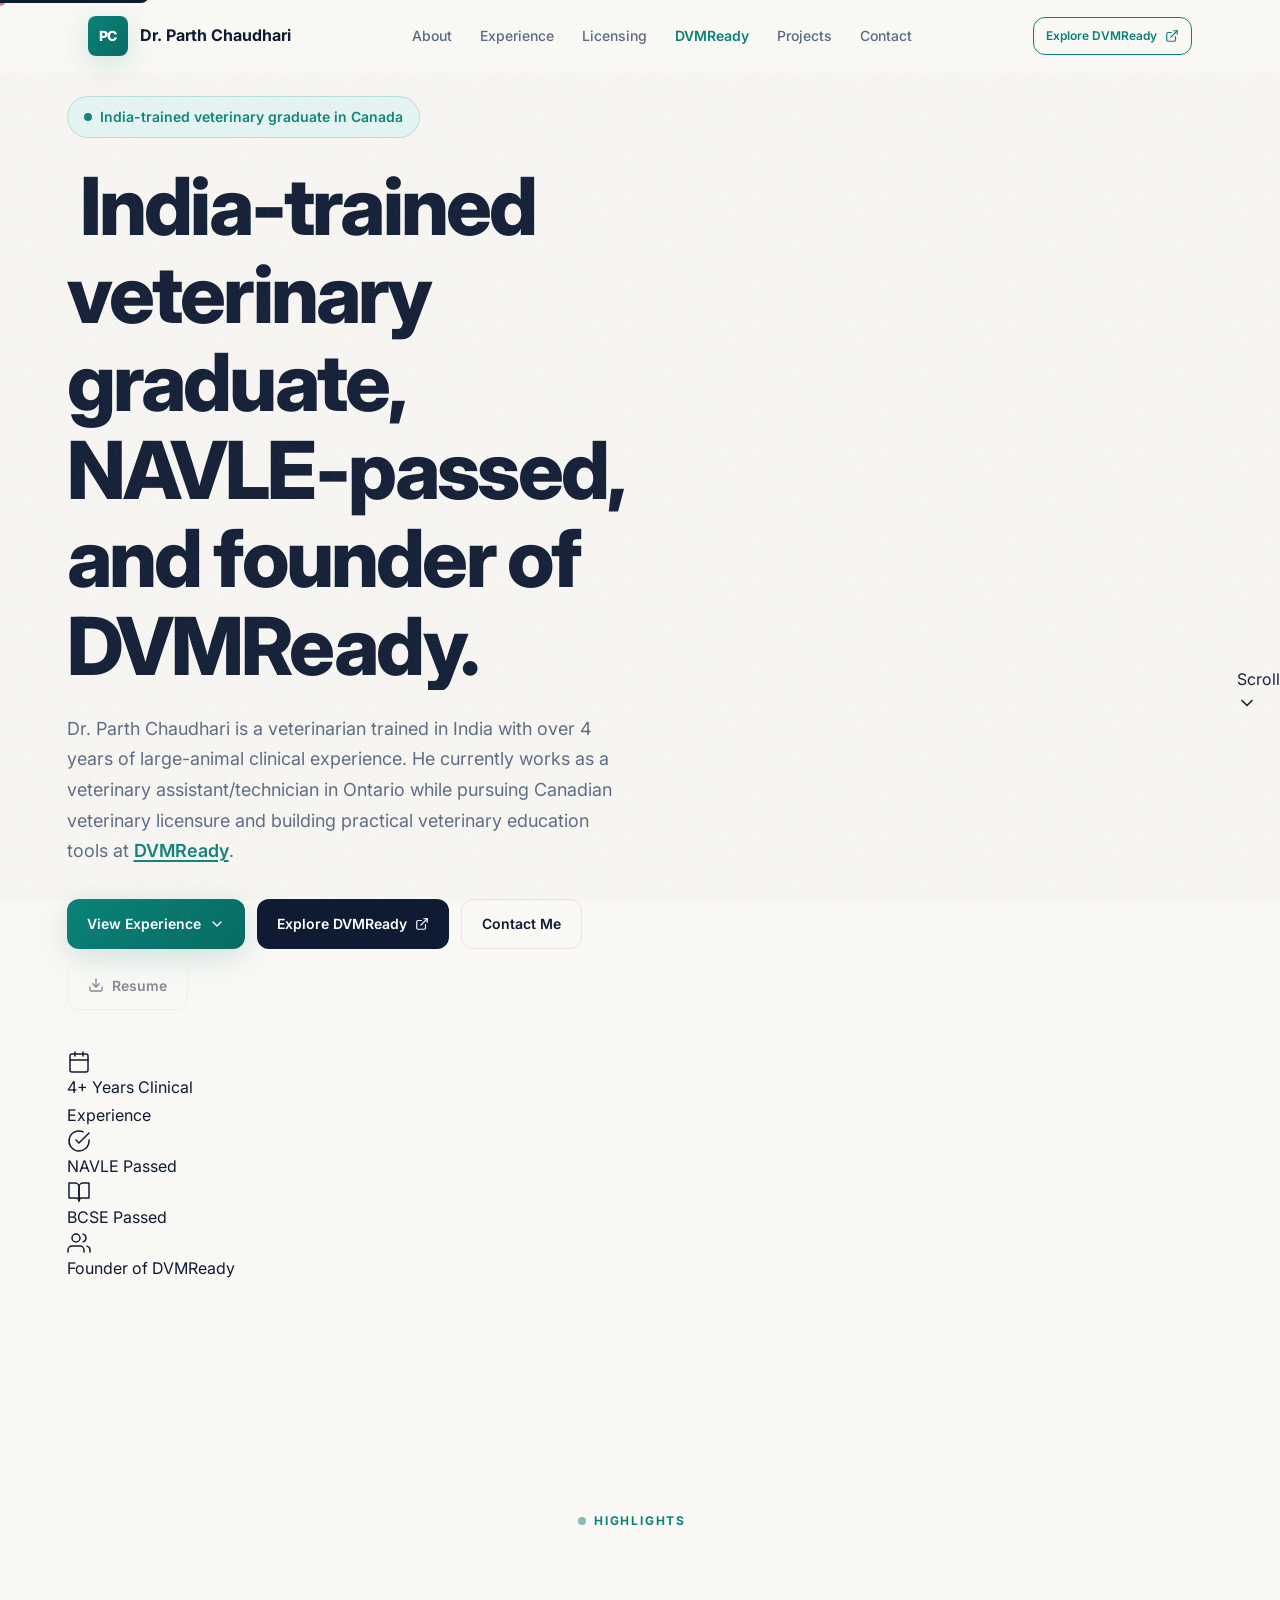
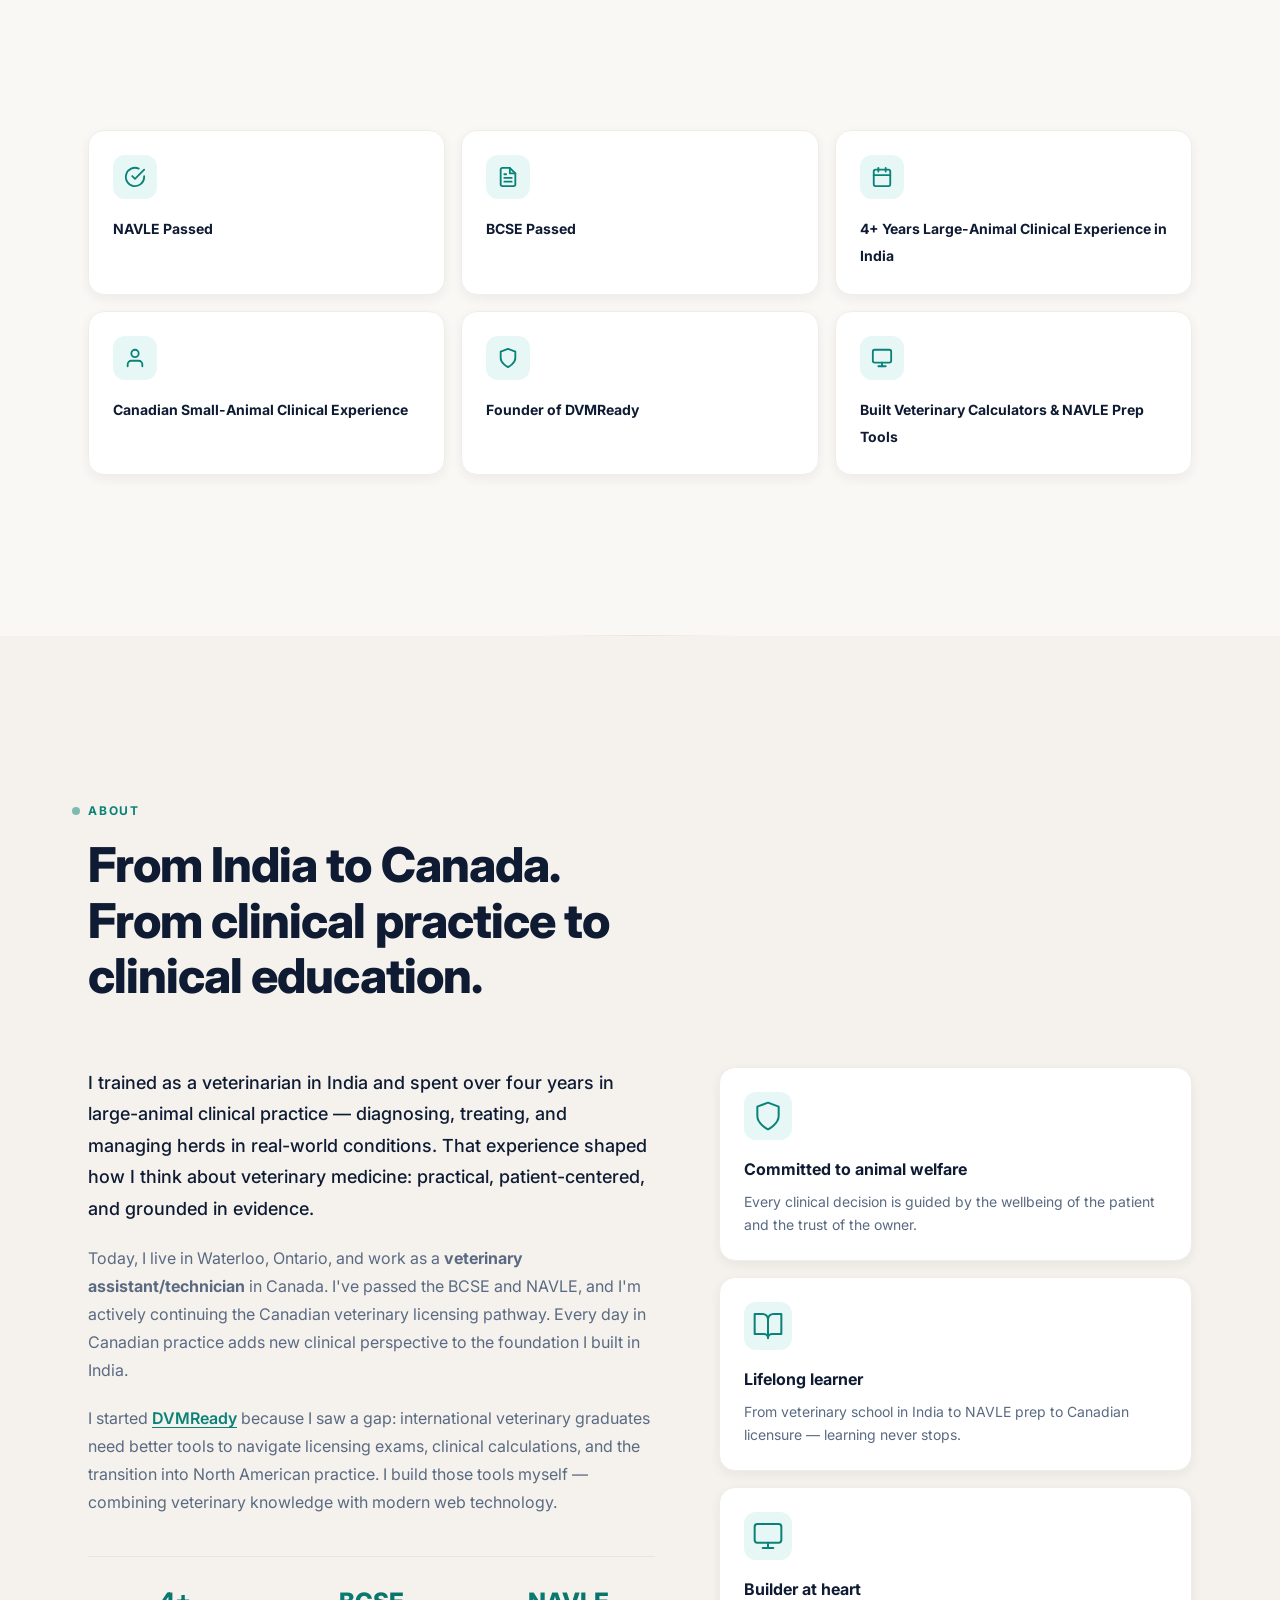
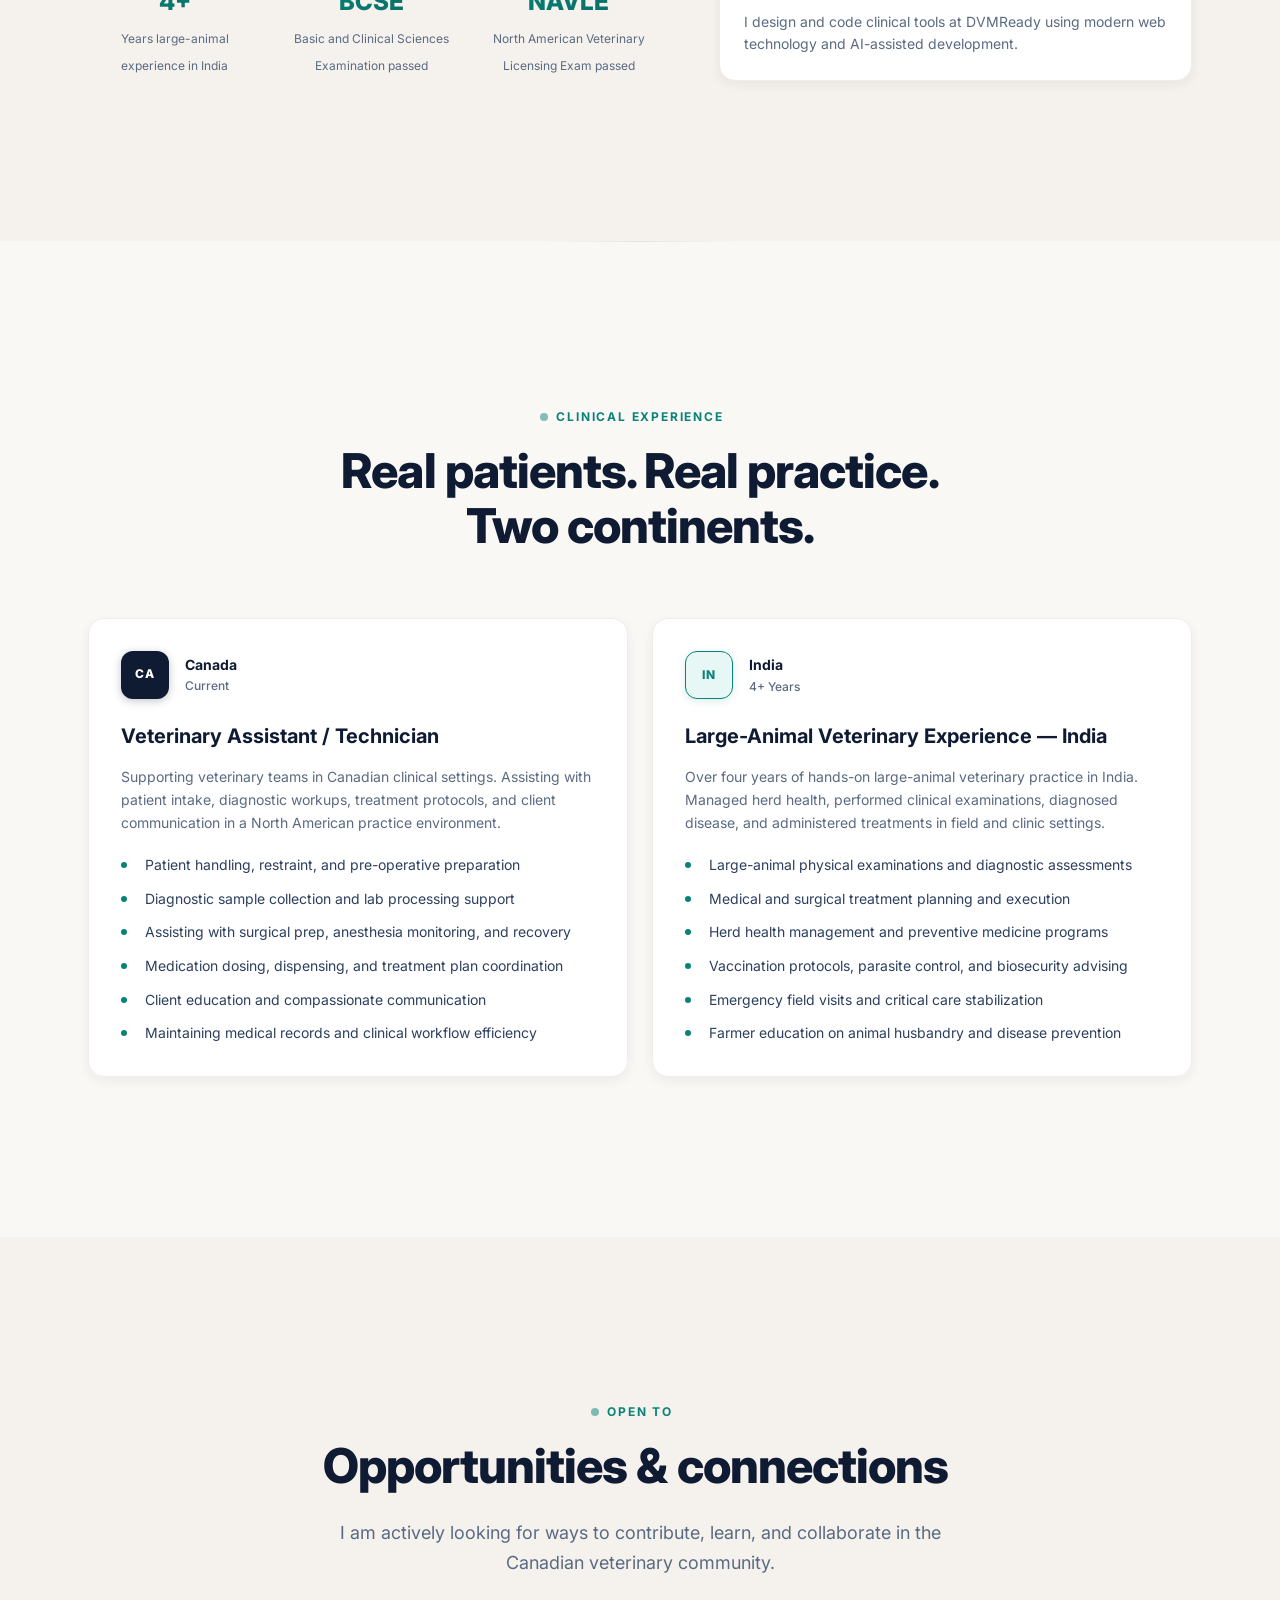
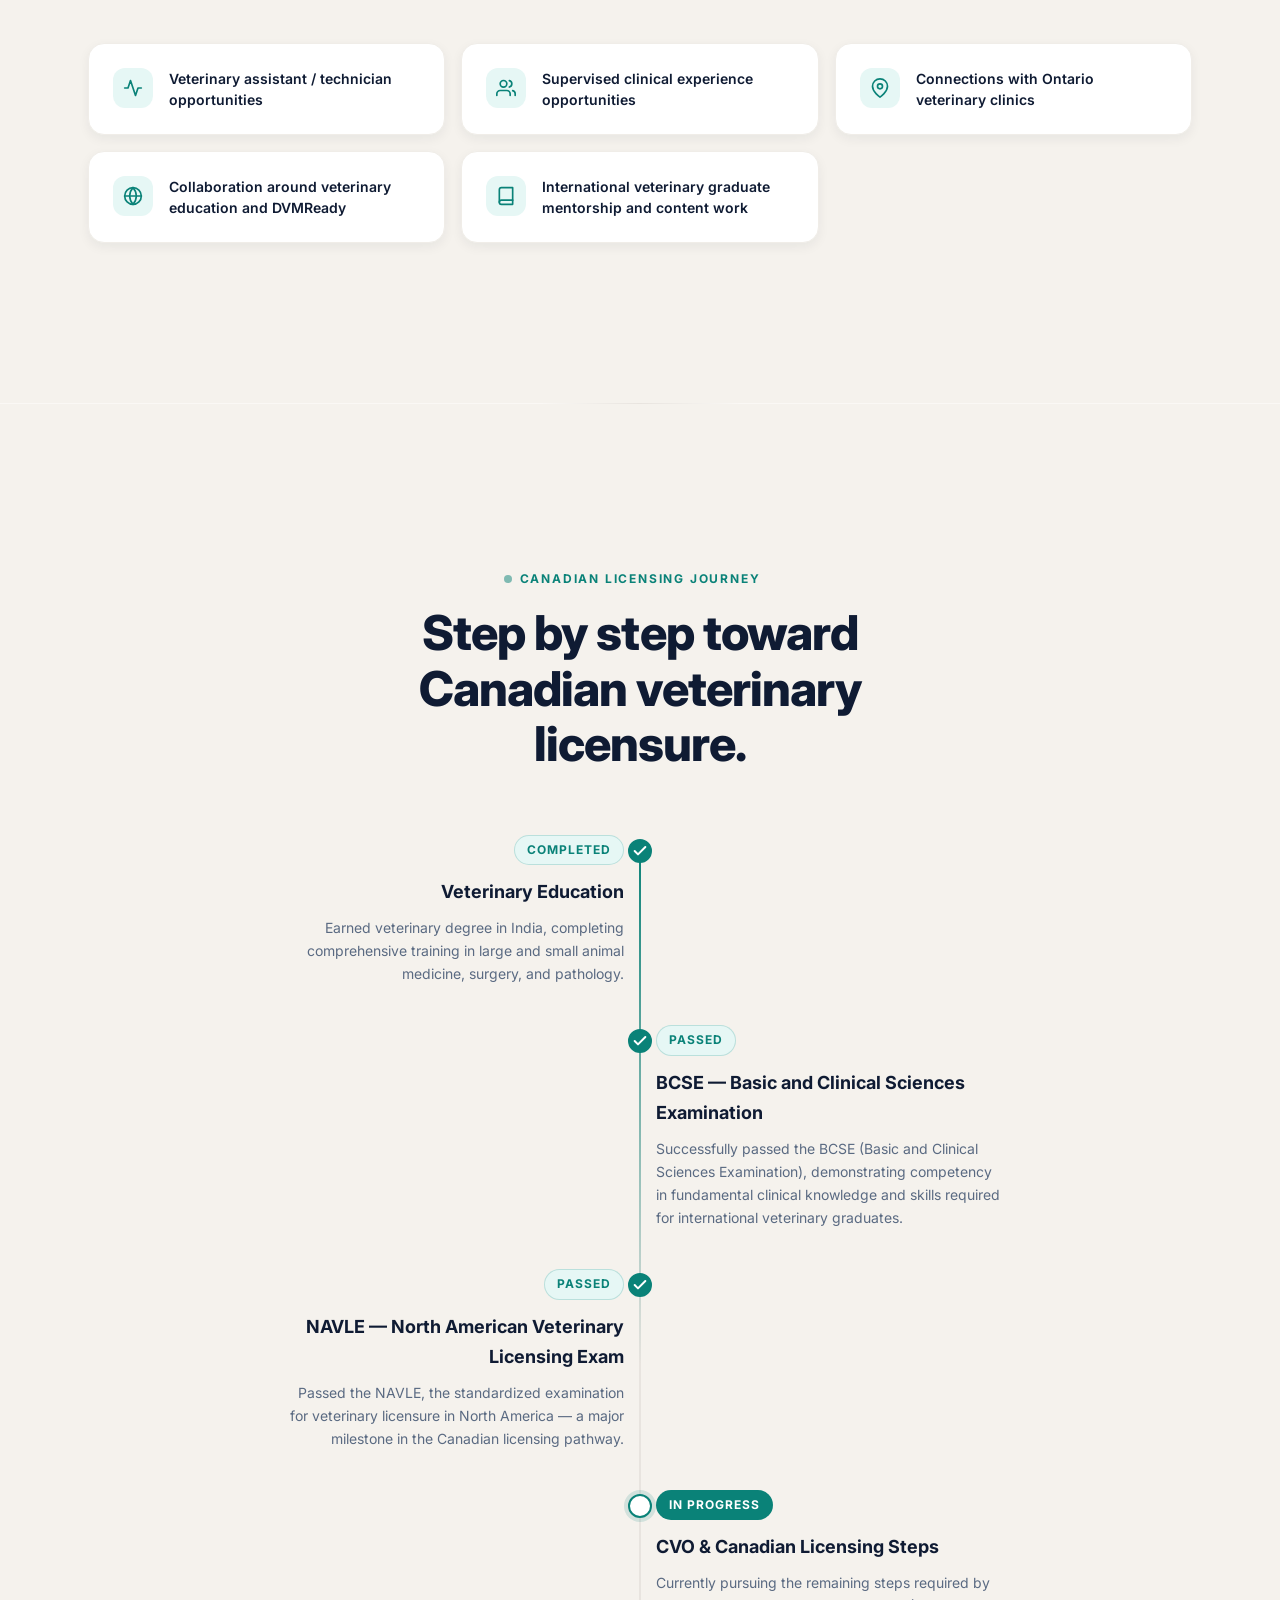
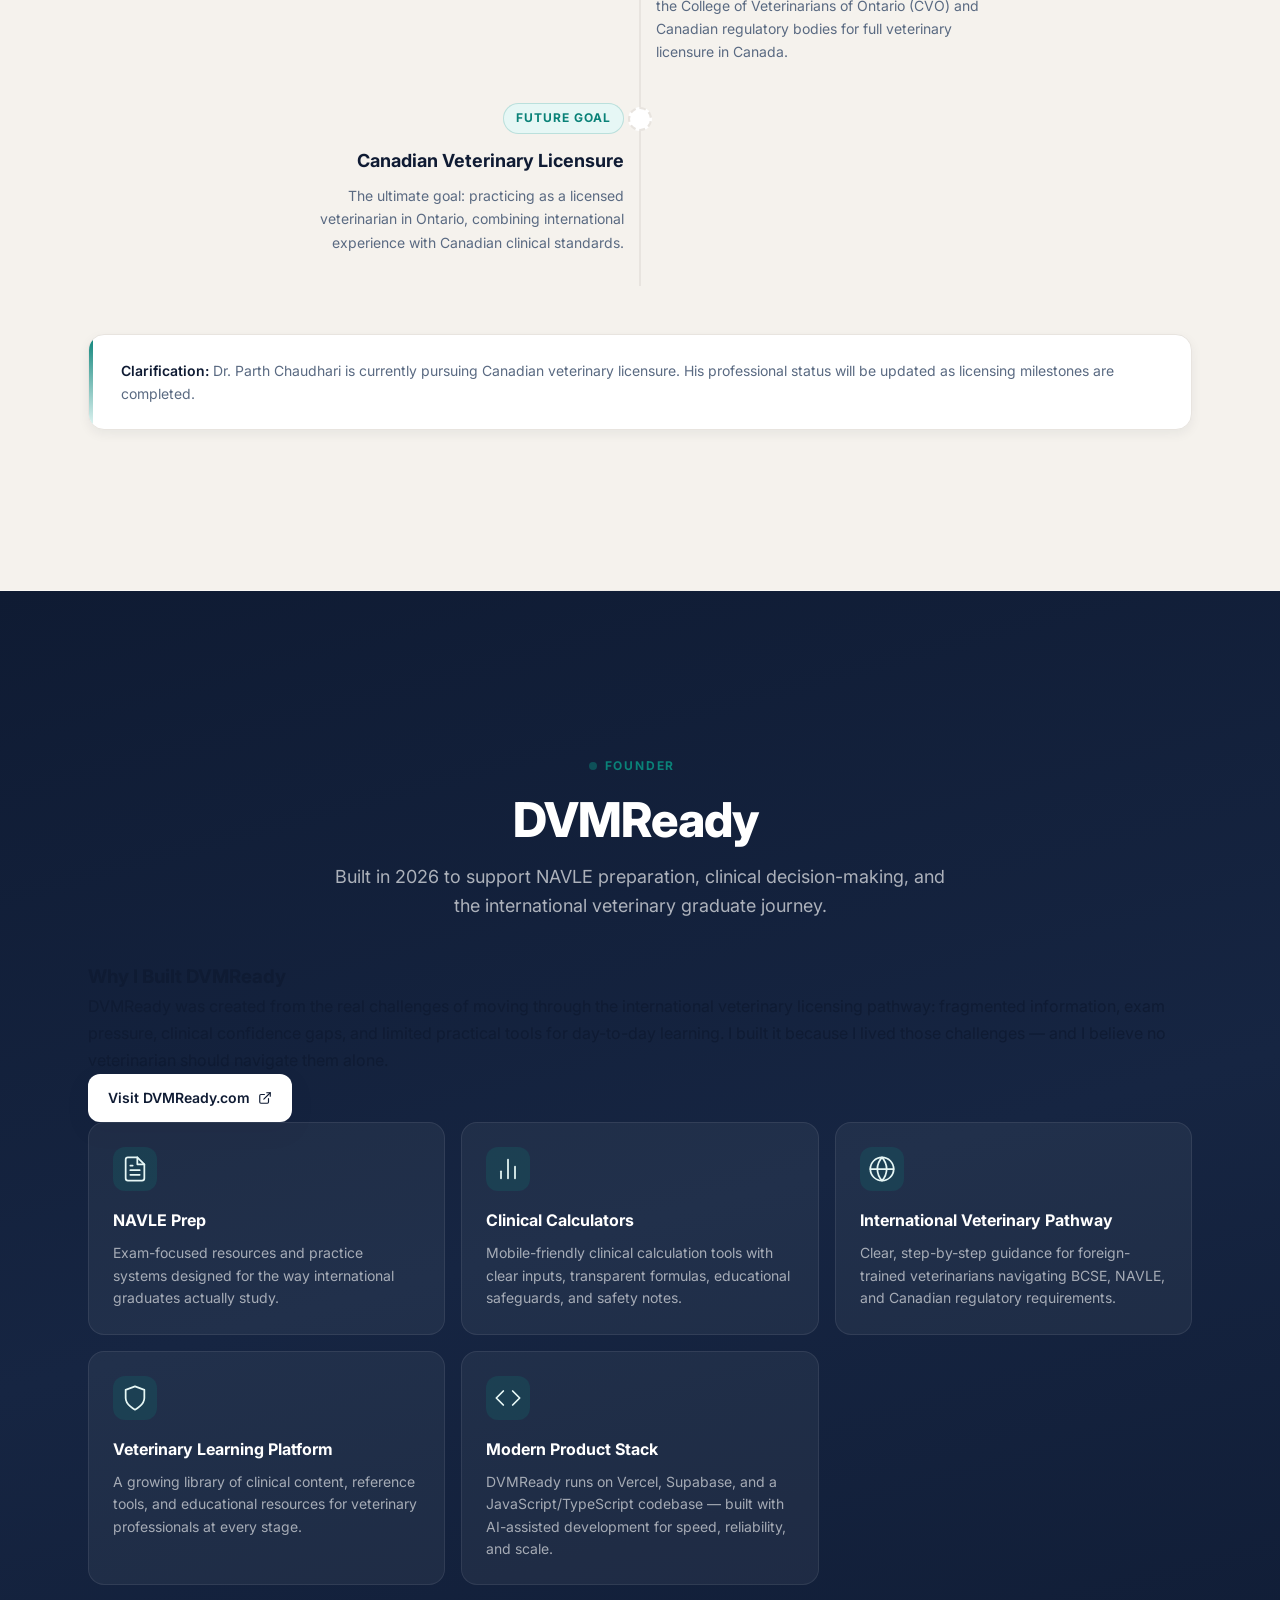
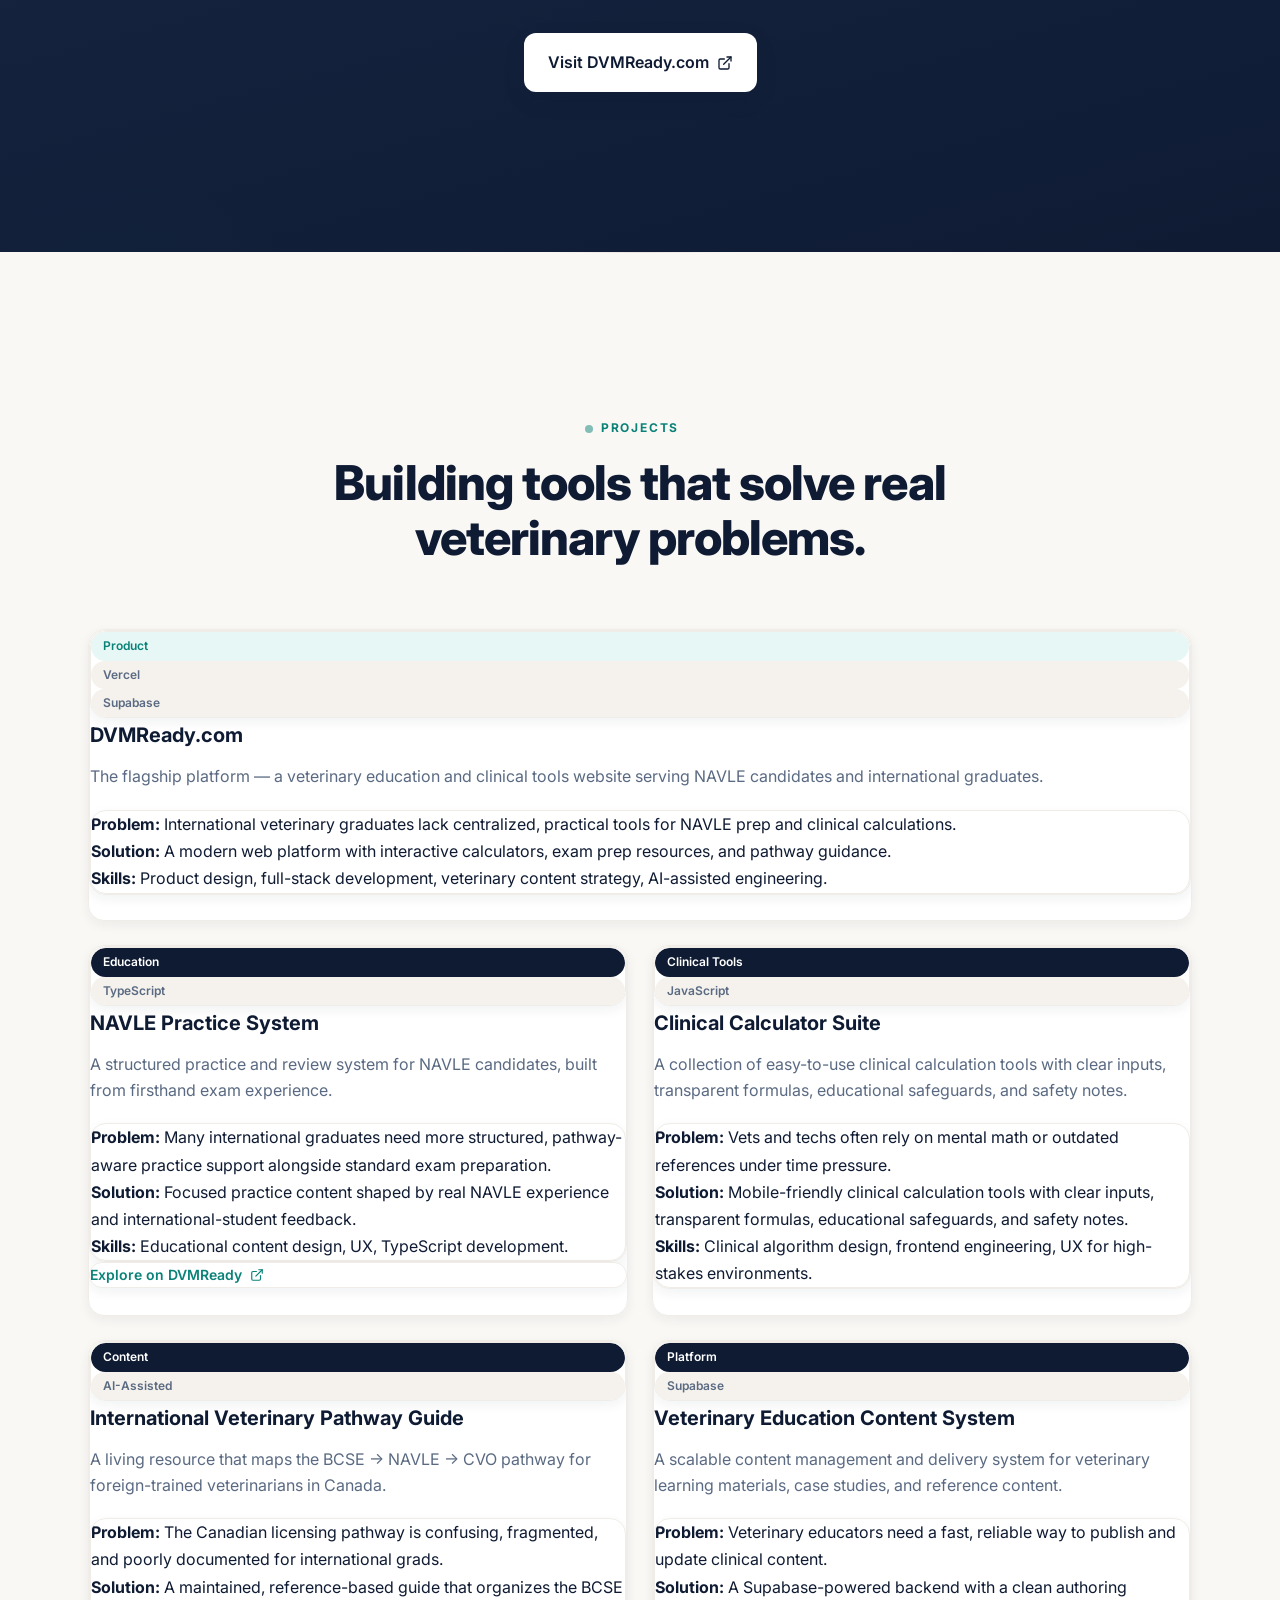
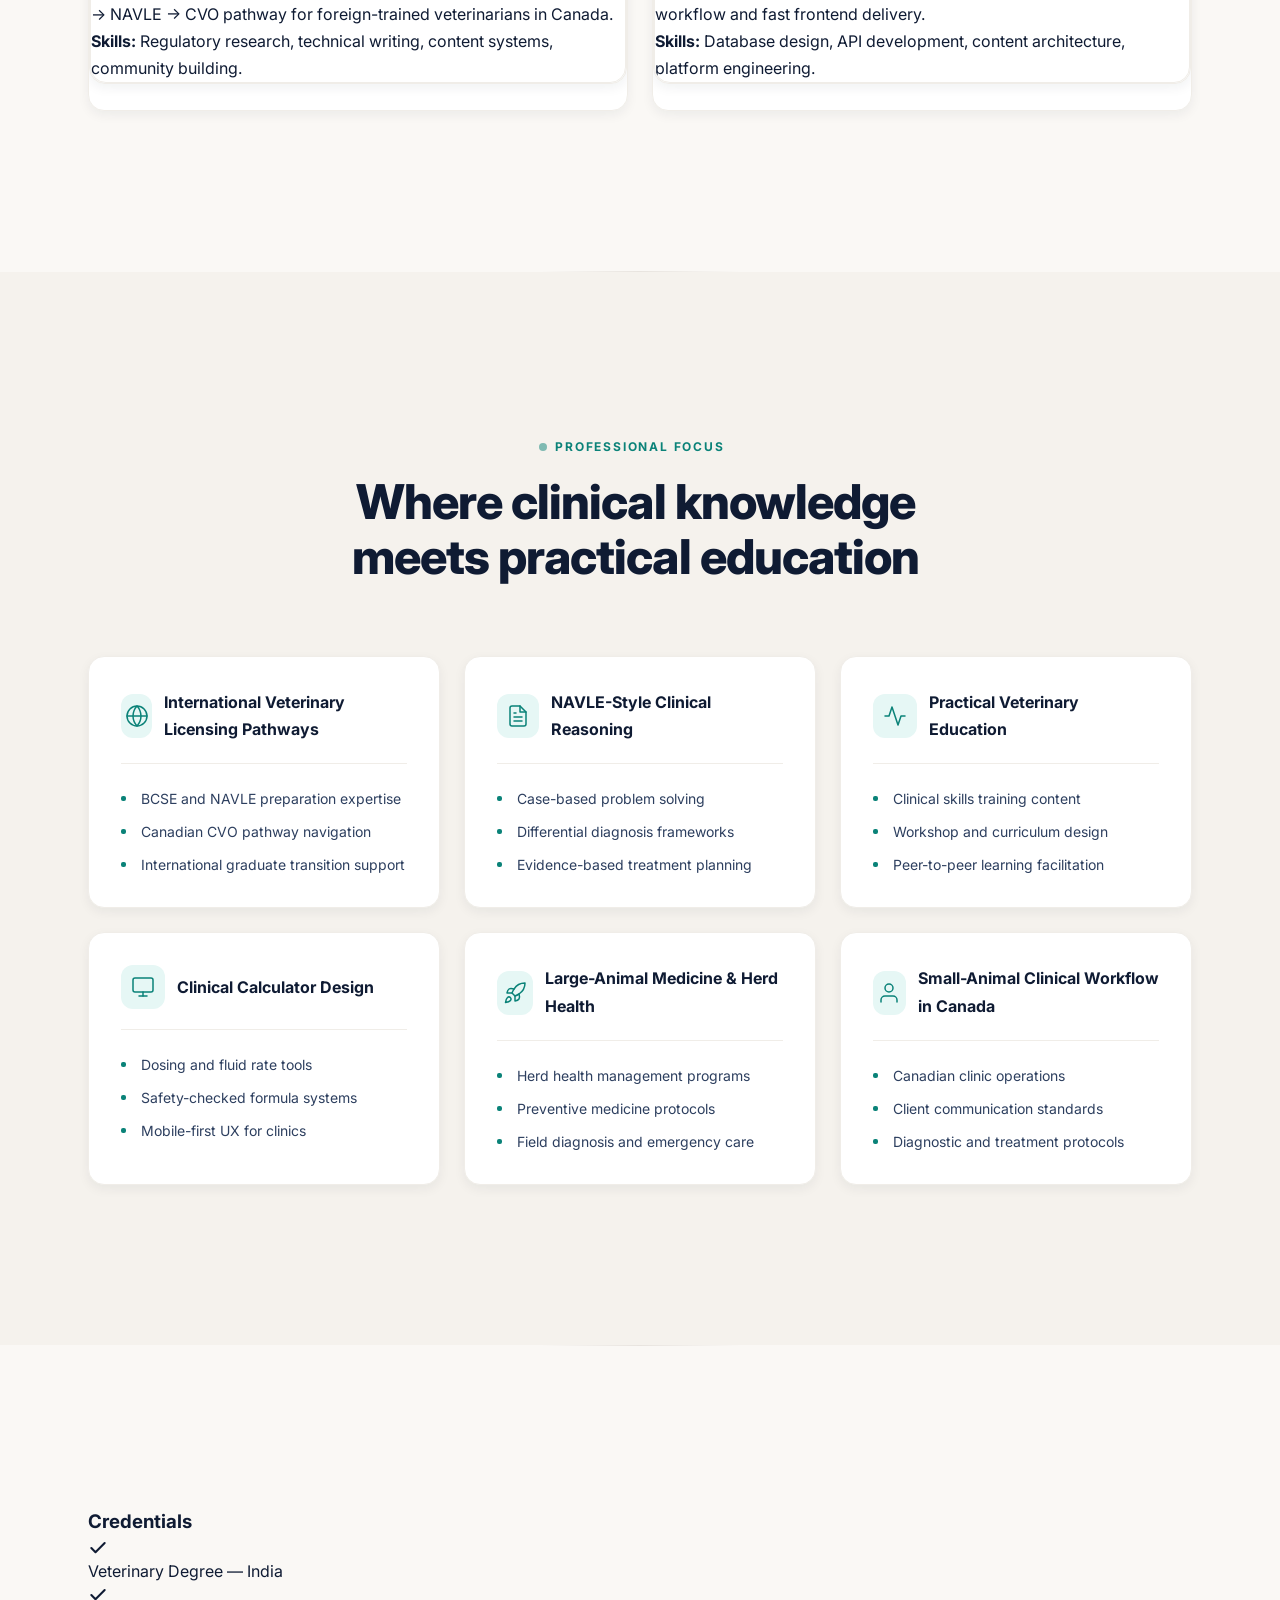
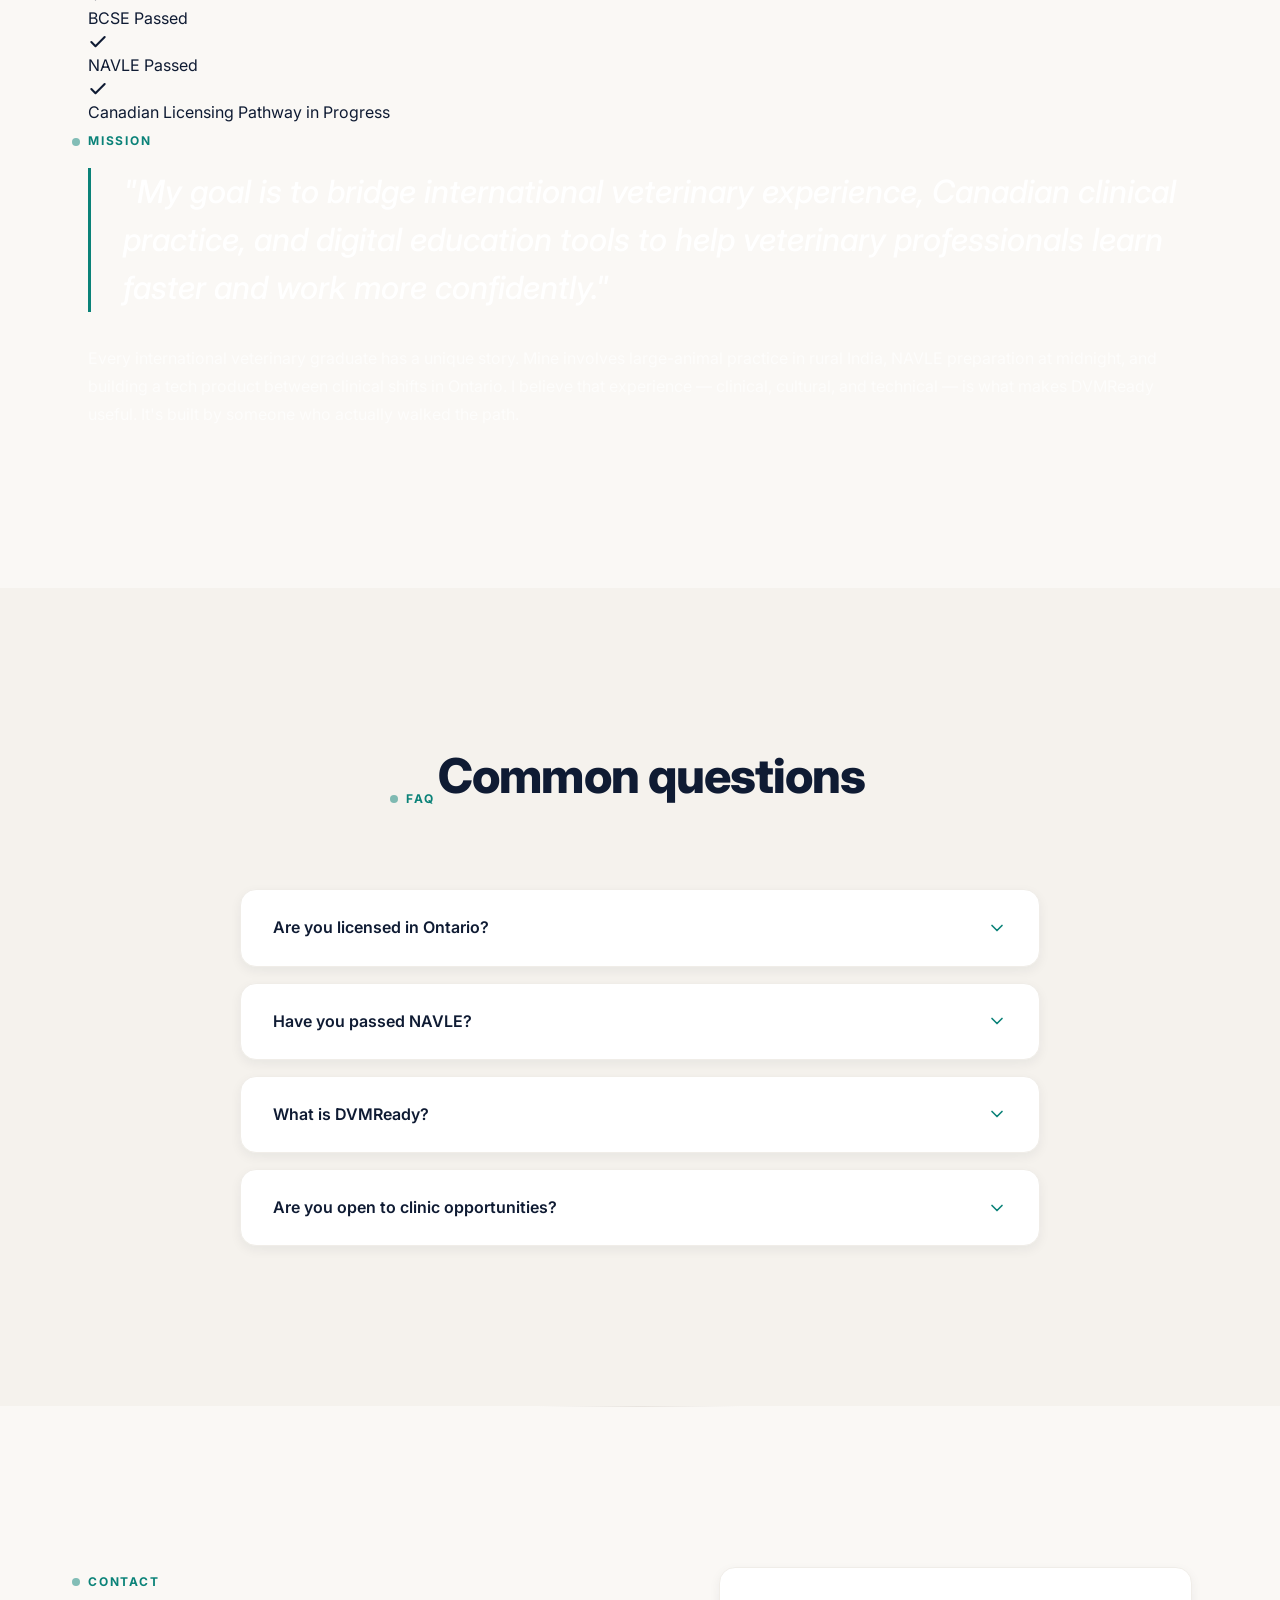
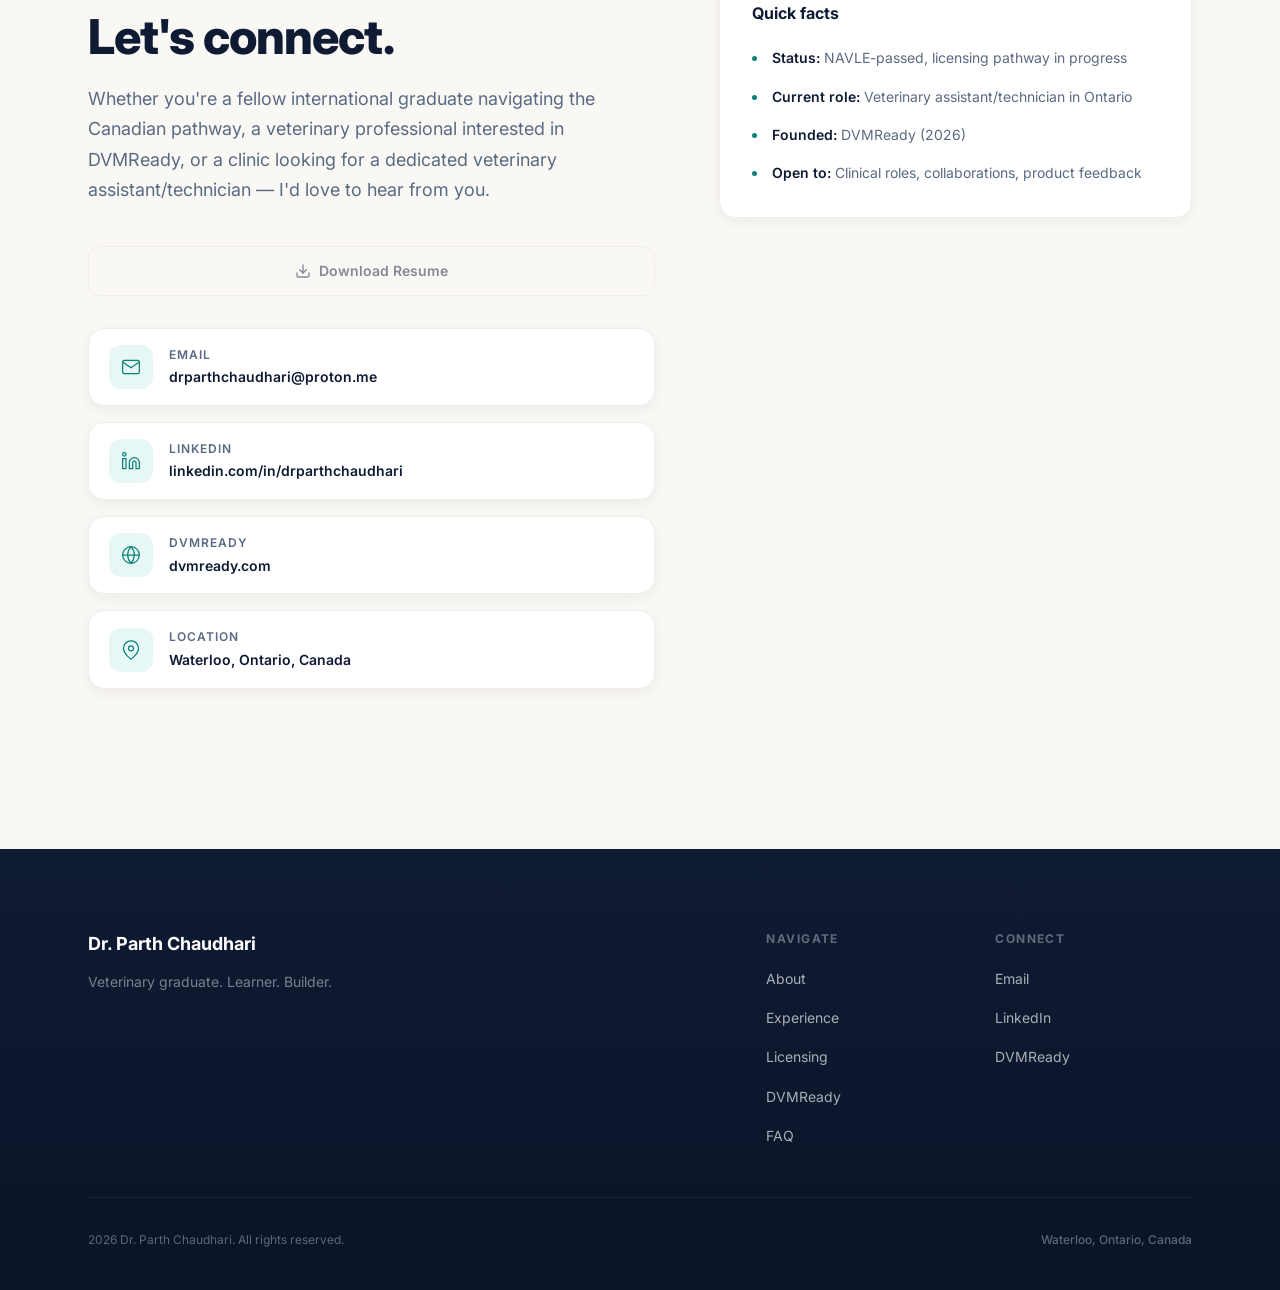
==== index.html @ 36461254 "Add cinematic animations and premium polish - Text split animation: headings animate word-by-word wi" ====
<!DOCTYPE html>
<html lang="en">
<head>
  <meta charset="UTF-8">
  <meta name="viewport" content="width=device-width, initial-scale=1.0">
  
  <!-- SEO -->
  <title>Dr. Parth Chaudhari | India-Trained Veterinary Graduate & Founder of DVMReady</title>
  <meta name="description" content="Dr. Parth Chaudhari is an India-trained veterinary graduate in Ontario, Canada, NAVLE-passed, BCSE-passed, currently working as a veterinary assistant/technician, and founder of DVMReady, a veterinary education platform for NAVLE prep, clinical tools, and international veterinary graduate support.">
  <link rel="canonical" href="https://parthchaudhari.com/">
  <meta name="robots" content="index, follow">
  
  <!-- Open Graph -->
  <meta property="og:title" content="Dr. Parth Chaudhari | India-Trained Veterinary Graduate & Founder of DVMReady">
  <meta property="og:description" content="Dr. Parth Chaudhari is an India-trained veterinary graduate in Ontario, Canada, NAVLE-passed, BCSE-passed, currently working as a veterinary assistant/technician, and founder of DVMReady.">
  <meta property="og:type" content="profile">
  <meta property="og:url" content="https://parthchaudhari.com/">
  <meta property="og:site_name" content="Dr. Parth Chaudhari">
  <meta property="og:image" content="https://parthchaudhari.com/images/og-image.png">
  <meta property="og:image:width" content="1200">
  <meta property="og:image:height" content="630">
  <meta property="og:image:alt" content="Dr. Parth Chaudhari — India-Trained Veterinary Graduate & Founder of DVMReady">
  <meta name="twitter:image" content="https://parthchaudhari.com/images/og-image.png">
  <meta name="twitter:image:alt" content="Dr. Parth Chaudhari — India-Trained Veterinary Graduate & Founder of DVMReady">
  <meta property="profile:first_name" content="Parth">
  <meta property="profile:last_name" content="Chaudhari">
  
  <!-- Twitter -->
  <meta name="twitter:card" content="summary_large_image">
  <meta name="twitter:title" content="Dr. Parth Chaudhari | India-Trained Veterinary Graduate & Founder of DVMReady">
  <meta name="twitter:description" content="Dr. Parth Chaudhari is an India-trained veterinary graduate in Ontario, Canada, NAVLE-passed, BCSE-passed, currently working as a veterinary assistant/technician, and founder of DVMReady.">
  
  <!-- Structured Data: Person -->
  <script type="application/ld+json">
  {
    "@context": "https://schema.org",
    "@type": "Person",
    "name": "Dr. Parth Chaudhari",
    "givenName": "Parth",
    "familyName": "Chaudhari",
    "honorificPrefix": "Dr.",
    "jobTitle": "India-trained veterinary graduate; Veterinary assistant/technician; Founder of DVMReady",
    "description": "Veterinarian trained in India, NAVLE-passed, currently working as a veterinary assistant/technician in Canada while pursuing Canadian veterinary licensure, and founder of DVMReady.",
    "url": "https://parthchaudhari.com/",
    "sameAs": [
      "https://www.linkedin.com/in/drparthchaudhari/",
      "https://dvmready.com"
    ],
    "worksFor": {
      "@type": "Organization",
      "name": "DVMReady",
      "url": "https://dvmready.com"
    },
    "address": {
      "@type": "PostalAddress",
      "addressLocality": "Waterloo",
      "addressRegion": "Ontario",
      "addressCountry": "Canada"
    },
    "alumniOf": {
      "@type": "EducationalOrganization",
      "name": "Veterinary College in India"
    }
  }
  </script>
  
  <!-- Preconnect -->
  <link rel="preconnect" href="https://fonts.googleapis.com">
  <link rel="preconnect" href="https://fonts.gstatic.com" crossorigin>
  <link href="https://fonts.googleapis.com/css2?family=Inter:wght@300;400;500;600;700;800&display=swap" rel="stylesheet">
  
  <!-- Styles -->
  <link rel="stylesheet" href="css/style.css">
  
  <!-- Favicon -->
  <link rel="icon" type="image/svg+xml" href="/images/favicon.svg">
</head>
<body>
  <div class="loader" id="loader">
    <div class="loader-mark">PC</div>
    <div class="loader-bar"><div class="loader-bar-inner"></div></div>
  </div>
  <div class="cursor" id="cursor" aria-hidden="true"></div>
  <a href="#hero" class="skip-link">Skip to content</a>
  
  <!-- Navigation -->
  <header class="site-header" id="header">
    <div class="container nav-container">
      <a href="#" class="logo" aria-label="Dr. Parth Chaudhari - Home">
        <span class="logo-mark">PC</span>
        <span class="logo-text">Dr. Parth Chaudhari</span>
      </a>
      
      <nav class="main-nav" aria-label="Main navigation">
        <ul class="nav-list">
          <li><a href="#about" class="nav-link">About</a></li>
          <li><a href="#experience" class="nav-link">Experience</a></li>
          <li><a href="#licensing" class="nav-link">Licensing</a></li>
          <li><a href="#dvmready" class="nav-link nav-link--highlight">DVMReady</a></li>
          <li><a href="#projects" class="nav-link">Projects</a></li>
          <li><a href="#contact" class="nav-link">Contact</a></li>
        </ul>
      </nav>
      
      <a href="https://dvmready.com" class="btn btn--small btn--outline nav-cta" target="_blank" rel="noopener noreferrer">
        Explore DVMReady
        <svg class="icon-external" width="14" height="14" viewBox="0 0 24 24" fill="none" stroke="currentColor" stroke-width="2" stroke-linecap="round" stroke-linejoin="round" aria-hidden="true"><path d="M18 13v6a2 2 0 0 1-2 2H5a2 2 0 0 1-2-2V8a2 2 0 0 1 2-2h6"/><polyline points="15 3 21 3 21 9"/><line x1="10" y1="14" x2="21" y2="3"/></svg>
      </a>
      
      <button class="mobile-menu-toggle" aria-label="Toggle menu" aria-expanded="false" aria-controls="mobile-nav">
        <span class="hamburger"></span>
        <span class="hamburger"></span>
        <span class="hamburger"></span>
      </button>
    </div>
    
    <!-- Mobile Nav -->
    <div class="mobile-nav" id="mobile-nav" hidden>
      <ul class="mobile-nav-list">
        <li><a href="#about" class="mobile-nav-link">About</a></li>
        <li><a href="#experience" class="mobile-nav-link">Experience</a></li>
        <li><a href="#licensing" class="mobile-nav-link">Licensing</a></li>
        <li><a href="#dvmready" class="mobile-nav-link mobile-nav-link--highlight">DVMReady</a></li>
        <li><a href="#projects" class="mobile-nav-link">Projects</a></li>
        <li><a href="#contact" class="mobile-nav-link">Contact</a></li>
        <li><a href="https://dvmready.com" class="mobile-nav-link" target="_blank" rel="noopener noreferrer">Explore DVMReady →</a></li>
      </ul>
    </div>
  </header>

  <main>
    <!-- Hero Section -->
    <section class="hero" id="hero">
      <div class="container">
        <div class="hero-layout">
          <div class="hero-content">
            <div class="hero-badge">
              <span class="badge-dot"></span>
              <span>India-trained veterinary graduate in Canada</span>
            </div>
            <h1 class="hero-title" data-animate="text">
              India-trained veterinary graduate,<br>
              <span class="text-accent">NAVLE-passed,</span> and founder of DVMReady.
            </h1>
            <p class="hero-subtitle">
              Dr. Parth Chaudhari is a veterinarian trained in India with over 4 years of large-animal clinical experience. He currently works as a veterinary assistant/technician in Ontario while pursuing Canadian veterinary licensure and building practical veterinary education tools at <a href="https://dvmready.com" target="_blank" rel="noopener noreferrer">DVMReady</a>.
            </p>
            <div class="hero-actions">
              <a href="#experience" class="btn btn--primary">
                View Experience
                <svg class="icon" width="16" height="16" viewBox="0 0 24 24" fill="none" stroke="currentColor" stroke-width="2" stroke-linecap="round" stroke-linejoin="round" aria-hidden="true"><polyline points="6 9 12 15 18 9"/></svg>
              </a>
              <a href="https://dvmready.com" class="btn btn--secondary" target="_blank" rel="noopener noreferrer">
                Explore DVMReady
                <svg class="icon-external" width="14" height="14" viewBox="0 0 24 24" fill="none" stroke="currentColor" stroke-width="2" stroke-linecap="round" stroke-linejoin="round" aria-hidden="true"><path d="M18 13v6a2 2 0 0 1-2 2H5a2 2 0 0 1-2-2V8a2 2 0 0 1 2-2h6"/><polyline points="15 3 21 3 21 9"/><line x1="10" y1="14" x2="21" y2="3"/></svg>
              </a>
              <a href="#contact" class="btn btn--ghost">Contact Me</a>
              <button class="btn btn--ghost btn--disabled" disabled title="Resume coming soon">
                <svg width="16" height="16" viewBox="0 0 24 24" fill="none" stroke="currentColor" stroke-width="2" stroke-linecap="round" stroke-linejoin="round" aria-hidden="true"><path d="M21 15v4a2 2 0 0 1-2 2H5a2 2 0 0 1-2-2v-4"/><polyline points="7 10 12 15 17 10"/><line x1="12" y1="15" x2="12" y2="3"/></svg>
                Resume
              </button>
            </div>
            <div class="hero-stats">
              <div class="hero-stat">
                <svg class="hero-stat-icon" width="24" height="24" viewBox="0 0 24 24" fill="none" stroke="currentColor" stroke-width="1.5" stroke-linecap="round" stroke-linejoin="round" aria-hidden="true"><rect x="3" y="4" width="18" height="18" rx="2" ry="2"/><line x1="16" y1="2" x2="16" y2="6"/><line x1="8" y1="2" x2="8" y2="6"/><line x1="3" y1="10" x2="21" y2="10"/></svg>
                <div class="hero-stat-body">
                  <span class="hero-stat-number" data-count="4" data-suffix="+">4+</span>
                  <span class="hero-stat-label">Years Clinical<br>Experience</span>
                </div>
              </div>
              <div class="hero-stat">
                <svg class="hero-stat-icon" width="24" height="24" viewBox="0 0 24 24" fill="none" stroke="currentColor" stroke-width="1.5" stroke-linecap="round" stroke-linejoin="round" aria-hidden="true"><path d="M22 11.08V12a10 10 0 1 1-5.93-9.14"/><polyline points="22 4 12 14.01 9 11.01"/></svg>
                <div class="hero-stat-body">
                  <span class="hero-stat-number">NAVLE</span>
                  <span class="hero-stat-label">Passed</span>
                </div>
              </div>
              <div class="hero-stat">
                <svg class="hero-stat-icon" width="24" height="24" viewBox="0 0 24 24" fill="none" stroke="currentColor" stroke-width="1.5" stroke-linecap="round" stroke-linejoin="round" aria-hidden="true"><path d="M2 3h6a4 4 0 0 1 4 4v14a3 3 0 0 0-3-3H2z"/><path d="M22 3h-6a4 4 0 0 0-4 4v14a3 3 0 0 1 3-3h7z"/></svg>
                <div class="hero-stat-body">
                  <span class="hero-stat-number">BCSE</span>
                  <span class="hero-stat-label">Passed</span>
                </div>
              </div>
              <div class="hero-stat">
                <svg class="hero-stat-icon" width="24" height="24" viewBox="0 0 24 24" fill="none" stroke="currentColor" stroke-width="1.5" stroke-linecap="round" stroke-linejoin="round" aria-hidden="true"><path d="M17 21v-2a4 4 0 0 0-4-4H5a4 4 0 0 0-4 4v2"/><circle cx="9" cy="7" r="4"/><path d="M23 21v-2a4 4 0 0 0-3-3.87"/><path d="M16 3.13a4 4 0 0 1 0 7.75"/></svg>
                <div class="hero-stat-body">
                  <span class="hero-stat-number">Founder</span>
                  <span class="hero-stat-label">of DVMReady</span>
                </div>
              </div>
            </div>
          </div>
        <div class="hero-visual">
          <div class="hero-avatar clip-reveal">
            <img src="images/parth.png" alt="Dr. Parth Chaudhari" width="400" height="320">
          </div>
        </div>
        </div>
      </div>
      <div class="hero-deco-orb hero-deco-orb--1" aria-hidden="true"></div>
      <div class="hero-deco-orb hero-deco-orb--2" aria-hidden="true"></div>
      <div class="scroll-indicator" aria-hidden="true">
        <span>Scroll</span>
        <svg width="20" height="20" viewBox="0 0 24 24" fill="none" stroke="currentColor" stroke-width="2" stroke-linecap="round" stroke-linejoin="round"><polyline points="6 9 12 15 18 9"/></svg>
      </div>
    </section>

    <!-- Selected Highlights Section -->
    <section class="section section--highlights" id="highlights">
      <div class="container">
        <div class="section-header reveal">
          <span class="section-kicker">Highlights</span>
          <h2 class="section-title section-title-accent" data-animate="text">Selected credentials &amp; milestones</h2>
        </div>
        <div class="highlights-grid reveal-stagger">
          <div class="highlight-card tilt-card">
            <div class="highlight-icon">
              <svg width="22" height="22" viewBox="0 0 24 24" fill="none" stroke="currentColor" stroke-width="2" stroke-linecap="round" stroke-linejoin="round"><path d="M22 11.08V12a10 10 0 1 1-5.93-9.14"/><polyline points="22 4 12 14.01 9 11.01"/></svg>
            </div>
            <span class="highlight-title">NAVLE Passed</span>
          </div>
          <div class="highlight-card tilt-card">
            <div class="highlight-icon">
              <svg width="22" height="22" viewBox="0 0 24 24" fill="none" stroke="currentColor" stroke-width="2" stroke-linecap="round" stroke-linejoin="round"><path d="M14 2H6a2 2 0 0 0-2 2v16a2 2 0 0 0 2 2h12a2 2 0 0 0 2-2V8z"/><polyline points="14 2 14 8 20 8"/><line x1="16" y1="13" x2="8" y2="13"/><line x1="16" y1="17" x2="8" y2="17"/><polyline points="10 9 9 9 8 9"/></svg>
            </div>
            <span class="highlight-title">BCSE Passed</span>
          </div>
          <div class="highlight-card tilt-card">
            <div class="highlight-icon">
              <svg width="22" height="22" viewBox="0 0 24 24" fill="none" stroke="currentColor" stroke-width="2" stroke-linecap="round" stroke-linejoin="round"><rect x="3" y="4" width="18" height="18" rx="2" ry="2"/><line x1="16" y1="2" x2="16" y2="6"/><line x1="8" y1="2" x2="8" y2="6"/><line x1="3" y1="10" x2="21" y2="10"/></svg>
            </div>
            <span class="highlight-title">4+ Years Large-Animal Clinical Experience in India</span>
          </div>
          <div class="highlight-card tilt-card">
            <div class="highlight-icon">
              <svg width="22" height="22" viewBox="0 0 24 24" fill="none" stroke="currentColor" stroke-width="2" stroke-linecap="round" stroke-linejoin="round"><path d="M20 21v-2a4 4 0 0 0-4-4H8a4 4 0 0 0-4 4v2"/><circle cx="12" cy="7" r="4"/></svg>
            </div>
            <span class="highlight-title">Canadian Small-Animal Clinical Experience</span>
          </div>
          <div class="highlight-card tilt-card">
            <div class="highlight-icon">
              <svg width="22" height="22" viewBox="0 0 24 24" fill="none" stroke="currentColor" stroke-width="2" stroke-linecap="round" stroke-linejoin="round"><path d="M12 22s8-4 8-10V5l-8-3-8 3v7c0 6 8 10 8 10z"/></svg>
            </div>
            <span class="highlight-title">Founder of DVMReady</span>
          </div>
          <div class="highlight-card tilt-card">
            <div class="highlight-icon">
              <svg width="22" height="22" viewBox="0 0 24 24" fill="none" stroke="currentColor" stroke-width="2" stroke-linecap="round" stroke-linejoin="round"><rect x="2" y="3" width="20" height="14" rx="2" ry="2"/><line x1="8" y1="21" x2="16" y2="21"/><line x1="12" y1="17" x2="12" y2="21"/></svg>
            </div>
            <span class="highlight-title">Built Veterinary Calculators &amp; NAVLE Prep Tools</span>
          </div>
        </div>
      </div>
    </section>

    <div class="section-divider" aria-hidden="true"></div>

    <div class="noise-overlay" aria-hidden="true"></div>

    <!-- About Section -->
    <section class="section section--about" id="about">
      <div class="container">
        <div class="section-header section-header--left">
          <span class="section-kicker">About</span>
          <h2 class="section-title">From India to Canada.<br>From clinical practice to clinical education.</h2>
        </div>
        <div class="about-grid">
          <div class="about-text">
            <p class="lead">
              I trained as a veterinarian in India and spent over four years in large-animal clinical practice — 
              diagnosing, treating, and managing herds in real-world conditions. That experience shaped how I think about 
              veterinary medicine: practical, patient-centered, and grounded in evidence.
            </p>
            <p>
              Today, I live in Waterloo, Ontario, and work as a <strong>veterinary assistant/technician</strong> in Canada. 
              I've passed the BCSE and NAVLE, and I'm actively continuing the Canadian veterinary licensing pathway. 
              Every day in Canadian practice adds new clinical perspective to the foundation I built in India.
            </p>
            <p>
              I started <a href="https://dvmready.com" target="_blank" rel="noopener noreferrer">DVMReady</a> because 
              I saw a gap: international veterinary graduates need better tools to navigate licensing exams, clinical calculations, 
              and the transition into North American practice. I build those tools myself — combining veterinary knowledge with 
              modern web technology.
            </p>
            <div class="about-stats">
              <div class="stat">
                <span class="stat-number">4+</span>
                <span class="stat-label">Years large-animal<br>experience in India</span>
              </div>
              <div class="stat">
                <span class="stat-number">BCSE</span>
                <span class="stat-label">Basic and Clinical Sciences<br>Examination passed</span>
              </div>
              <div class="stat">
                <span class="stat-number">NAVLE</span>
                <span class="stat-label">North American Veterinary<br>Licensing Exam passed</span>
              </div>
            </div>
          </div>
          <div class="about-visual">
            <div class="about-card">
              <div class="about-card-icon">
                <svg width="32" height="32" viewBox="0 0 24 24" fill="none" stroke="currentColor" stroke-width="1.5" stroke-linecap="round" stroke-linejoin="round"><path d="M12 22s8-4 8-10V5l-8-3-8 3v7c0 6 8 10 8 10z"/></svg>
              </div>
              <h3 class="about-card-title">Committed to animal welfare</h3>
              <p class="about-card-text">Every clinical decision is guided by the wellbeing of the patient and the trust of the owner.</p>
            </div>
            <div class="about-card">
              <div class="about-card-icon">
                <svg width="32" height="32" viewBox="0 0 24 24" fill="none" stroke="currentColor" stroke-width="1.5" stroke-linecap="round" stroke-linejoin="round"><path d="M2 3h6a4 4 0 0 1 4 4v14a3 3 0 0 0-3-3H2z"/><path d="M22 3h-6a4 4 0 0 0-4 4v14a3 3 0 0 1 3-3h7z"/></svg>
              </div>
              <h3 class="about-card-title">Lifelong learner</h3>
              <p class="about-card-text">From veterinary school in India to NAVLE prep to Canadian licensure — learning never stops.</p>
            </div>
            <div class="about-card">
              <div class="about-card-icon">
                <svg width="32" height="32" viewBox="0 0 24 24" fill="none" stroke="currentColor" stroke-width="1.5" stroke-linecap="round" stroke-linejoin="round"><rect x="2" y="3" width="20" height="14" rx="2" ry="2"/><line x1="8" y1="21" x2="16" y2="21"/><line x1="12" y1="17" x2="12" y2="21"/></svg>
              </div>
              <h3 class="about-card-title">Builder at heart</h3>
              <p class="about-card-text">I design and code clinical tools at DVMReady using modern web technology and AI-assisted development.</p>
            </div>
          </div>
        </div>
      </div>
    </section>

    <div class="section-divider" aria-hidden="true"></div>

    <!-- Clinical Experience Section -->
    <section class="section section--experience" id="experience">
      <div class="container">
        <div class="section-header">
          <span class="section-kicker">Clinical Experience</span>
          <h2 class="section-title">Real patients. Real practice. Two continents.</h2>
        </div>
        <div class="experience-grid">
          <div class="experience-card tilt-card">
            <div class="experience-card-header">
              <div class="experience-badge experience-badge--ca">CA</div>
              <div class="experience-meta">
                <span class="experience-location">Canada</span>
                <span class="experience-status">Current</span>
              </div>
            </div>
            <h3 class="experience-card-title">Veterinary Assistant / Technician</h3>
            <p class="experience-card-desc">
              Supporting veterinary teams in Canadian clinical settings. Assisting with patient intake, 
              diagnostic workups, treatment protocols, and client communication in a North American practice environment.
            </p>
            <ul class="experience-list">
              <li>Patient handling, restraint, and pre-operative preparation</li>
              <li>Diagnostic sample collection and lab processing support</li>
              <li>Assisting with surgical prep, anesthesia monitoring, and recovery</li>
              <li>Medication dosing, dispensing, and treatment plan coordination</li>
              <li>Client education and compassionate communication</li>
              <li>Maintaining medical records and clinical workflow efficiency</li>
            </ul>
          </div>
          <div class="experience-card tilt-card">
            <div class="experience-card-header">
              <div class="experience-badge experience-badge--in">IN</div>
              <div class="experience-meta">
                <span class="experience-location">India</span>
                <span class="experience-status">4+ Years</span>
              </div>
            </div>
            <h3 class="experience-card-title">Large-Animal Veterinary Experience — India</h3>
            <p class="experience-card-desc">
              Over four years of hands-on large-animal veterinary practice in India. Managed herd health, 
              performed clinical examinations, diagnosed disease, and administered treatments in field and clinic settings.
            </p>
            <ul class="experience-list">
              <li>Large-animal physical examinations and diagnostic assessments</li>
              <li>Medical and surgical treatment planning and execution</li>
              <li>Herd health management and preventive medicine programs</li>
              <li>Vaccination protocols, parasite control, and biosecurity advising</li>
              <li>Emergency field visits and critical care stabilization</li>
              <li>Farmer education on animal husbandry and disease prevention</li>
            </ul>
          </div>
        </div>
      </div>
    </section>

    <!-- Open To Section -->
    <section class="section section--opento" id="opento">
      <div class="container">
        <div class="section-header reveal">
          <span class="section-kicker">Open To</span>
          <h2 class="section-title section-title-accent" data-animate="text">Opportunities &amp; connections</h2>
          <p class="section-desc">I am actively looking for ways to contribute, learn, and collaborate in the Canadian veterinary community.</p>
        </div>
        <div class="opento-grid reveal-stagger">
          <div class="opento-card">
            <div class="opento-icon">
              <svg width="20" height="20" viewBox="0 0 24 24" fill="none" stroke="currentColor" stroke-width="2" stroke-linecap="round" stroke-linejoin="round"><path d="M22 12h-4l-3 9L9 3l-3 9H2"/></svg>
            </div>
            <span class="opento-text">Veterinary assistant / technician opportunities</span>
          </div>
          <div class="opento-card">
            <div class="opento-icon">
              <svg width="20" height="20" viewBox="0 0 24 24" fill="none" stroke="currentColor" stroke-width="2" stroke-linecap="round" stroke-linejoin="round"><path d="M17 21v-2a4 4 0 0 0-4-4H5a4 4 0 0 0-4 4v2"/><circle cx="9" cy="7" r="4"/><path d="M23 21v-2a4 4 0 0 0-3-3.87"/><path d="M16 3.13a4 4 0 0 1 0 7.75"/></svg>
            </div>
            <span class="opento-text">Supervised clinical experience opportunities</span>
          </div>
          <div class="opento-card">
            <div class="opento-icon">
              <svg width="20" height="20" viewBox="0 0 24 24" fill="none" stroke="currentColor" stroke-width="2" stroke-linecap="round" stroke-linejoin="round"><path d="M21 10c0 7-9 13-9 13s-9-6-9-13a9 9 0 0 1 18 0z"/><circle cx="12" cy="10" r="3"/></svg>
            </div>
            <span class="opento-text">Connections with Ontario veterinary clinics</span>
          </div>
          <div class="opento-card">
            <div class="opento-icon">
              <svg width="20" height="20" viewBox="0 0 24 24" fill="none" stroke="currentColor" stroke-width="2" stroke-linecap="round" stroke-linejoin="round"><circle cx="12" cy="12" r="10"/><line x1="2" y1="12" x2="22" y2="12"/><path d="M12 2a15.3 15.3 0 0 1 4 10 15.3 15.3 0 0 1-4 10 15.3 15.3 0 0 1-4-10 15.3 15.3 0 0 1 4-10z"/></svg>
            </div>
            <span class="opento-text">Collaboration around veterinary education and DVMReady</span>
          </div>
          <div class="opento-card">
            <div class="opento-icon">
              <svg width="20" height="20" viewBox="0 0 24 24" fill="none" stroke="currentColor" stroke-width="2" stroke-linecap="round" stroke-linejoin="round"><path d="M4 19.5A2.5 2.5 0 0 1 6.5 17H20"/><path d="M6.5 2H20v20H6.5A2.5 2.5 0 0 1 4 19.5v-15A2.5 2.5 0 0 1 6.5 2z"/></svg>
            </div>
            <span class="opento-text">International veterinary graduate mentorship and content work</span>
          </div>
        </div>
      </div>
    </section>

    <div class="section-divider" aria-hidden="true"></div>

    <!-- Licensing Journey Section -->
    <section class="section section--licensing" id="licensing">
      <div class="container">
        <div class="section-header">
          <span class="section-kicker">Canadian Licensing Journey</span>
          <h2 class="section-title">Step by step toward Canadian veterinary licensure.</h2>
        </div>
        <div class="timeline">
          <div class="timeline-item timeline-item--complete">
            <div class="timeline-marker">
              <svg width="16" height="16" viewBox="0 0 24 24" fill="none" stroke="currentColor" stroke-width="3" stroke-linecap="round" stroke-linejoin="round"><polyline points="20 6 9 17 4 12"/></svg>
            </div>
            <div class="timeline-content">
              <span class="timeline-status">Completed</span>
              <h3 class="timeline-title">Veterinary Education</h3>
              <p class="timeline-text">Earned veterinary degree in India, completing comprehensive training in large and small animal medicine, surgery, and pathology.</p>
            </div>
          </div>
          <div class="timeline-item timeline-item--complete">
            <div class="timeline-marker">
              <svg width="16" height="16" viewBox="0 0 24 24" fill="none" stroke="currentColor" stroke-width="3" stroke-linecap="round" stroke-linejoin="round"><polyline points="20 6 9 17 4 12"/></svg>
            </div>
            <div class="timeline-content">
              <span class="timeline-status">Passed</span>
              <h3 class="timeline-title">BCSE — Basic and Clinical Sciences Examination</h3>
              <p class="timeline-text">Successfully passed the BCSE (Basic and Clinical Sciences Examination), demonstrating competency in fundamental clinical knowledge and skills required for international veterinary graduates.</p>
            </div>
          </div>
          <div class="timeline-item timeline-item--complete">
            <div class="timeline-marker">
              <svg width="16" height="16" viewBox="0 0 24 24" fill="none" stroke="currentColor" stroke-width="3" stroke-linecap="round" stroke-linejoin="round"><polyline points="20 6 9 17 4 12"/></svg>
            </div>
            <div class="timeline-content">
              <span class="timeline-status">Passed</span>
              <h3 class="timeline-title">NAVLE — North American Veterinary Licensing Exam</h3>
              <p class="timeline-text">Passed the NAVLE, the standardized examination for veterinary licensure in North America — a major milestone in the Canadian licensing pathway.</p>
            </div>
          </div>
          <div class="timeline-item timeline-item--active">
            <div class="timeline-marker">
              <span class="timeline-pulse"></span>
            </div>
            <div class="timeline-content">
              <span class="timeline-status timeline-status--active">In Progress</span>
              <h3 class="timeline-title">CVO &amp; Canadian Licensing Steps</h3>
              <p class="timeline-text">Currently pursuing the remaining steps required by the College of Veterinarians of Ontario (CVO) and Canadian regulatory bodies for full veterinary licensure in Canada.</p>
            </div>
          </div>
          <div class="timeline-item timeline-item--future">
            <div class="timeline-marker"></div>
            <div class="timeline-content">
              <span class="timeline-status">Future Goal</span>
              <h3 class="timeline-title">Canadian Veterinary Licensure</h3>
              <p class="timeline-text">The ultimate goal: practicing as a licensed veterinarian in Ontario, combining international experience with Canadian clinical standards.</p>
            </div>
          </div>
        </div>
        <div class="licensure-clarification">
          <p>
            <strong>Clarification:</strong> Dr. Parth Chaudhari is currently pursuing Canadian veterinary licensure. 
            His professional status will be updated as licensing milestones are completed.
          </p>
        </div>
      </div>
    </section>

    <div class="section-divider" aria-hidden="true"></div>

    <div class="noise-overlay" aria-hidden="true"></div>

    <!-- DVMReady Founder Section -->
    <section class="section section--dvmready" id="dvmready">
      <div class="container">
        <div class="dvmready-header">
          <span class="section-kicker">Founder</span>
          <h2 class="section-title section-title--light" data-animate="text">DVMReady</h2>
          <p class="dvmready-subtitle">
            Built in 2026 to support NAVLE preparation, clinical decision-making, and the international veterinary graduate journey.
          </p>
        </div>
        <div class="dvmready-intro">
          <h3 class="dvmready-intro-title">Why I Built DVMReady</h3>
          <p class="dvmready-lead">
            DVMReady was created from the real challenges of moving through the international veterinary licensing pathway: fragmented information, exam pressure, clinical confidence gaps, and limited practical tools for day-to-day learning. I built it because I lived those challenges — and I believe no veterinarian should navigate them alone.
          </p>
          <a href="https://dvmready.com" class="btn btn--light" target="_blank" rel="noopener noreferrer">
            Visit DVMReady.com
            <svg class="icon-external" width="14" height="14" viewBox="0 0 24 24" fill="none" stroke="currentColor" stroke-width="2" stroke-linecap="round" stroke-linejoin="round" aria-hidden="true"><path d="M18 13v6a2 2 0 0 1-2 2H5a2 2 0 0 1-2-2V8a2 2 0 0 1 2-2h6"/><polyline points="15 3 21 3 21 9"/><line x1="10" y1="14" x2="21" y2="3"/></svg>
          </a>
        </div>
        <div class="dvmready-grid">
          <div class="feature-card">
            <div class="feature-icon">
              <svg width="28" height="28" viewBox="0 0 24 24" fill="none" stroke="currentColor" stroke-width="1.5" stroke-linecap="round" stroke-linejoin="round"><path d="M14 2H6a2 2 0 0 0-2 2v16a2 2 0 0 0 2 2h12a2 2 0 0 0 2-2V8z"/><polyline points="14 2 14 8 20 8"/><line x1="16" y1="13" x2="8" y2="13"/><line x1="16" y1="17" x2="8" y2="17"/><polyline points="10 9 9 9 8 9"/></svg>
            </div>
            <h3 class="feature-title">NAVLE Prep</h3>
            <p class="feature-text">Exam-focused resources and practice systems designed for the way international graduates actually study.</p>
          </div>
          <div class="feature-card">
            <div class="feature-icon">
              <svg width="28" height="28" viewBox="0 0 24 24" fill="none" stroke="currentColor" stroke-width="1.5" stroke-linecap="round" stroke-linejoin="round"><line x1="18" y1="20" x2="18" y2="10"/><line x1="12" y1="20" x2="12" y2="4"/><line x1="6" y1="20" x2="6" y2="14"/></svg>
            </div>
            <h3 class="feature-title">Clinical Calculators</h3>
            <p class="feature-text">Mobile-friendly clinical calculation tools with clear inputs, transparent formulas, educational safeguards, and safety notes.</p>
          </div>
          <div class="feature-card">
            <div class="feature-icon">
              <svg width="28" height="28" viewBox="0 0 24 24" fill="none" stroke="currentColor" stroke-width="1.5" stroke-linecap="round" stroke-linejoin="round"><circle cx="12" cy="12" r="10"/><line x1="2" y1="12" x2="22" y2="12"/><path d="M12 2a15.3 15.3 0 0 1 4 10 15.3 15.3 0 0 1-4 10 15.3 15.3 0 0 1-4-10 15.3 15.3 0 0 1 4-10z"/></svg>
            </div>
            <h3 class="feature-title">International Veterinary Pathway</h3>
            <p class="feature-text">Clear, step-by-step guidance for foreign-trained veterinarians navigating BCSE, NAVLE, and Canadian regulatory requirements.</p>
          </div>
          <div class="feature-card">
            <div class="feature-icon">
              <svg width="28" height="28" viewBox="0 0 24 24" fill="none" stroke="currentColor" stroke-width="1.5" stroke-linecap="round" stroke-linejoin="round"><path d="M12 22s8-4 8-10V5l-8-3-8 3v7c0 6 8 10 8 10z"/></svg>
            </div>
            <h3 class="feature-title">Veterinary Learning Platform</h3>
            <p class="feature-text">A growing library of clinical content, reference tools, and educational resources for veterinary professionals at every stage.</p>
          </div>
          <div class="feature-card feature-card--wide">
            <div class="feature-icon">
              <svg width="28" height="28" viewBox="0 0 24 24" fill="none" stroke="currentColor" stroke-width="1.5" stroke-linecap="round" stroke-linejoin="round"><polyline points="16 18 22 12 16 6"/><polyline points="8 6 2 12 8 18"/></svg>
            </div>
            <h3 class="feature-title">Modern Product Stack</h3>
            <p class="feature-text">DVMReady runs on Vercel, Supabase, and a JavaScript/TypeScript codebase — built with AI-assisted development for speed, reliability, and scale.</p>
          </div>
        </div>
        <div class="dvmready-cta">
          <a href="https://dvmready.com" class="btn btn--light btn--large" target="_blank" rel="noopener noreferrer">
            Visit DVMReady.com
            <svg class="icon-external" width="16" height="16" viewBox="0 0 24 24" fill="none" stroke="currentColor" stroke-width="2" stroke-linecap="round" stroke-linejoin="round" aria-hidden="true"><path d="M18 13v6a2 2 0 0 1-2 2H5a2 2 0 0 1-2-2V8a2 2 0 0 1 2-2h6"/><polyline points="15 3 21 3 21 9"/><line x1="10" y1="14" x2="21" y2="3"/></svg>
          </a>
        </div>
      </div>
    </section>

    <div class="section-divider" aria-hidden="true"></div>

    <!-- Projects Section -->
    <section class="section section--projects" id="projects">
      <div class="container">
        <div class="section-header">
          <span class="section-kicker">Projects</span>
          <h2 class="section-title">Building tools that solve real veterinary problems.</h2>
        </div>
        <div class="projects-grid">
          <article class="project-card project-card--featured">
            <div class="project-card tilt-card-body">
              <div class="project-card tilt-card-tags">
                <span class="tag tag--primary">Product</span>
                <span class="tag">Vercel</span>
                <span class="tag">Supabase</span>
              </div>
              <h3 class="project-card-title">DVMReady.com</h3>
              <p class="project-card-desc">The flagship platform — a veterinary education and clinical tools website serving NAVLE candidates and international graduates.</p>
              <div class="project-card tilt-card-details">
                <p><strong>Problem:</strong> International veterinary graduates lack centralized, practical tools for NAVLE prep and clinical calculations.</p>
                <p><strong>Solution:</strong> A modern web platform with interactive calculators, exam prep resources, and pathway guidance.</p>
                <p><strong>Skills:</strong> Product design, full-stack development, veterinary content strategy, AI-assisted engineering.</p>
              </div>
            </div>
            <div class="project-card tilt-card-footer">
              <a href="https://dvmready.com" class="project-link" target="_blank" rel="noopener noreferrer">
                Visit Site
                <svg width="14" height="14" viewBox="0 0 24 24" fill="none" stroke="currentColor" stroke-width="2" stroke-linecap="round" stroke-linejoin="round"><path d="M18 13v6a2 2 0 0 1-2 2H5a2 2 0 0 1-2-2V8a2 2 0 0 1 2-2h6"/><polyline points="15 3 21 3 21 9"/><line x1="10" y1="14" x2="21" y2="3"/></svg>
              </a>
            </div>
          </article>
          
          <article class="project-card">
            <div class="project-card tilt-card-body">
              <div class="project-card tilt-card-tags">
                <span class="tag tag--secondary">Education</span>
                <span class="tag">TypeScript</span>
              </div>
              <h3 class="project-card-title">NAVLE Practice System</h3>
              <p class="project-card-desc">A structured practice and review system for NAVLE candidates, built from firsthand exam experience.</p>
              <div class="project-card tilt-card-details">
                <p><strong>Problem:</strong> Many international graduates need more structured, pathway-aware practice support alongside standard exam preparation.</p>
                <p><strong>Solution:</strong> Focused practice content shaped by real NAVLE experience and international-student feedback.</p>
                <p><strong>Skills:</strong> Educational content design, UX, TypeScript development.</p>
              </div>
            </div>
            <div class="project-card tilt-card-footer">
              <a href="https://dvmready.com" class="project-link" target="_blank" rel="noopener noreferrer">
                Explore on DVMReady
                <svg width="14" height="14" viewBox="0 0 24 24" fill="none" stroke="currentColor" stroke-width="2" stroke-linecap="round" stroke-linejoin="round"><path d="M18 13v6a2 2 0 0 1-2 2H5a2 2 0 0 1-2-2V8a2 2 0 0 1 2-2h6"/><polyline points="15 3 21 3 21 9"/><line x1="10" y1="14" x2="21" y2="3"/></svg>
              </a>
            </div>
          </article>
          
          <article class="project-card">
            <div class="project-card tilt-card-body">
              <div class="project-card tilt-card-tags">
                <span class="tag tag--secondary">Clinical Tools</span>
                <span class="tag">JavaScript</span>
              </div>
              <h3 class="project-card-title">Clinical Calculator Suite</h3>
              <p class="project-card-desc">A collection of easy-to-use clinical calculation tools with clear inputs, transparent formulas, educational safeguards, and safety notes.</p>
              <div class="project-card tilt-card-details">
                <p><strong>Problem:</strong> Vets and techs often rely on mental math or outdated references under time pressure.</p>
                <p><strong>Solution:</strong> Mobile-friendly clinical calculation tools with clear inputs, transparent formulas, educational safeguards, and safety notes.</p>
                <p><strong>Skills:</strong> Clinical algorithm design, frontend engineering, UX for high-stakes environments.</p>
              </div>
            </div>
            <div class="project-card tilt-card-footer">
              <a href="https://dvmready.com" class="project-link" target="_blank" rel="noopener noreferrer">
                Explore on DVMReady
                <svg width="14" height="14" viewBox="0 0 24 24" fill="none" stroke="currentColor" stroke-width="2" stroke-linecap="round" stroke-linejoin="round"><path d="M18 13v6a2 2 0 0 1-2 2H5a2 2 0 0 1-2-2V8a2 2 0 0 1 2-2h6"/><polyline points="15 3 21 3 21 9"/><line x1="10" y1="14" x2="21" y2="3"/></svg>
              </a>
            </div>
          </article>
          
          <article class="project-card">
            <div class="project-card tilt-card-body">
              <div class="project-card tilt-card-tags">
                <span class="tag tag--secondary">Content</span>
                <span class="tag">AI-Assisted</span>
              </div>
              <h3 class="project-card-title">International Veterinary Pathway Guide</h3>
              <p class="project-card-desc">A living resource that maps the BCSE → NAVLE → CVO pathway for foreign-trained veterinarians in Canada.</p>
              <div class="project-card tilt-card-details">
                <p><strong>Problem:</strong> The Canadian licensing pathway is confusing, fragmented, and poorly documented for international grads.</p>
                <p><strong>Solution:</strong> A maintained, reference-based guide that organizes the BCSE → NAVLE → CVO pathway for foreign-trained veterinarians in Canada.</p>
                <p><strong>Skills:</strong> Regulatory research, technical writing, content systems, community building.</p>
              </div>
            </div>
            <div class="project-card tilt-card-footer">
              <a href="https://dvmready.com" class="project-link" target="_blank" rel="noopener noreferrer">
                Explore on DVMReady
                <svg width="14" height="14" viewBox="0 0 24 24" fill="none" stroke="currentColor" stroke-width="2" stroke-linecap="round" stroke-linejoin="round"><path d="M18 13v6a2 2 0 0 1-2 2H5a2 2 0 0 1-2-2V8a2 2 0 0 1 2-2h6"/><polyline points="15 3 21 3 21 9"/><line x1="10" y1="14" x2="21" y2="3"/></svg>
              </a>
            </div>
          </article>
          
          <article class="project-card">
            <div class="project-card tilt-card-body">
              <div class="project-card tilt-card-tags">
                <span class="tag tag--secondary">Platform</span>
                <span class="tag">Supabase</span>
              </div>
              <h3 class="project-card-title">Veterinary Education Content System</h3>
              <p class="project-card-desc">A scalable content management and delivery system for veterinary learning materials, case studies, and reference content.</p>
              <div class="project-card tilt-card-details">
                <p><strong>Problem:</strong> Veterinary educators need a fast, reliable way to publish and update clinical content.</p>
                <p><strong>Solution:</strong> A Supabase-powered backend with a clean authoring workflow and fast frontend delivery.</p>
                <p><strong>Skills:</strong> Database design, API development, content architecture, platform engineering.</p>
              </div>
            </div>
            <div class="project-card tilt-card-footer">
              <a href="https://dvmready.com" class="project-link" target="_blank" rel="noopener noreferrer">
                Explore on DVMReady
                <svg width="14" height="14" viewBox="0 0 24 24" fill="none" stroke="currentColor" stroke-width="2" stroke-linecap="round" stroke-linejoin="round"><path d="M18 13v6a2 2 0 0 1-2 2H5a2 2 0 0 1-2-2V8a2 2 0 0 1 2-2h6"/><polyline points="15 3 21 3 21 9"/><line x1="10" y1="14" x2="21" y2="3"/></svg>
              </a>
            </div>
          </article>
        </div>
      </div>
    </section>

    <div class="section-divider" aria-hidden="true"></div>

    <!-- Professional Focus Section -->
    <section class="section section--focus" id="focus">
      <div class="container">
        <div class="section-header reveal">
          <span class="section-kicker">Professional Focus</span>
          <h2 class="section-title section-title-accent" data-animate="text">Where clinical knowledge meets practical education</h2>
        </div>
        <div class="focus-grid reveal-stagger">
          <div class="focus-card tilt-card">
            <div class="focus-card-header">
              <div class="focus-card-icon">
                <svg width="24" height="24" viewBox="0 0 24 24" fill="none" stroke="currentColor" stroke-width="1.5" stroke-linecap="round" stroke-linejoin="round"><circle cx="12" cy="12" r="10"/><line x1="2" y1="12" x2="22" y2="12"/><path d="M12 2a15.3 15.3 0 0 1 4 10 15.3 15.3 0 0 1-4 10 15.3 15.3 0 0 1-4-10 15.3 15.3 0 0 1 4-10z"/></svg>
              </div>
              <h3 class="focus-card-title">International Veterinary Licensing Pathways</h3>
            </div>
            <ul class="focus-list">
              <li class="focus-item">BCSE and NAVLE preparation expertise</li>
              <li class="focus-item">Canadian CVO pathway navigation</li>
              <li class="focus-item">International graduate transition support</li>
            </ul>
          </div>
          
          <div class="focus-card tilt-card">
            <div class="focus-card-header">
              <div class="focus-card-icon">
                <svg width="24" height="24" viewBox="0 0 24 24" fill="none" stroke="currentColor" stroke-width="1.5" stroke-linecap="round" stroke-linejoin="round"><path d="M14 2H6a2 2 0 0 0-2 2v16a2 2 0 0 0 2 2h12a2 2 0 0 0 2-2V8z"/><polyline points="14 2 14 8 20 8"/><line x1="16" y1="13" x2="8" y2="13"/><line x1="16" y1="17" x2="8" y2="17"/><polyline points="10 9 9 9 8 9"/></svg>
              </div>
              <h3 class="focus-card-title">NAVLE-Style Clinical Reasoning</h3>
            </div>
            <ul class="focus-list">
              <li class="focus-item">Case-based problem solving</li>
              <li class="focus-item">Differential diagnosis frameworks</li>
              <li class="focus-item">Evidence-based treatment planning</li>
            </ul>
          </div>
          
          <div class="focus-card tilt-card">
            <div class="focus-card-header">
              <div class="focus-card-icon">
                <svg width="24" height="24" viewBox="0 0 24 24" fill="none" stroke="currentColor" stroke-width="1.5" stroke-linecap="round" stroke-linejoin="round"><path d="M22 12h-4l-3 9L9 3l-3 9H2"/></svg>
              </div>
              <h3 class="focus-card-title">Practical Veterinary Education</h3>
            </div>
            <ul class="focus-list">
              <li class="focus-item">Clinical skills training content</li>
              <li class="focus-item">Workshop and curriculum design</li>
              <li class="focus-item">Peer-to-peer learning facilitation</li>
            </ul>
          </div>
          
          <div class="focus-card tilt-card">
            <div class="focus-card-header">
              <div class="focus-card-icon">
                <svg width="24" height="24" viewBox="0 0 24 24" fill="none" stroke="currentColor" stroke-width="1.5" stroke-linecap="round" stroke-linejoin="round"><rect x="2" y="3" width="20" height="14" rx="2" ry="2"/><line x1="8" y1="21" x2="16" y2="21"/><line x1="12" y1="17" x2="12" y2="21"/></svg>
              </div>
              <h3 class="focus-card-title">Clinical Calculator Design</h3>
            </div>
            <ul class="focus-list">
              <li class="focus-item">Dosing and fluid rate tools</li>
              <li class="focus-item">Safety-checked formula systems</li>
              <li class="focus-item">Mobile-first UX for clinics</li>
            </ul>
          </div>
          
          <div class="focus-card tilt-card">
            <div class="focus-card-header">
              <div class="focus-card-icon">
                <svg width="24" height="24" viewBox="0 0 24 24" fill="none" stroke="currentColor" stroke-width="1.5" stroke-linecap="round" stroke-linejoin="round"><path d="M4.5 16.5c-1.5 1.26-2 5-2 5s3.74-.5 5-2c.71-.84.7-2.13-.09-2.91a2.18 2.18 0 0 0-2.91-.09z"/><path d="M12 15l-3-3a22 22 0 0 1 2-3.95A12.88 12.88 0 0 1 22 2c0 2.72-.78 7.5-6 11a22.35 22.35 0 0 1-4 2z"/><path d="M9 12H4s.55-3.03 2-4c1.62-1.08 5 0 5 0"/><path d="M12 15v5s3.03-.55 4-2c1.08-1.62 0-5 0-5"/></svg>
              </div>
              <h3 class="focus-card-title">Large-Animal Medicine &amp; Herd Health</h3>
            </div>
            <ul class="focus-list">
              <li class="focus-item">Herd health management programs</li>
              <li class="focus-item">Preventive medicine protocols</li>
              <li class="focus-item">Field diagnosis and emergency care</li>
            </ul>
          </div>
          
          <div class="focus-card tilt-card">
            <div class="focus-card-header">
              <div class="focus-card-icon">
                <svg width="24" height="24" viewBox="0 0 24 24" fill="none" stroke="currentColor" stroke-width="1.5" stroke-linecap="round" stroke-linejoin="round"><path d="M20 21v-2a4 4 0 0 0-4-4H8a4 4 0 0 0-4 4v2"/><circle cx="12" cy="7" r="4"/></svg>
              </div>
              <h3 class="focus-card-title">Small-Animal Clinical Workflow in Canada</h3>
            </div>
            <ul class="focus-list">
              <li class="focus-item">Canadian clinic operations</li>
              <li class="focus-item">Client communication standards</li>
              <li class="focus-item">Diagnostic and treatment protocols</li>
            </ul>
          </div>
        </div>
      </div>
    </section>

    <div class="section-divider" aria-hidden="true"></div>

    <div class="noise-overlay" aria-hidden="true"></div>

    <!-- Credentials & Mission Section -->
    <section class="section section--credentials" id="credentials">
      <div class="container">
        <div class="credentials-layout">
          <div class="credentials-checklist">
            <h3 class="credentials-heading">Credentials</h3>
            <ul class="credentials-list">
              <li>
                <svg class="check-icon" width="20" height="20" viewBox="0 0 24 24" fill="none" stroke="currentColor" stroke-width="2.5" stroke-linecap="round" stroke-linejoin="round" aria-hidden="true"><polyline points="20 6 9 17 4 12"/></svg>
                Veterinary Degree — India
              </li>
              <li>
                <svg class="check-icon" width="20" height="20" viewBox="0 0 24 24" fill="none" stroke="currentColor" stroke-width="2.5" stroke-linecap="round" stroke-linejoin="round" aria-hidden="true"><polyline points="20 6 9 17 4 12"/></svg>
                BCSE Passed
              </li>
              <li>
                <svg class="check-icon" width="20" height="20" viewBox="0 0 24 24" fill="none" stroke="currentColor" stroke-width="2.5" stroke-linecap="round" stroke-linejoin="round" aria-hidden="true"><polyline points="20 6 9 17 4 12"/></svg>
                NAVLE Passed
              </li>
              <li>
                <svg class="check-icon" width="20" height="20" viewBox="0 0 24 24" fill="none" stroke="currentColor" stroke-width="2.5" stroke-linecap="round" stroke-linejoin="round" aria-hidden="true"><polyline points="20 6 9 17 4 12"/></svg>
                Canadian Licensing Pathway in Progress
              </li>
            </ul>
          </div>
          <div class="credentials-mission" id="mission">
            <span class="section-kicker">Mission</span>
            <blockquote class="mission-quote">
              "My goal is to bridge international veterinary experience, Canadian clinical practice, 
              and digital education tools to help veterinary professionals learn faster and work more confidently."
            </blockquote>
            <p class="mission-text">
              Every international veterinary graduate has a unique story. Mine involves large-animal practice in rural India, 
              NAVLE preparation at midnight, and building a tech product between clinical shifts in Ontario. 
              I believe that experience — clinical, cultural, and technical — is what makes DVMReady useful. 
              It's built by someone who actually walked the path.
            </p>
          </div>
        </div>
      </div>
    </section>

    <!-- FAQ Section -->
    <section class="section section--faq" id="faq">
      <div class="container">
        <div class="section-header reveal">
          <span class="section-kicker">FAQ</span>
          <h2 class="section-title section-title-accent" data-animate="text">Common questions</h2>
        </div>
        <div class="faq-list reveal-stagger">
          <div class="faq-item">
            <button class="faq-question" aria-expanded="false">
              <span>Are you licensed in Ontario?</span>
              <svg width="20" height="20" viewBox="0 0 24 24" fill="none" stroke="currentColor" stroke-width="2" stroke-linecap="round" stroke-linejoin="round"><polyline points="6 9 12 15 18 9"/></svg>
            </button>
            <div class="faq-answer">
              <p>I am currently pursuing Canadian veterinary licensure. My professional status will be updated as licensing milestones are completed.</p>
            </div>
          </div>
          <div class="faq-item">
            <button class="faq-question" aria-expanded="false">
              <span>Have you passed NAVLE?</span>
              <svg width="20" height="20" viewBox="0 0 24 24" fill="none" stroke="currentColor" stroke-width="2" stroke-linecap="round" stroke-linejoin="round"><polyline points="6 9 12 15 18 9"/></svg>
            </button>
            <div class="faq-answer">
              <p>Yes, I have passed NAVLE.</p>
            </div>
          </div>
          <div class="faq-item">
            <button class="faq-question" aria-expanded="false">
              <span>What is DVMReady?</span>
              <svg width="20" height="20" viewBox="0 0 24 24" fill="none" stroke="currentColor" stroke-width="2" stroke-linecap="round" stroke-linejoin="round"><polyline points="6 9 12 15 18 9"/></svg>
            </button>
            <div class="faq-answer">
              <p>DVMReady is a veterinary education platform focused on NAVLE preparation, clinical tools, and support for international veterinary graduates.</p>
            </div>
          </div>
          <div class="faq-item">
            <button class="faq-question" aria-expanded="false">
              <span>Are you open to clinic opportunities?</span>
              <svg width="20" height="20" viewBox="0 0 24 24" fill="none" stroke="currentColor" stroke-width="2" stroke-linecap="round" stroke-linejoin="round"><polyline points="6 9 12 15 18 9"/></svg>
            </button>
            <div class="faq-answer">
              <p>Yes, I am open to appropriate veterinary assistant/technician and supervised clinical opportunities in Canada.</p>
            </div>
          </div>
        </div>
      </div>
    </section>

    <div class="section-divider" aria-hidden="true"></div>

    <!-- Contact Section -->
    <section class="section section--contact" id="contact">
      <div class="container">
        <div class="contact-grid">
          <div class="contact-info">
            <span class="section-kicker">Contact</span>
            <h2 class="section-title">Let's connect.</h2>
            <p class="contact-lead">
              Whether you're a fellow international graduate navigating the Canadian pathway, 
              a veterinary professional interested in DVMReady, or a clinic looking for a dedicated 
              veterinary assistant/technician — I'd love to hear from you.
            </p>
            <div class="contact-methods">
              <button class="btn btn--ghost btn--disabled" disabled style="margin-bottom: var(--space-4); width: 100%;" title="Resume coming soon">
                <svg width="16" height="16" viewBox="0 0 24 24" fill="none" stroke="currentColor" stroke-width="2" stroke-linecap="round" stroke-linejoin="round" aria-hidden="true"><path d="M21 15v4a2 2 0 0 1-2 2H5a2 2 0 0 1-2-2v-4"/><polyline points="7 10 12 15 17 10"/><line x1="12" y1="15" x2="12" y2="3"/></svg>
                Download Resume
              </button>
              <a href="mailto:drparthchaudhari@proton.me" class="contact-method">
                <div class="contact-method-icon">
                  <svg width="20" height="20" viewBox="0 0 24 24" fill="none" stroke="currentColor" stroke-width="1.5" stroke-linecap="round" stroke-linejoin="round"><path d="M4 4h16c1.1 0 2 .9 2 2v12c0 1.1-.9 2-2 2H4c-1.1 0-2-.9-2-2V6c0-1.1.9-2 2-2z"/><polyline points="22,6 12,13 2,6"/></svg>
                </div>
                <div class="contact-method-body">
                  <span class="contact-method-label">Email</span>
                  <span class="contact-method-value">drparthchaudhari@proton.me</span>
                </div>
              </a>
              <a href="https://www.linkedin.com/in/drparthchaudhari/" class="contact-method" target="_blank" rel="noopener noreferrer">
                <div class="contact-method-icon">
                  <svg width="20" height="20" viewBox="0 0 24 24" fill="none" stroke="currentColor" stroke-width="1.5" stroke-linecap="round" stroke-linejoin="round"><path d="M16 8a6 6 0 0 1 6 6v7h-4v-7a2 2 0 0 0-2-2 2 2 0 0 0-2 2v7h-4v-7a6 6 0 0 1 6-6z"/><rect x="2" y="9" width="4" height="12"/><circle cx="4" cy="4" r="2"/></svg>
                </div>
                <div class="contact-method-body">
                  <span class="contact-method-label">LinkedIn</span>
                  <span class="contact-method-value">linkedin.com/in/drparthchaudhari</span>
                </div>
              </a>
              <a href="https://dvmready.com" class="contact-method" target="_blank" rel="noopener noreferrer">
                <div class="contact-method-icon">
                  <svg width="20" height="20" viewBox="0 0 24 24" fill="none" stroke="currentColor" stroke-width="1.5" stroke-linecap="round" stroke-linejoin="round"><circle cx="12" cy="12" r="10"/><line x1="2" y1="12" x2="22" y2="12"/><path d="M12 2a15.3 15.3 0 0 1 4 10 15.3 15.3 0 0 1-4 10 15.3 15.3 0 0 1-4-10 15.3 15.3 0 0 1 4-10z"/></svg>
                </div>
                <div class="contact-method-body">
                  <span class="contact-method-label">DVMReady</span>
                  <span class="contact-method-value">dvmready.com</span>
                </div>
              </a>
              <div class="contact-method contact-method--static">
                <div class="contact-method-icon">
                  <svg width="20" height="20" viewBox="0 0 24 24" fill="none" stroke="currentColor" stroke-width="1.5" stroke-linecap="round" stroke-linejoin="round"><path d="M21 10c0 7-9 13-9 13s-9-6-9-13a9 9 0 0 1 18 0z"/><circle cx="12" cy="10" r="3"/></svg>
                </div>
                <div class="contact-method-body">
                  <span class="contact-method-label">Location</span>
                  <span class="contact-method-value">Waterloo, Ontario, Canada</span>
                </div>
              </div>
            </div>
          </div>
          <div class="contact-visual">
            <div class="contact-card">
              <h3 class="contact-card-title">Quick facts</h3>
              <ul class="contact-facts">
                <li><strong>Status:</strong> NAVLE-passed, licensing pathway in progress</li>
                <li><strong>Current role:</strong> Veterinary assistant/technician in Ontario</li>
                <li><strong>Founded:</strong> DVMReady (2026)</li>
                <li><strong>Open to:</strong> Clinical roles, collaborations, product feedback</li>
              </ul>
            </div>
          </div>
        </div>
      </div>
    </section>
  </main>

  <!-- Footer -->
  <footer class="site-footer">
    <div class="container">
      <div class="footer-grid">
        <div class="footer-brand">
          <span class="footer-logo">Dr. Parth Chaudhari</span>
          <p class="footer-tagline">Veterinary graduate. Learner. Builder.</p>
        </div>
        <div class="footer-links">
          <div class="footer-col">
            <span class="footer-col-title">Navigate</span>
            <ul>
              <li><a href="#about">About</a></li>
              <li><a href="#experience">Experience</a></li>
              <li><a href="#licensing">Licensing</a></li>
              <li><a href="#dvmready">DVMReady</a></li>
              <li><a href="#faq">FAQ</a></li>
            </ul>
          </div>
          <div class="footer-col">
            <span class="footer-col-title">Connect</span>
            <ul>
              <li><a href="mailto:drparthchaudhari@proton.me">Email</a></li>
              <li><a href="https://www.linkedin.com/in/drparthchaudhari/" target="_blank" rel="noopener noreferrer">LinkedIn</a></li>
              <li><a href="https://dvmready.com" target="_blank" rel="noopener noreferrer">DVMReady</a></li>
            </ul>
          </div>
        </div>
      </div>
      <div class="footer-bottom">
        <p><span class="footer-year">2026</span> Dr. Parth Chaudhari. All rights reserved.</p>
        <p class="footer-location">Waterloo, Ontario, Canada</p>
      </div>
    </div>
  </footer>

  <script src="js/main.js"></script>
</body>
</html>
---- css/style.css ----
/* ============================================
   Dr. Parth Chaudhari — Portfolio 2.0
   Best-in-Class Warm Clinical Design
   ============================================ */

/* ============================================
   1. CSS Variables
   ============================================ */
:root {
  /* Colors */
  --bg: #FAF8F5;
  --bg-warm: #F5F2ED;
  --bg-elevated: #FFFFFF;
  --text: #0F1B33;
  --text-secondary: #2D3F5F;
  --text-muted: #5A6A82;
  --text-light: #8A96A8;
  --accent: #0A8278;
  --accent-dark: #086B63;
  --accent-light: #E6F7F5;
  --accent-glow: rgba(10, 130, 120, 0.15);
  --accent-glow-strong: rgba(10, 130, 120, 0.30);
  --border: #E8E4DF;
  --border-light: #F0EDE8;
  --border-accent: rgba(10, 130, 120, 0.2);
  
  /* Shadows */
  --shadow-sm: 0 1px 2px rgba(15, 27, 51, 0.04);
  --shadow: 0 4px 12px rgba(15, 27, 51, 0.06);
  --shadow-md: 0 8px 24px rgba(15, 27, 51, 0.08);
  --shadow-lg: 0 16px 48px rgba(15, 27, 51, 0.10);
  --shadow-xl: 0 24px 60px rgba(15, 27, 51, 0.14);
  --shadow-accent: 0 8px 30px rgba(10, 130, 120, 0.18);
  --shadow-inset: inset 0 2px 4px rgba(15, 27, 51, 0.03);
  
  /* Typography */
  --font: 'Inter', -apple-system, BlinkMacSystemFont, 'Segoe UI', Roboto, sans-serif;
  --text-xs: 0.75rem;
  --text-sm: 0.875rem;
  --text-base: 1rem;
  --text-lg: 1.125rem;
  --text-xl: 1.25rem;
  --text-2xl: 1.5rem;
  --text-3xl: 2rem;
  --text-4xl: 2.5rem;
  --text-5xl: 3.5rem;
  --text-6xl: 4.5rem;
  
  /* Spacing */
  --space-1: 0.25rem;
  --space-2: 0.5rem;
  --space-3: 0.75rem;
  --space-4: 1rem;
  --space-5: 1.25rem;
  --space-6: 1.5rem;
  --space-8: 2rem;
  --space-10: 2.5rem;
  --space-12: 3rem;
  --space-16: 4rem;
  --space-20: 5rem;
  --space-24: 6rem;
  --space-32: 8rem;
  --space-40: 10rem;
  
  /* Layout */
  --container: 1200px;
  --radius-sm: 8px;
  --radius: 12px;
  --radius-lg: 16px;
  --radius-xl: 24px;
  --radius-pill: 999px;
  
  /* Animation */
  --ease-out: cubic-bezier(0.25, 0.46, 0.45, 0.94);
  --ease-out-expo: cubic-bezier(0.16, 1, 0.3, 1);
  --ease-spring: cubic-bezier(0.34, 1.56, 0.64, 1);
  --duration-fast: 200ms;
  --duration-normal: 400ms;
  --duration-slow: 600ms;
}

/* ============================================
   2. Reset & Base
   ============================================ */
*, *::before, *::after {
  box-sizing: border-box;
  margin: 0;
  padding: 0;
}

html {
  scroll-behavior: smooth;
  -webkit-font-smoothing: antialiased;
  -moz-osx-font-smoothing: grayscale;
  text-rendering: optimizeLegibility;
}

@media (prefers-reduced-motion: reduce) {
  html { scroll-behavior: auto; }
  *, *::before, *::after {
    animation-duration: 0.01ms !important;
    animation-iteration-count: 1 !important;
    transition-duration: 0.01ms !important;
  }
}

body {
  font-family: var(--font);
  font-size: var(--text-base);
  line-height: 1.7;
  color: var(--text);
  background-color: var(--bg);
  overflow-x: hidden;
}

img, svg, video {
  display: block;
  max-width: 100%;
}

a {
  color: inherit;
  text-decoration: none;
}

ul, ol { list-style: none; }

button {
  font: inherit;
  cursor: pointer;
  border: none;
  background: none;
}

/* ============================================
   3. Container & Layout
   ============================================ */
.container {
  width: 100%;
  max-width: var(--container);
  margin: 0 auto;
  padding-left: var(--space-6);
  padding-right: var(--space-6);
}

@media (min-width: 768px) {
  .container {
    padding-left: var(--space-8);
    padding-right: var(--space-8);
  }
}

@media (min-width: 1024px) {
  .container {
    padding-left: var(--space-12);
    padding-right: var(--space-12);
  }
}

/* ============================================
   4. Loading Screen
   ============================================ */
.loader {
  position: fixed;
  inset: 0;
  z-index: 9999;
  background: var(--bg);
  display: flex;
  align-items: center;
  justify-content: center;
  flex-direction: column;
  gap: var(--space-6);
  transition: opacity 0.6s var(--ease-out), visibility 0.6s;
}

.loader.is-hidden {
  opacity: 0;
  visibility: hidden;
  pointer-events: none;
}

.loader-mark {
  width: 56px;
  height: 56px;
  background: linear-gradient(135deg, var(--accent), var(--accent-dark));
  border-radius: var(--radius);
  display: flex;
  align-items: center;
  justify-content: center;
  color: white;
  font-size: var(--text-xl);
  font-weight: 800;
  letter-spacing: -0.02em;
  animation: loaderPulse 1.5s ease-in-out infinite;
}

.loader-bar {
  width: 120px;
  height: 2px;
  background: var(--border);
  border-radius: var(--radius-pill);
  overflow: hidden;
}

.loader-bar-inner {
  width: 0%;
  height: 100%;
  background: linear-gradient(90deg, var(--accent), var(--accent-light));
  border-radius: var(--radius-pill);
  animation: loaderFill 1.2s ease-out forwards;
}

/* ============================================
   5. Custom Cursor
   ============================================ */
.cursor {
  position: fixed;
  width: 12px;
  height: 12px;
  background: var(--accent);
  border-radius: 50%;
  pointer-events: none;
  z-index: 10000;
  mix-blend-mode: difference;
  transition: transform 0.15s ease, width 0.3s ease, height 0.3s ease, background 0.3s ease;
  transform: translate(-50%, -50%);
}

.cursor.is-hovering {
  width: 48px;
  height: 48px;
  background: rgba(255, 255, 255, 0.9);
  mix-blend-mode: difference;
}

@media (pointer: coarse) {
  .cursor { display: none; }
}

/* ============================================
   6. Keyframes
   ============================================ */
@keyframes loaderPulse {
  0%, 100% { transform: scale(1); }
  50% { transform: scale(1.08); }
}

@keyframes loaderFill {
  0% { width: 0%; }
  100% { width: 100%; }
}

@keyframes fadeInUp {
  from { opacity: 0; transform: translateY(40px); }
  to { opacity: 1; transform: translateY(0); }
}

@keyframes fadeIn {
  from { opacity: 0; }
  to { opacity: 1; }
}

@keyframes scaleIn {
  from { opacity: 0; transform: scale(0.95); }
  to { opacity: 1; transform: scale(1); }
}

@keyframes slideInLeft {
  from { opacity: 0; transform: translateX(-30px); }
  to { opacity: 1; transform: translateX(0); }
}

@keyframes slideInRight {
  from { opacity: 0; transform: translateX(30px); }
  to { opacity: 1; transform: translateX(0); }
}

@keyframes float {
  0%, 100% { transform: translateY(0); }
  50% { transform: translateY(-10px); }
}

@keyframes floatSlow {
  0%, 100% { transform: translateY(0) rotate(0deg); }
  50% { transform: translateY(-20px) rotate(2deg); }
}

@keyframes gradientShift {
  0% { background-position: 0% 50%; }
  50% { background-position: 100% 50%; }
  100% { background-position: 0% 50%; }
}

@keyframes shimmer {
  0% { background-position: -200% 0; }
  100% { background-position: 200% 0; }
}

@keyframes ringPulse {
  0%, 100% { transform: scale(1); opacity: 0.5; }
  50% { transform: scale(1.04); opacity: 0.2; }
}

@keyframes lineGrow {
  from { transform: scaleY(0); }
  to { transform: scaleY(1); }
}

@keyframes dotPulse {
  0%, 100% { box-shadow: 0 0 0 0 var(--accent-glow); }
  50% { box-shadow: 0 0 0 8px transparent; }
}

/* ============================================
   7. Buttons
   ============================================ */
.btn {
  display: inline-flex;
  align-items: center;
  justify-content: center;
  gap: var(--space-2);
  font-weight: 600;
  font-size: var(--text-sm);
  padding: var(--space-3) var(--space-5);
  border-radius: var(--radius);
  transition: all var(--duration-fast) var(--ease-out);
  white-space: nowrap;
  position: relative;
  overflow: hidden;
}

.btn svg { flex-shrink: 0; }

.btn--primary {
  background: linear-gradient(135deg, var(--accent), var(--accent-dark));
  color: white;
  box-shadow: var(--shadow-accent);
}

.btn--primary::before {
  content: '';
  position: absolute;
  inset: 0;
  background: linear-gradient(90deg, transparent, rgba(255,255,255,0.2), transparent);
  background-size: 200% 100%;
  transform: translateX(-100%);
  transition: transform 0.6s ease;
}

.btn--primary:hover::before { transform: translateX(100%); }

.btn--primary:hover,
.btn--primary:focus-visible {
  transform: translateY(-2px) scale(1.02);
  box-shadow: 0 8px 30px rgba(10, 130, 120, 0.35), 0 0 0 1px rgba(10, 130, 120, 0.1);
}

.btn--secondary {
  background: var(--text);
  color: white;
}

.btn--secondary:hover,
.btn--secondary:focus-visible {
  background: var(--text-secondary);
  transform: translateY(-2px) scale(1.02);
  box-shadow: var(--shadow-lg);
}

.btn--ghost {
  background: transparent;
  color: var(--text);
  border: 1.5px solid var(--border);
}

.btn--ghost:hover,
.btn--ghost:focus-visible {
  border-color: var(--accent);
  color: var(--accent);
  background: var(--accent-light);
  transform: translateY(-2px);
}

.btn--outline {
  background: transparent;
  color: var(--accent);
  border: 1.5px solid var(--accent);
  padding: var(--space-2) var(--space-4);
}

.btn--outline:hover,
.btn--outline:focus-visible {
  background: var(--accent);
  color: white;
  transform: translateY(-2px);
}

.btn--light {
  background: white;
  color: var(--text);
  box-shadow: var(--shadow-md);
}

.btn--light:hover,
.btn--light:focus-visible {
  background: var(--bg);
  transform: translateY(-2px) scale(1.02);
  box-shadow: var(--shadow-lg);
}

.btn--small { font-size: var(--text-xs); padding: var(--space-2) var(--space-3); }
.btn--large { font-size: var(--text-base); padding: var(--space-4) var(--space-6); }

.btn--disabled,
.btn--disabled:hover {
  opacity: 0.5;
  cursor: not-allowed;
  transform: none;
  box-shadow: none;
}

.btn--disabled::before { display: none; }

/* ============================================
   8. Header / Navigation
   ============================================ */
.site-header {
  position: fixed;
  top: 0;
  left: 0;
  right: 0;
  z-index: 100;
  background: rgba(250, 248, 245, 0.85);
  backdrop-filter: blur(20px) saturate(1.8);
  -webkit-backdrop-filter: blur(20px) saturate(1.8);
  border-bottom: 1px solid transparent;
  transition: border-color var(--duration-fast), box-shadow var(--duration-fast), transform var(--duration-normal) var(--ease-out);
}

.site-header.is-scrolled {
  border-color: var(--border-light);
  box-shadow: 0 1px 12px rgba(15, 27, 51, 0.04);
}

.site-header.is-hidden {
  transform: translateY(-100%);
}

.nav-container {
  display: flex;
  align-items: center;
  justify-content: space-between;
  height: 72px;
}

.logo {
  display: flex;
  align-items: center;
  gap: var(--space-3);
  font-weight: 700;
  color: var(--text);
  transition: transform var(--duration-fast);
}

.logo:hover { transform: scale(1.02); }

.logo-mark {
  display: flex;
  align-items: center;
  justify-content: center;
  width: 40px;
  height: 40px;
  background: linear-gradient(135deg, var(--accent), var(--accent-dark));
  color: white;
  font-size: var(--text-sm);
  font-weight: 800;
  border-radius: var(--radius-sm);
  letter-spacing: -0.02em;
  box-shadow: var(--shadow-accent);
}

.logo-text {
  font-size: var(--text-base);
  display: none;
}

@media (min-width: 480px) { .logo-text { display: block; } }

.main-nav { display: none; }

.nav-list {
  display: flex;
  align-items: center;
  gap: var(--space-1);
}

.nav-link {
  font-size: var(--text-sm);
  font-weight: 500;
  color: var(--text-muted);
  padding: var(--space-2) var(--space-3);
  border-radius: var(--radius-sm);
  transition: all var(--duration-fast);
  position: relative;
}

.nav-link::after {
  content: '';
  position: absolute;
  bottom: 2px;
  left: 50%;
  transform: translateX(-50%) scaleX(0);
  width: 16px;
  height: 2px;
  background: var(--accent);
  border-radius: var(--radius-pill);
  transition: transform var(--duration-fast) var(--ease-out);
}

.nav-link:hover,
.nav-link:focus-visible,
.nav-link.is-active {
  color: var(--text);
}

.nav-link:hover::after,
.nav-link.is-active::after {
  transform: translateX(-50%) scaleX(1);
}

.nav-link--highlight {
  color: var(--accent);
  font-weight: 600;
}

.nav-link--highlight:hover { color: var(--accent-dark); }

.nav-cta { display: none; }

@media (min-width: 768px) {
  .main-nav { display: block; }
  .mobile-menu-toggle { display: none !important; }
}

@media (min-width: 1024px) {
  .nav-cta { display: inline-flex; }
}

.mobile-menu-toggle {
  display: flex;
  flex-direction: column;
  gap: 5px;
  padding: var(--space-2);
  transition: transform var(--duration-fast);
}

.mobile-menu-toggle:hover { transform: scale(1.05); }

.hamburger {
  display: block;
  width: 22px;
  height: 2px;
  background: var(--text);
  border-radius: 2px;
  transition: transform var(--duration-fast), opacity var(--duration-fast);
}

.mobile-menu-toggle[aria-expanded="true"] .hamburger:nth-child(1) { transform: translateY(7px) rotate(45deg); }
.mobile-menu-toggle[aria-expanded="true"] .hamburger:nth-child(2) { opacity: 0; }
.mobile-menu-toggle[aria-expanded="true"] .hamburger:nth-child(3) { transform: translateY(-7px) rotate(-45deg); }

.mobile-nav {
  position: absolute;
  top: 72px;
  left: 0;
  right: 0;
  background: rgba(250, 248, 245, 0.97);
  backdrop-filter: blur(24px);
  -webkit-backdrop-filter: blur(24px);
  border-bottom: 1px solid var(--border);
  padding: var(--space-6);
  box-shadow: var(--shadow-xl);
}

.mobile-nav[hidden] { display: none; }

.mobile-nav-list {
  display: flex;
  flex-direction: column;
  gap: var(--space-1);
}

.mobile-nav-link {
  display: block;
  padding: var(--space-3) var(--space-4);
  font-size: var(--text-lg);
  font-weight: 500;
  color: var(--text);
  border-radius: var(--radius-sm);
  transition: all var(--duration-fast);
}

.mobile-nav-link:hover,
.mobile-nav-link:focus-visible {
  background: var(--accent-light);
  color: var(--accent);
}

.mobile-nav-link--highlight { color: var(--accent); font-weight: 600; }

/* ============================================
   9. Hero Section
   ============================================ */
.hero {
  position: relative;
  min-height: 100vh;
  min-height: 100dvh;
  display: flex;
  align-items: center;
  padding-top: 96px;
  padding-bottom: var(--space-16);
  overflow: hidden;
}

.hero-layout {
  display: flex;
  flex-direction: column;
  gap: var(--space-12);
  align-items: center;
}

@media (min-width: 1024px) {
  .hero-layout {
    flex-direction: row;
    align-items: center;
    justify-content: space-between;
    gap: var(--space-16);
  }
}

.hero-content {
  position: relative;
  z-index: 1;
  max-width: 680px;
  flex: 1;
}

.hero-badge {
  display: inline-flex;
  align-items: center;
  gap: var(--space-2);
  font-size: var(--text-sm);
  font-weight: 600;
  color: var(--accent);
  background: var(--accent-light);
  padding: var(--space-2) var(--space-4);
  border-radius: var(--radius-pill);
  margin-bottom: var(--space-6);
  border: 1px solid var(--border-accent);
  animation: fadeInUp 0.8s var(--ease-out) 0.2s both;
}

.badge-dot {
  width: 8px;
  height: 8px;
  background: var(--accent);
  border-radius: 50%;
  animation: dotPulse 2s ease-in-out infinite;
}

.hero-title {
  font-size: var(--text-4xl);
  font-weight: 800;
  line-height: 1.1;
  letter-spacing: -0.03em;
  color: var(--text);
  margin-bottom: var(--space-6);
  animation: fadeInUp 0.8s var(--ease-out) 0.3s both;
}

@media (min-width: 768px) {
  .hero-title { font-size: var(--text-5xl); }
}

@media (min-width: 1024px) {
  .hero-title { font-size: var(--text-6xl); }
}

.text-accent {
  background: linear-gradient(135deg, var(--accent) 0%, #14B8A6 50%, var(--accent-dark) 100%);
  background-size: 200% 200%;
  -webkit-background-clip: text;
  -webkit-text-fill-color: transparent;
  background-clip: text;
  animation: gradientShift 5s ease infinite;
}

.hero-subtitle {
  font-size: var(--text-lg);
  color: var(--text-muted);
  line-height: 1.7;
  margin-bottom: var(--space-8);
  max-width: 560px;
  animation: fadeInUp 0.8s var(--ease-out) 0.4s both;
}

.hero-subtitle a {
  color: var(--accent);
  font-weight: 600;
  text-decoration: underline;
  text-underline-offset: 3px;
  text-decoration-thickness: 1.5px;
  transition: color var(--duration-fast);
}

.hero-subtitle a:hover { color: var(--accent-dark); }

.hero-actions {
  display: flex;
  flex-wrap: wrap;
  gap: var(--space-3);
  margin-bottom: var(--space-10);
  animation: fadeInUp 0.8s var(--ease-out) 0.5s both;
}

/* Hero Photo */
.hero-visual {
  display: none;
  position: relative;
  flex-shrink: 0;
  animation: fadeInUp 0.8s var(--ease-out) 0.6s both;
}

@media (min-width: 1024px) {
  .hero-visual { display: flex; }
}

.hero-photo-frame {
  position: relative;
  width: 400px;
  height: 320px;
  border-radius: var(--radius-xl);
  overflow: hidden;
  box-shadow: var(--shadow-xl);
  border: 4px solid white;
}

.hero-photo-frame img {
  width: 100%;
  height: 100%;
  object-fit: cover;
  object-position: center top;
  transition: transform 0.6s var(--ease-out);
}

.hero-photo-frame:hover img { transform: scale(1.03); }

.hero-photo-frame::before {
  content: '';
  position: absolute;
  inset: -10px;
  border-radius: calc(var(--radius-xl) + 6px);
  background: linear-gradient(135deg, var(--accent), var(--accent-light), var(--accent));
  background-size: 200% 200%;
  animation: gradientShift 4s ease infinite;
  opacity: 0.2;
  z-index: -1;
  filter: blur(10px);
}

.hero-photo-frame::after {
  content: '';
  position: absolute;
  inset: -6px;
  border-radius: calc(var(--radius-xl) + 4px);
  border: 2px solid transparent;
  background: linear-gradient(135deg, var(--accent), var(--accent-light), var(--accent)) border-box;
  -webkit-mask: linear-gradient(#fff 0 0) padding-box, linear-gradient(#fff 0 0);
  mask: linear-gradient(#fff 0 0) padding-box, linear-gradient(#fff 0 0);
  -webkit-mask-composite: xor;
  mask-composite: exclude;
  opacity: 0.4;
  animation: ringPulse 3s ease-in-out infinite;
}

/* Decorative Orbs */
.hero-orb {
  position: absolute;
  border-radius: 50%;
  filter: blur(80px);
  pointer-events: none;
  z-index: 0;
}

.hero-orb--1 {
  width: 400px;
  height: 400px;
  background: radial-gradient(circle, rgba(10, 130, 120, 0.10) 0%, transparent 70%);
  top: 5%;
  right: 0%;
  animation: floatSlow 10s ease-in-out infinite;
}

.hero-orb--2 {
  width: 300px;
  height: 300px;
  background: radial-gradient(circle, rgba(15, 27, 51, 0.06) 0%, transparent 70%);
  bottom: 15%;
  right: 15%;
  animation: floatSlow 12s ease-in-out infinite reverse;
}

/* Scroll Indicator */
.scroll-hint {
  position: absolute;
  bottom: var(--space-8);
  left: 50%;
  transform: translateX(-50%);
  display: flex;
  flex-direction: column;
  align-items: center;
  gap: var(--space-2);
  color: var(--text-light);
  font-size: var(--text-xs);
  font-weight: 600;
  letter-spacing: 0.1em;
  text-transform: uppercase;
  animation: fadeIn 1s ease-out 1.2s both;
}

.scroll-hint svg {
  animation: float 2s ease-in-out infinite;
}

/* ============================================
   10. Section System
   ============================================ */
.section {
  position: relative;
  padding-top: var(--space-24);
  padding-bottom: var(--space-24);
}

@media (min-width: 1024px) {
  .section { padding-top: var(--space-32); padding-bottom: var(--space-32); }
}

.section-header {
  text-align: center;
  margin-bottom: var(--space-16);
  max-width: 640px;
  margin-left: auto;
  margin-right: auto;
}

.section-header--left {
  text-align: left;
  margin-left: 0;
  margin-right: 0;
}

.section-kicker {
  display: inline-block;
  font-size: var(--text-xs);
  font-weight: 700;
  text-transform: uppercase;
  letter-spacing: 0.15em;
  color: var(--accent);
  margin-bottom: var(--space-4);
}

.section-title {
  font-size: var(--text-3xl);
  font-weight: 800;
  line-height: 1.15;
  letter-spacing: -0.02em;
  color: var(--text);
}

@media (min-width: 768px) {
  .section-title { font-size: var(--text-4xl); }
}

.section-title--light { color: white; }

.section-title-accent {
  position: relative;
  display: inline-block;
}

.section-title-accent::after {
  content: '';
  position: absolute;
  bottom: -8px;
  left: 0;
  width: 48px;
  height: 4px;
  background: linear-gradient(90deg, var(--accent), var(--accent-light));
  border-radius: var(--radius-pill);
}

.section-header .section-title-accent::after {
  left: 50%;
  transform: translateX(-50%);
}

.section-header--left .section-title-accent::after {
  left: 0;
  transform: none;
}

.section-desc {
  font-size: var(--text-lg);
  color: var(--text-muted);
  line-height: 1.7;
  margin-top: var(--space-4);
}

/* ============================================
   11. Selected Highlights
   ============================================ */
.highlights-grid {
  display: grid;
  grid-template-columns: repeat(2, 1fr);
  gap: var(--space-4);
}

@media (min-width: 640px) {
  .highlights-grid { grid-template-columns: repeat(3, 1fr); }
}

.highlight-card {
  background: var(--bg-elevated);
  padding: var(--space-6);
  border-radius: var(--radius-lg);
  border: 1px solid var(--border-light);
  box-shadow: var(--shadow);
  transition: all var(--duration-normal) var(--ease-out);
}

.highlight-card:hover {
  transform: translateY(-6px);
  box-shadow: var(--shadow-lg);
  border-color: var(--border-accent);
}

.highlight-icon {
  width: 44px;
  height: 44px;
  display: flex;
  align-items: center;
  justify-content: center;
  background: var(--accent-light);
  color: var(--accent);
  border-radius: var(--radius);
  margin-bottom: var(--space-4);
  transition: all var(--duration-fast);
}

.highlight-card:hover .highlight-icon {
  background: var(--accent);
  color: white;
  transform: scale(1.1) rotate(-3deg);
}

.highlight-title {
  font-size: var(--text-sm);
  font-weight: 700;
  color: var(--text);
  line-height: 1.4;
}

/* ============================================
   12. About Section
   ============================================ */
.section--about { background: var(--bg-warm); }

.about-grid {
  display: grid;
  gap: var(--space-12);
}

@media (min-width: 1024px) {
  .about-grid {
    grid-template-columns: 1.2fr 1fr;
    gap: var(--space-16);
    align-items: start;
  }
}

.about-text p {
  font-size: var(--text-base);
  color: var(--text-muted);
  margin-bottom: var(--space-5);
  line-height: 1.75;
}

.about-text .lead {
  font-size: var(--text-lg);
  color: var(--text);
  font-weight: 500;
}

.about-text a {
  color: var(--accent);
  font-weight: 600;
  text-decoration: underline;
  text-underline-offset: 3px;
}

.about-text a:hover { color: var(--accent-dark); }

.about-stats {
  display: grid;
  grid-template-columns: repeat(3, 1fr);
  gap: var(--space-6);
  margin-top: var(--space-10);
  padding-top: var(--space-8);
  border-top: 1px solid var(--border);
}

.stat {
  text-align: center;
  transition: transform var(--duration-fast);
}

.stat:hover { transform: translateY(-2px); }

.stat-number {
  display: block;
  font-size: var(--text-2xl);
  font-weight: 800;
  line-height: 1.1;
  margin-bottom: var(--space-2);
  background: linear-gradient(135deg, var(--accent), var(--accent-dark));
  -webkit-background-clip: text;
  -webkit-text-fill-color: transparent;
  background-clip: text;
}

.stat-label {
  font-size: var(--text-xs);
  color: var(--text-muted);
  line-height: 1.5;
}

.about-visual {
  display: flex;
  flex-direction: column;
  gap: var(--space-4);
}

.about-card {
  background: var(--bg-elevated);
  padding: var(--space-6);
  border-radius: var(--radius-lg);
  border: 1px solid var(--border-light);
  box-shadow: var(--shadow);
  transition: all var(--duration-normal) var(--ease-out);
}

.about-card:hover {
  transform: translateY(-4px);
  box-shadow: var(--shadow-md);
  border-color: var(--border-accent);
}

.about-card-icon {
  width: 48px;
  height: 48px;
  display: flex;
  align-items: center;
  justify-content: center;
  background: var(--accent-light);
  color: var(--accent);
  border-radius: var(--radius);
  margin-bottom: var(--space-4);
  transition: all var(--duration-fast);
}

.about-card:hover .about-card-icon {
  background: var(--accent);
  color: white;
}

.about-card-title {
  font-size: var(--text-base);
  font-weight: 700;
  color: var(--text);
  margin-bottom: var(--space-2);
}

.about-card-text {
  font-size: var(--text-sm);
  color: var(--text-muted);
  line-height: 1.6;
}

/* ============================================
   13. Experience Section
   ============================================ */
.experience-grid {
  display: grid;
  gap: var(--space-6);
}

@media (min-width: 768px) {
  .experience-grid { grid-template-columns: 1fr 1fr; }
}

.experience-card {
  background: var(--bg-elevated);
  border-radius: var(--radius-lg);
  padding: var(--space-8);
  box-shadow: var(--shadow);
  border: 1px solid var(--border-light);
  transition: all var(--duration-normal) var(--ease-out);
}

.experience-card:hover {
  transform: translateY(-6px);
  box-shadow: var(--shadow-lg);
  border-color: var(--border-accent);
}

.experience-card-header {
  display: flex;
  align-items: center;
  gap: var(--space-4);
  margin-bottom: var(--space-5);
}

.experience-badge {
  width: 48px;
  height: 48px;
  display: flex;
  align-items: center;
  justify-content: center;
  border-radius: var(--radius);
  font-size: var(--text-xs);
  font-weight: 800;
  letter-spacing: 0.05em;
}

.experience-badge--ca {
  background: var(--text);
  color: white;
  box-shadow: 0 2px 8px rgba(15, 27, 51, 0.25);
}

.experience-badge--in {
  background: var(--accent-light);
  color: var(--accent);
  border: 1.5px solid var(--accent);
  box-shadow: 0 2px 8px rgba(10, 130, 120, 0.15);
}

.experience-meta {
  display: flex;
  flex-direction: column;
}

.experience-location {
  font-size: var(--text-sm);
  font-weight: 700;
  color: var(--text);
}

.experience-status {
  font-size: var(--text-xs);
  color: var(--text-muted);
  font-weight: 500;
}

.experience-card-title {
  font-size: var(--text-xl);
  font-weight: 700;
  color: var(--text);
  margin-bottom: var(--space-3);
}

.experience-card-desc {
  font-size: var(--text-sm);
  color: var(--text-muted);
  line-height: 1.65;
  margin-bottom: var(--space-5);
}

.experience-list {
  display: flex;
  flex-direction: column;
  gap: var(--space-3);
}

.experience-list li {
  position: relative;
  padding-left: var(--space-6);
  font-size: var(--text-sm);
  color: var(--text-secondary);
  line-height: 1.55;
}

.experience-list li::before {
  content: '';
  position: absolute;
  left: 0;
  top: 8px;
  width: 6px;
  height: 6px;
  background: var(--accent);
  border-radius: 50%;
  transition: transform var(--duration-fast);
}

.experience-card:hover .experience-list li::before {
  transform: scale(1.3);
}

/* ============================================
   14. Open To Section
   ============================================ */
.section--opento { background: var(--bg-warm); }

.opento-grid {
  display: grid;
  gap: var(--space-4);
}

@media (min-width: 768px) {
  .opento-grid { grid-template-columns: repeat(2, 1fr); }
}

@media (min-width: 1024px) {
  .opento-grid { grid-template-columns: repeat(3, 1fr); }
}

.opento-card {
  display: flex;
  align-items: flex-start;
  gap: var(--space-4);
  background: var(--bg-elevated);
  padding: var(--space-6);
  border-radius: var(--radius-lg);
  border: 1px solid var(--border-light);
  box-shadow: var(--shadow);
  transition: all var(--duration-normal) var(--ease-out);
}

.opento-card:hover {
  transform: translateY(-4px);
  box-shadow: var(--shadow-md);
  border-color: var(--border-accent);
}

.opento-icon {
  width: 40px;
  height: 40px;
  display: flex;
  align-items: center;
  justify-content: center;
  background: var(--accent-light);
  color: var(--accent);
  border-radius: var(--radius);
  flex-shrink: 0;
  transition: all var(--duration-fast);
}

.opento-card:hover .opento-icon {
  background: var(--accent);
  color: white;
  transform: scale(1.1);
}

.opento-text {
  font-size: var(--text-sm);
  font-weight: 600;
  color: var(--text);
  line-height: 1.5;
}

/* ============================================
   15. Licensing Timeline
   ============================================ */
.section--licensing { background: var(--bg-warm); }

.timeline {
  position: relative;
  max-width: 720px;
  margin: 0 auto;
}

.timeline::before {
  content: '';
  position: absolute;
  left: 20px;
  top: 8px;
  bottom: 8px;
  width: 2px;
  background: linear-gradient(to bottom, var(--accent), var(--border), var(--border));
  transform-origin: top;
}

@media (min-width: 768px) {
  .timeline::before {
    left: 50%;
    transform: translateX(-50%);
  }
}

.timeline-item {
  position: relative;
  padding-left: 56px;
  padding-bottom: var(--space-10);
}

@media (min-width: 768px) {
  .timeline-item {
    padding-left: 0;
    display: grid;
    grid-template-columns: 1fr 1fr;
    gap: var(--space-8);
  }
  .timeline-item:nth-child(odd) .timeline-content { grid-column: 1; text-align: right; }
  .timeline-item:nth-child(even) .timeline-content { grid-column: 2; }
}

.timeline-marker {
  position: absolute;
  left: 8px;
  top: 4px;
  width: 24px;
  height: 24px;
  display: flex;
  align-items: center;
  justify-content: center;
  border-radius: 50%;
  background: var(--bg-elevated);
  border: 2px solid var(--border);
  z-index: 1;
  transition: all var(--duration-fast);
}

@media (min-width: 768px) {
  .timeline-marker { left: auto; transform: translateX(-50%); left: 50%; }
}

.timeline-item--complete .timeline-marker {
  background: var(--accent);
  border-color: var(--accent);
  color: white;
}

.timeline-item--active .timeline-marker {
  background: var(--bg-elevated);
  border-color: var(--accent);
  animation: dotPulse 2s ease-in-out infinite;
}

.timeline-item--future .timeline-marker {
  background: var(--bg-elevated);
  border-color: var(--border);
  border-style: dashed;
}

.timeline-status {
  display: inline-block;
  font-size: var(--text-xs);
  font-weight: 700;
  text-transform: uppercase;
  letter-spacing: 0.08em;
  color: var(--accent);
  background: var(--accent-light);
  padding: var(--space-1) var(--space-3);
  border-radius: var(--radius-pill);
  margin-bottom: var(--space-3);
  border: 1px solid var(--border-accent);
}

.timeline-status--active {
  color: white;
  background: var(--accent);
}

.timeline-title {
  font-size: var(--text-lg);
  font-weight: 700;
  color: var(--text);
  margin-bottom: var(--space-2);
}

.timeline-text {
  font-size: var(--text-sm);
  color: var(--text-muted);
  line-height: 1.65;
}

.licensure-clarification {
  margin-top: var(--space-10);
  padding: var(--space-6) var(--space-8);
  background: var(--bg-elevated);
  border: 1px solid var(--border);
  border-radius: var(--radius-lg);
  box-shadow: var(--shadow);
  position: relative;
  overflow: hidden;
}

.licensure-clarification::before {
  content: '';
  position: absolute;
  left: 0;
  top: 0;
  bottom: 0;
  width: 4px;
  background: linear-gradient(to bottom, var(--accent), var(--accent-light));
}

.licensure-clarification p {
  font-size: var(--text-sm);
  color: var(--text-muted);
  line-height: 1.65;
  margin: 0;
}

.licensure-clarification strong {
  color: var(--text);
  font-weight: 600;
}

/* ============================================
   16. DVMReady Section
   ============================================ */
.section--dvmready {
  background: linear-gradient(165deg, var(--text) 0%, #162542 50%, var(--text) 100%);
  position: relative;
  overflow: hidden;
}

.section--dvmready::before {
  content: '';
  position: absolute;
  top: -50%;
  right: -20%;
  width: 600px;
  height: 600px;
  background: radial-gradient(circle, rgba(10, 130, 120, 0.08) 0%, transparent 60%);
  pointer-events: none;
  animation: floatSlow 15s ease-in-out infinite;
}

.section--dvmready::after {
  content: '';
  position: absolute;
  bottom: -30%;
  left: -10%;
  width: 500px;
  height: 500px;
  background: radial-gradient(circle, rgba(10, 130, 120, 0.05) 0%, transparent 60%);
  pointer-events: none;
  animation: floatSlow 18s ease-in-out infinite reverse;
}

.dvmready-header {
  text-align: center;
  margin-bottom: var(--space-10);
  position: relative;
  z-index: 1;
}

.dvmready-subtitle {
  font-size: var(--text-lg);
  color: rgba(255, 255, 255, 0.65);
  max-width: 640px;
  margin: var(--space-4) auto 0;
  line-height: 1.6;
}

.dvmready-story {
  max-width: 720px;
  margin: 0 auto var(--space-12);
  text-align: center;
  position: relative;
  z-index: 1;
}

.dvmready-story p {
  font-size: var(--text-base);
  color: rgba(255, 255, 255, 0.7);
  line-height: 1.75;
}

.dvmready-story strong {
  color: white;
  font-weight: 600;
}

.dvmready-grid {
  display: grid;
  gap: var(--space-4);
  position: relative;
  z-index: 1;
}

@media (min-width: 640px) {
  .dvmready-grid { grid-template-columns: 1fr 1fr; }
}

@media (min-width: 1024px) {
  .dvmready-grid { grid-template-columns: repeat(3, 1fr); }
}

.feature-card {
  background: rgba(255, 255, 255, 0.05);
  border: 1px solid rgba(255, 255, 255, 0.08);
  border-radius: var(--radius-lg);
  padding: var(--space-6);
  transition: all var(--duration-normal) var(--ease-out);
  position: relative;
  overflow: hidden;
}

.feature-card::before {
  content: '';
  position: absolute;
  top: 0;
  left: 0;
  right: 0;
  height: 2px;
  background: linear-gradient(90deg, transparent, var(--accent), transparent);
  opacity: 0;
  transition: opacity var(--duration-normal);
}

.feature-card:hover {
  background: rgba(255, 255, 255, 0.1);
  transform: translateY(-4px);
  border-color: rgba(10, 130, 120, 0.3);
}

.feature-card:hover::before { opacity: 1; }

.feature-card--wide {
  grid-column: 1 / -1;
}

@media (min-width: 1024px) {
  .feature-card--wide { grid-column: span 1; }
}

.feature-icon {
  width: 44px;
  height: 44px;
  display: flex;
  align-items: center;
  justify-content: center;
  background: rgba(10, 130, 120, 0.2);
  color: var(--accent-light);
  border-radius: var(--radius);
  margin-bottom: var(--space-4);
  transition: all var(--duration-fast);
}

.feature-card:hover .feature-icon {
  background: rgba(10, 130, 120, 0.3);
  transform: scale(1.1) rotate(-3deg);
}

.feature-title {
  font-size: var(--text-base);
  font-weight: 700;
  color: white;
  margin-bottom: var(--space-2);
}

.feature-text {
  font-size: var(--text-sm);
  color: rgba(255, 255, 255, 0.6);
  line-height: 1.6;
}

.dvmready-cta {
  text-align: center;
  margin-top: var(--space-12);
  position: relative;
  z-index: 1;
}

/* ============================================
   17. Projects Section
   ============================================ */
.projects-grid {
  display: grid;
  gap: var(--space-6);
}

@media (min-width: 768px) {
  .projects-grid { grid-template-columns: repeat(2, 1fr); }
}

.project-card {
  background: var(--bg-elevated);
  border-radius: var(--radius-lg);
  box-shadow: var(--shadow);
  border: 1px solid var(--border-light);
  display: flex;
  flex-direction: column;
  transition: all var(--duration-normal) var(--ease-out);
  position: relative;
  overflow: hidden;
}

.project-card::before {
  content: '';
  position: absolute;
  top: 0;
  left: 0;
  right: 0;
  height: 3px;
  background: linear-gradient(90deg, var(--accent), var(--accent-light));
  transform: scaleX(0);
  transform-origin: left;
  transition: transform var(--duration-normal) var(--ease-out);
}

.project-card:hover {
  transform: translateY(-6px);
  box-shadow: var(--shadow-lg);
  border-color: var(--border-accent);
}

.project-card:hover::before { transform: scaleX(1); }

.project-card--featured { grid-column: 1 / -1; }

@media (min-width: 768px) {
  .project-card--featured { grid-column: span 2; }
}

.project-card-body { padding: var(--space-8); flex: 1; }

.project-card-tags {
  display: flex;
  flex-wrap: wrap;
  gap: var(--space-2);
  margin-bottom: var(--space-4);
}

.tag {
  font-size: var(--text-xs);
  font-weight: 600;
  color: var(--text-muted);
  background: var(--bg-warm);
  padding: var(--space-1) var(--space-3);
  border-radius: var(--radius-pill);
  transition: all var(--duration-fast);
}

.tag--primary {
  background: var(--accent-light);
  color: var(--accent);
}

.tag--secondary {
  background: var(--text);
  color: white;
}

.project-card:hover .tag--primary {
  transform: scale(1.05);
  box-shadow: 0 2px 8px var(--accent-glow);
}

.project-card-title {
  font-size: var(--text-xl);
  font-weight: 700;
  color: var(--text);
  margin-bottom: var(--space-3);
}

.project-card-desc {
  font-size: var(--text-base);
  color: var(--text-muted);
  line-height: 1.6;
  margin-bottom: var(--space-5);
}

.project-card-details {
  display: flex;
  flex-direction: column;
  gap: var(--space-3);
}

.project-card-details p {
  font-size: var(--text-sm);
  color: var(--text-secondary);
  line-height: 1.6;
}

.project-card-details strong {
  color: var(--text);
  font-weight: 600;
}

.project-card-footer {
  padding: var(--space-4) var(--space-8);
  border-top: 1px solid var(--border-light);
}

.project-link {
  display: inline-flex;
  align-items: center;
  gap: var(--space-2);
  font-size: var(--text-sm);
  font-weight: 600;
  color: var(--accent);
  transition: color var(--duration-fast);
  position: relative;
}

.project-link::after {
  content: '';
  position: absolute;
  bottom: -2px;
  left: 0;
  width: 0;
  height: 2px;
  background: linear-gradient(90deg, var(--accent), var(--accent-light));
  transition: width var(--duration-normal) var(--ease-out);
  border-radius: 1px;
}

.project-link:hover { color: var(--accent-dark); }
.project-link:hover::after { width: 100%; }

/* ============================================
   18. Professional Focus (formerly Skills)
   ============================================ */
.section--focus { background: var(--bg-warm); }

.focus-grid {
  display: grid;
  gap: var(--space-6);
}

@media (min-width: 768px) {
  .focus-grid { grid-template-columns: repeat(2, 1fr); }
}

@media (min-width: 1024px) {
  .focus-grid { grid-template-columns: repeat(3, 1fr); }
}

.focus-card {
  background: var(--bg-elevated);
  border-radius: var(--radius-lg);
  padding: var(--space-8);
  box-shadow: var(--shadow);
  border: 1px solid var(--border-light);
  transition: all var(--duration-normal) var(--ease-out);
}

.focus-card:hover {
  transform: translateY(-6px);
  box-shadow: var(--shadow-lg);
  border-color: var(--border-accent);
}

.focus-card-header {
  display: flex;
  align-items: center;
  gap: var(--space-3);
  margin-bottom: var(--space-6);
  padding-bottom: var(--space-5);
  border-bottom: 1px solid var(--border-light);
}

.focus-card-icon {
  width: 44px;
  height: 44px;
  display: flex;
  align-items: center;
  justify-content: center;
  background: var(--accent-light);
  color: var(--accent);
  border-radius: var(--radius);
  transition: all var(--duration-fast);
}

.focus-card:hover .focus-card-icon {
  background: var(--accent);
  color: white;
  transform: scale(1.1) rotate(-3deg);
}

.focus-card-title {
  font-size: var(--text-base);
  font-weight: 700;
  color: var(--text);
}

.focus-list {
  display: flex;
  flex-direction: column;
  gap: var(--space-3);
}

.focus-item {
  font-size: var(--text-sm);
  color: var(--text-secondary);
  padding-left: var(--space-5);
  position: relative;
  line-height: 1.5;
  transition: transform var(--duration-fast);
}

.focus-card:hover .focus-item { transform: translateX(4px); }

.focus-item::before {
  content: '';
  position: absolute;
  left: 0;
  top: 8px;
  width: 5px;
  height: 5px;
  background: var(--accent);
  border-radius: 2px;
  transition: all var(--duration-fast);
}

.focus-card:hover .focus-item::before {
  transform: scale(1.3);
  background: var(--accent-dark);
}

/* ============================================
   19. Credentials Section
   ============================================ */
.credentials-grid {
  display: grid;
  gap: var(--space-6);
}

@media (min-width: 768px) {
  .credentials-grid { grid-template-columns: repeat(2, 1fr); }
}

.credential-card {
  background: var(--bg-elevated);
  border-radius: var(--radius-lg);
  padding: var(--space-8);
  box-shadow: var(--shadow);
  border: 1px solid var(--border-light);
  transition: all var(--duration-normal) var(--ease-out);
  position: relative;
  overflow: hidden;
}

.credential-card:hover {
  transform: translateY(-6px);
  box-shadow: var(--shadow-lg);
  border-color: var(--border-accent);
}

.credential-card--progress {
  border-style: dashed;
  background: linear-gradient(135deg, var(--bg-elevated), var(--bg-warm));
}

.credential-card--progress:hover {
  border-style: solid;
}

.credential-icon {
  width: 48px;
  height: 48px;
  display: flex;
  align-items: center;
  justify-content: center;
  border-radius: var(--radius);
  margin-bottom: var(--space-5);
  transition: all var(--duration-fast);
}

.credential-icon--degree {
  background: var(--text);
  color: white;
}

.credential-icon--passed {
  background: var(--accent);
  color: white;
}

.credential-icon--progress {
  background: var(--bg-warm);
  color: var(--text-muted);
  border: 1.5px dashed var(--border);
}

.credential-card:hover .credential-icon--passed {
  animation: float 1s ease-in-out;
}

.credential-title {
  font-size: var(--text-lg);
  font-weight: 700;
  color: var(--text);
  margin-bottom: var(--space-3);
}

.credential-text {
  font-size: var(--text-sm);
  color: var(--text-muted);
  line-height: 1.65;
}

/* ============================================
   20. FAQ Section
   ============================================ */
.section--faq { background: var(--bg-warm); }

.faq-list {
  max-width: 800px;
  margin: 0 auto;
  display: flex;
  flex-direction: column;
  gap: var(--space-4);
}

.faq-item {
  background: var(--bg-elevated);
  border-radius: var(--radius-lg);
  border: 1px solid var(--border-light);
  box-shadow: var(--shadow);
  overflow: hidden;
  transition: all var(--duration-normal) var(--ease-out);
}

.faq-item:hover {
  box-shadow: var(--shadow-md);
  border-color: var(--border-accent);
}

.faq-question {
  width: 100%;
  display: flex;
  align-items: center;
  justify-content: space-between;
  gap: var(--space-4);
  padding: var(--space-6) var(--space-8);
  font-size: var(--text-base);
  font-weight: 600;
  color: var(--text);
  text-align: left;
  cursor: pointer;
  transition: background var(--duration-fast);
}

.faq-question:hover {
  background: var(--bg-warm);
}

.faq-question svg {
  flex-shrink: 0;
  transition: transform var(--duration-normal) var(--ease-spring);
  color: var(--accent);
}

.faq-item.is-open .faq-question svg {
  transform: rotate(180deg);
}

.faq-answer {
  max-height: 0;
  overflow: hidden;
  transition: max-height var(--duration-slow) var(--ease-out),
              padding var(--duration-slow) var(--ease-out);
}

.faq-item.is-open .faq-answer {
  max-height: 300px;
  padding: 0 var(--space-8) var(--space-6);
}

.faq-answer p {
  font-size: var(--text-sm);
  color: var(--text-muted);
  line-height: 1.7;
}

/* ============================================
   21. Mission Section
   ============================================ */
.section--mission {
  background: linear-gradient(165deg, var(--text) 0%, #162542 60%, var(--text) 100%);
  position: relative;
  overflow: hidden;
  text-align: center;
}

.section--mission::before {
  content: '';
  position: absolute;
  top: 0;
  left: 50%;
  transform: translateX(-50%);
  width: 800px;
  height: 400px;
  background: radial-gradient(ellipse, rgba(10, 130, 120, 0.06) 0%, transparent 70%);
  pointer-events: none;
}

.mission-content {
  position: relative;
  z-index: 1;
  max-width: 800px;
  margin: 0 auto;
}

.mission-quote {
  font-size: var(--text-2xl);
  font-weight: 500;
  line-height: 1.5;
  color: white;
  font-style: italic;
  margin-bottom: var(--space-8);
  position: relative;
}

.mission-quote::before {
  content: '"';
  font-size: 4rem;
  font-weight: 800;
  color: var(--accent);
  opacity: 0.3;
  position: absolute;
  top: -1.5rem;
  left: -1rem;
  font-family: Georgia, serif;
  line-height: 1;
}

@media (min-width: 768px) {
  .mission-quote { font-size: var(--text-3xl); }
}

.mission-text {
  font-size: var(--text-base);
  color: rgba(255, 255, 255, 0.65);
  line-height: 1.75;
}

/* ============================================
   22. Contact Section
   ============================================ */
.contact-grid {
  display: grid;
  gap: var(--space-12);
}

@media (min-width: 1024px) {
  .contact-grid {
    grid-template-columns: 1.2fr 1fr;
    gap: var(--space-16);
    align-items: start;
  }
}

.contact-info .section-title { margin-bottom: var(--space-5); }

.contact-lead {
  font-size: var(--text-lg);
  color: var(--text-muted);
  line-height: 1.7;
  margin-bottom: var(--space-10);
}

.contact-methods {
  display: flex;
  flex-direction: column;
  gap: var(--space-4);
}

.contact-method {
  display: flex;
  align-items: center;
  gap: var(--space-4);
  padding: var(--space-4) var(--space-5);
  background: var(--bg-elevated);
  border-radius: var(--radius-lg);
  border: 1px solid var(--border-light);
  box-shadow: var(--shadow);
  transition: all var(--duration-normal) var(--ease-out);
  position: relative;
  overflow: hidden;
}

.contact-method::before {
  content: '';
  position: absolute;
  left: 0;
  top: 0;
  bottom: 0;
  width: 3px;
  background: linear-gradient(to bottom, var(--accent), var(--accent-light));
  transform: scaleY(0);
  transition: transform var(--duration-normal) var(--ease-out);
  border-radius: 0 2px 2px 0;
}

.contact-method:hover,
.contact-method:focus-visible {
  transform: translateY(-3px);
  box-shadow: var(--shadow-md);
  border-color: var(--border-accent);
}

.contact-method:hover::before,
.contact-method:focus-visible::before {
  transform: scaleY(1);
}

.contact-method--static:hover,
.contact-method--static:focus-visible {
  transform: none;
  box-shadow: var(--shadow);
  border-color: var(--border-light);
}

.contact-method--static:hover::before,
.contact-method--static:focus-visible::before {
  transform: scaleY(0);
}

.contact-method-icon {
  width: 44px;
  height: 44px;
  display: flex;
  align-items: center;
  justify-content: center;
  background: var(--accent-light);
  color: var(--accent);
  border-radius: var(--radius);
  flex-shrink: 0;
  transition: all var(--duration-fast);
}

.contact-method:hover .contact-method-icon {
  background: var(--accent);
  color: white;
  transform: scale(1.1);
}

.contact-method-body {
  display: flex;
  flex-direction: column;
  min-width: 0;
}

.contact-method-label {
  font-size: var(--text-xs);
  font-weight: 600;
  text-transform: uppercase;
  letter-spacing: 0.08em;
  color: var(--text-muted);
}

.contact-method-value {
  font-size: var(--text-sm);
  font-weight: 600;
  color: var(--text);
  white-space: nowrap;
  overflow: hidden;
  text-overflow: ellipsis;
}

.contact-visual {
  display: flex;
  align-items: flex-start;
}

.contact-card {
  background: var(--bg-elevated);
  border-radius: var(--radius-lg);
  padding: var(--space-8);
  box-shadow: var(--shadow);
  border: 1px solid var(--border-light);
  width: 100%;
  transition: all var(--duration-normal) var(--ease-out);
}

.contact-card:hover {
  box-shadow: var(--shadow-md);
  border-color: var(--border-accent);
}

.contact-card-title {
  font-size: var(--text-base);
  font-weight: 700;
  color: var(--text);
  margin-bottom: var(--space-5);
}

.contact-facts {
  display: flex;
  flex-direction: column;
  gap: var(--space-4);
}

.contact-facts li {
  font-size: var(--text-sm);
  color: var(--text-muted);
  line-height: 1.6;
  padding-left: var(--space-5);
  position: relative;
}

.contact-facts li::before {
  content: '';
  position: absolute;
  left: 0;
  top: 9px;
  width: 5px;
  height: 5px;
  background: var(--accent);
  border-radius: 50%;
}

.contact-facts strong {
  color: var(--text);
  font-weight: 600;
}

/* ============================================
   23. Footer
   ============================================ */
.site-footer {
  background: linear-gradient(180deg, var(--text) 0%, #0a1428 100%);
  color: rgba(255, 255, 255, 0.55);
  padding-top: var(--space-20);
  padding-bottom: var(--space-10);
}

.footer-grid {
  display: grid;
  gap: var(--space-10);
  margin-bottom: var(--space-12);
}

@media (min-width: 768px) {
  .footer-grid { grid-template-columns: 1fr 1fr; }
}

@media (min-width: 1024px) {
  .footer-grid { grid-template-columns: 1.5fr 1fr; }
}

.footer-logo {
  display: block;
  font-size: var(--text-lg);
  font-weight: 700;
  color: white;
  margin-bottom: var(--space-3);
}

.footer-tagline {
  font-size: var(--text-sm);
  color: rgba(255, 255, 255, 0.45);
  line-height: 1.6;
  max-width: 320px;
}

.footer-links {
  display: grid;
  grid-template-columns: 1fr 1fr;
  gap: var(--space-8);
}

.footer-col-title {
  display: block;
  font-size: var(--text-xs);
  font-weight: 700;
  text-transform: uppercase;
  letter-spacing: 0.12em;
  color: rgba(255, 255, 255, 0.35);
  margin-bottom: var(--space-4);
}

.footer-col ul {
  display: flex;
  flex-direction: column;
  gap: var(--space-3);
}

.footer-col a {
  font-size: var(--text-sm);
  color: rgba(255, 255, 255, 0.65);
  transition: all var(--duration-fast);
  display: inline-block;
}

.footer-col a:hover,
.footer-col a:focus-visible {
  color: white;
  transform: translateX(4px);
}

.footer-bottom {
  display: flex;
  flex-direction: column;
  gap: var(--space-2);
  padding-top: var(--space-8);
  border-top: 1px solid rgba(255, 255, 255, 0.06);
}

@media (min-width: 768px) {
  .footer-bottom {
    flex-direction: row;
    justify-content: space-between;
    align-items: center;
  }
}

.footer-bottom p {
  font-size: var(--text-xs);
  color: rgba(255, 255, 255, 0.35);
}

.footer-location {
  font-weight: 500;
}

/* ============================================
   24. Scroll Reveals
   ============================================ */
.reveal {
  opacity: 0;
  transform: translateY(40px);
  transition: opacity 0.8s var(--ease-out-expo), transform 0.8s var(--ease-out-expo);
}

.reveal.is-visible {
  opacity: 1;
  transform: translateY(0);
}

.reveal-left {
  opacity: 0;
  transform: translateX(-30px);
  transition: opacity 0.8s var(--ease-out-expo), transform 0.8s var(--ease-out-expo);
}

.reveal-left.is-visible {
  opacity: 1;
  transform: translateX(0);
}

.reveal-right {
  opacity: 0;
  transform: translateX(30px);
  transition: opacity 0.8s var(--ease-out-expo), transform 0.8s var(--ease-out-expo);
}

.reveal-right.is-visible {
  opacity: 1;
  transform: translateX(0);
}

.reveal-scale {
  opacity: 0;
  transform: scale(0.95);
  transition: opacity 0.8s var(--ease-out-expo), transform 0.8s var(--ease-out-expo);
}

.reveal-scale.is-visible {
  opacity: 1;
  transform: scale(1);
}

.reveal-stagger > * {
  opacity: 0;
  transform: translateY(20px);
  transition: opacity 0.6s ease, transform 0.6s ease;
}

.reveal-stagger.is-visible > *:nth-child(1) { transition-delay: 0ms; opacity: 1; transform: translateY(0); }
.reveal-stagger.is-visible > *:nth-child(2) { transition-delay: 100ms; opacity: 1; transform: translateY(0); }
.reveal-stagger.is-visible > *:nth-child(3) { transition-delay: 200ms; opacity: 1; transform: translateY(0); }
.reveal-stagger.is-visible > *:nth-child(4) { transition-delay: 300ms; opacity: 1; transform: translateY(0); }
.reveal-stagger.is-visible > *:nth-child(5) { transition-delay: 400ms; opacity: 1; transform: translateY(0); }
.reveal-stagger.is-visible > *:nth-child(6) { transition-delay: 500ms; opacity: 1; transform: translateY(0); }
.reveal-stagger.is-visible > *:nth-child(7) { transition-delay: 600ms; opacity: 1; transform: translateY(0); }
.reveal-stagger.is-visible > *:nth-child(8) { transition-delay: 700ms; opacity: 1; transform: translateY(0); }

/* ============================================
   25. Section Dividers
   ============================================ */
.section-divider {
  height: 1px;
  background: linear-gradient(90deg, transparent, var(--border), transparent);
  margin: 0 auto;
  max-width: 200px;
}

/* ============================================
   26. Skip Link & Focus
   ============================================ */
.skip-link {
  position: absolute;
  top: -40px;
  left: 0;
  background: var(--text);
  color: white;
  padding: 8px 16px;
  z-index: 10000;
  font-weight: 600;
  border-radius: 0 0 var(--radius-sm) 0;
}

.skip-link:focus { top: 0; }

:focus-visible {
  outline: 2px solid var(--accent);
  outline-offset: 3px;
  border-radius: 2px;
}

/* ============================================
   27. Reduced Motion
   ============================================ */
@media (prefers-reduced-motion: reduce) {
  .text-accent,
  .hero-photo-frame::before,
  .hero-photo-frame::after,
  .hero-orb--1,
  .hero-orb--2,
  .scroll-hint,
  .scroll-hint svg,
  .btn--primary::before,
  .loader-mark,
  .loader-bar-inner,
  .section--dvmready::before,
  .section--dvmready::after,
  .section--mission::before,
  .credential-card:hover .credential-icon--passed,
  .badge-dot,
  .timeline-item--active .timeline-marker {
    animation: none;
  }
  
  .experience-card:hover,
  .project-card:hover,
  .skill-group:hover,
  .credential-card:hover,
  .contact-card:hover,
  .about-card:hover,
  .feature-card:hover,
  .hero-stat:hover,
  .highlight-card:hover,
  .focus-card:hover,
  .opento-card:hover {
    transform: none;
  }
}

/* ============================================
   28. High Contrast
   ============================================ */
@media (prefers-contrast: more) {
  .experience-card,
  .project-card,
  .focus-card,
  .credential-card,
  .contact-card,
  .about-card,
  .faq-item,
  .highlight-card,
  .opento-card {
    border-width: 2px;
  }
}

/* ============================================
   29. Print Styles
   ============================================ */
@media print {
  .site-header,
  .hero-orb,
  .scroll-hint,
  .cursor,
  .loader,
  .hero-photo-frame::before,
  .hero-photo-frame::after {
    display: none !important;
  }
  
  .hero { min-height: auto; padding-top: 2rem; }
  .section { padding: 2rem 0; }
  body { background: white; color: black; }
}


/* ============================================
   ENHANCED VISUAL SYSTEM — Best in Class
   ============================================ */

/* ---- Text Split Animation ---- */
.split-word {
  display: inline-block;
  opacity: 0;
  transform: translateY(40px) rotateX(-40deg);
  transform-origin: center bottom;
  transition: opacity 0.6s var(--ease-out-expo), transform 0.6s var(--ease-out-expo);
}

.split-word.is-visible {
  opacity: 1;
  transform: translateY(0) rotateX(0);
}

/* ---- 3D Card Tilt ---- */
.tilt-card {
  transform-style: preserve-3d;
  perspective: 1000px;
}

.tilt-card-inner {
  transition: transform 0.3s var(--ease-out);
  transform-style: preserve-3d;
}

/* ---- Noise Texture ---- */
.noise-overlay {
  position: absolute;
  inset: 0;
  pointer-events: none;
  z-index: 1;
  opacity: 0.035;
  background-image: url("data:image/svg+xml,%3Csvg viewBox='0 0 256 256' xmlns='http://www.w3.org/2000/svg'%3E%3Cfilter id='noiseFilter'%3E%3CfeTurbulence type='fractalNoise' baseFrequency='0.9' numOctaves='4' stitchTiles='stitch'/%3E%3C/filter%3E%3Crect width='100%25' height='100%25' filter='url(%23noiseFilter)'/%3E%3C/svg%3E");
  background-repeat: repeat;
  background-size: 128px 128px;
}

/* ---- Clip-Path Image Reveal ---- */
.clip-reveal {
  clip-path: polygon(0 0, 0 0, 0 100%, 0 100%);
  transition: clip-path 1.2s var(--ease-out-expo);
}

.clip-reveal.is-visible {
  clip-path: polygon(0 0, 100% 0, 100% 100%, 0 100%);
}

.clip-reveal-diagonal {
  clip-path: polygon(0 0, 0 0, 0 100%, 0 100%);
  transition: clip-path 1.2s var(--ease-out-expo);
}

.clip-reveal-diagonal.is-visible {
  clip-path: polygon(0 0, 100% 0, 100% 100%, 0 100%);
}

/* ---- Sticky Section Labels ---- */
.sticky-label {
  display: none;
}

@media (min-width: 1280px) {
  .sticky-label {
    display: block;
    position: absolute;
    left: var(--space-8);
    top: 50%;
    transform: translateY(-50%) rotate(-90deg);
    transform-origin: left center;
    font-size: var(--text-xs);
    font-weight: 700;
    text-transform: uppercase;
    letter-spacing: 0.2em;
    color: var(--text-light);
    white-space: nowrap;
    opacity: 0.5;
    pointer-events: none;
  }
  
  .section { position: relative; }
}

/* ---- Magnetic Button Enhancement ---- */
.magnetic {
  transition: transform 0.2s var(--ease-out);
}

/* ---- Counter Animation ---- */
.counter-value {
  display: inline-block;
  font-variant-numeric: tabular-nums;
}

/* ---- SVG Line Draw ---- */
.line-draw {
  stroke-dasharray: 1000;
  stroke-dashoffset: 1000;
  transition: stroke-dashoffset 1.5s var(--ease-out-expo);
}

.line-draw.is-visible {
  stroke-dashoffset: 0;
}

/* ---- Enhanced Hero Photo Mobile ---- */
@media (max-width: 1023px) {
  .hero-visual {
    display: flex !important;
    order: -1;
    margin-bottom: var(--space-8);
  }
  
  .hero-photo-frame {
    width: 280px;
    height: 224px;
  }
  
  .hero-layout {
    flex-direction: column-reverse;
  }
}

/* ---- Editorial Typography Scale ---- */
@media (min-width: 1280px) {
  .hero-title {
    font-size: 5rem;
    letter-spacing: -0.035em;
  }
  
  .section-title {
    font-size: 3rem;
  }
}

/* ---- Dramatic Section Spacing ---- */
@media (min-width: 1024px) {
  .section {
    padding-top: var(--space-40);
    padding-bottom: var(--space-40);
  }
}

/* ---- Glow Effects ---- */
.glow-accent {
  box-shadow: 0 0 60px var(--accent-glow);
}

/* ---- Gradient Border Cards ---- */
.gradient-border {
  position: relative;
  background: var(--bg-elevated);
  border-radius: var(--radius-lg);
}

.gradient-border::before {
  content: '';
  position: absolute;
  inset: -1px;
  border-radius: calc(var(--radius-lg) + 1px);
  background: linear-gradient(135deg, var(--accent), transparent, var(--accent-light));
  z-index: -1;
  opacity: 0;
  transition: opacity var(--duration-normal);
}

.gradient-border:hover::before {
  opacity: 0.5;
}

/* ---- Floating Animation Variants ---- */
.float-1 { animation: float 6s ease-in-out infinite; }
.float-2 { animation: float 8s ease-in-out infinite 1s; }
.float-3 { animation: floatSlow 10s ease-in-out infinite 0.5s; }

/* ---- Marquee / Ticker ---- */
@keyframes marquee {
  0% { transform: translateX(0); }
  100% { transform: translateX(-50%); }
}

.marquee {
  overflow: hidden;
  white-space: nowrap;
}

.marquee-inner {
  display: inline-flex;
  animation: marquee 30s linear infinite;
}

/* ---- Enhanced Focus States ---- */
button:focus-visible,
a:focus-visible {
  outline: 2px solid var(--accent);
  outline-offset: 4px;
  border-radius: 2px;
}

/* ---- Selection Color ---- */
::selection {
  background: var(--accent-light);
  color: var(--text);
}

/* ---- Smooth Scrollbar ---- */
::-webkit-scrollbar {
  width: 8px;
}

::-webkit-scrollbar-track {
  background: var(--bg);
}

::-webkit-scrollbar-thumb {
  background: var(--border);
  border-radius: var(--radius-pill);
}

::-webkit-scrollbar-thumb:hover {
  background: var(--text-muted);
}

/* ---- Enhanced Mobile Menu ---- */
.mobile-nav-link {
  position: relative;
  overflow: hidden;
}

.mobile-nav-link::before {
  content: '';
  position: absolute;
  left: 0;
  top: 50%;
  transform: translateY(-50%) scaleX(0);
  width: 4px;
  height: 60%;
  background: var(--accent);
  border-radius: 0 2px 2px 0;
  transition: transform 0.3s var(--ease-out);
}

.mobile-nav-link:hover::before {
  transform: translateY(-50%) scaleX(1);
}

/* ---- Enhanced Badge ---- */
.hero-badge {
  backdrop-filter: blur(8px);
  -webkit-backdrop-filter: blur(8px);
}

/* ---- Experience Card Number ---- */
.experience-card {
  position: relative;
}

.experience-card::after {
  content: '';
  position: absolute;
  top: var(--space-8);
  right: var(--space-8);
  width: 32px;
  height: 32px;
  border-radius: 50%;
  background: var(--accent-light);
  opacity: 0;
  transition: opacity var(--duration-normal), transform var(--duration-normal);
  transform: scale(0);
}

.experience-card:hover::after {
  opacity: 1;
  transform: scale(1);
}

/* ---- Project Card Number Indicator ---- */
.project-card {
  position: relative;
}

.project-card::after {
  content: '';
  position: absolute;
  bottom: 0;
  right: 0;
  width: 60px;
  height: 60px;
  background: linear-gradient(135deg, var(--accent-light), transparent);
  border-radius: var(--radius-lg) 0 0 0;
  opacity: 0;
  transition: opacity var(--duration-normal);
}

.project-card:hover::after {
  opacity: 0.5;
}

/* ---- Credential Card Shine ---- */
.credential-card {
  position: relative;
  overflow: hidden;
}

.credential-card::after {
  content: '';
  position: absolute;
  top: -50%;
  left: -50%;
  width: 200%;
  height: 200%;
  background: linear-gradient(
    45deg,
    transparent 40%,
    rgba(255, 255, 255, 0.03) 50%,
    transparent 60%
  );
  transform: translateX(-100%) rotate(45deg);
  transition: transform 0.8s ease;
}

.credential-card:hover::after {
  transform: translateX(100%) rotate(45deg);
}

/* ---- Timeline Glow ---- */
.timeline-item--active .timeline-marker {
  box-shadow: 0 0 0 4px var(--accent-glow);
}

/* ---- DVMReady Feature Card Icon Pulse ---- */
.feature-card:hover .feature-icon {
  box-shadow: 0 0 20px rgba(10, 130, 120, 0.3);
}

/* ---- Contact Method Glow ---- */
.contact-method:hover .contact-method-icon {
  box-shadow: 0 0 16px var(--accent-glow);
}

/* ---- Footer Social Glow (if added later) ---- */
/* Prepared for future social links */

/* ---- Hero Stat Enhanced ---- */
.hero-stat {
  position: relative;
  overflow: hidden;
}

.hero-stat::before {
  content: '';
  position: absolute;
  top: 0;
  left: 0;
  right: 0;
  height: 2px;
  background: linear-gradient(90deg, var(--accent), var(--accent-light));
  transform: scaleX(0);
  transform-origin: left;
  transition: transform 0.4s var(--ease-out);
}

.hero-stat:hover::before {
  transform: scaleX(1);
}

/* ---- Highlight Card Shine ---- */
.highlight-card {
  position: relative;
  overflow: hidden;
}

.highlight-card::after {
  content: '';
  position: absolute;
  top: 0;
  left: -100%;
  width: 50%;
  height: 100%;
  background: linear-gradient(90deg, transparent, rgba(255,255,255,0.4), transparent);
  transition: left 0.6s ease;
}

.highlight-card:hover::after {
  left: 150%;
}

/* ---- Open To Card Arrow ---- */
.opento-card {
  position: relative;
}

.opento-card::after {
  content: '';
  position: absolute;
  right: var(--space-4);
  top: 50%;
  transform: translateY(-50%) translateX(-8px);
  width: 6px;
  height: 6px;
  border-top: 2px solid var(--accent);
  border-right: 2px solid var(--accent);
  transform-origin: center;
  opacity: 0;
  transition: all var(--duration-fast);
}

.opento-card:hover::after {
  opacity: 1;
  transform: translateY(-50%) translateX(0) rotate(45deg);
}

/* ---- Focus Card Top Accent ---- */
.focus-card {
  position: relative;
}

.focus-card::before {
  content: '';
  position: absolute;
  top: 0;
  left: var(--space-8);
  right: var(--space-8);
  height: 2px;
  background: linear-gradient(90deg, transparent, var(--accent), transparent);
  opacity: 0;
  transition: opacity var(--duration-normal);
}

.focus-card:hover::before {
  opacity: 0.5;
}

/* ---- About Card Icon Bounce ---- */
.about-card:hover .about-card-icon {
  animation: float 0.6s ease-in-out;
}

/* ---- Section Kicker Animation ---- */
.section-kicker {
  position: relative;
  display: inline-block;
}

.section-kicker::before {
  content: '';
  position: absolute;
  left: -16px;
  top: 50%;
  transform: translateY(-50%);
  width: 8px;
  height: 8px;
  background: var(--accent);
  border-radius: 50%;
  opacity: 0.5;
}

/* ---- Blockquote Styling for Mission ---- */
.mission-quote {
  position: relative;
  padding-left: var(--space-8);
  border-left: 3px solid var(--accent);
}

.mission-quote::before {
  display: none;
}

/* ---- Loading Screen Enhanced ---- */
.loader {
  background: linear-gradient(135deg, var(--bg), var(--bg-warm));
}

/* ---- Smooth Image Loading ---- */
img {
  opacity: 1;
  transition: opacity 0.4s ease;
}

img[loading="lazy"] {
  opacity: 0;
}

img[loading="lazy"].is-loaded {
  opacity: 1;
}

/* ---- Enhanced Print ---- */
@media print {
  .section { padding: 1.5rem 0 !important; }
  .hero { min-height: auto !important; padding-top: 1rem !important; }
  .hero-visual { display: none !important; }
  .hero-orb { display: none !important; }
  .scroll-hint { display: none !important; }
  .cursor { display: none !important; }
  .loader { display: none !important; }
  .site-header { position: relative !important; }
}
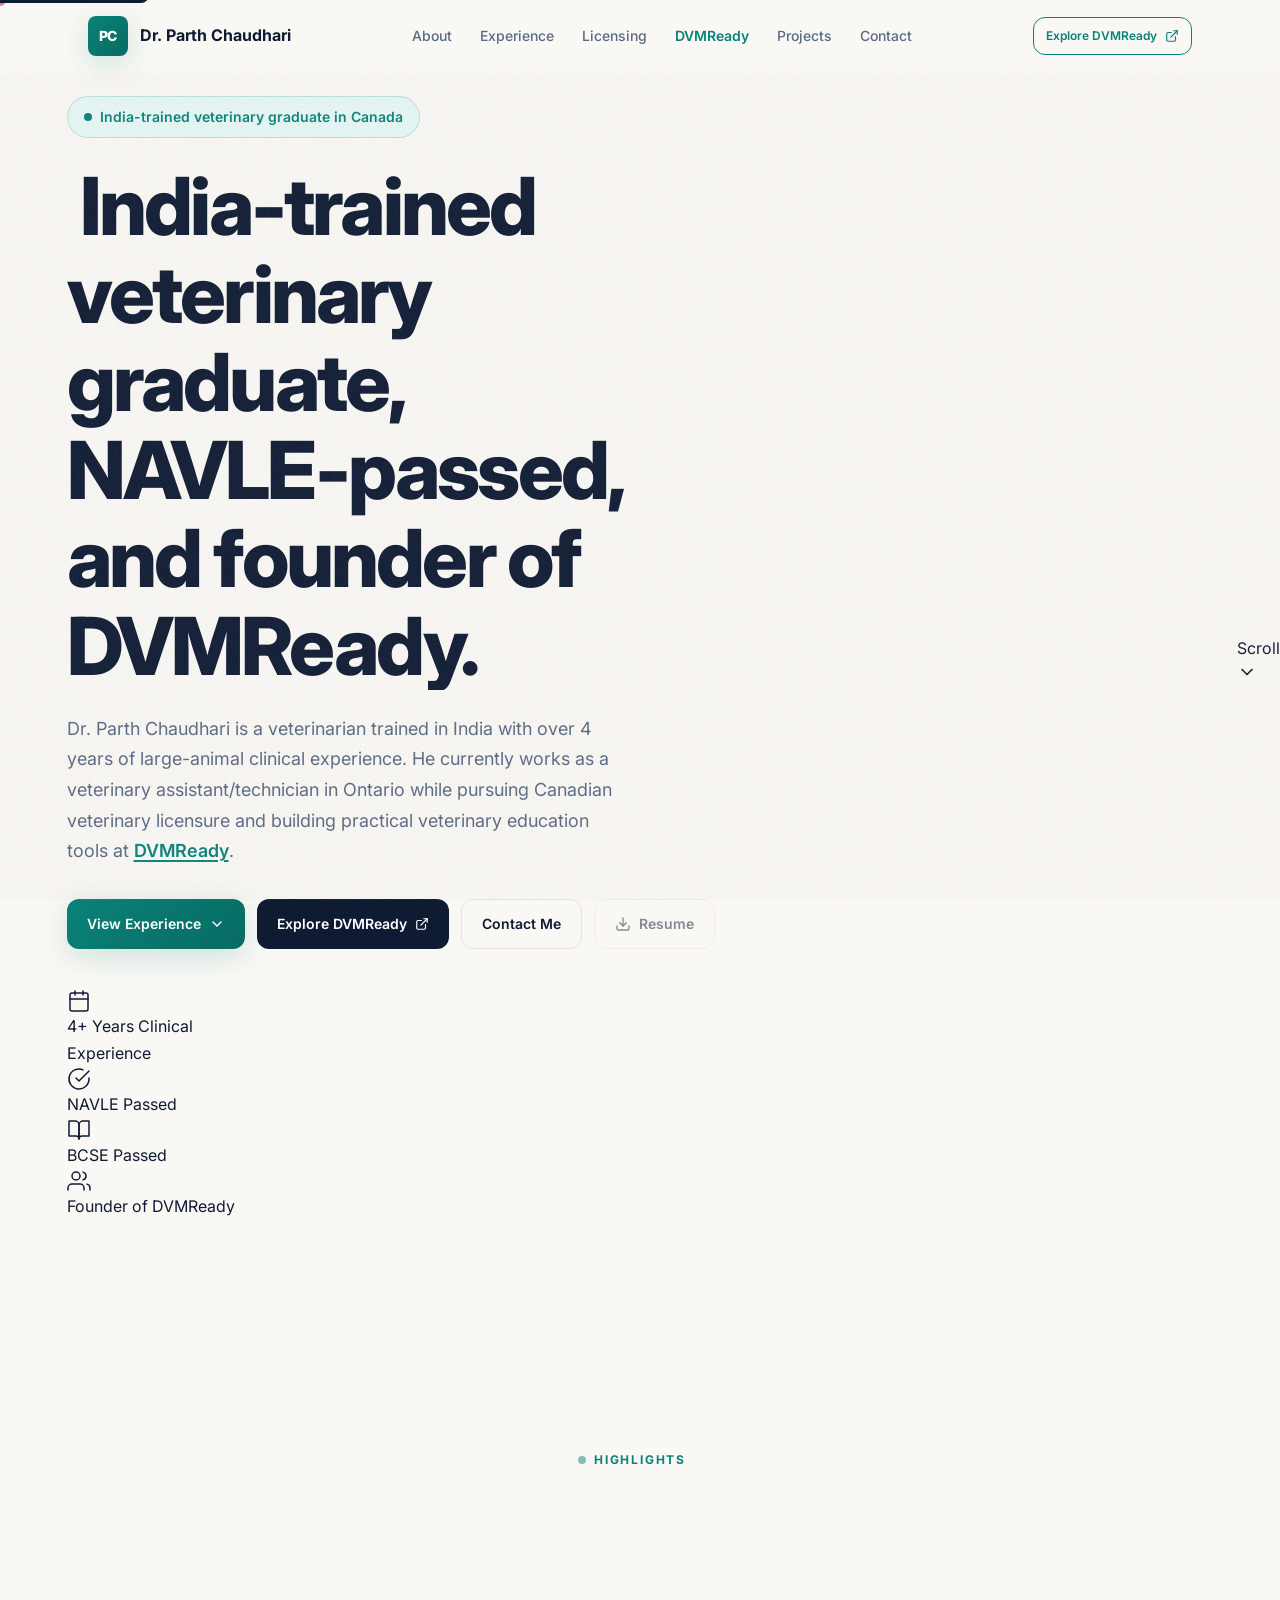
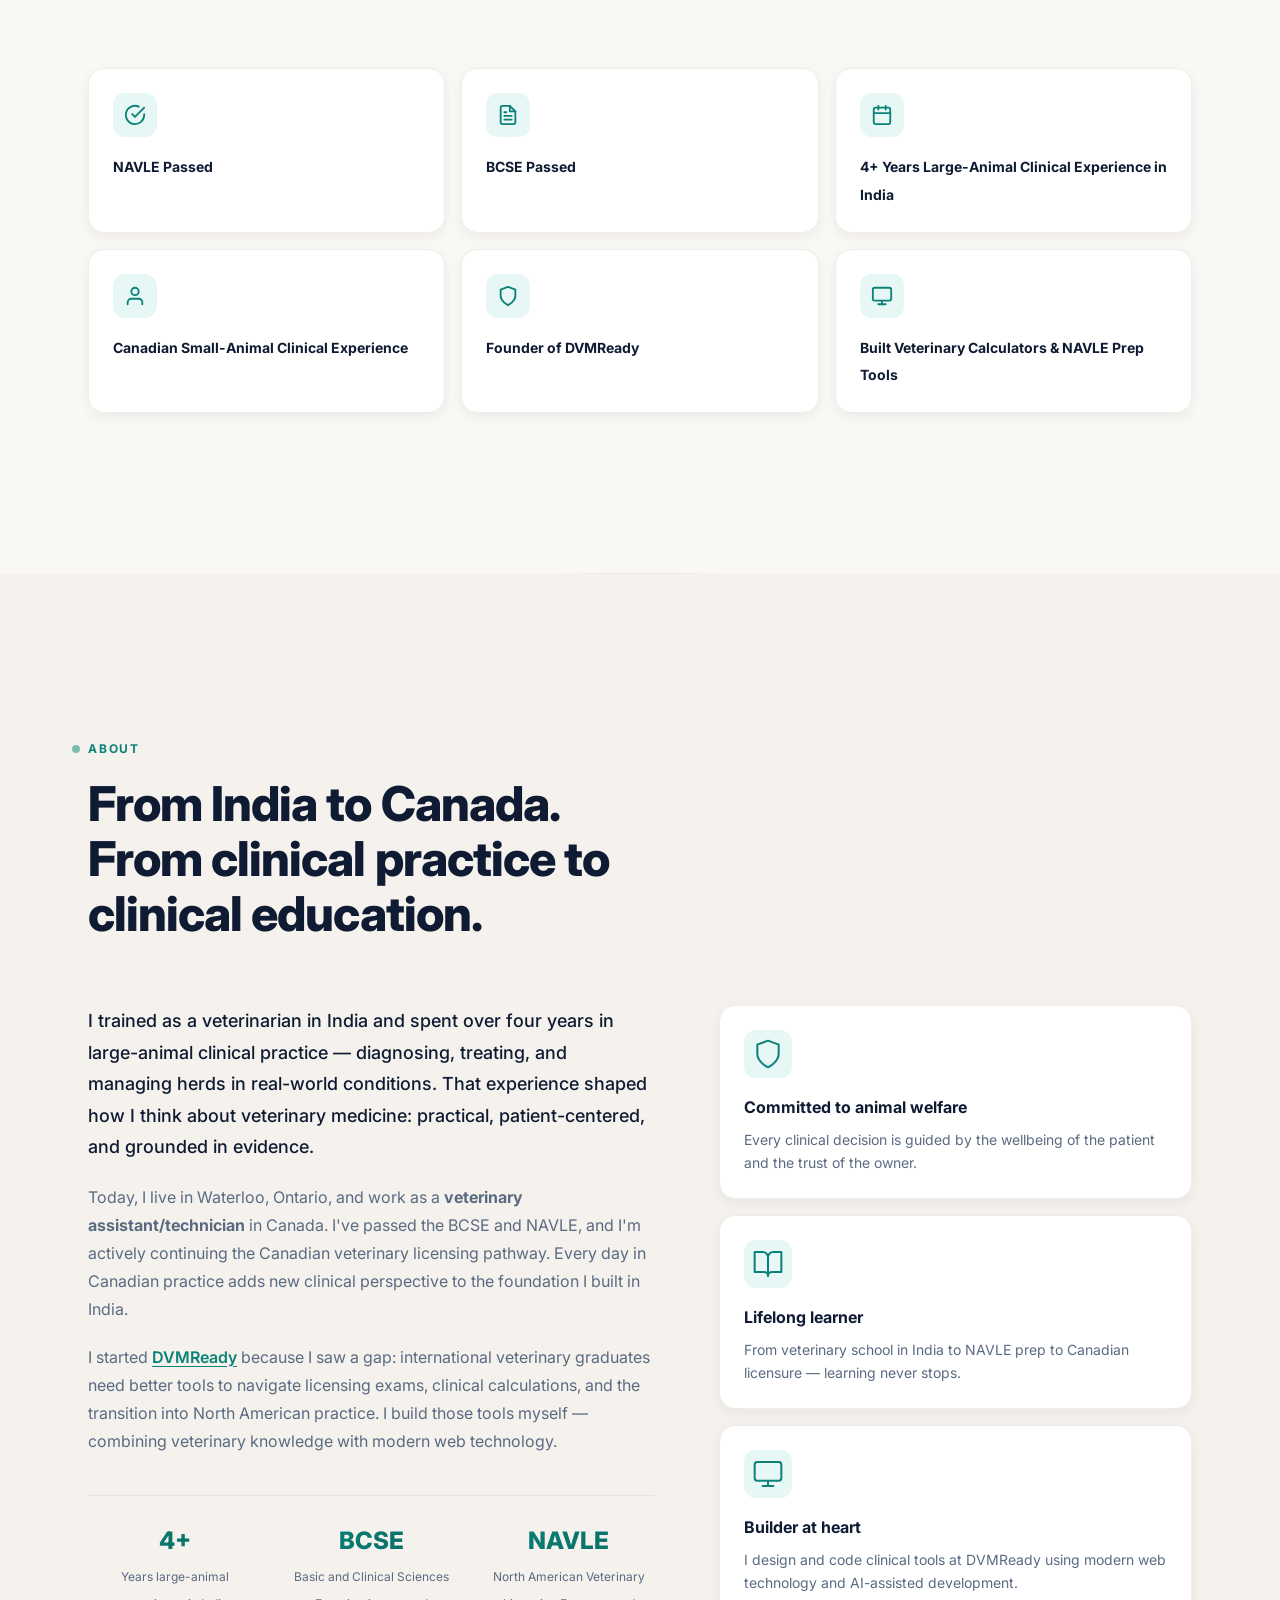
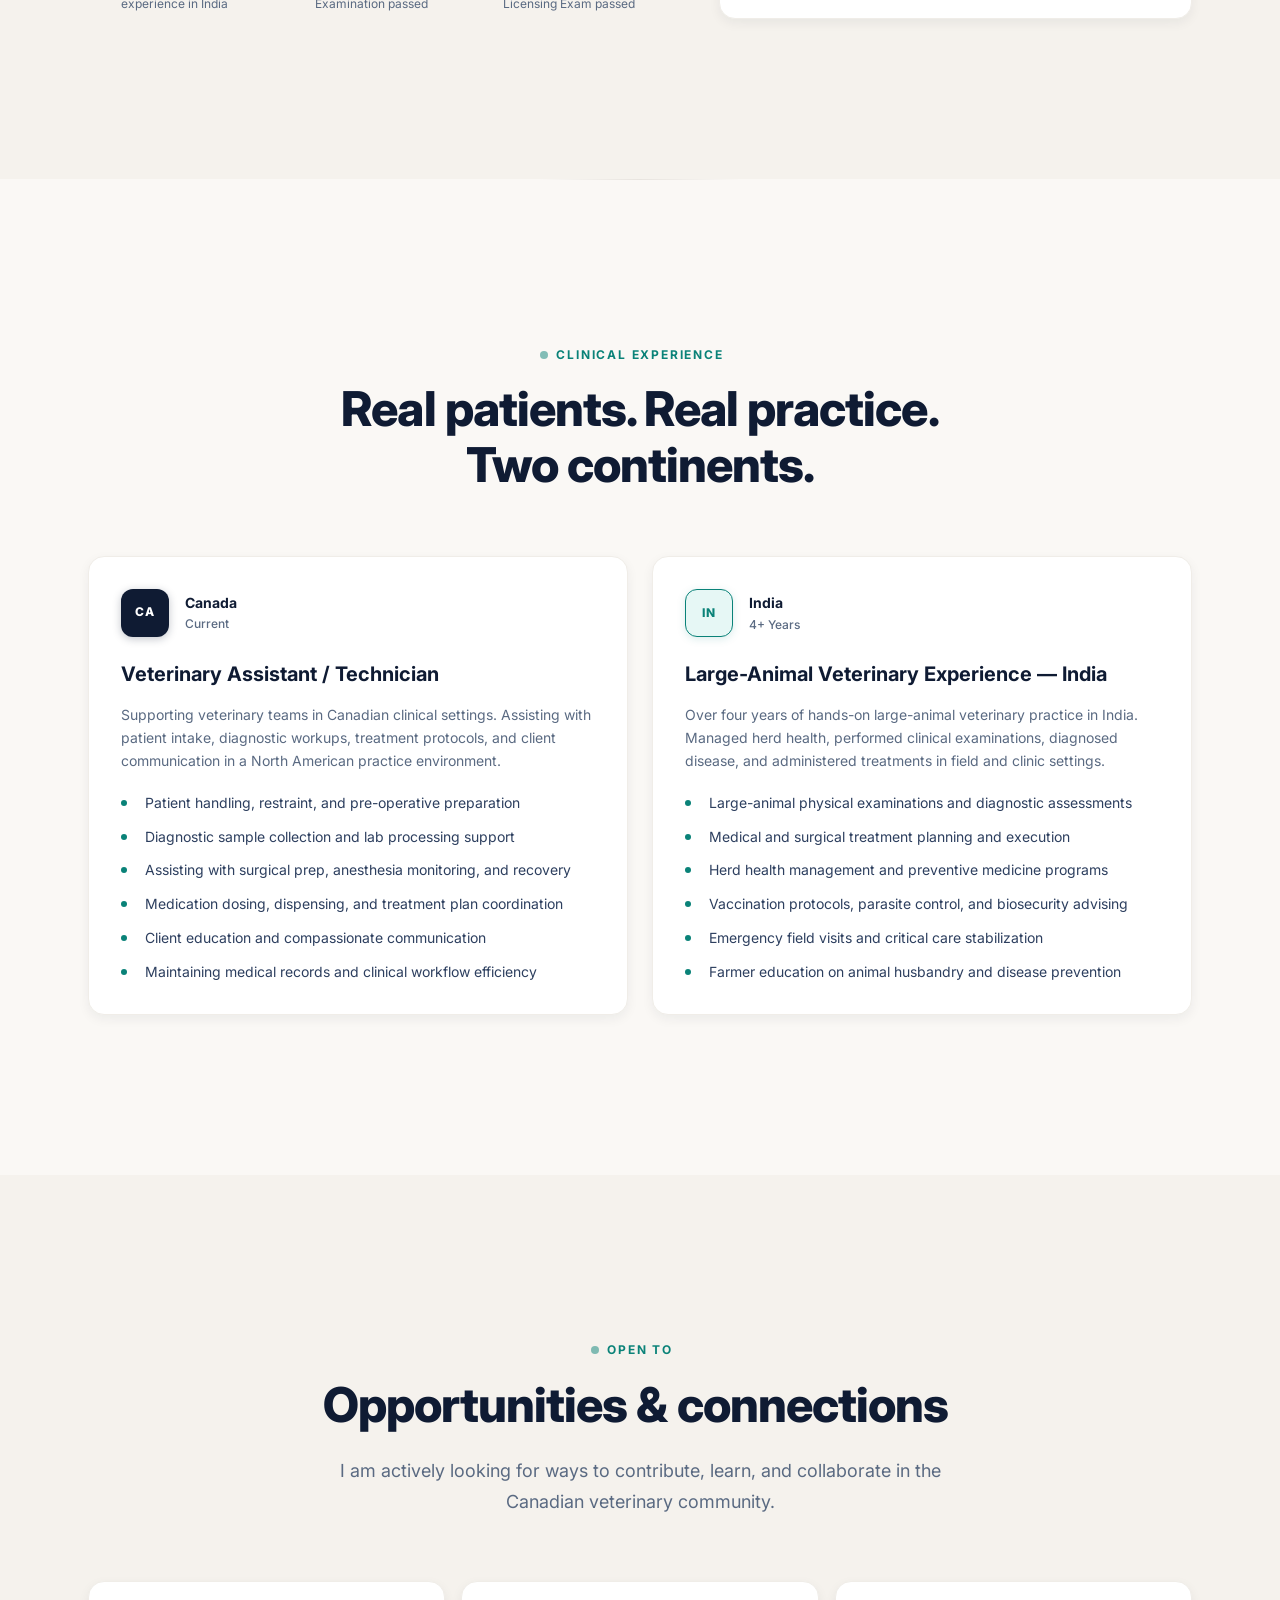
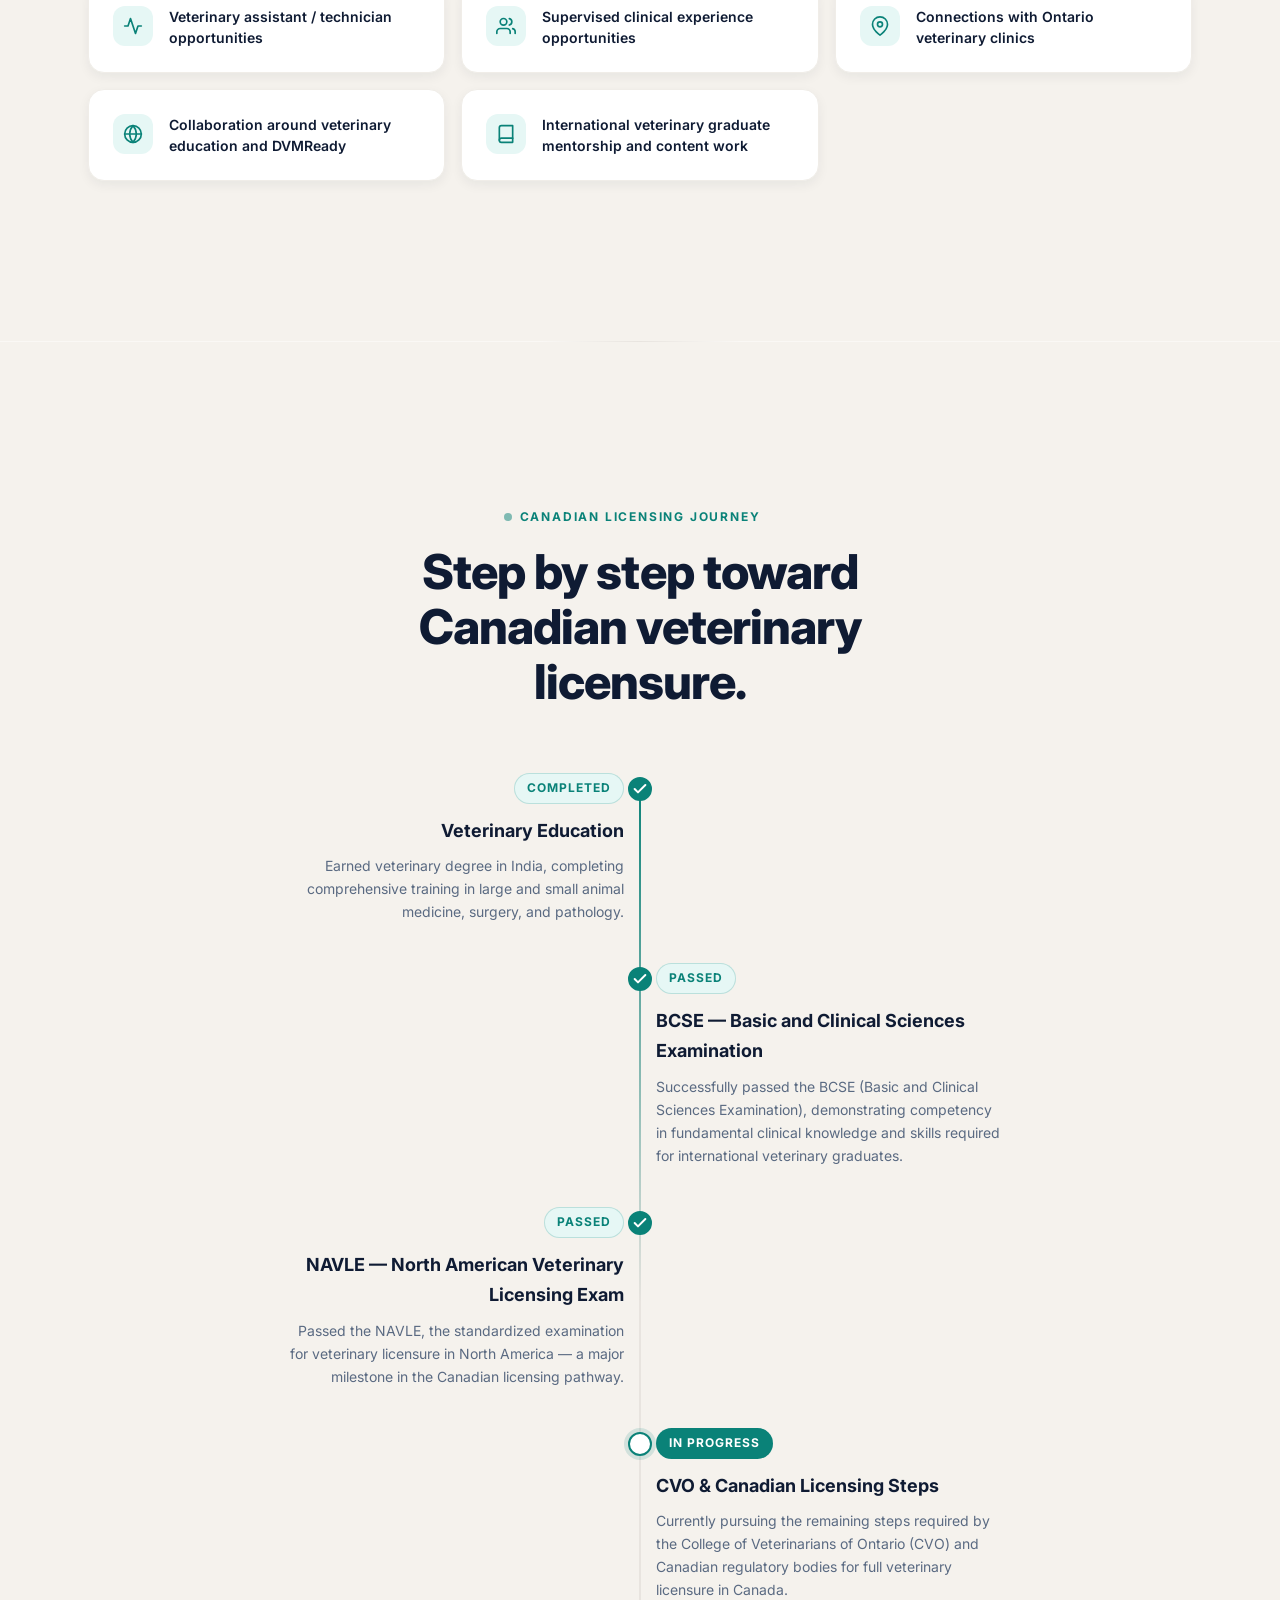
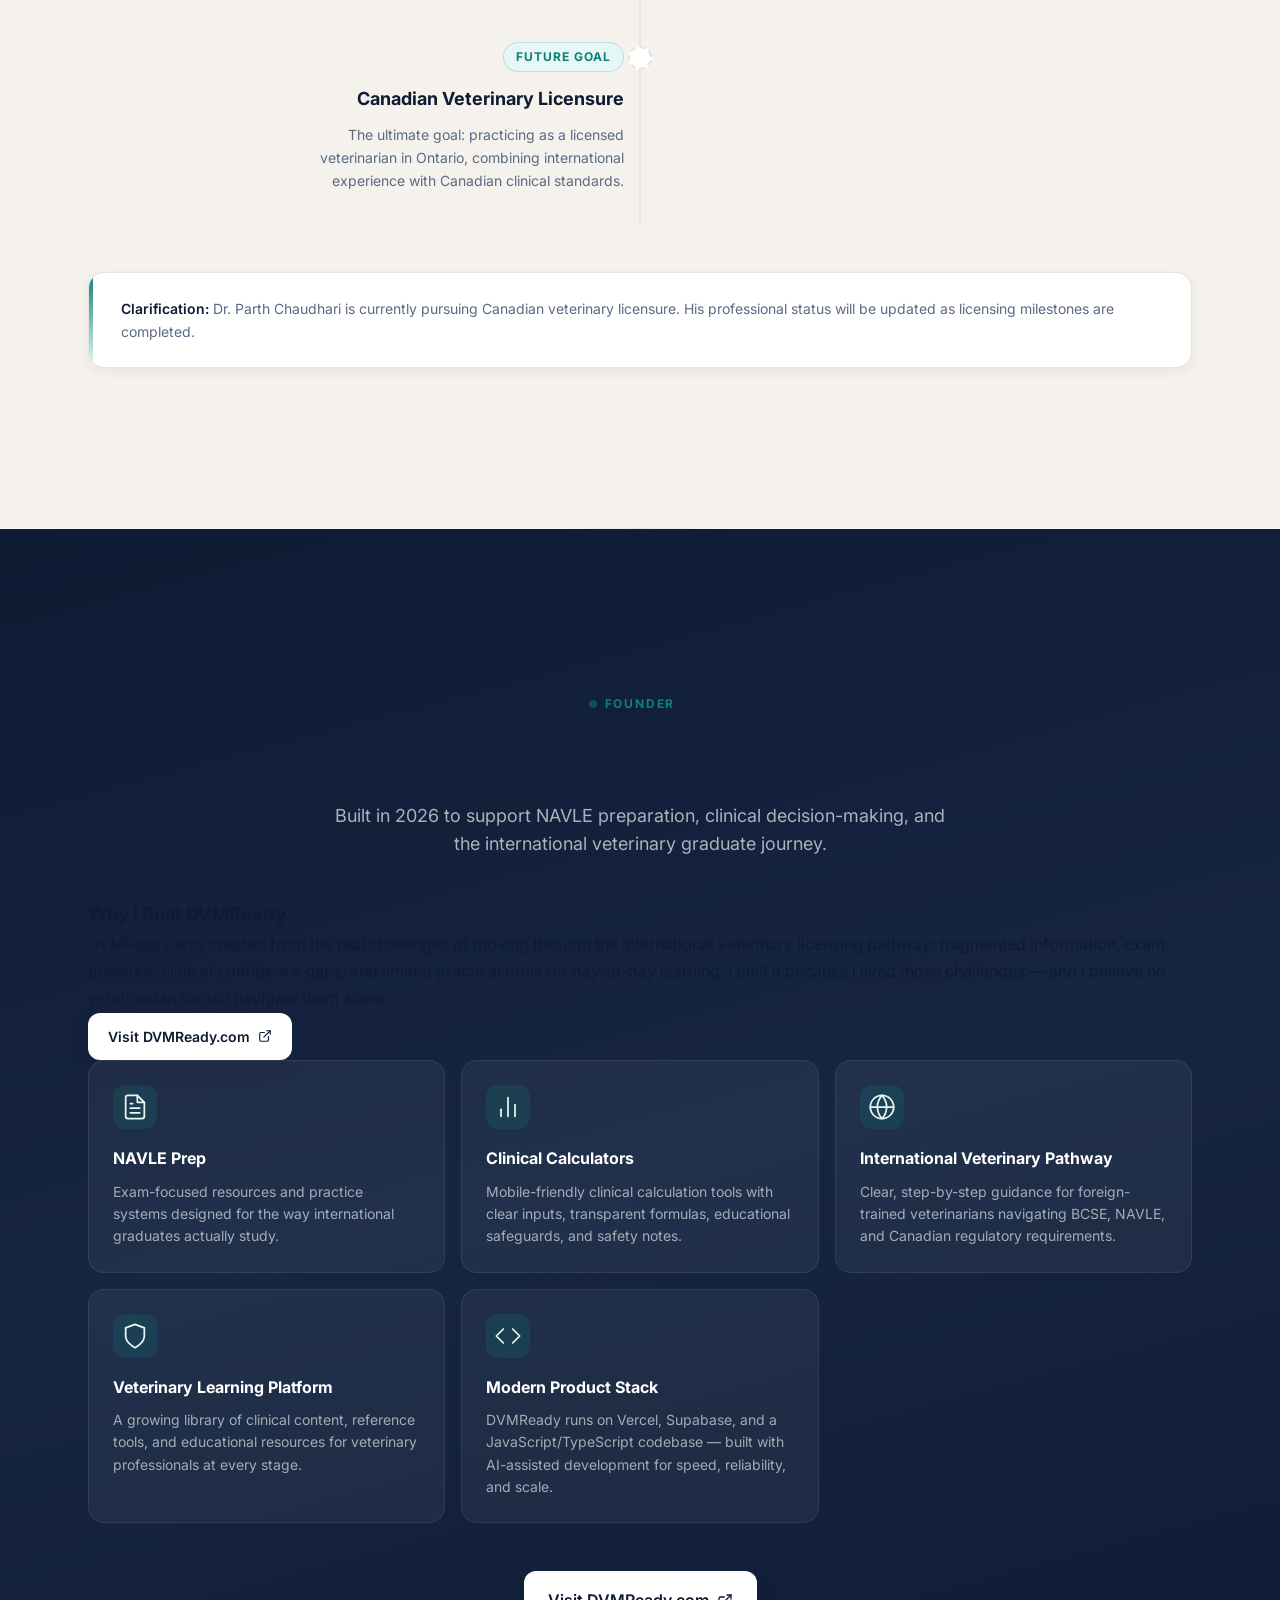
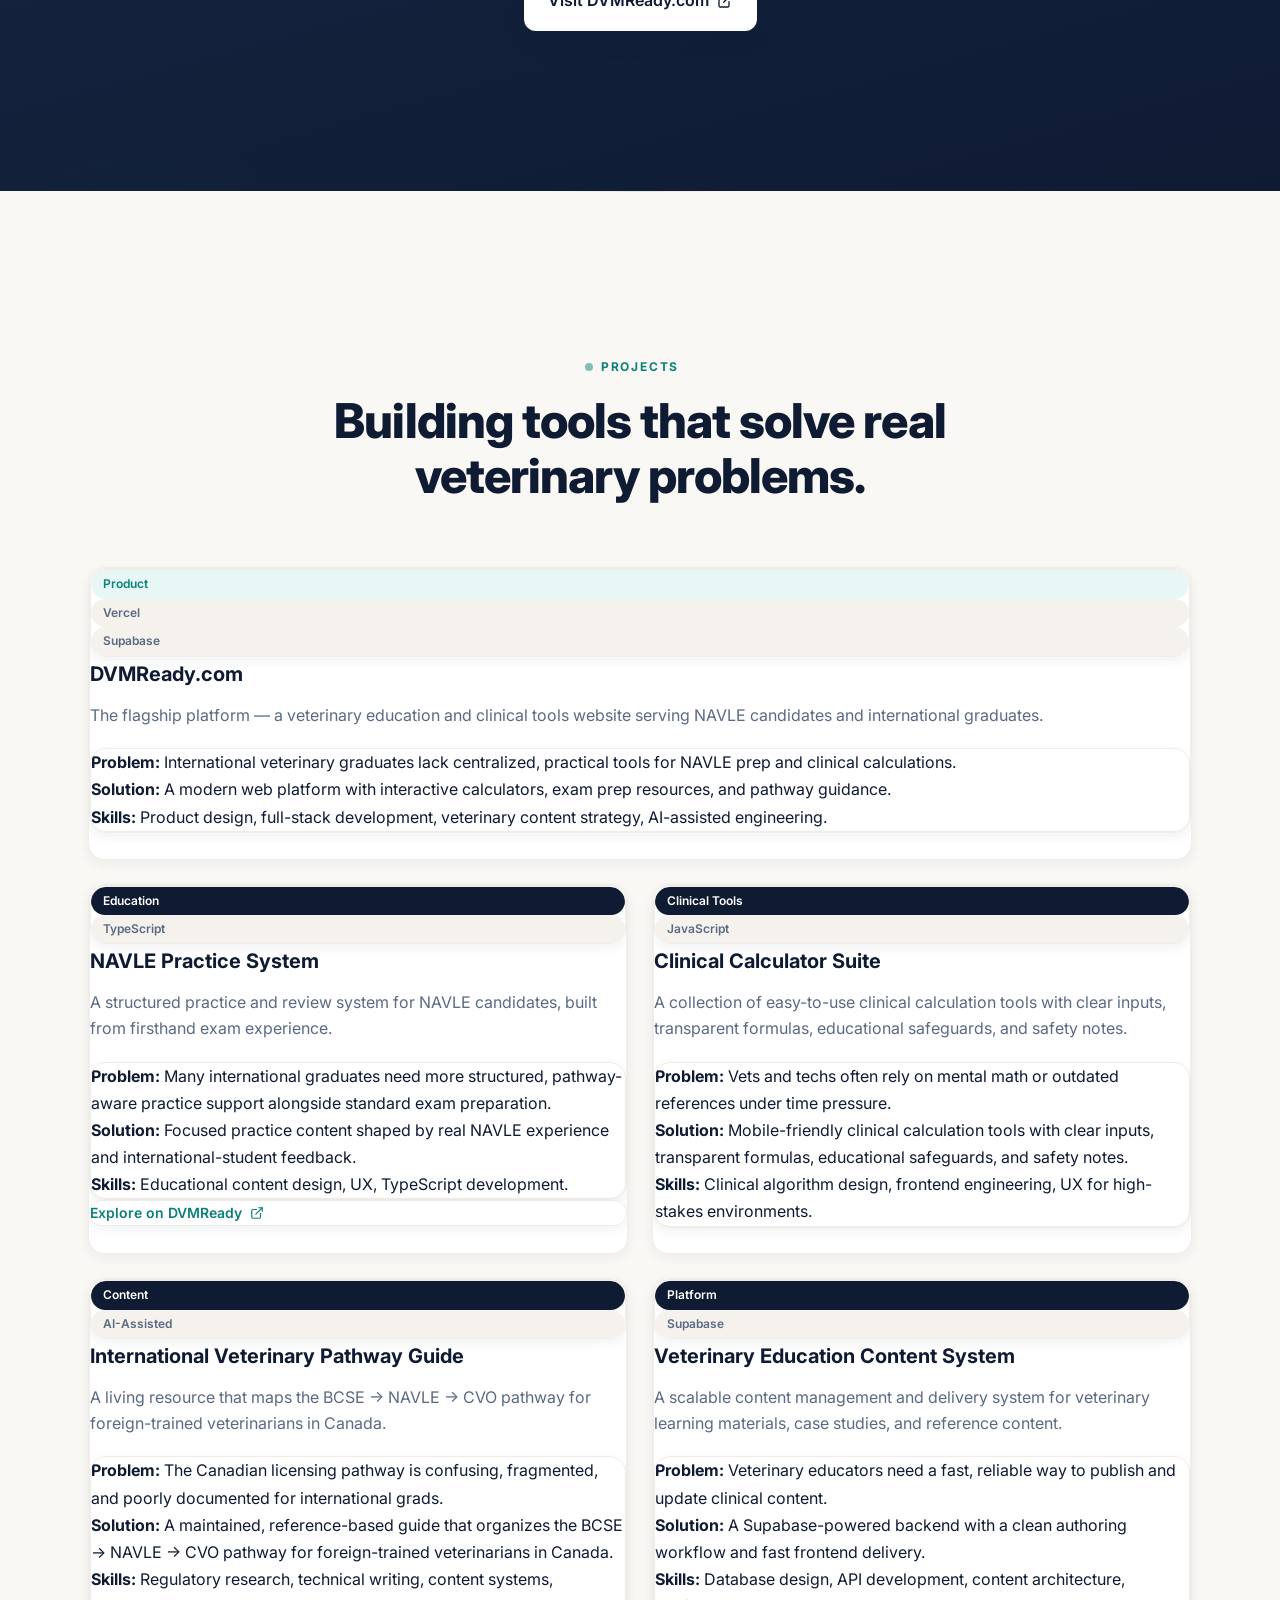
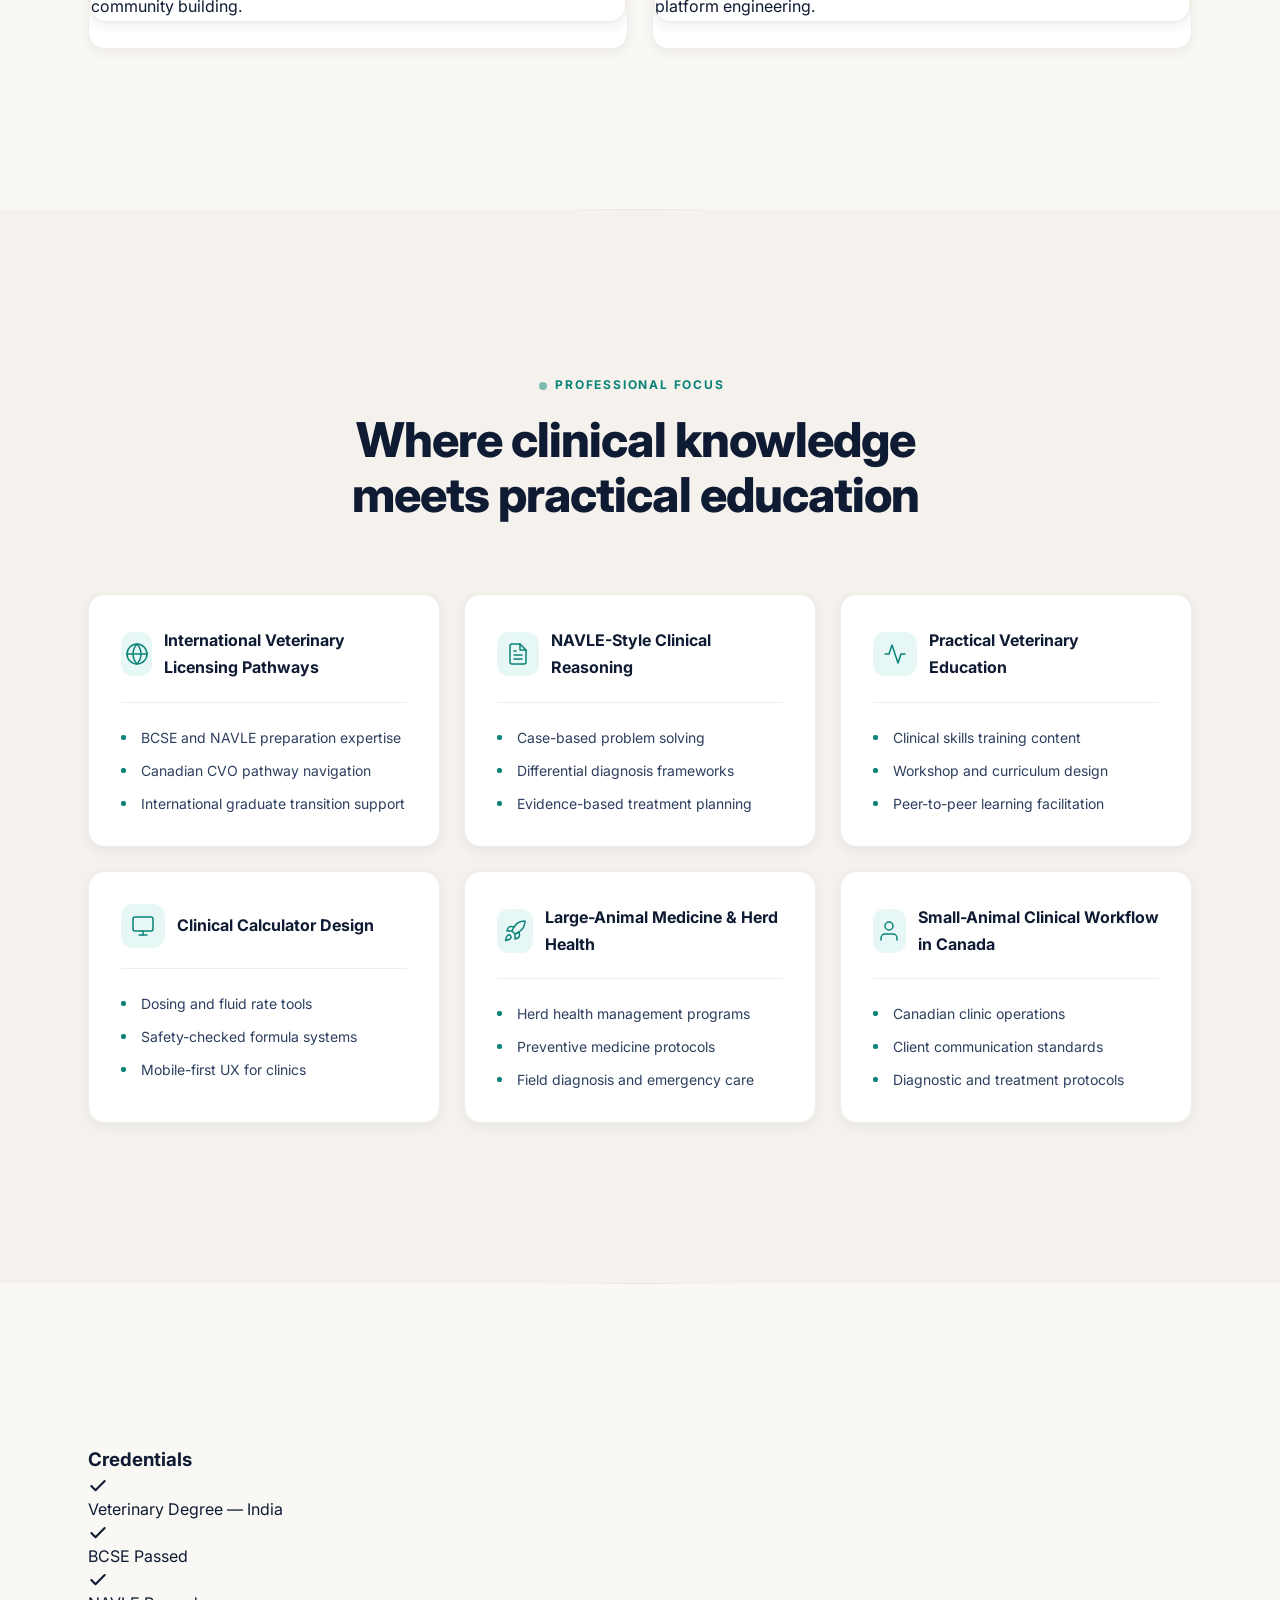
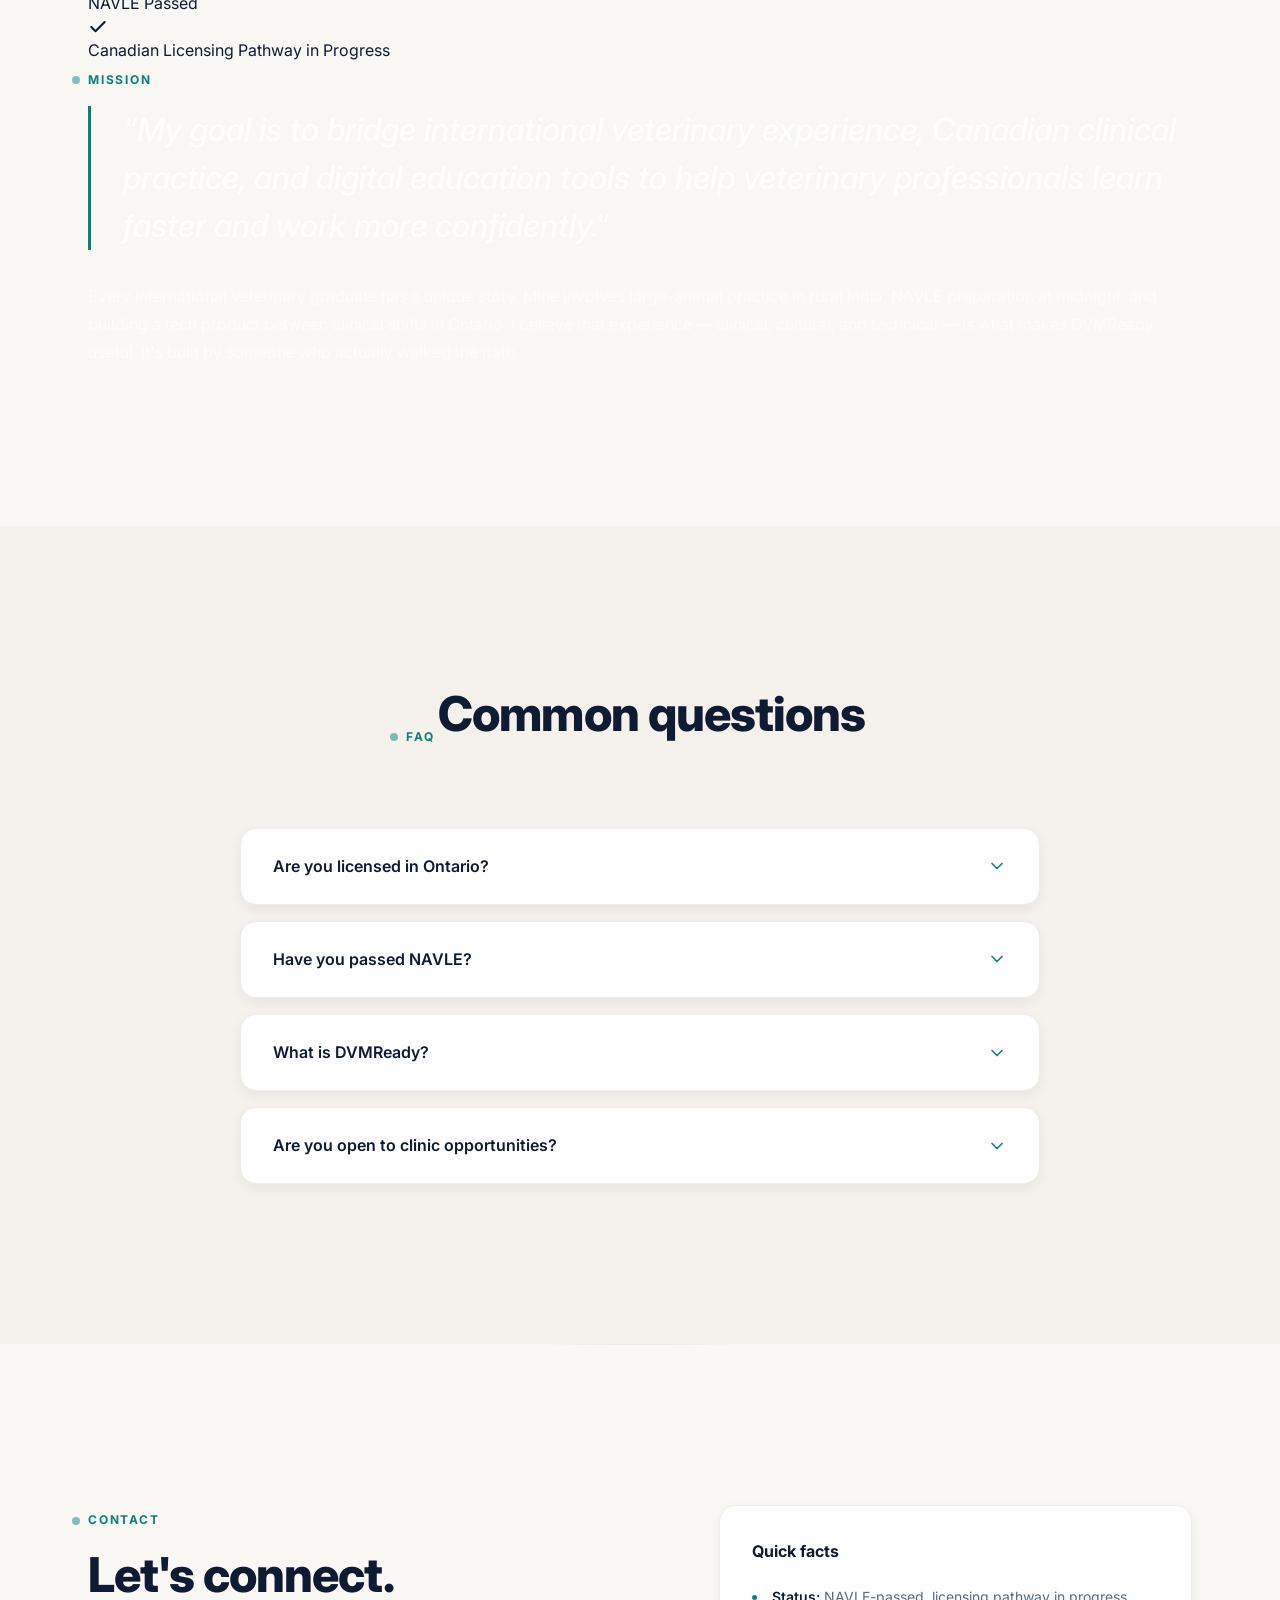
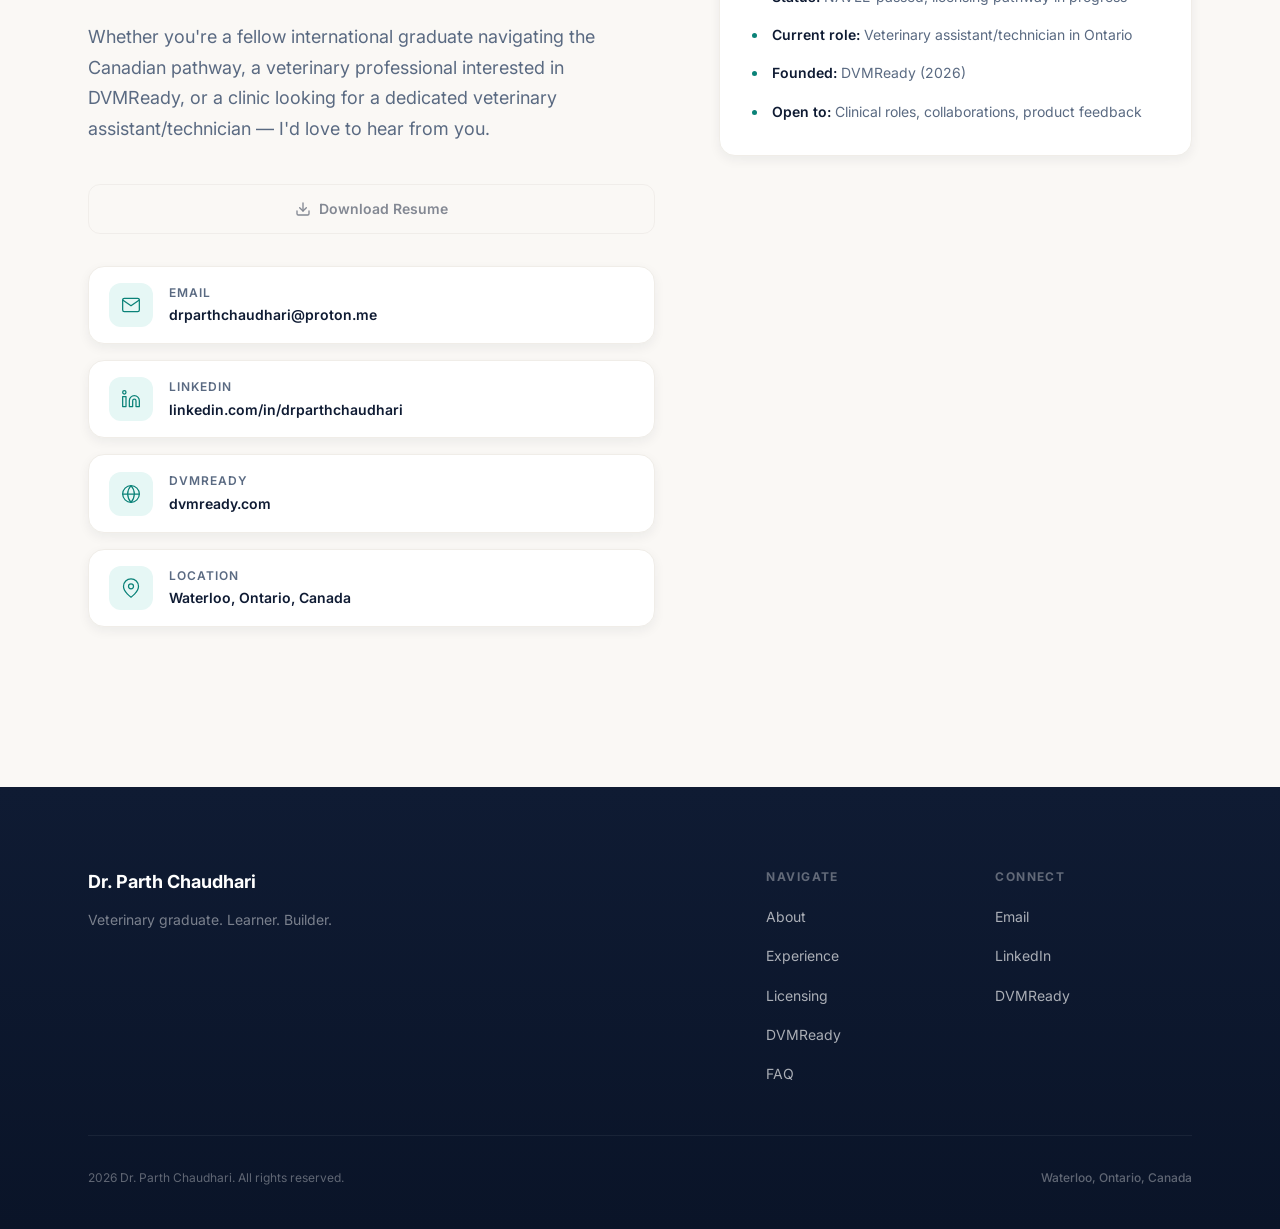
==== commit 3da23244: "Replace profile photo with new portrait image - New photo: 1086x1448 portrait orientation - Renamed " ====
--- a/index.html
+++ b/index.html
@@ -193,7 +193,7 @@
           </div>
         <div class="hero-visual">
           <div class="hero-avatar clip-reveal">
-            <img src="images/parth.png" alt="Dr. Parth Chaudhari" width="400" height="320">
+            <img src="images/parth.png" alt="Dr. Parth Chaudhari" width="340" height="420">
           </div>
         </div>
         </div>
--- a/css/style.css
+++ b/css/style.css
@@ -737,8 +737,8 @@
 
 .hero-photo-frame {
   position: relative;
-  width: 400px;
-  height: 320px;
+  width: 340px;
+  height: 420px;
   border-radius: var(--radius-xl);
   overflow: hidden;
   box-shadow: var(--shadow-xl);
@@ -2617,8 +2617,8 @@
   }
   
   .hero-photo-frame {
-    width: 280px;
-    height: 224px;
+    width: 260px;
+    height: 320px;
   }
   
   .hero-layout {
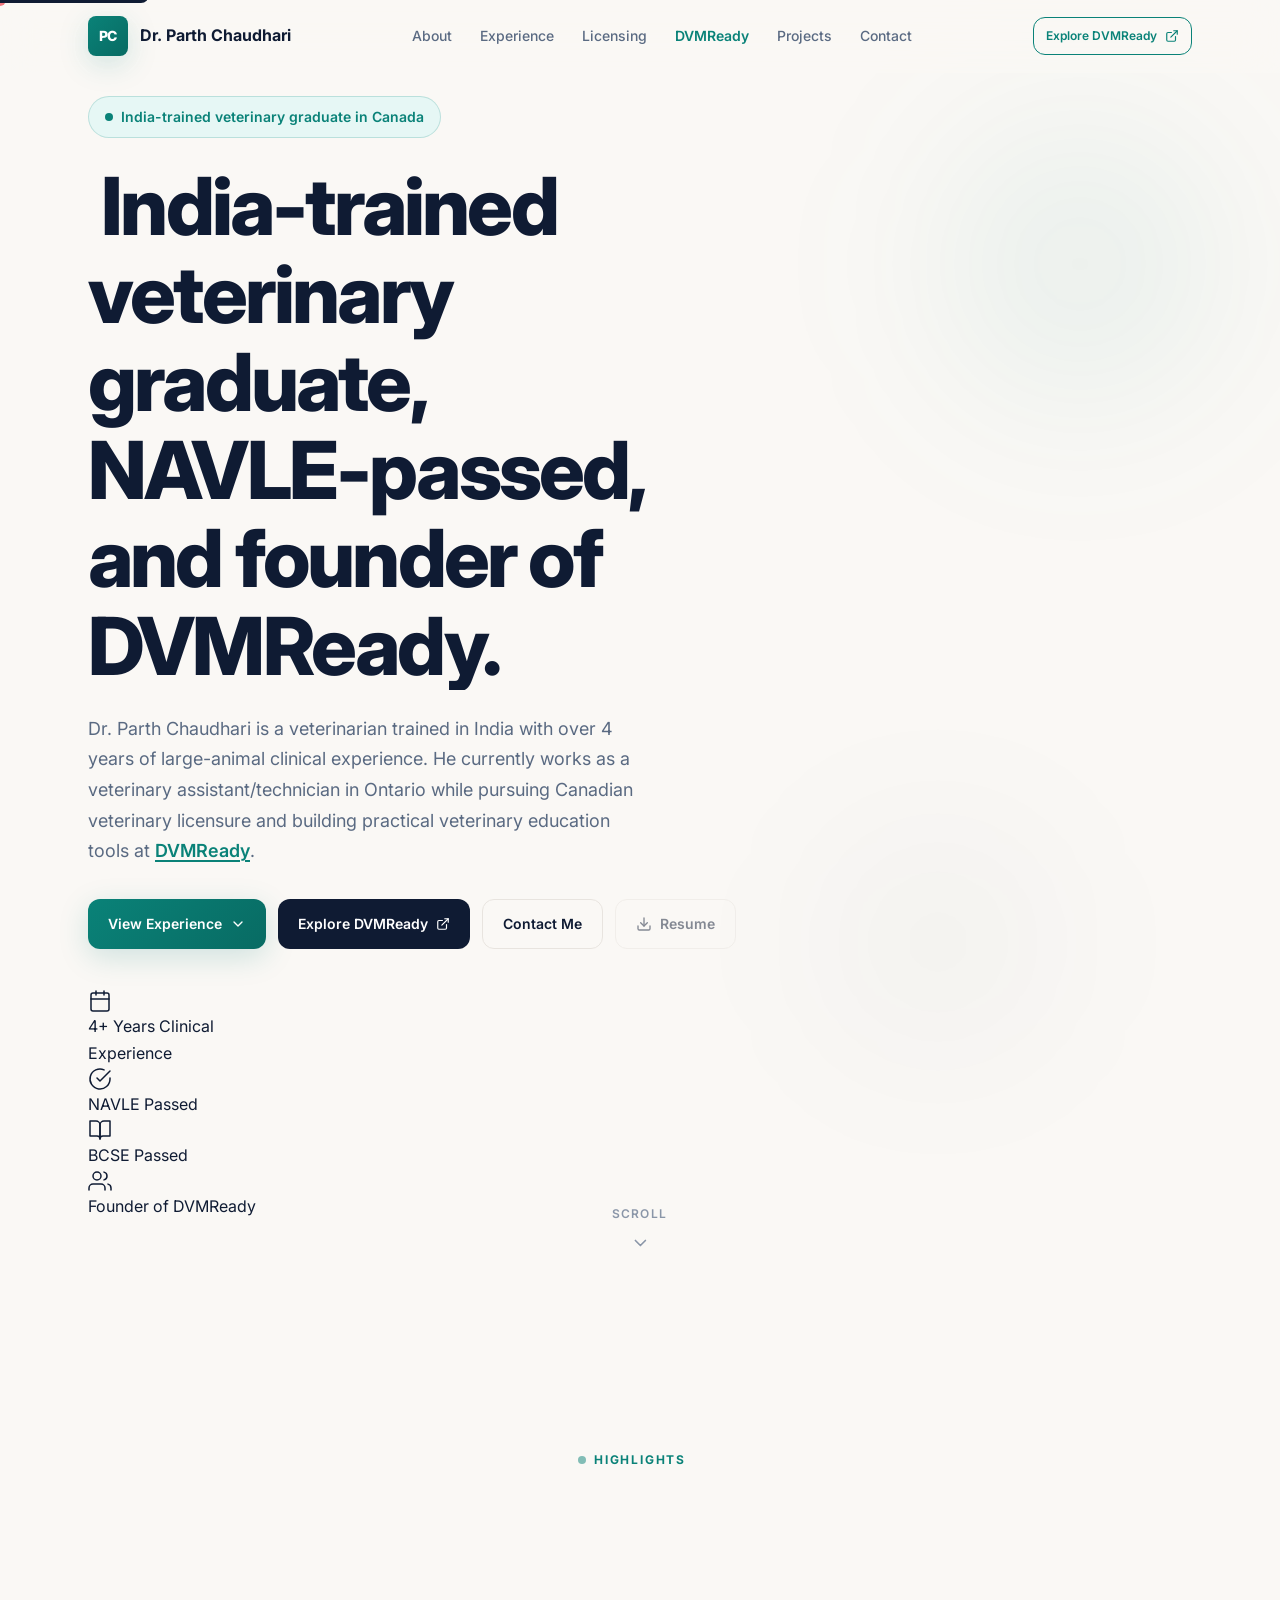
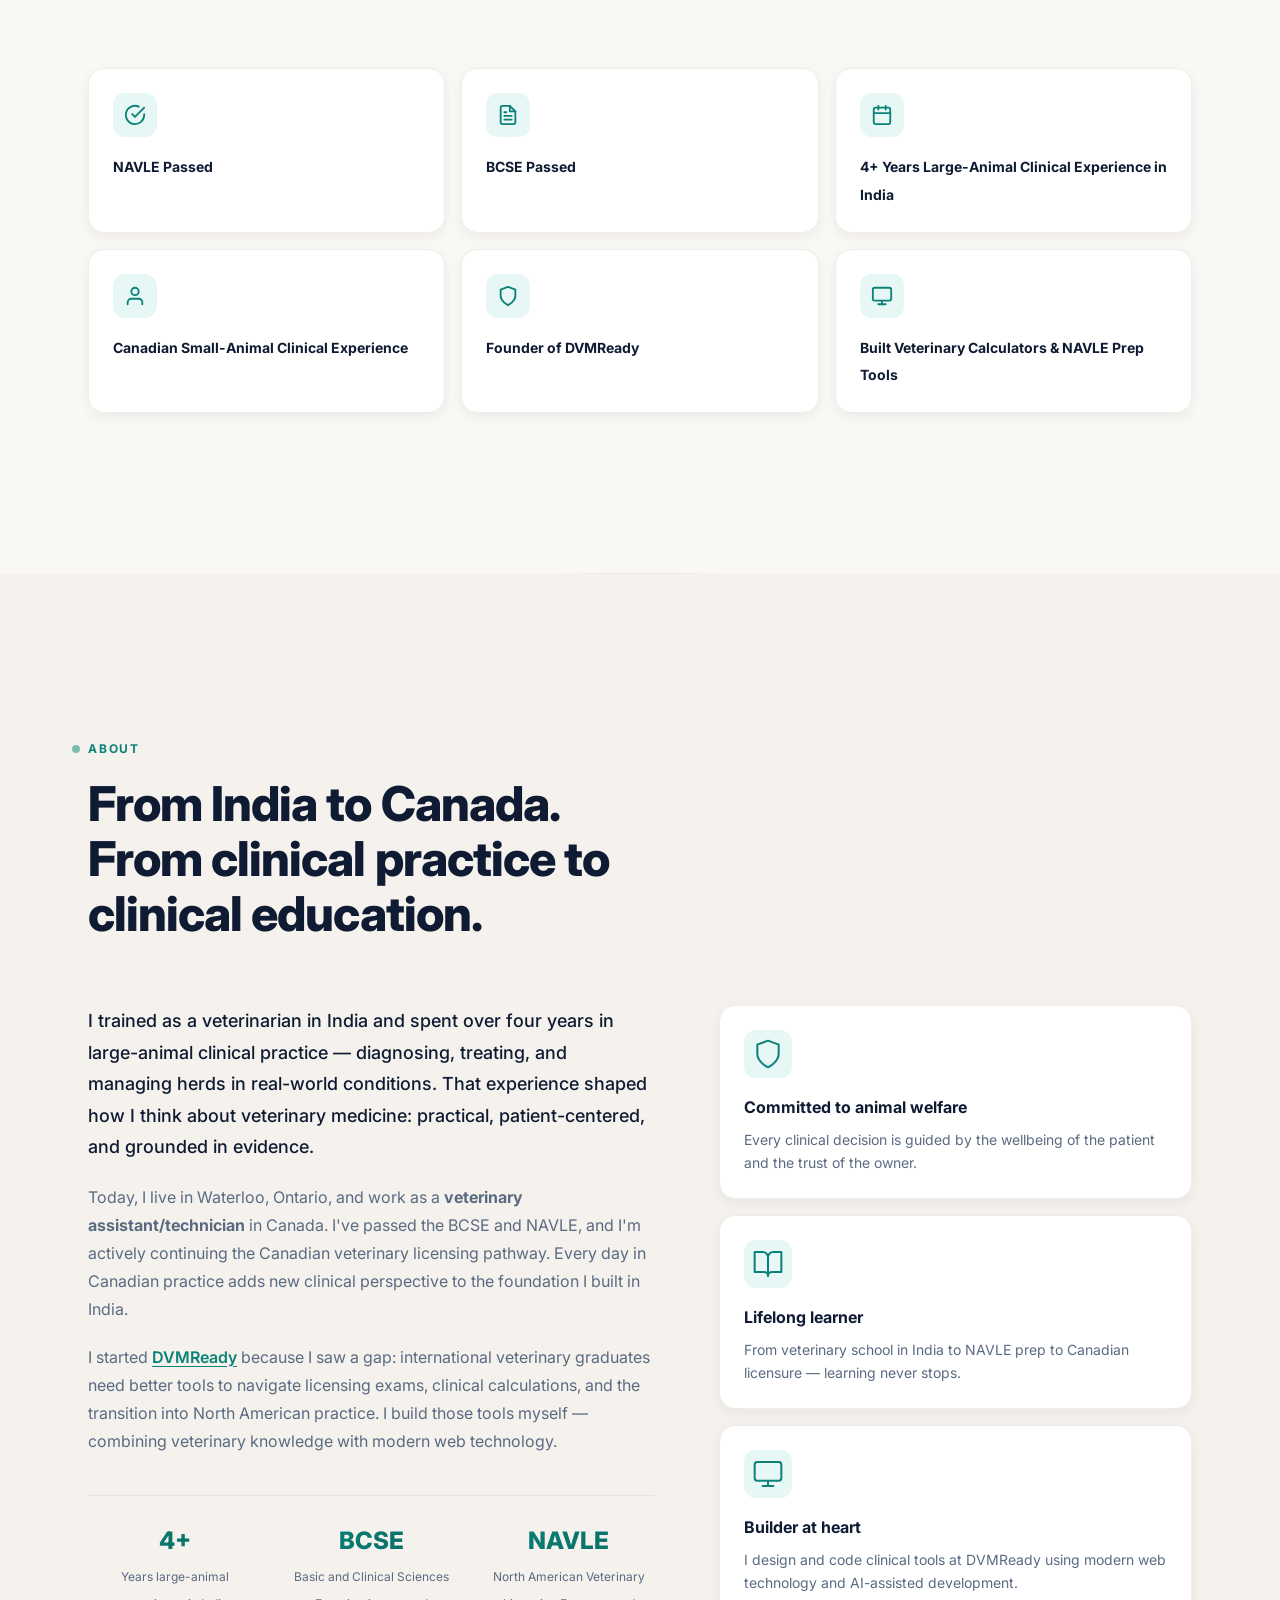
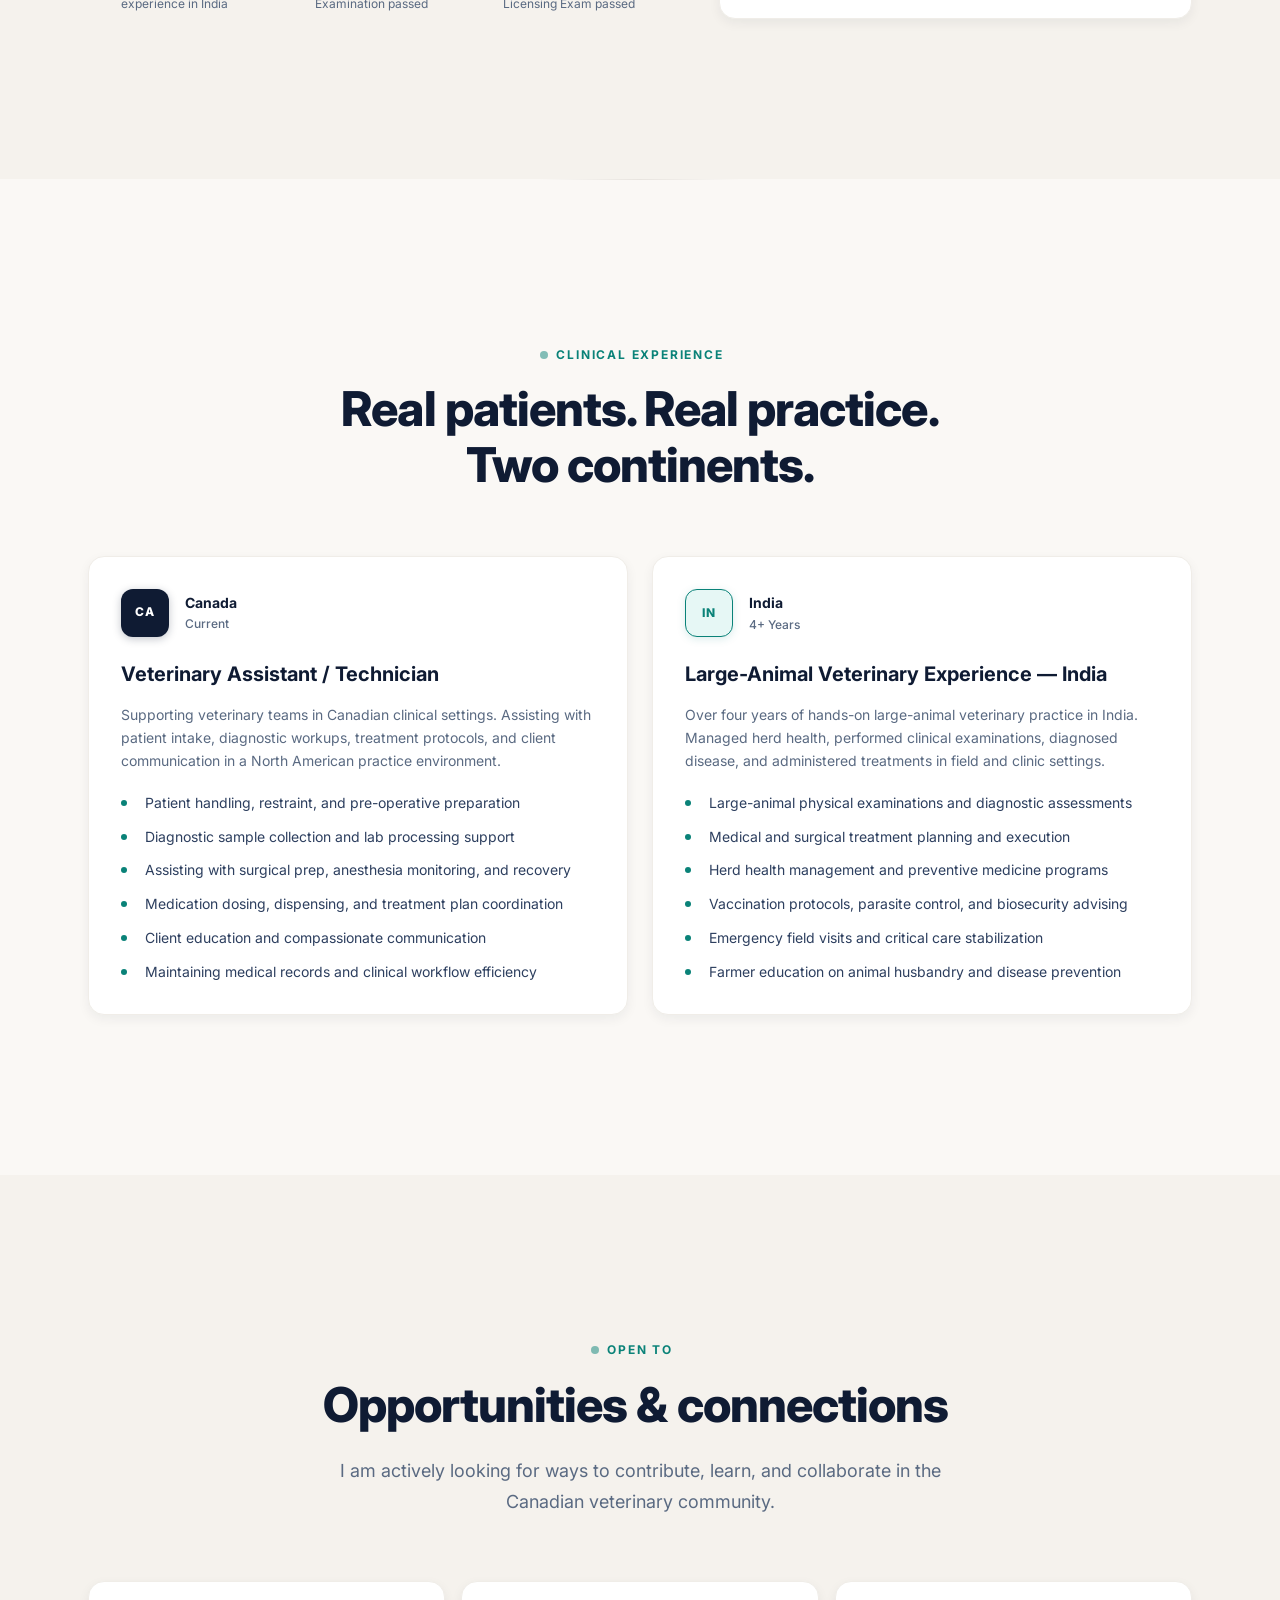
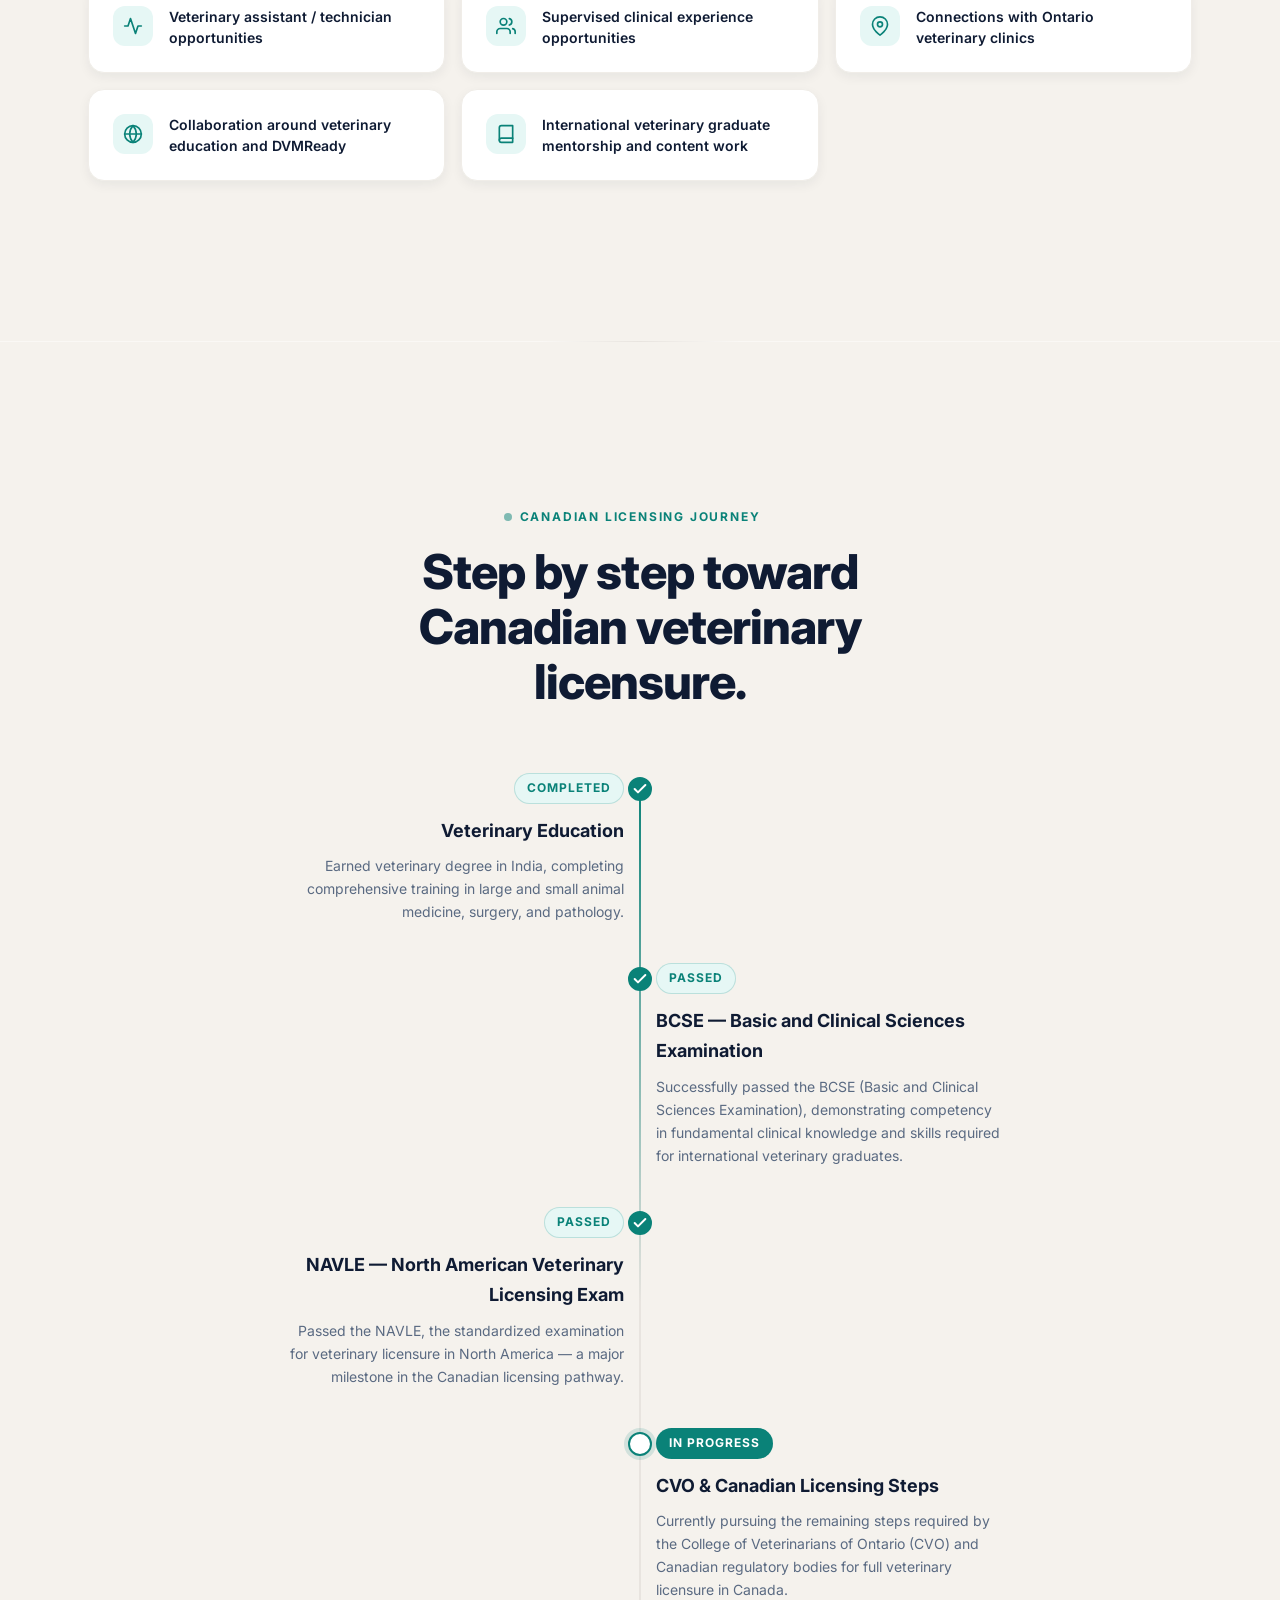
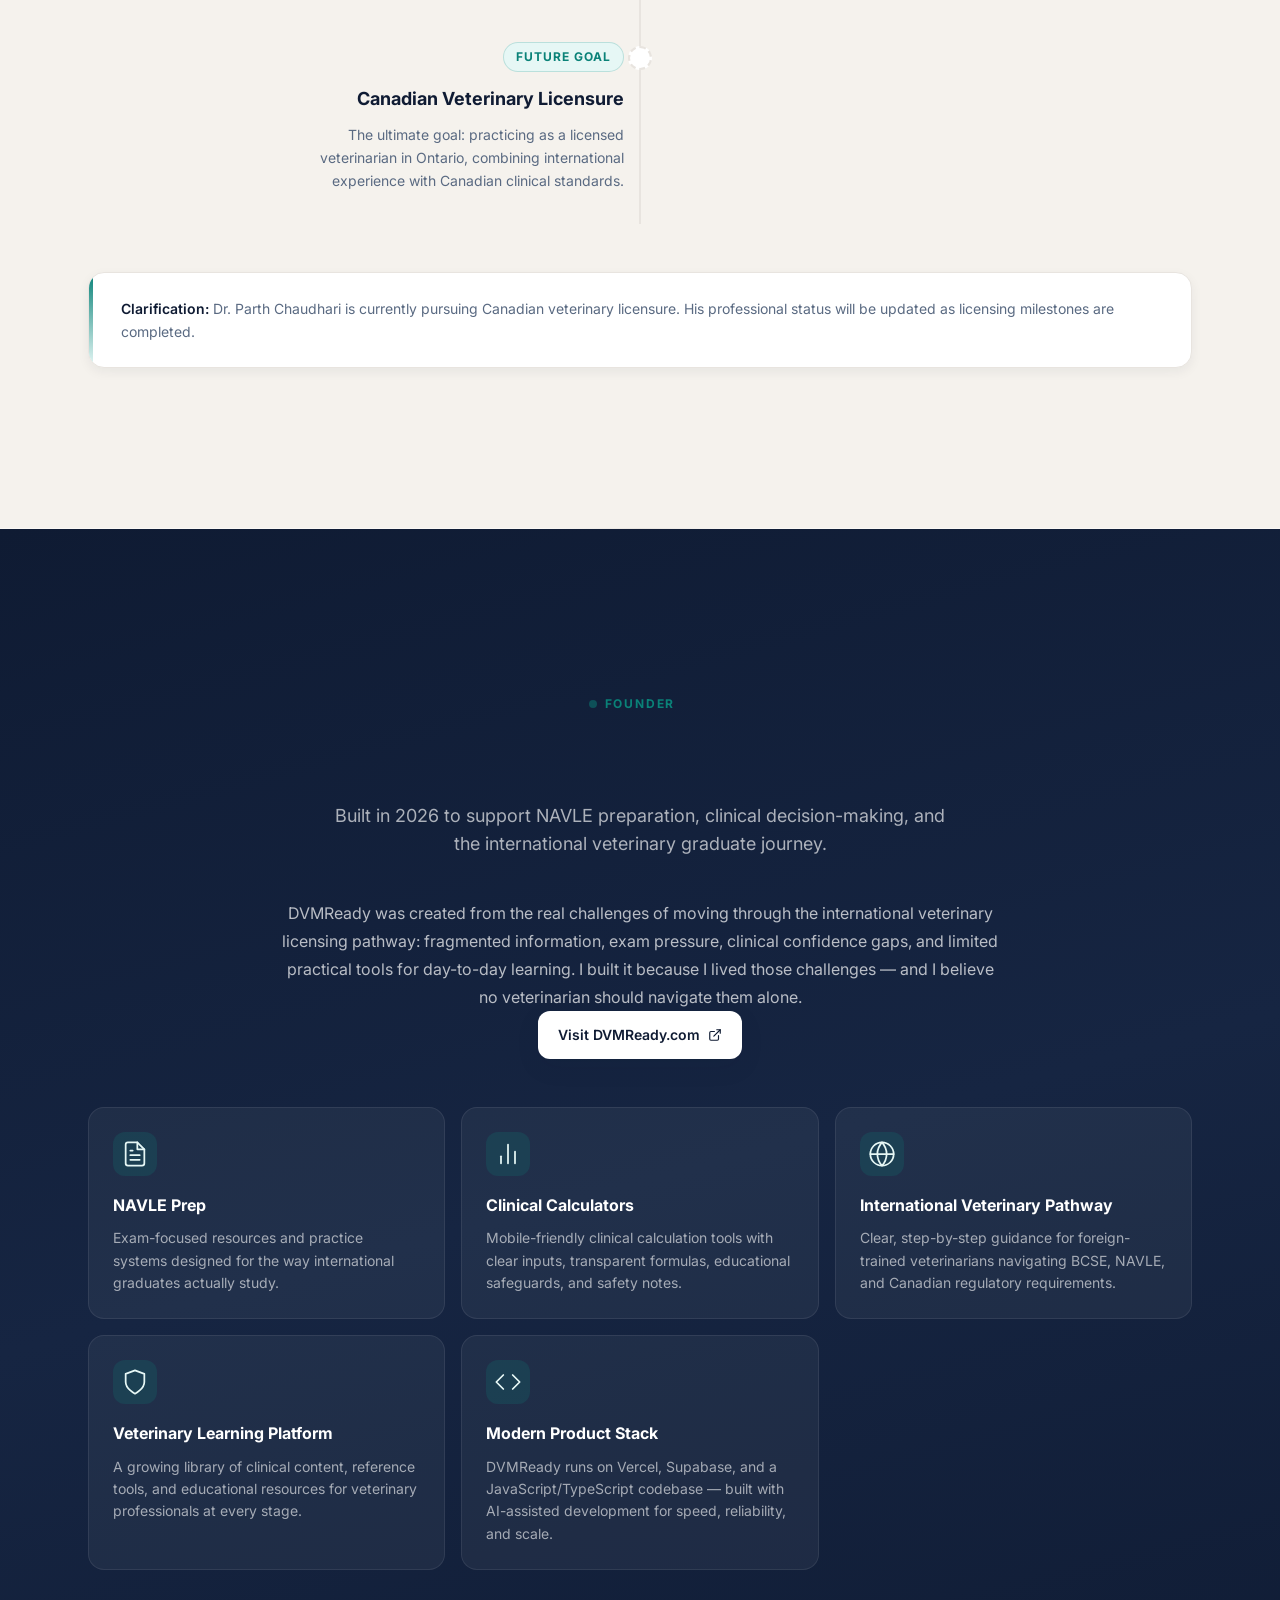
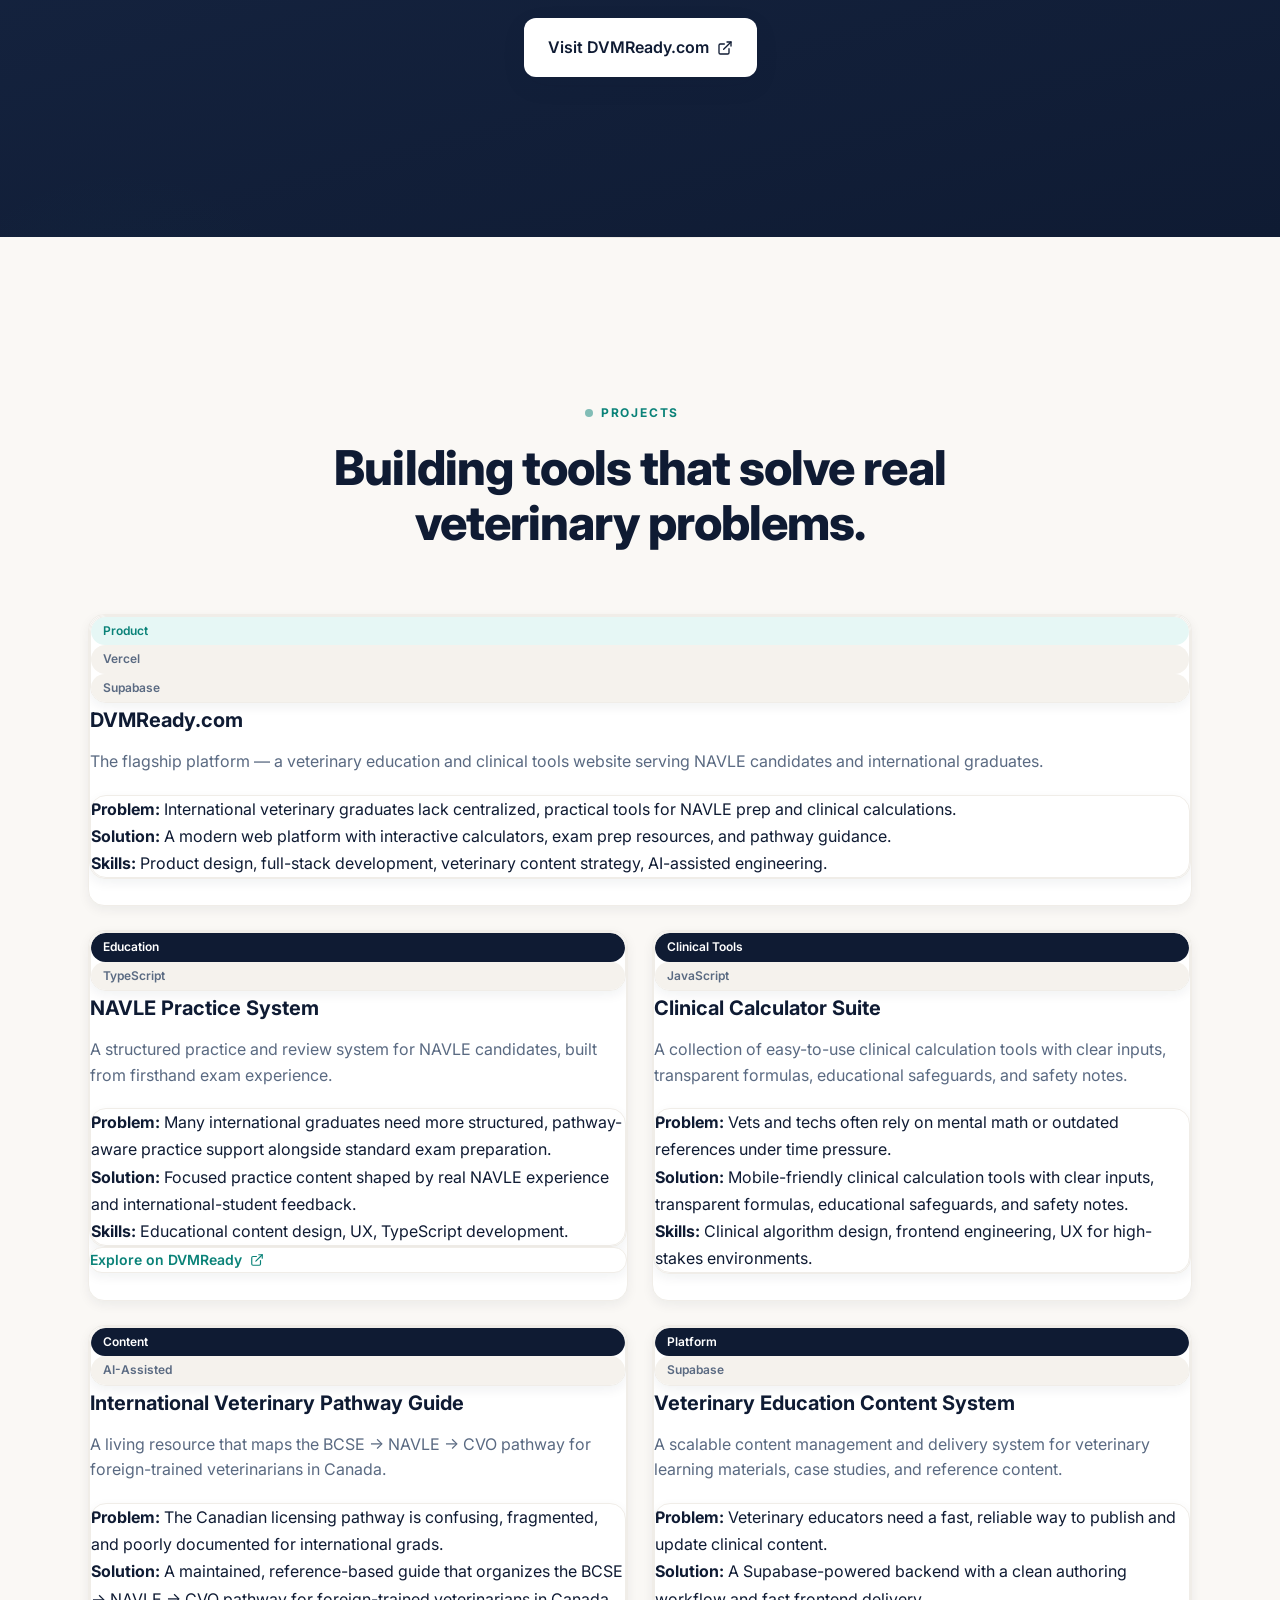
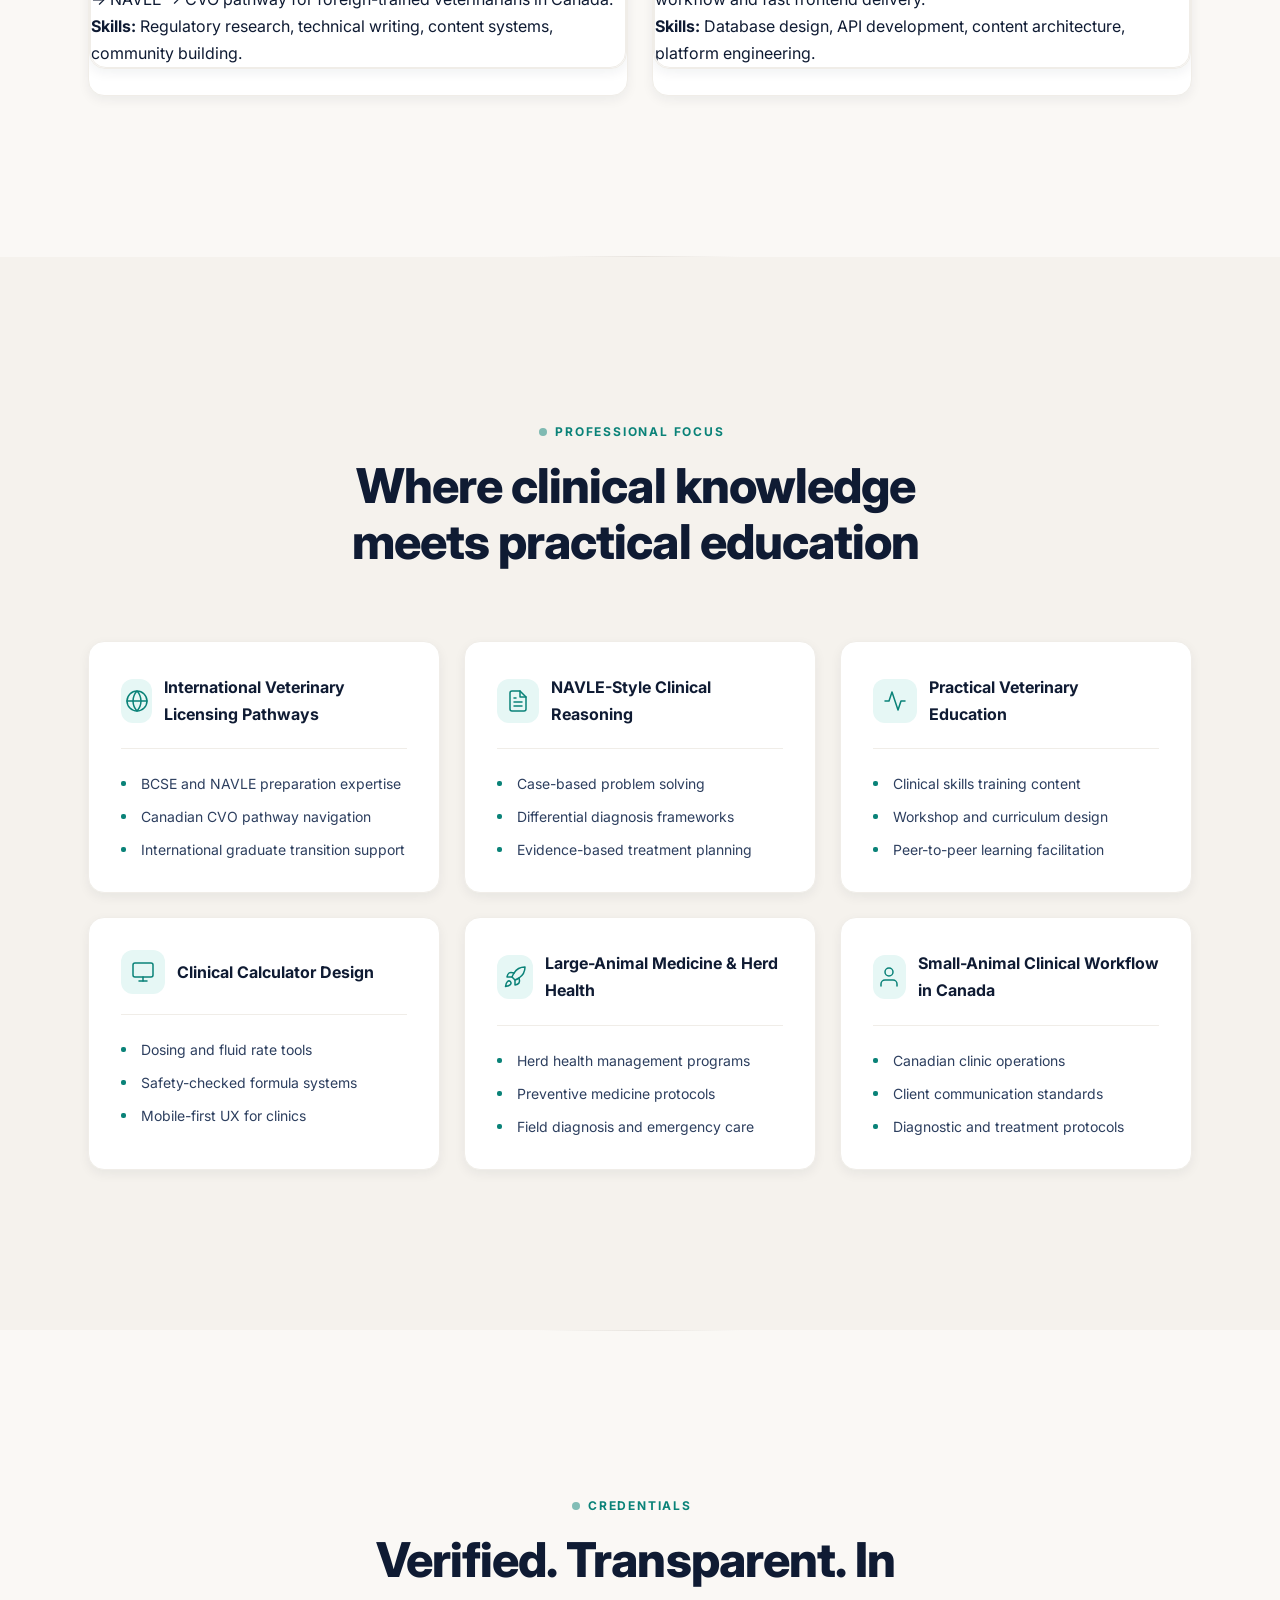
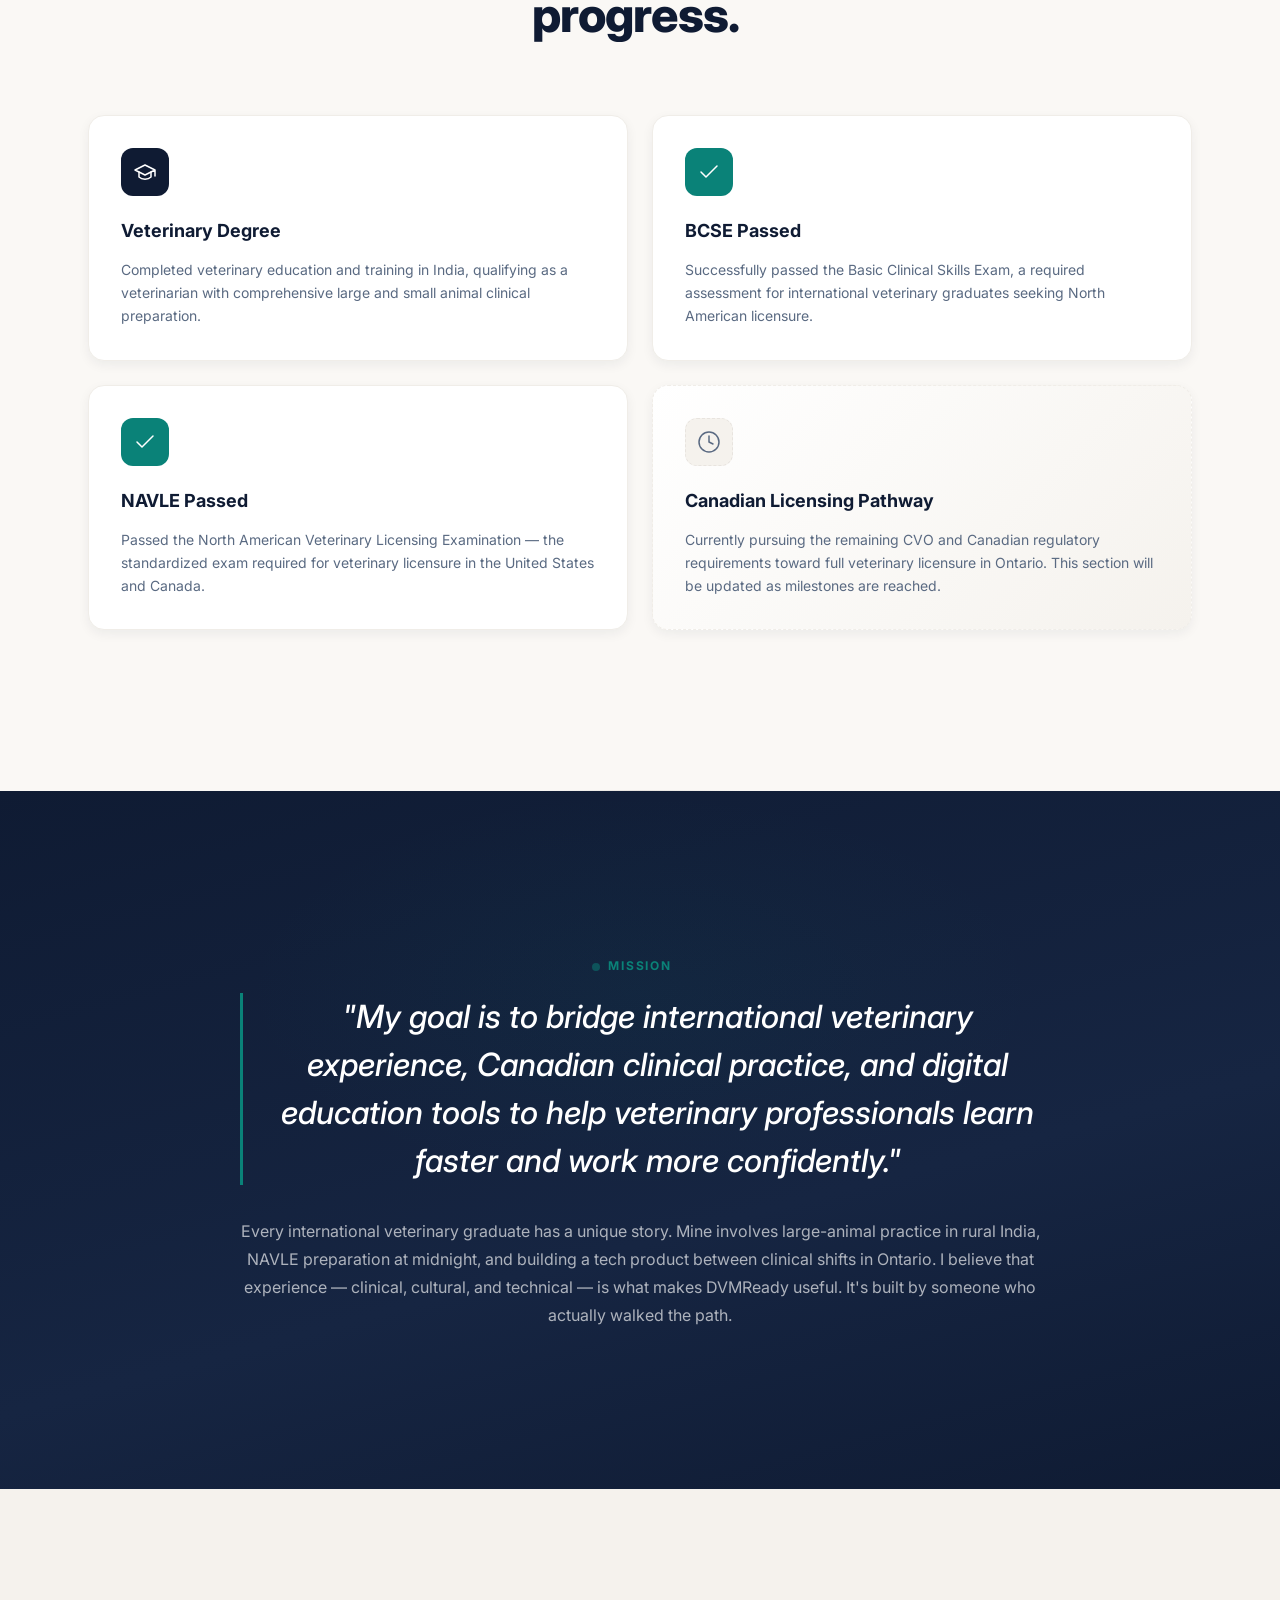
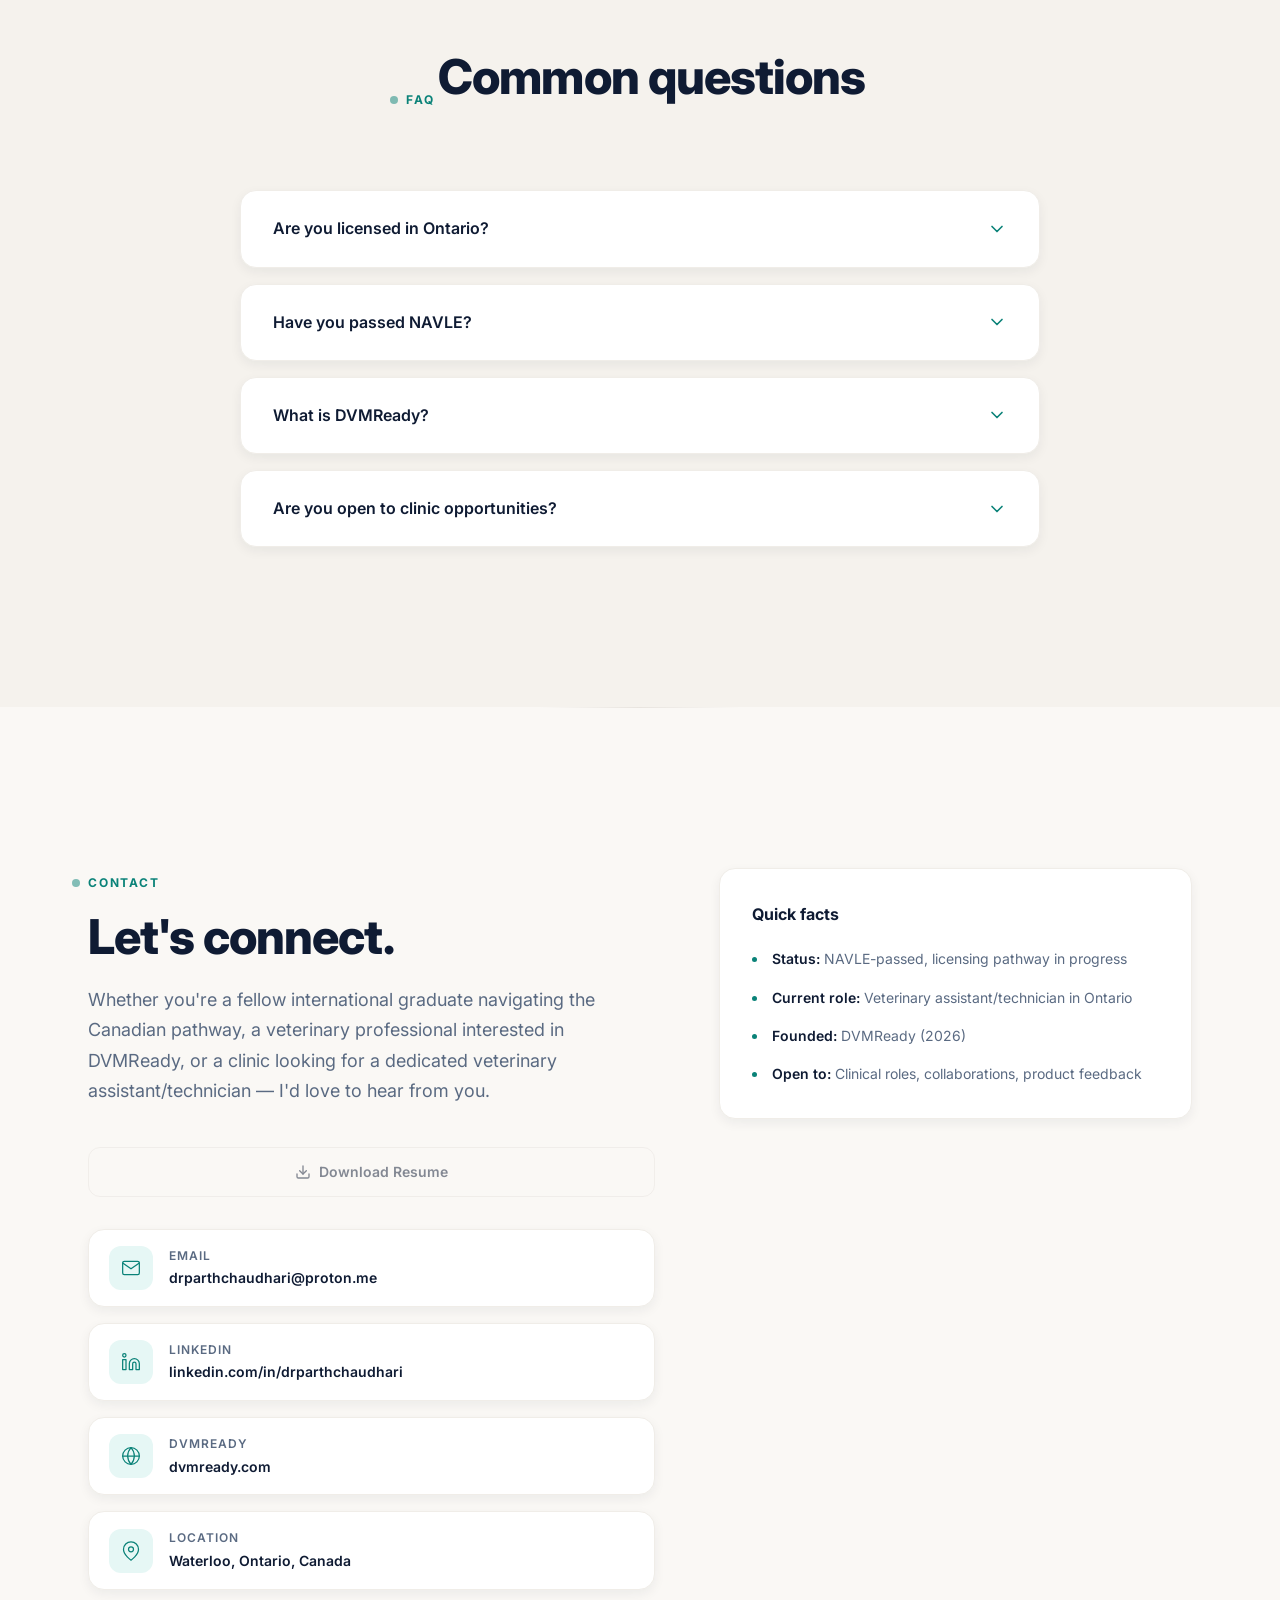
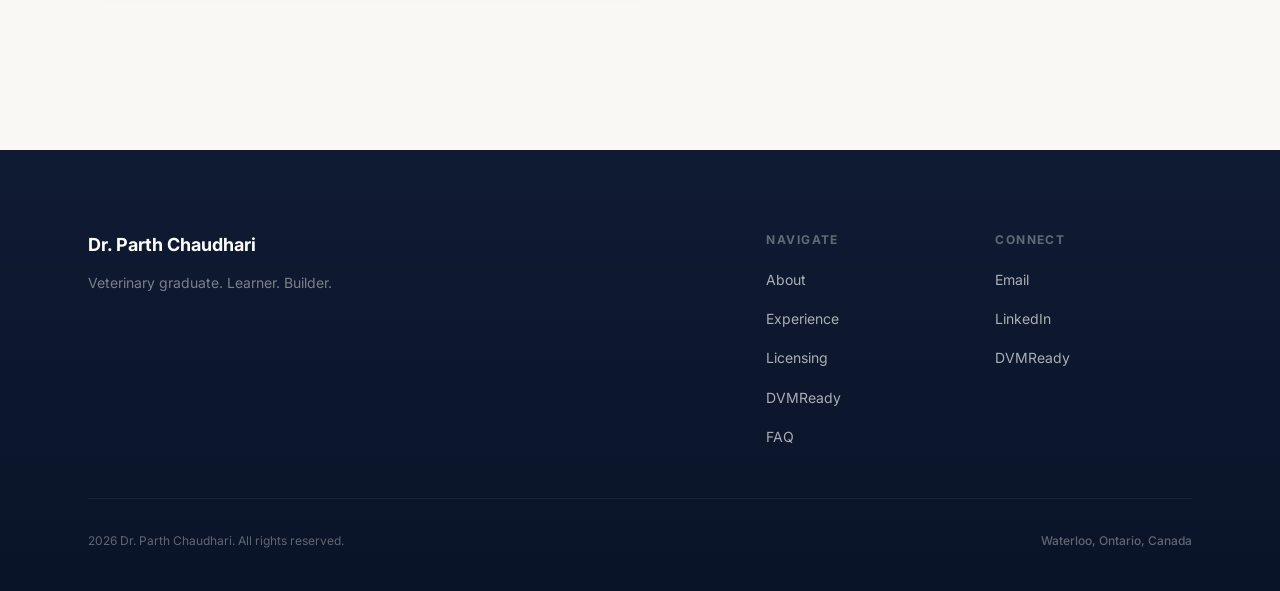
==== commit 8e12eaf7: "Fix critical CSS/HTML class mismatches and broken layout BUGS FIXED: - Hero photo: .hero-avatar → .h" ====
--- a/index.html
+++ b/index.html
@@ -192,15 +192,15 @@
             </div>
           </div>
         <div class="hero-visual">
-          <div class="hero-avatar clip-reveal">
+          <div class="hero-photo-frame clip-reveal">
             <img src="images/parth.png" alt="Dr. Parth Chaudhari" width="340" height="420">
           </div>
         </div>
         </div>
       </div>
-      <div class="hero-deco-orb hero-deco-orb--1" aria-hidden="true"></div>
-      <div class="hero-deco-orb hero-deco-orb--2" aria-hidden="true"></div>
-      <div class="scroll-indicator" aria-hidden="true">
+      <div class="hero-orb hero-orb--1" aria-hidden="true"></div>
+      <div class="hero-orb hero-orb--2" aria-hidden="true"></div>
+      <div class="scroll-hint" aria-hidden="true">
         <span>Scroll</span>
         <svg width="20" height="20" viewBox="0 0 24 24" fill="none" stroke="currentColor" stroke-width="2" stroke-linecap="round" stroke-linejoin="round"><polyline points="6 9 12 15 18 9"/></svg>
       </div>
@@ -256,7 +256,6 @@
 
     <div class="section-divider" aria-hidden="true"></div>
 
-    <div class="noise-overlay" aria-hidden="true"></div>
 
     <!-- About Section -->
     <section class="section section--about" id="about">
@@ -496,7 +495,6 @@
 
     <div class="section-divider" aria-hidden="true"></div>
 
-    <div class="noise-overlay" aria-hidden="true"></div>
 
     <!-- DVMReady Founder Section -->
     <section class="section section--dvmready" id="dvmready">
@@ -508,9 +506,8 @@
             Built in 2026 to support NAVLE preparation, clinical decision-making, and the international veterinary graduate journey.
           </p>
         </div>
-        <div class="dvmready-intro">
-          <h3 class="dvmready-intro-title">Why I Built DVMReady</h3>
-          <p class="dvmready-lead">
+        <div class="dvmready-story">
+          <p>
             DVMReady was created from the real challenges of moving through the international veterinary licensing pathway: fragmented information, exam pressure, clinical confidence gaps, and limited practical tools for day-to-day learning. I built it because I lived those challenges — and I believe no veterinarian should navigate them alone.
           </p>
           <a href="https://dvmready.com" class="btn btn--light" target="_blank" rel="noopener noreferrer">
@@ -787,46 +784,63 @@
 
     <div class="section-divider" aria-hidden="true"></div>
 
-    <div class="noise-overlay" aria-hidden="true"></div>
-
-    <!-- Credentials & Mission Section -->
+    <!-- Credentials Section -->
     <section class="section section--credentials" id="credentials">
       <div class="container">
-        <div class="credentials-layout">
-          <div class="credentials-checklist">
-            <h3 class="credentials-heading">Credentials</h3>
-            <ul class="credentials-list">
-              <li>
-                <svg class="check-icon" width="20" height="20" viewBox="0 0 24 24" fill="none" stroke="currentColor" stroke-width="2.5" stroke-linecap="round" stroke-linejoin="round" aria-hidden="true"><polyline points="20 6 9 17 4 12"/></svg>
-                Veterinary Degree — India
-              </li>
-              <li>
-                <svg class="check-icon" width="20" height="20" viewBox="0 0 24 24" fill="none" stroke="currentColor" stroke-width="2.5" stroke-linecap="round" stroke-linejoin="round" aria-hidden="true"><polyline points="20 6 9 17 4 12"/></svg>
-                BCSE Passed
-              </li>
-              <li>
-                <svg class="check-icon" width="20" height="20" viewBox="0 0 24 24" fill="none" stroke="currentColor" stroke-width="2.5" stroke-linecap="round" stroke-linejoin="round" aria-hidden="true"><polyline points="20 6 9 17 4 12"/></svg>
-                NAVLE Passed
-              </li>
-              <li>
-                <svg class="check-icon" width="20" height="20" viewBox="0 0 24 24" fill="none" stroke="currentColor" stroke-width="2.5" stroke-linecap="round" stroke-linejoin="round" aria-hidden="true"><polyline points="20 6 9 17 4 12"/></svg>
-                Canadian Licensing Pathway in Progress
-              </li>
-            </ul>
-          </div>
-          <div class="credentials-mission" id="mission">
-            <span class="section-kicker">Mission</span>
-            <blockquote class="mission-quote">
-              "My goal is to bridge international veterinary experience, Canadian clinical practice, 
-              and digital education tools to help veterinary professionals learn faster and work more confidently."
-            </blockquote>
-            <p class="mission-text">
-              Every international veterinary graduate has a unique story. Mine involves large-animal practice in rural India, 
-              NAVLE preparation at midnight, and building a tech product between clinical shifts in Ontario. 
-              I believe that experience — clinical, cultural, and technical — is what makes DVMReady useful. 
-              It's built by someone who actually walked the path.
-            </p>
-          </div>
+        <div class="section-header reveal">
+          <span class="section-kicker">Credentials</span>
+          <h2 class="section-title section-title-accent" data-animate="text">Verified. Transparent. In progress.</h2>
+        </div>
+        <div class="credentials-grid reveal-stagger">
+          <div class="credential-card">
+            <div class="credential-icon credential-icon--degree">
+              <svg width="24" height="24" viewBox="0 0 24 24" fill="none" stroke="currentColor" stroke-width="1.5" stroke-linecap="round" stroke-linejoin="round"><path d="M22 10v6M2 10l10-5 10 5-10 5z"/><path d="M6 12v5c3 3 9 3 12 0v-5"/></svg>
+            </div>
+            <h3 class="credential-title">Veterinary Degree</h3>
+            <p class="credential-text">Completed veterinary education and training in India, qualifying as a veterinarian with comprehensive large and small animal clinical preparation.</p>
+          </div>
+          <div class="credential-card">
+            <div class="credential-icon credential-icon--passed">
+              <svg width="24" height="24" viewBox="0 0 24 24" fill="none" stroke="currentColor" stroke-width="1.5" stroke-linecap="round" stroke-linejoin="round"><polyline points="20 6 9 17 4 12"/></svg>
+            </div>
+            <h3 class="credential-title">BCSE Passed</h3>
+            <p class="credential-text">Successfully passed the Basic Clinical Skills Exam, a required assessment for international veterinary graduates seeking North American licensure.</p>
+          </div>
+          <div class="credential-card">
+            <div class="credential-icon credential-icon--passed">
+              <svg width="24" height="24" viewBox="0 0 24 24" fill="none" stroke="currentColor" stroke-width="1.5" stroke-linecap="round" stroke-linejoin="round"><polyline points="20 6 9 17 4 12"/></svg>
+            </div>
+            <h3 class="credential-title">NAVLE Passed</h3>
+            <p class="credential-text">Passed the North American Veterinary Licensing Examination — the standardized exam required for veterinary licensure in the United States and Canada.</p>
+          </div>
+          <div class="credential-card credential-card--progress">
+            <div class="credential-icon credential-icon--progress">
+              <svg width="24" height="24" viewBox="0 0 24 24" fill="none" stroke="currentColor" stroke-width="1.5" stroke-linecap="round" stroke-linejoin="round"><circle cx="12" cy="12" r="10"/><polyline points="12 6 12 12 16 14"/></svg>
+            </div>
+            <h3 class="credential-title">Canadian Licensing Pathway</h3>
+            <p class="credential-text">Currently pursuing the remaining CVO and Canadian regulatory requirements toward full veterinary licensure in Ontario. This section will be updated as milestones are reached.</p>
+          </div>
+        </div>
+      </div>
+    </section>
+
+    <div class="section-divider" aria-hidden="true"></div>
+
+    <!-- Mission Section -->
+    <section class="section section--mission" id="mission">
+      <div class="container">
+        <div class="mission-content reveal">
+          <span class="section-kicker">Mission</span>
+          <blockquote class="mission-quote">
+            "My goal is to bridge international veterinary experience, Canadian clinical practice, 
+            and digital education tools to help veterinary professionals learn faster and work more confidently."
+          </blockquote>
+          <p class="mission-text">
+            Every international veterinary graduate has a unique story. Mine involves large-animal practice in rural India, 
+            NAVLE preparation at midnight, and building a tech product between clinical shifts in Ontario. 
+            I believe that experience — clinical, cultural, and technical — is what makes DVMReady useful. 
+            It's built by someone who actually walked the path.
+          </p>
         </div>
       </div>
     </section>
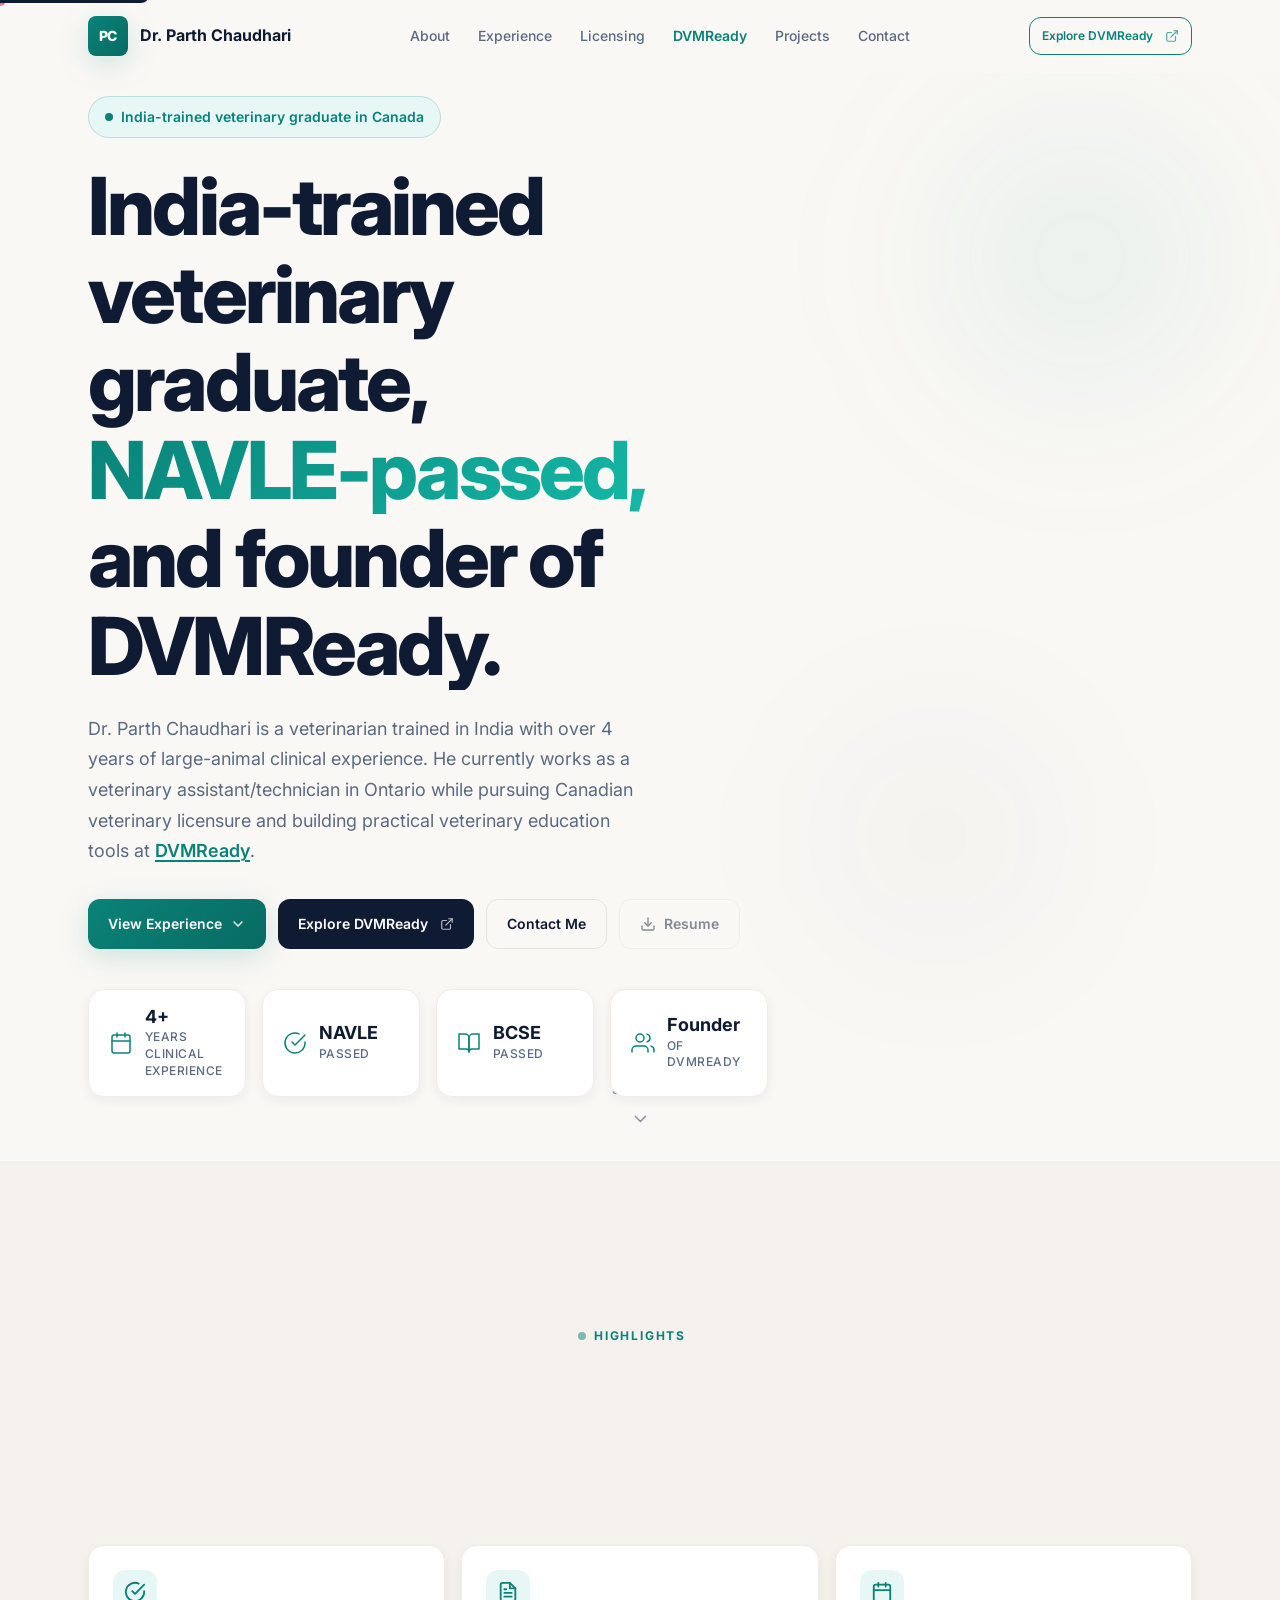
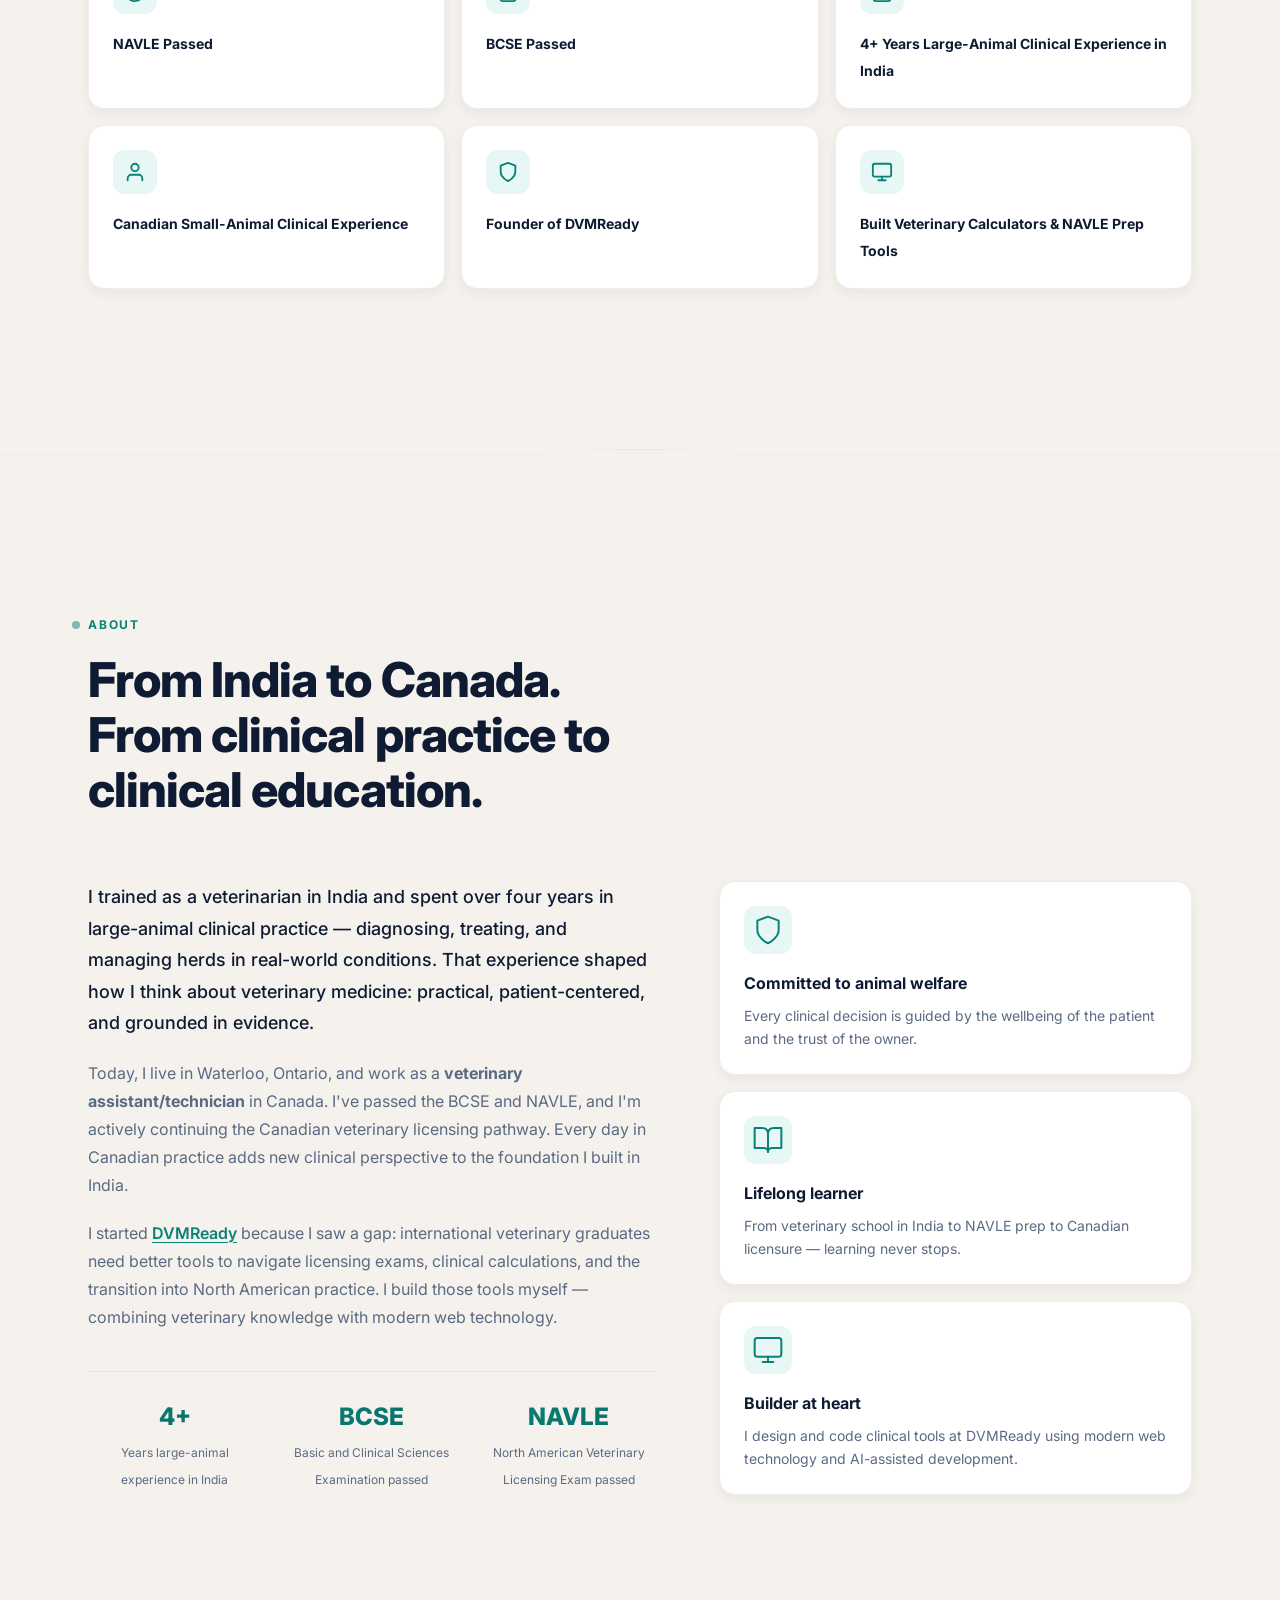
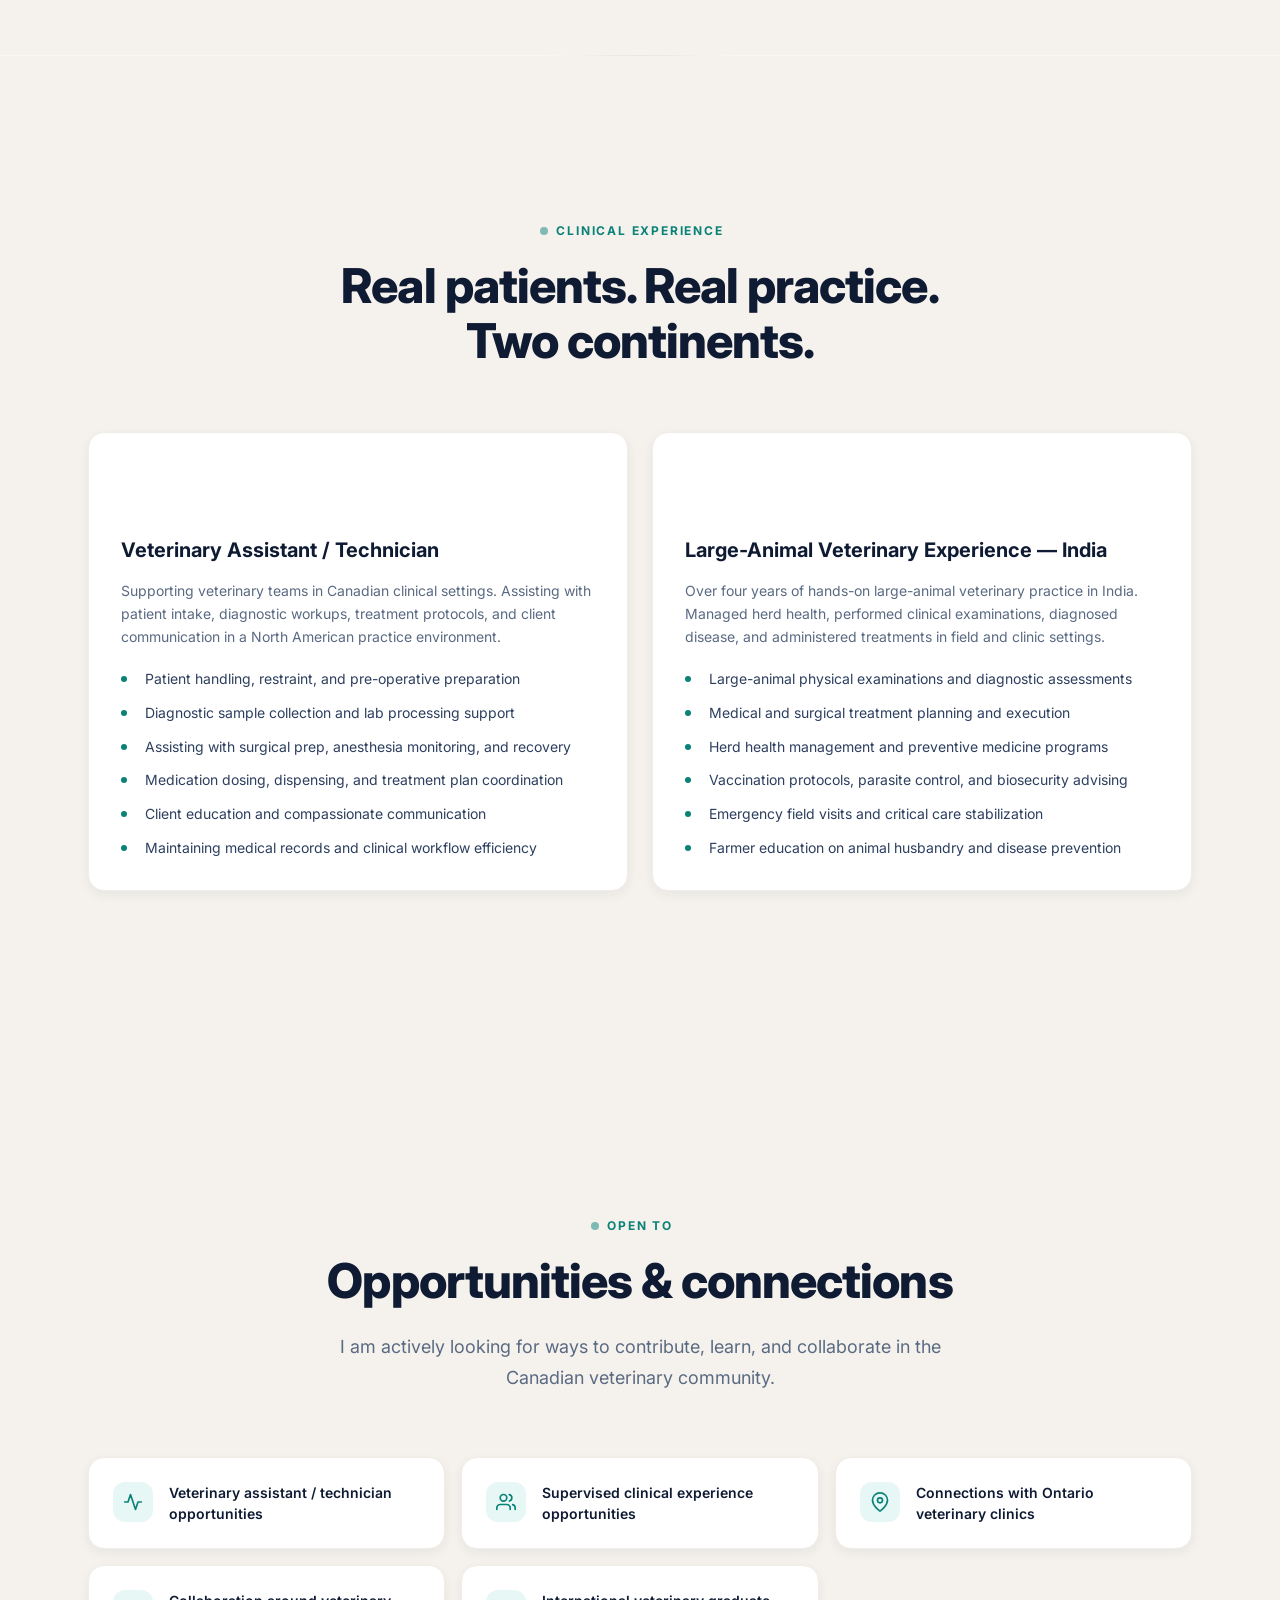
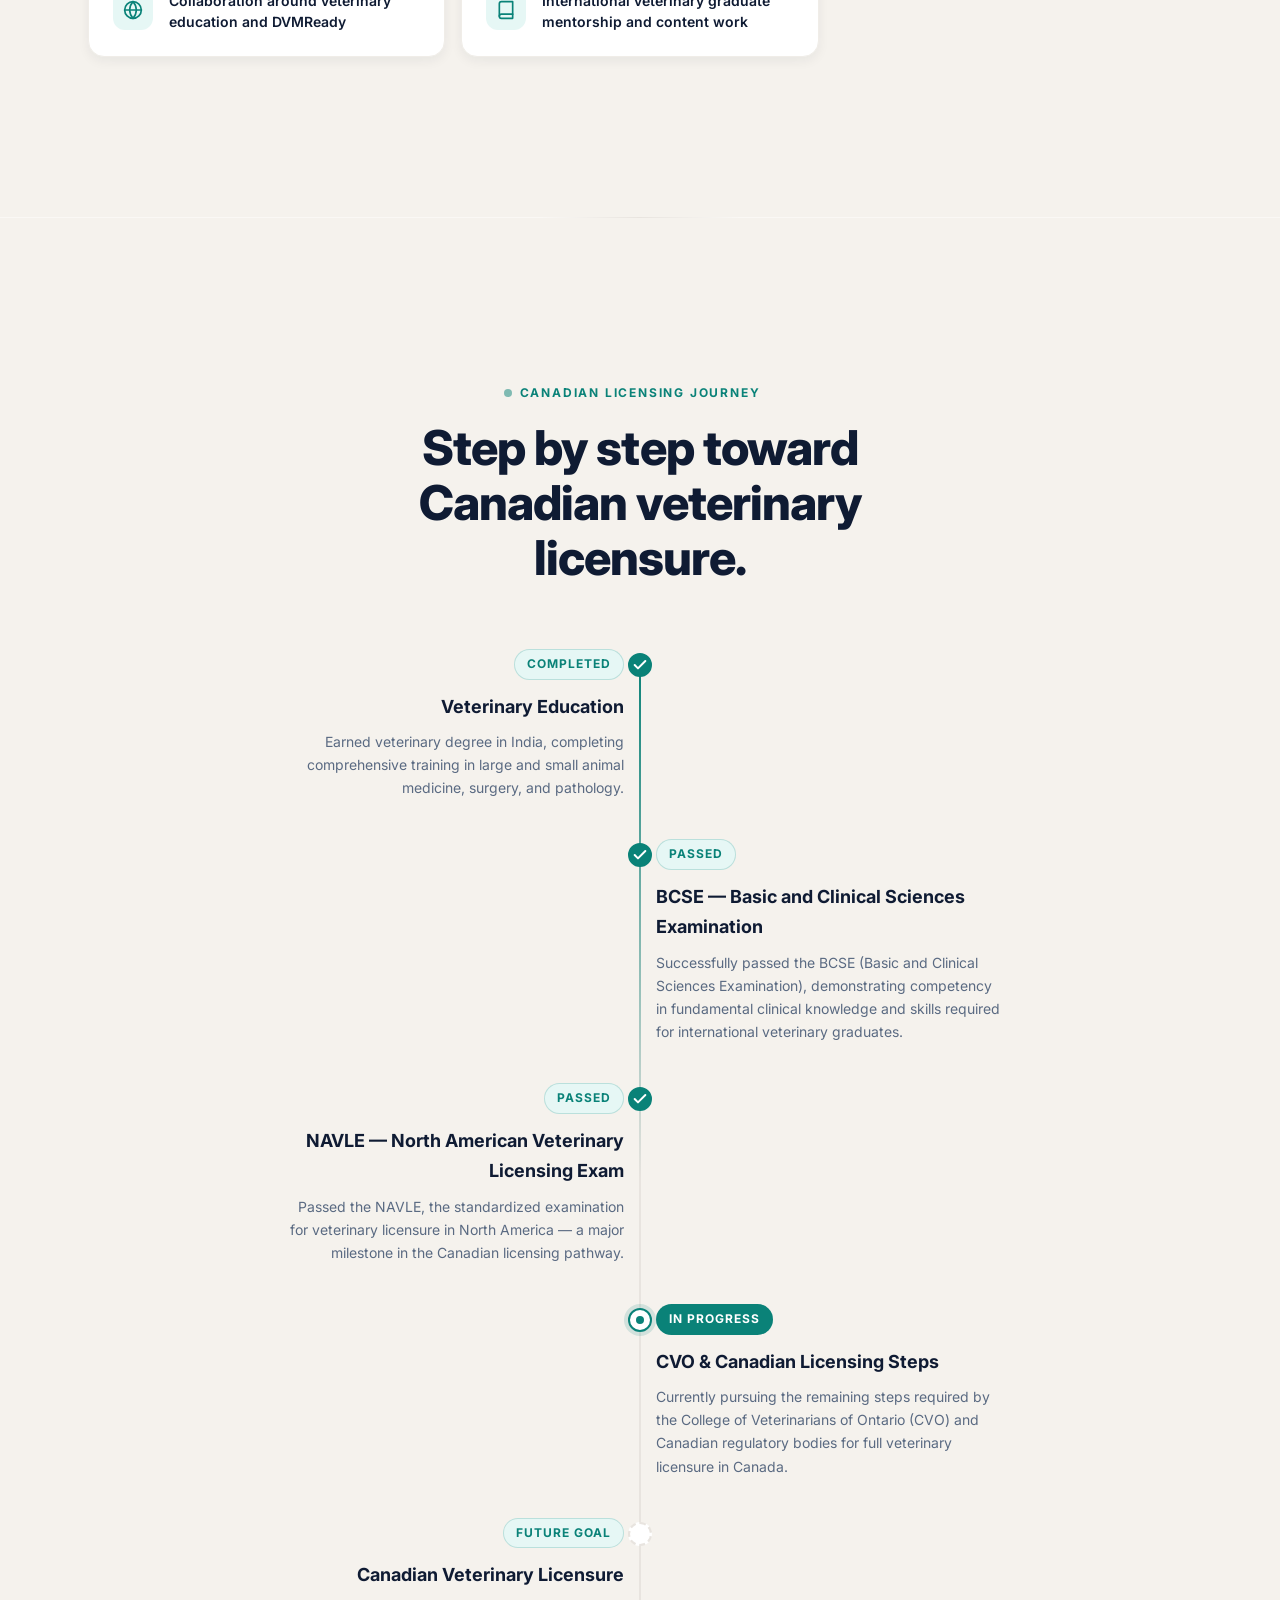
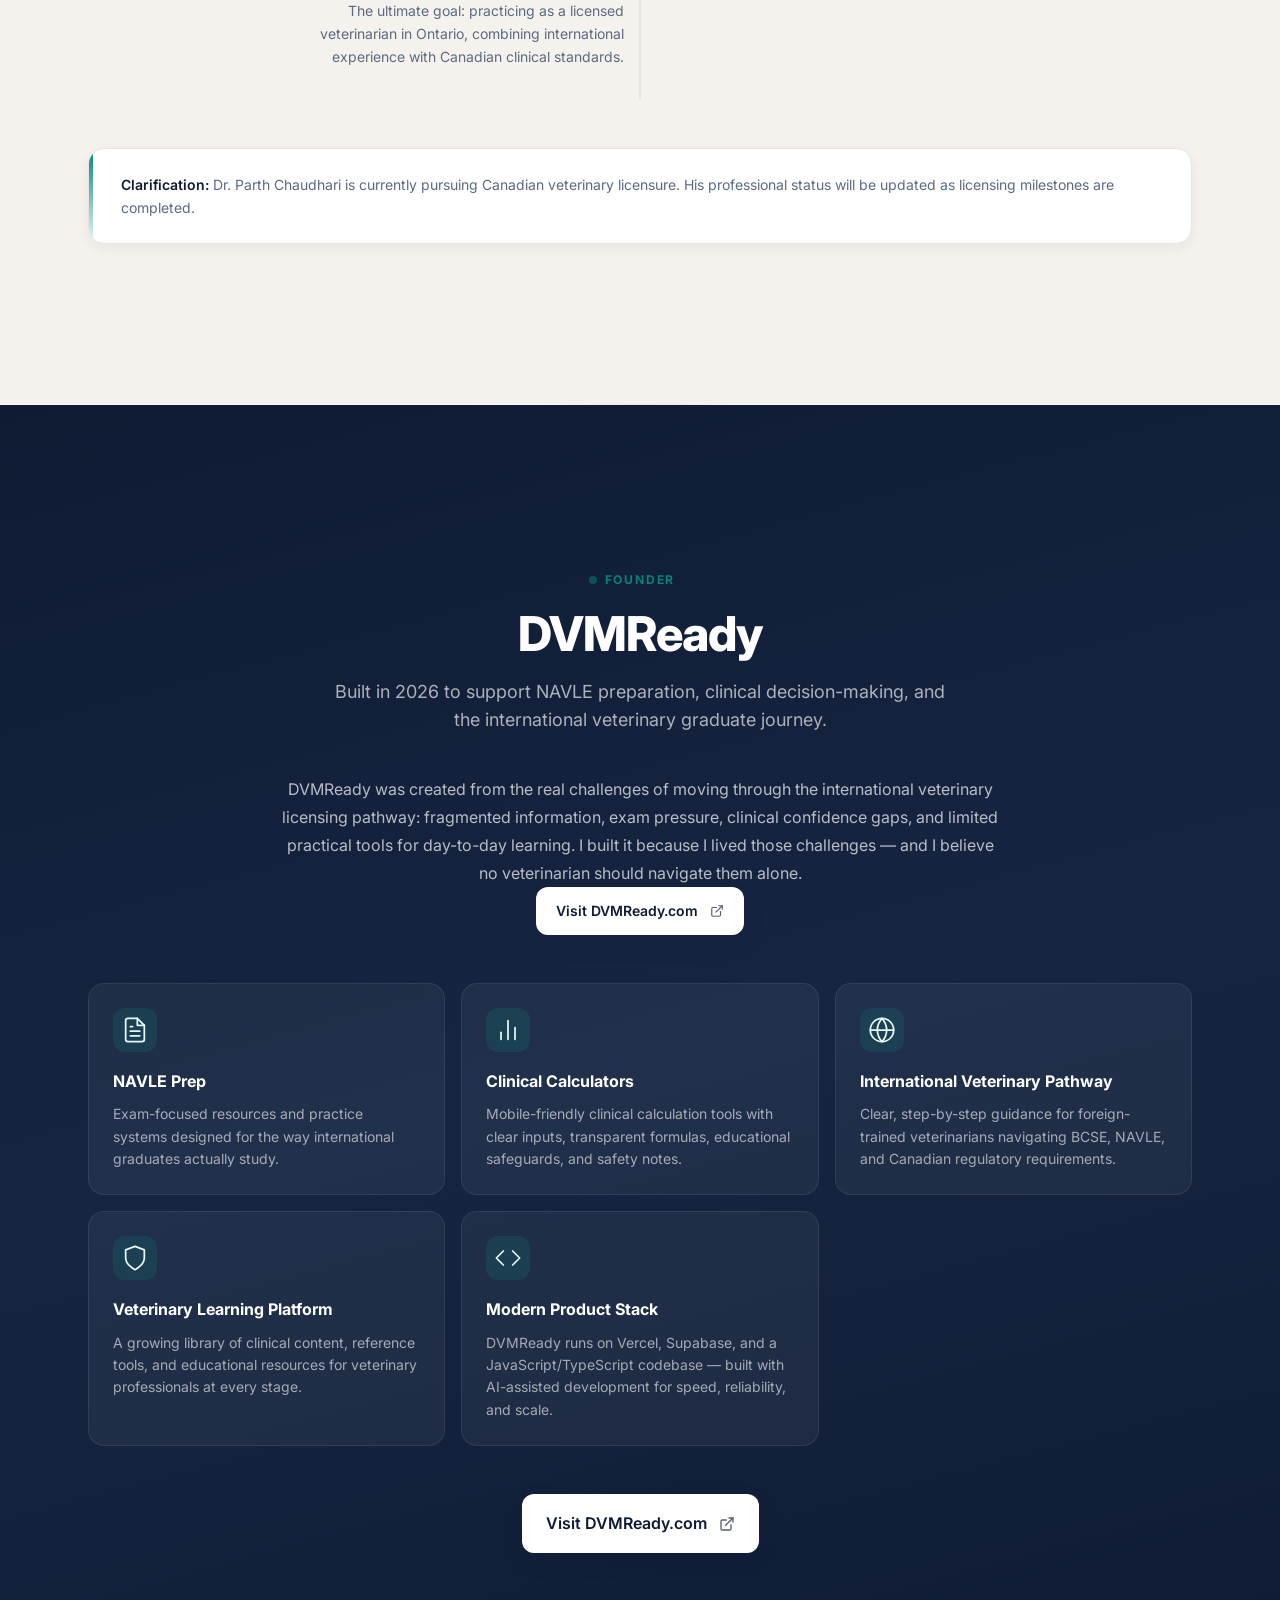
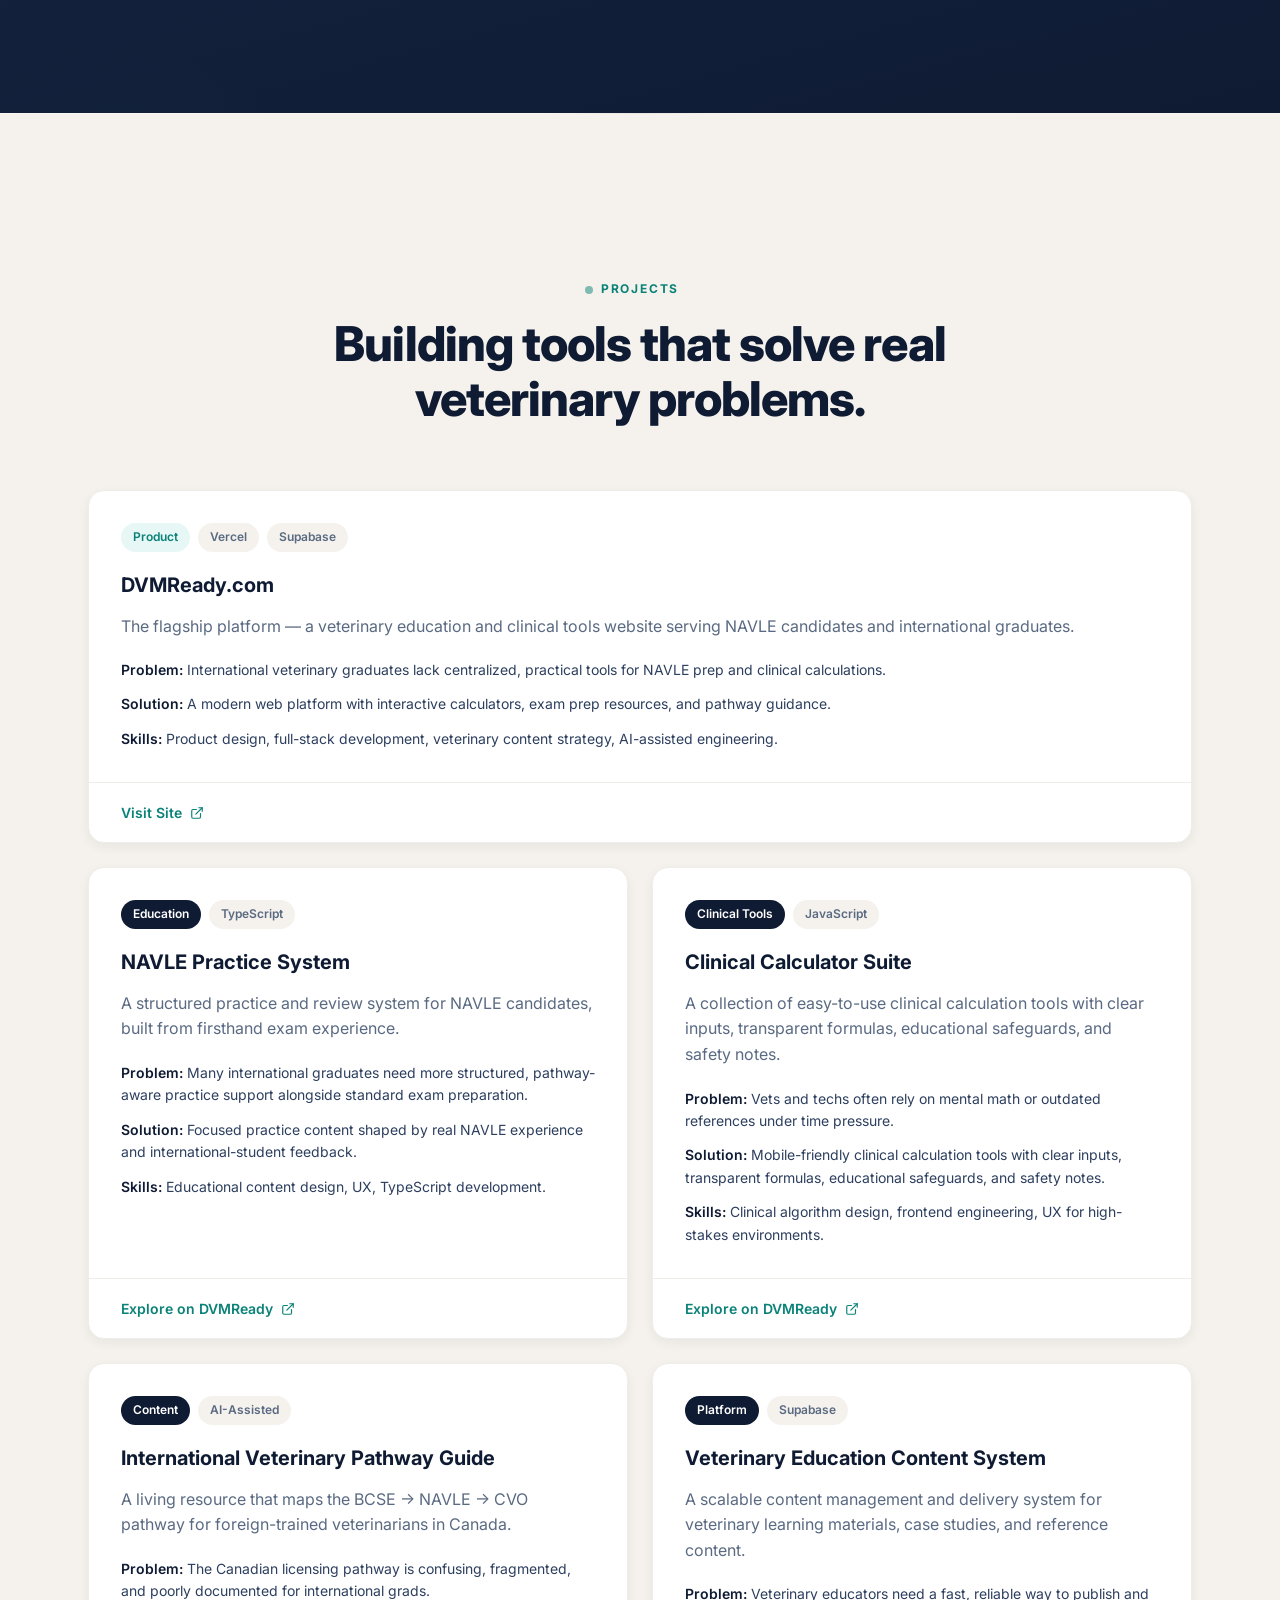
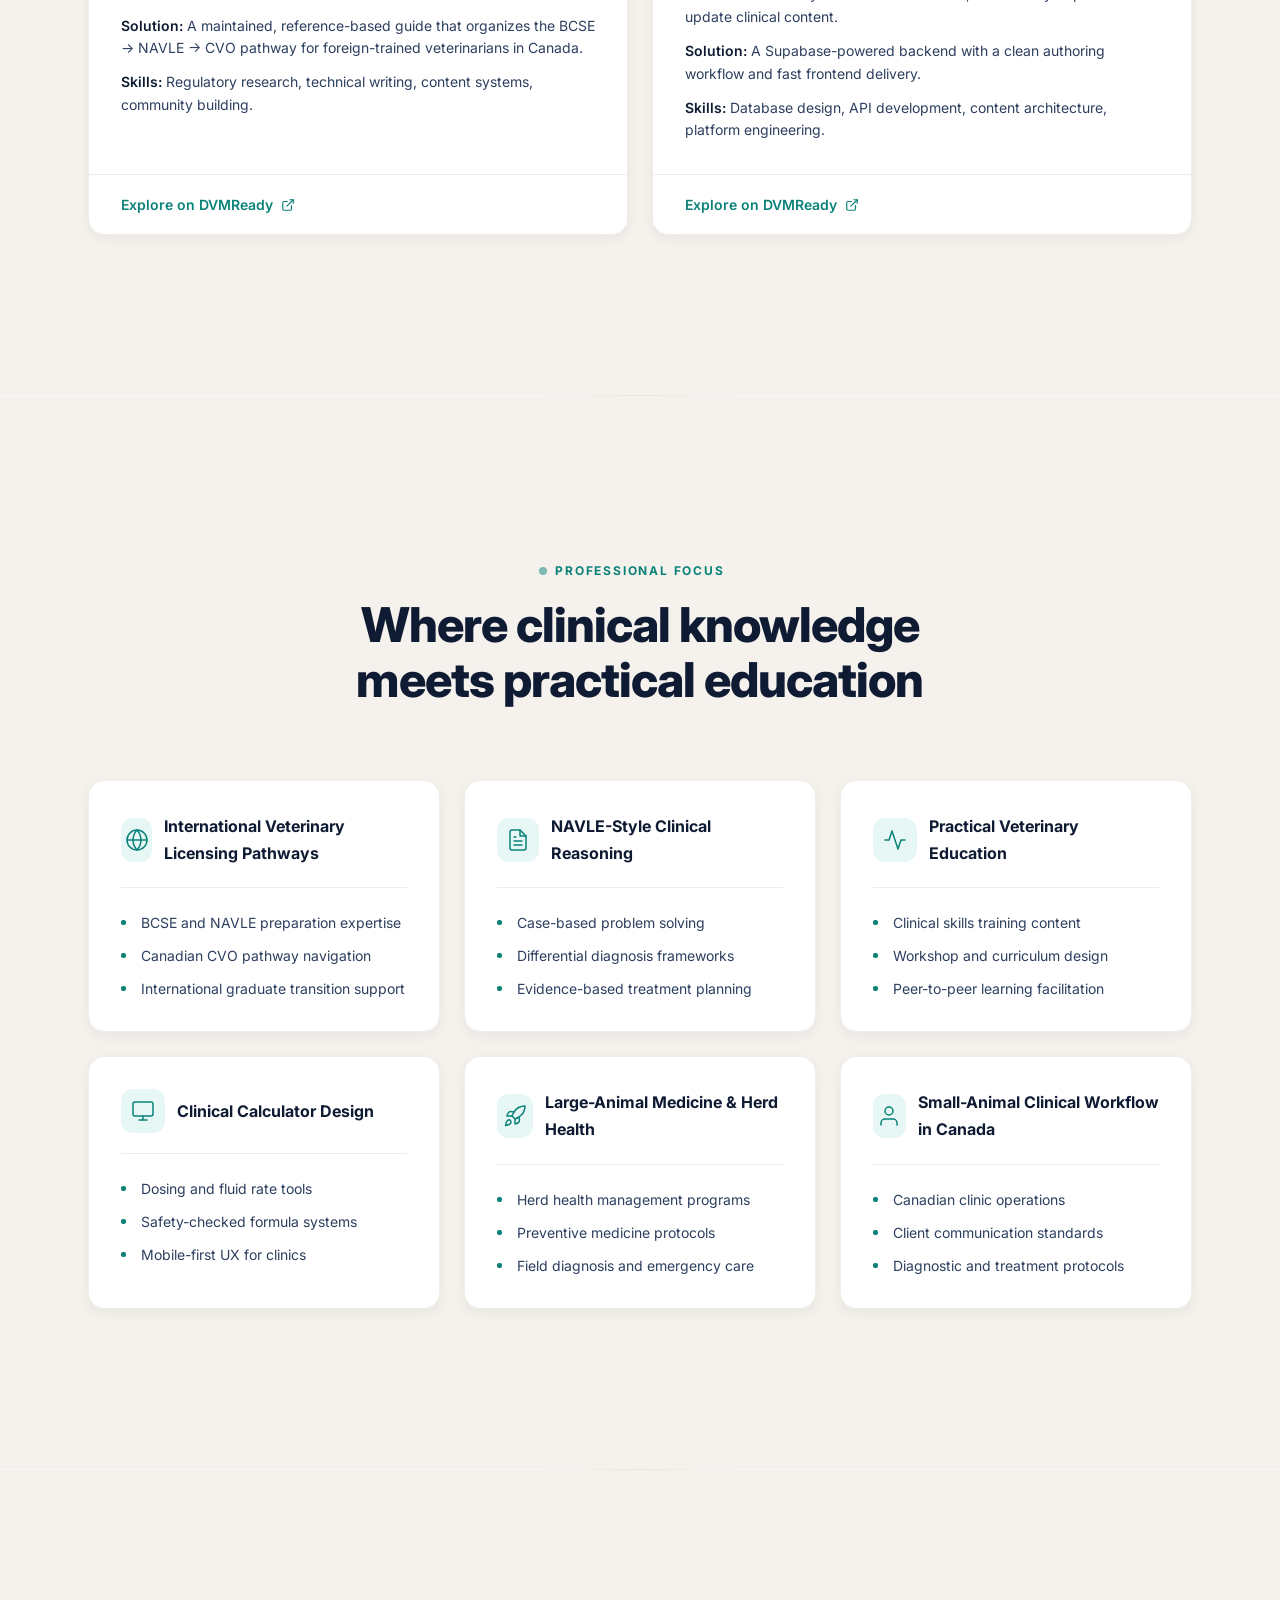
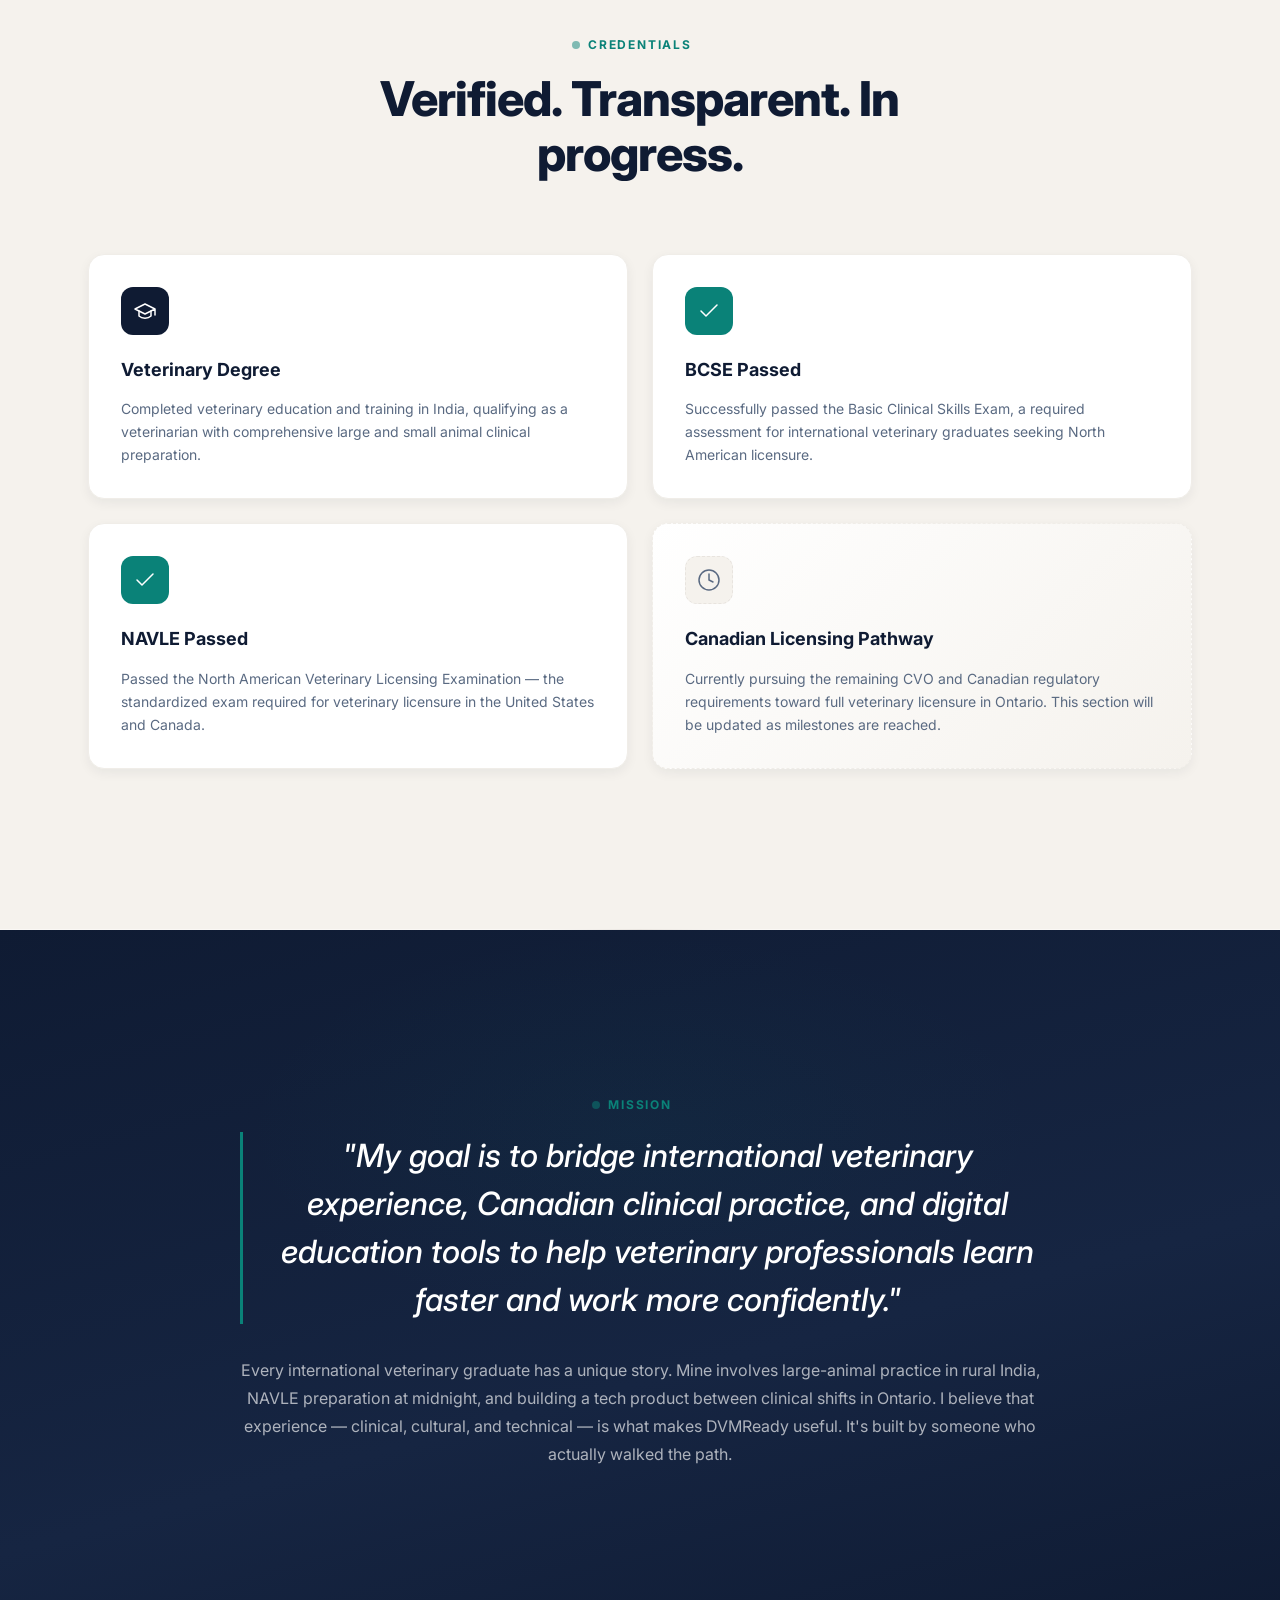
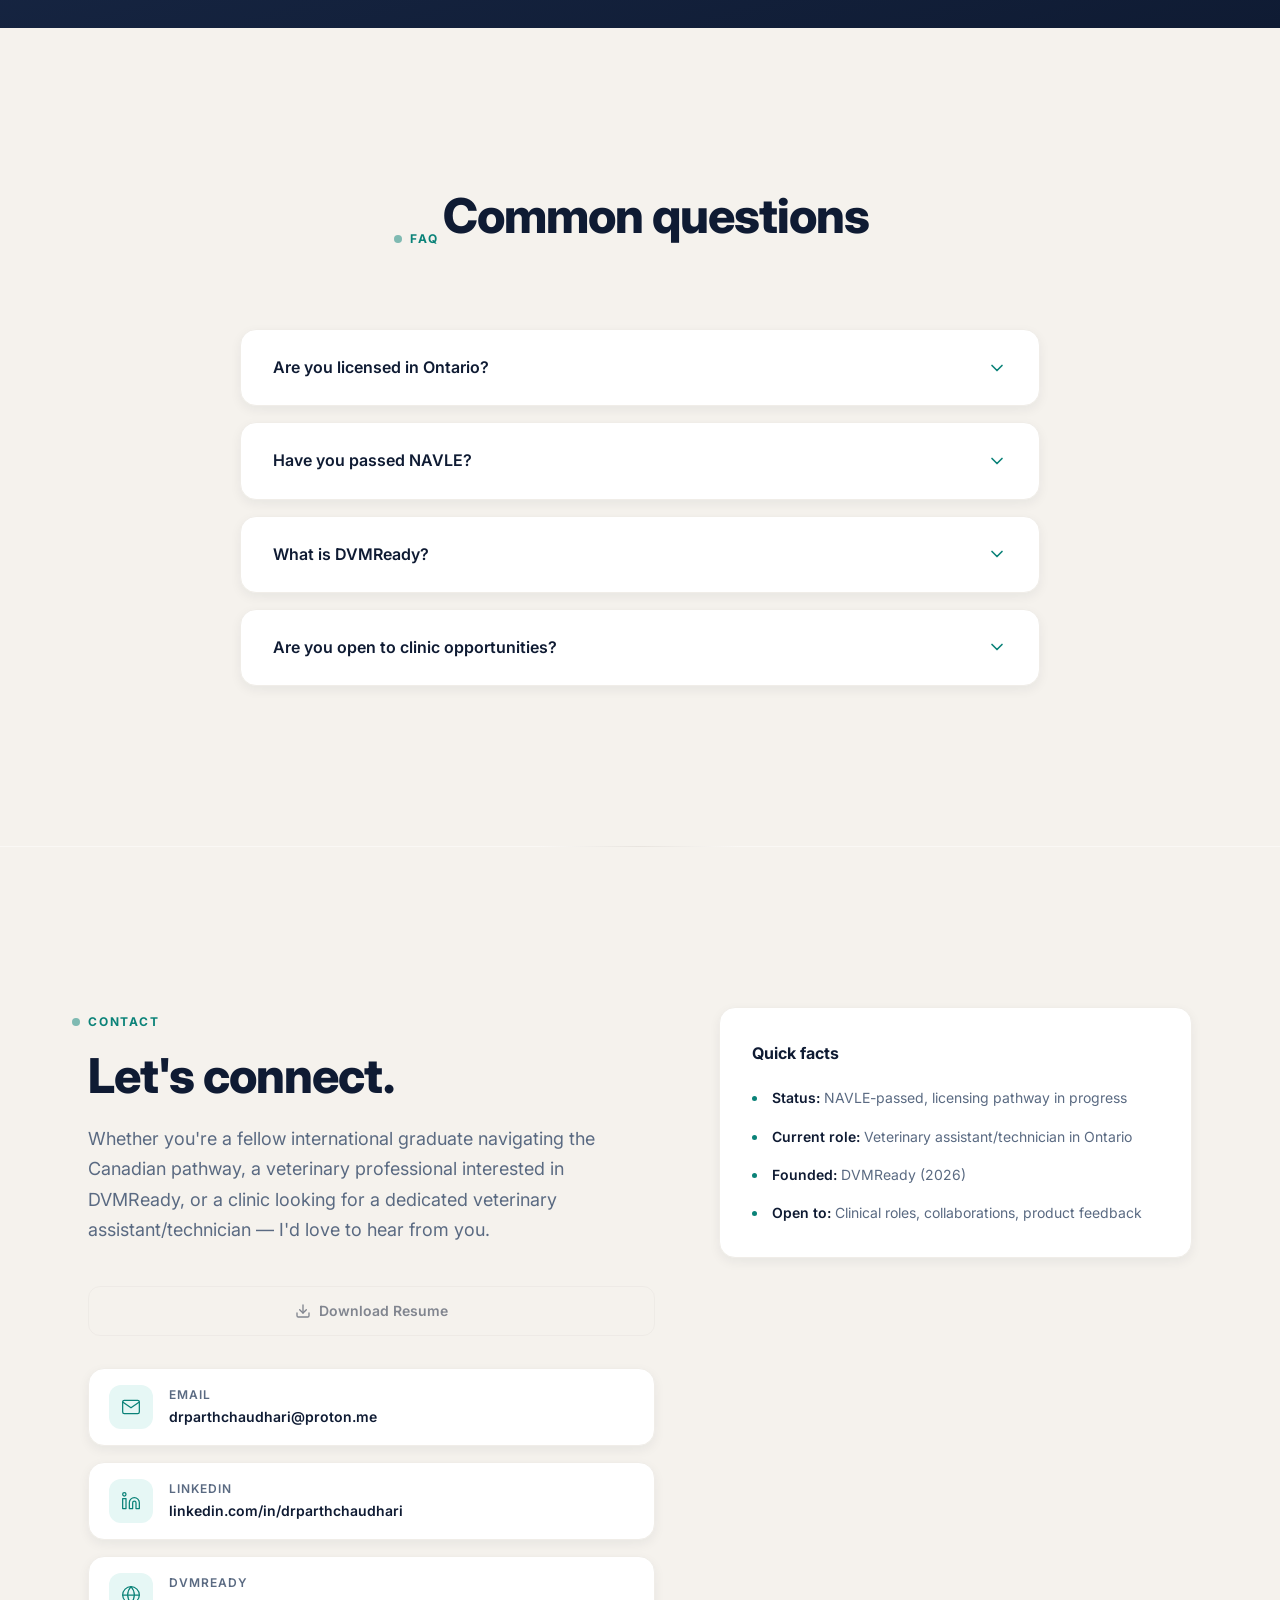
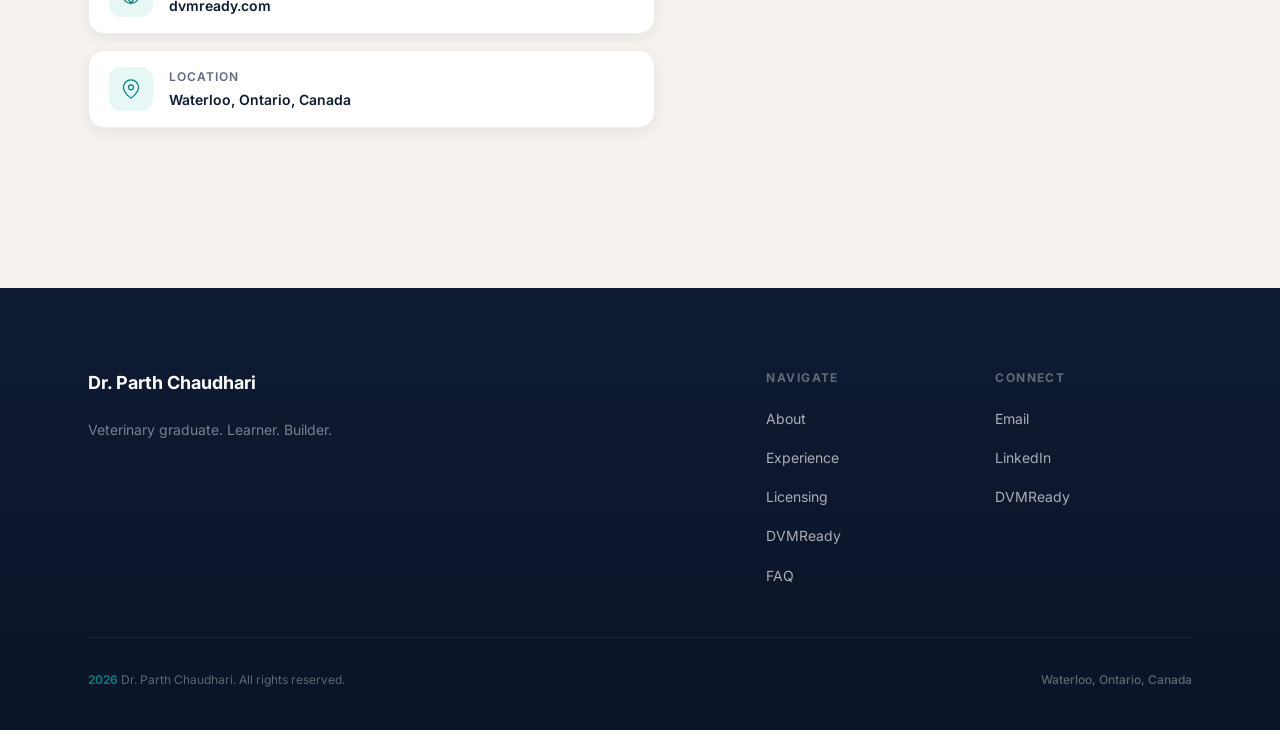
==== commit 7778708a: "Fix additional CSS/HTML class mismatches and missing styles - Fix project card inner classes: tilt-c" ====
--- a/index.html
+++ b/index.html
@@ -3,15 +3,15 @@
 <head>
   <meta charset="UTF-8">
   <meta name="viewport" content="width=device-width, initial-scale=1.0">
-  
+
   <!-- SEO -->
-  <title>Dr. Parth Chaudhari | India-Trained Veterinary Graduate & Founder of DVMReady</title>
+  <title>Dr. Parth Chaudhari | Veterinary Graduate &amp; DVMReady Founder</title>
   <meta name="description" content="Dr. Parth Chaudhari is an India-trained veterinary graduate in Ontario, Canada, NAVLE-passed, BCSE-passed, currently working as a veterinary assistant/technician, and founder of DVMReady, a veterinary education platform for NAVLE prep, clinical tools, and international veterinary graduate support.">
   <link rel="canonical" href="https://parthchaudhari.com/">
   <meta name="robots" content="index, follow">
-  
+
   <!-- Open Graph -->
-  <meta property="og:title" content="Dr. Parth Chaudhari | India-Trained Veterinary Graduate & Founder of DVMReady">
+  <meta property="og:title" content="Dr. Parth Chaudhari | Veterinary Graduate & DVMReady Founder">
   <meta property="og:description" content="Dr. Parth Chaudhari is an India-trained veterinary graduate in Ontario, Canada, NAVLE-passed, BCSE-passed, currently working as a veterinary assistant/technician, and founder of DVMReady.">
   <meta property="og:type" content="profile">
   <meta property="og:url" content="https://parthchaudhari.com/">
@@ -24,12 +24,12 @@
   <meta name="twitter:image:alt" content="Dr. Parth Chaudhari — India-Trained Veterinary Graduate & Founder of DVMReady">
   <meta property="profile:first_name" content="Parth">
   <meta property="profile:last_name" content="Chaudhari">
-  
+
   <!-- Twitter -->
   <meta name="twitter:card" content="summary_large_image">
-  <meta name="twitter:title" content="Dr. Parth Chaudhari | India-Trained Veterinary Graduate & Founder of DVMReady">
+  <meta name="twitter:title" content="Dr. Parth Chaudhari | Veterinary Graduate & DVMReady Founder">
   <meta name="twitter:description" content="Dr. Parth Chaudhari is an India-trained veterinary graduate in Ontario, Canada, NAVLE-passed, BCSE-passed, currently working as a veterinary assistant/technician, and founder of DVMReady.">
-  
+
   <!-- Structured Data: Person -->
   <script type="application/ld+json">
   {
@@ -63,15 +63,15 @@
     }
   }
   </script>
-  
+
   <!-- Preconnect -->
   <link rel="preconnect" href="https://fonts.googleapis.com">
   <link rel="preconnect" href="https://fonts.gstatic.com" crossorigin>
   <link href="https://fonts.googleapis.com/css2?family=Inter:wght@300;400;500;600;700;800&display=swap" rel="stylesheet">
-  
+
   <!-- Styles -->
   <link rel="stylesheet" href="css/style.css">
-  
+
   <!-- Favicon -->
   <link rel="icon" type="image/svg+xml" href="/images/favicon.svg">
 </head>
@@ -82,7 +82,7 @@
   </div>
   <div class="cursor" id="cursor" aria-hidden="true"></div>
   <a href="#hero" class="skip-link">Skip to content</a>
-  
+
   <!-- Navigation -->
   <header class="site-header" id="header">
     <div class="container nav-container">
@@ -90,7 +90,7 @@
         <span class="logo-mark">PC</span>
         <span class="logo-text">Dr. Parth Chaudhari</span>
       </a>
-      
+
       <nav class="main-nav" aria-label="Main navigation">
         <ul class="nav-list">
           <li><a href="#about" class="nav-link">About</a></li>
@@ -101,19 +101,19 @@
           <li><a href="#contact" class="nav-link">Contact</a></li>
         </ul>
       </nav>
-      
+
       <a href="https://dvmready.com" class="btn btn--small btn--outline nav-cta" target="_blank" rel="noopener noreferrer">
         Explore DVMReady
         <svg class="icon-external" width="14" height="14" viewBox="0 0 24 24" fill="none" stroke="currentColor" stroke-width="2" stroke-linecap="round" stroke-linejoin="round" aria-hidden="true"><path d="M18 13v6a2 2 0 0 1-2 2H5a2 2 0 0 1-2-2V8a2 2 0 0 1 2-2h6"/><polyline points="15 3 21 3 21 9"/><line x1="10" y1="14" x2="21" y2="3"/></svg>
       </a>
-      
-      <button class="mobile-menu-toggle" aria-label="Toggle menu" aria-expanded="false" aria-controls="mobile-nav">
+
+      <button type="button" class="mobile-menu-toggle" aria-label="Toggle menu" aria-expanded="false" aria-controls="mobile-nav">
         <span class="hamburger"></span>
         <span class="hamburger"></span>
         <span class="hamburger"></span>
       </button>
     </div>
-    
+
     <!-- Mobile Nav -->
     <div class="mobile-nav" id="mobile-nav" hidden>
       <ul class="mobile-nav-list">
@@ -155,7 +155,7 @@
                 <svg class="icon-external" width="14" height="14" viewBox="0 0 24 24" fill="none" stroke="currentColor" stroke-width="2" stroke-linecap="round" stroke-linejoin="round" aria-hidden="true"><path d="M18 13v6a2 2 0 0 1-2 2H5a2 2 0 0 1-2-2V8a2 2 0 0 1 2-2h6"/><polyline points="15 3 21 3 21 9"/><line x1="10" y1="14" x2="21" y2="3"/></svg>
               </a>
               <a href="#contact" class="btn btn--ghost">Contact Me</a>
-              <button class="btn btn--ghost btn--disabled" disabled title="Resume coming soon">
+              <button type="button" class="btn btn--ghost btn--disabled" disabled title="Resume coming soon">
                 <svg width="16" height="16" viewBox="0 0 24 24" fill="none" stroke="currentColor" stroke-width="2" stroke-linecap="round" stroke-linejoin="round" aria-hidden="true"><path d="M21 15v4a2 2 0 0 1-2 2H5a2 2 0 0 1-2-2v-4"/><polyline points="7 10 12 15 17 10"/><line x1="12" y1="15" x2="12" y2="3"/></svg>
                 Resume
               </button>
@@ -267,19 +267,19 @@
         <div class="about-grid">
           <div class="about-text">
             <p class="lead">
-              I trained as a veterinarian in India and spent over four years in large-animal clinical practice — 
-              diagnosing, treating, and managing herds in real-world conditions. That experience shaped how I think about 
+              I trained as a veterinarian in India and spent over four years in large-animal clinical practice —
+              diagnosing, treating, and managing herds in real-world conditions. That experience shaped how I think about
               veterinary medicine: practical, patient-centered, and grounded in evidence.
             </p>
             <p>
-              Today, I live in Waterloo, Ontario, and work as a <strong>veterinary assistant/technician</strong> in Canada. 
-              I've passed the BCSE and NAVLE, and I'm actively continuing the Canadian veterinary licensing pathway. 
+              Today, I live in Waterloo, Ontario, and work as a <strong>veterinary assistant/technician</strong> in Canada.
+              I've passed the BCSE and NAVLE, and I'm actively continuing the Canadian veterinary licensing pathway.
               Every day in Canadian practice adds new clinical perspective to the foundation I built in India.
             </p>
             <p>
-              I started <a href="https://dvmready.com" target="_blank" rel="noopener noreferrer">DVMReady</a> because 
-              I saw a gap: international veterinary graduates need better tools to navigate licensing exams, clinical calculations, 
-              and the transition into North American practice. I build those tools myself — combining veterinary knowledge with 
+              I started <a href="https://dvmready.com" target="_blank" rel="noopener noreferrer">DVMReady</a> because
+              I saw a gap: international veterinary graduates need better tools to navigate licensing exams, clinical calculations,
+              and the transition into North American practice. I build those tools myself — combining veterinary knowledge with
               modern web technology.
             </p>
             <div class="about-stats">
@@ -344,7 +344,7 @@
             </div>
             <h3 class="experience-card-title">Veterinary Assistant / Technician</h3>
             <p class="experience-card-desc">
-              Supporting veterinary teams in Canadian clinical settings. Assisting with patient intake, 
+              Supporting veterinary teams in Canadian clinical settings. Assisting with patient intake,
               diagnostic workups, treatment protocols, and client communication in a North American practice environment.
             </p>
             <ul class="experience-list">
@@ -366,7 +366,7 @@
             </div>
             <h3 class="experience-card-title">Large-Animal Veterinary Experience — India</h3>
             <p class="experience-card-desc">
-              Over four years of hands-on large-animal veterinary practice in India. Managed herd health, 
+              Over four years of hands-on large-animal veterinary practice in India. Managed herd health,
               performed clinical examinations, diagnosed disease, and administered treatments in field and clinic settings.
             </p>
             <ul class="experience-list">
@@ -486,7 +486,7 @@
         </div>
         <div class="licensure-clarification">
           <p>
-            <strong>Clarification:</strong> Dr. Parth Chaudhari is currently pursuing Canadian veterinary licensure. 
+            <strong>Clarification:</strong> Dr. Parth Chaudhari is currently pursuing Canadian veterinary licensure.
             His professional status will be updated as licensing milestones are completed.
           </p>
         </div>
@@ -572,109 +572,109 @@
         </div>
         <div class="projects-grid">
           <article class="project-card project-card--featured">
-            <div class="project-card tilt-card-body">
-              <div class="project-card tilt-card-tags">
+            <div class="project-card-body">
+              <div class="project-card-tags">
                 <span class="tag tag--primary">Product</span>
                 <span class="tag">Vercel</span>
                 <span class="tag">Supabase</span>
               </div>
               <h3 class="project-card-title">DVMReady.com</h3>
               <p class="project-card-desc">The flagship platform — a veterinary education and clinical tools website serving NAVLE candidates and international graduates.</p>
-              <div class="project-card tilt-card-details">
+              <div class="project-card-details">
                 <p><strong>Problem:</strong> International veterinary graduates lack centralized, practical tools for NAVLE prep and clinical calculations.</p>
                 <p><strong>Solution:</strong> A modern web platform with interactive calculators, exam prep resources, and pathway guidance.</p>
                 <p><strong>Skills:</strong> Product design, full-stack development, veterinary content strategy, AI-assisted engineering.</p>
               </div>
             </div>
-            <div class="project-card tilt-card-footer">
+            <div class="project-card-footer">
               <a href="https://dvmready.com" class="project-link" target="_blank" rel="noopener noreferrer">
                 Visit Site
                 <svg width="14" height="14" viewBox="0 0 24 24" fill="none" stroke="currentColor" stroke-width="2" stroke-linecap="round" stroke-linejoin="round"><path d="M18 13v6a2 2 0 0 1-2 2H5a2 2 0 0 1-2-2V8a2 2 0 0 1 2-2h6"/><polyline points="15 3 21 3 21 9"/><line x1="10" y1="14" x2="21" y2="3"/></svg>
               </a>
             </div>
           </article>
-          
+
           <article class="project-card">
-            <div class="project-card tilt-card-body">
-              <div class="project-card tilt-card-tags">
+            <div class="project-card-body">
+              <div class="project-card-tags">
                 <span class="tag tag--secondary">Education</span>
                 <span class="tag">TypeScript</span>
               </div>
               <h3 class="project-card-title">NAVLE Practice System</h3>
               <p class="project-card-desc">A structured practice and review system for NAVLE candidates, built from firsthand exam experience.</p>
-              <div class="project-card tilt-card-details">
+              <div class="project-card-details">
                 <p><strong>Problem:</strong> Many international graduates need more structured, pathway-aware practice support alongside standard exam preparation.</p>
                 <p><strong>Solution:</strong> Focused practice content shaped by real NAVLE experience and international-student feedback.</p>
                 <p><strong>Skills:</strong> Educational content design, UX, TypeScript development.</p>
               </div>
             </div>
-            <div class="project-card tilt-card-footer">
+            <div class="project-card-footer">
               <a href="https://dvmready.com" class="project-link" target="_blank" rel="noopener noreferrer">
                 Explore on DVMReady
                 <svg width="14" height="14" viewBox="0 0 24 24" fill="none" stroke="currentColor" stroke-width="2" stroke-linecap="round" stroke-linejoin="round"><path d="M18 13v6a2 2 0 0 1-2 2H5a2 2 0 0 1-2-2V8a2 2 0 0 1 2-2h6"/><polyline points="15 3 21 3 21 9"/><line x1="10" y1="14" x2="21" y2="3"/></svg>
               </a>
             </div>
           </article>
-          
+
           <article class="project-card">
-            <div class="project-card tilt-card-body">
-              <div class="project-card tilt-card-tags">
+            <div class="project-card-body">
+              <div class="project-card-tags">
                 <span class="tag tag--secondary">Clinical Tools</span>
                 <span class="tag">JavaScript</span>
               </div>
               <h3 class="project-card-title">Clinical Calculator Suite</h3>
               <p class="project-card-desc">A collection of easy-to-use clinical calculation tools with clear inputs, transparent formulas, educational safeguards, and safety notes.</p>
-              <div class="project-card tilt-card-details">
+              <div class="project-card-details">
                 <p><strong>Problem:</strong> Vets and techs often rely on mental math or outdated references under time pressure.</p>
                 <p><strong>Solution:</strong> Mobile-friendly clinical calculation tools with clear inputs, transparent formulas, educational safeguards, and safety notes.</p>
                 <p><strong>Skills:</strong> Clinical algorithm design, frontend engineering, UX for high-stakes environments.</p>
               </div>
             </div>
-            <div class="project-card tilt-card-footer">
+            <div class="project-card-footer">
               <a href="https://dvmready.com" class="project-link" target="_blank" rel="noopener noreferrer">
                 Explore on DVMReady
                 <svg width="14" height="14" viewBox="0 0 24 24" fill="none" stroke="currentColor" stroke-width="2" stroke-linecap="round" stroke-linejoin="round"><path d="M18 13v6a2 2 0 0 1-2 2H5a2 2 0 0 1-2-2V8a2 2 0 0 1 2-2h6"/><polyline points="15 3 21 3 21 9"/><line x1="10" y1="14" x2="21" y2="3"/></svg>
               </a>
             </div>
           </article>
-          
+
           <article class="project-card">
-            <div class="project-card tilt-card-body">
-              <div class="project-card tilt-card-tags">
+            <div class="project-card-body">
+              <div class="project-card-tags">
                 <span class="tag tag--secondary">Content</span>
                 <span class="tag">AI-Assisted</span>
               </div>
               <h3 class="project-card-title">International Veterinary Pathway Guide</h3>
               <p class="project-card-desc">A living resource that maps the BCSE → NAVLE → CVO pathway for foreign-trained veterinarians in Canada.</p>
-              <div class="project-card tilt-card-details">
+              <div class="project-card-details">
                 <p><strong>Problem:</strong> The Canadian licensing pathway is confusing, fragmented, and poorly documented for international grads.</p>
                 <p><strong>Solution:</strong> A maintained, reference-based guide that organizes the BCSE → NAVLE → CVO pathway for foreign-trained veterinarians in Canada.</p>
                 <p><strong>Skills:</strong> Regulatory research, technical writing, content systems, community building.</p>
               </div>
             </div>
-            <div class="project-card tilt-card-footer">
+            <div class="project-card-footer">
               <a href="https://dvmready.com" class="project-link" target="_blank" rel="noopener noreferrer">
                 Explore on DVMReady
                 <svg width="14" height="14" viewBox="0 0 24 24" fill="none" stroke="currentColor" stroke-width="2" stroke-linecap="round" stroke-linejoin="round"><path d="M18 13v6a2 2 0 0 1-2 2H5a2 2 0 0 1-2-2V8a2 2 0 0 1 2-2h6"/><polyline points="15 3 21 3 21 9"/><line x1="10" y1="14" x2="21" y2="3"/></svg>
               </a>
             </div>
           </article>
-          
+
           <article class="project-card">
-            <div class="project-card tilt-card-body">
-              <div class="project-card tilt-card-tags">
+            <div class="project-card-body">
+              <div class="project-card-tags">
                 <span class="tag tag--secondary">Platform</span>
                 <span class="tag">Supabase</span>
               </div>
               <h3 class="project-card-title">Veterinary Education Content System</h3>
               <p class="project-card-desc">A scalable content management and delivery system for veterinary learning materials, case studies, and reference content.</p>
-              <div class="project-card tilt-card-details">
+              <div class="project-card-details">
                 <p><strong>Problem:</strong> Veterinary educators need a fast, reliable way to publish and update clinical content.</p>
                 <p><strong>Solution:</strong> A Supabase-powered backend with a clean authoring workflow and fast frontend delivery.</p>
                 <p><strong>Skills:</strong> Database design, API development, content architecture, platform engineering.</p>
               </div>
             </div>
-            <div class="project-card tilt-card-footer">
+            <div class="project-card-footer">
               <a href="https://dvmready.com" class="project-link" target="_blank" rel="noopener noreferrer">
                 Explore on DVMReady
                 <svg width="14" height="14" viewBox="0 0 24 24" fill="none" stroke="currentColor" stroke-width="2" stroke-linecap="round" stroke-linejoin="round"><path d="M18 13v6a2 2 0 0 1-2 2H5a2 2 0 0 1-2-2V8a2 2 0 0 1 2-2h6"/><polyline points="15 3 21 3 21 9"/><line x1="10" y1="14" x2="21" y2="3"/></svg>
@@ -708,7 +708,7 @@
               <li class="focus-item">International graduate transition support</li>
             </ul>
           </div>
-          
+
           <div class="focus-card tilt-card">
             <div class="focus-card-header">
               <div class="focus-card-icon">
@@ -722,7 +722,7 @@
               <li class="focus-item">Evidence-based treatment planning</li>
             </ul>
           </div>
-          
+
           <div class="focus-card tilt-card">
             <div class="focus-card-header">
               <div class="focus-card-icon">
@@ -736,7 +736,7 @@
               <li class="focus-item">Peer-to-peer learning facilitation</li>
             </ul>
           </div>
-          
+
           <div class="focus-card tilt-card">
             <div class="focus-card-header">
               <div class="focus-card-icon">
@@ -750,7 +750,7 @@
               <li class="focus-item">Mobile-first UX for clinics</li>
             </ul>
           </div>
-          
+
           <div class="focus-card tilt-card">
             <div class="focus-card-header">
               <div class="focus-card-icon">
@@ -764,7 +764,7 @@
               <li class="focus-item">Field diagnosis and emergency care</li>
             </ul>
           </div>
-          
+
           <div class="focus-card tilt-card">
             <div class="focus-card-header">
               <div class="focus-card-icon">
@@ -832,13 +832,13 @@
         <div class="mission-content reveal">
           <span class="section-kicker">Mission</span>
           <blockquote class="mission-quote">
-            "My goal is to bridge international veterinary experience, Canadian clinical practice, 
+            "My goal is to bridge international veterinary experience, Canadian clinical practice,
             and digital education tools to help veterinary professionals learn faster and work more confidently."
           </blockquote>
           <p class="mission-text">
-            Every international veterinary graduate has a unique story. Mine involves large-animal practice in rural India, 
-            NAVLE preparation at midnight, and building a tech product between clinical shifts in Ontario. 
-            I believe that experience — clinical, cultural, and technical — is what makes DVMReady useful. 
+            Every international veterinary graduate has a unique story. Mine involves large-animal practice in rural India,
+            NAVLE preparation at midnight, and building a tech product between clinical shifts in Ontario.
+            I believe that experience — clinical, cultural, and technical — is what makes DVMReady useful.
             It's built by someone who actually walked the path.
           </p>
         </div>
@@ -854,7 +854,7 @@
         </div>
         <div class="faq-list reveal-stagger">
           <div class="faq-item">
-            <button class="faq-question" aria-expanded="false">
+            <button type="button" class="faq-question" aria-expanded="false">
               <span>Are you licensed in Ontario?</span>
               <svg width="20" height="20" viewBox="0 0 24 24" fill="none" stroke="currentColor" stroke-width="2" stroke-linecap="round" stroke-linejoin="round"><polyline points="6 9 12 15 18 9"/></svg>
             </button>
@@ -863,7 +863,7 @@
             </div>
           </div>
           <div class="faq-item">
-            <button class="faq-question" aria-expanded="false">
+            <button type="button" class="faq-question" aria-expanded="false">
               <span>Have you passed NAVLE?</span>
               <svg width="20" height="20" viewBox="0 0 24 24" fill="none" stroke="currentColor" stroke-width="2" stroke-linecap="round" stroke-linejoin="round"><polyline points="6 9 12 15 18 9"/></svg>
             </button>
@@ -872,7 +872,7 @@
             </div>
           </div>
           <div class="faq-item">
-            <button class="faq-question" aria-expanded="false">
+            <button type="button" class="faq-question" aria-expanded="false">
               <span>What is DVMReady?</span>
               <svg width="20" height="20" viewBox="0 0 24 24" fill="none" stroke="currentColor" stroke-width="2" stroke-linecap="round" stroke-linejoin="round"><polyline points="6 9 12 15 18 9"/></svg>
             </button>
@@ -881,7 +881,7 @@
             </div>
           </div>
           <div class="faq-item">
-            <button class="faq-question" aria-expanded="false">
+            <button type="button" class="faq-question" aria-expanded="false">
               <span>Are you open to clinic opportunities?</span>
               <svg width="20" height="20" viewBox="0 0 24 24" fill="none" stroke="currentColor" stroke-width="2" stroke-linecap="round" stroke-linejoin="round"><polyline points="6 9 12 15 18 9"/></svg>
             </button>
@@ -903,12 +903,12 @@
             <span class="section-kicker">Contact</span>
             <h2 class="section-title">Let's connect.</h2>
             <p class="contact-lead">
-              Whether you're a fellow international graduate navigating the Canadian pathway, 
-              a veterinary professional interested in DVMReady, or a clinic looking for a dedicated 
+              Whether you're a fellow international graduate navigating the Canadian pathway,
+              a veterinary professional interested in DVMReady, or a clinic looking for a dedicated
               veterinary assistant/technician — I'd love to hear from you.
             </p>
             <div class="contact-methods">
-              <button class="btn btn--ghost btn--disabled" disabled style="margin-bottom: var(--space-4); width: 100%;" title="Resume coming soon">
+              <button type="button" class="btn btn--ghost btn--disabled contact-resume-button" disabled title="Resume coming soon">
                 <svg width="16" height="16" viewBox="0 0 24 24" fill="none" stroke="currentColor" stroke-width="2" stroke-linecap="round" stroke-linejoin="round" aria-hidden="true"><path d="M21 15v4a2 2 0 0 1-2 2H5a2 2 0 0 1-2-2v-4"/><polyline points="7 10 12 15 17 10"/><line x1="12" y1="15" x2="12" y2="3"/></svg>
                 Download Resume
               </button>
--- a/css/style.css
+++ b/css/style.css
@@ -23,7 +23,7 @@
   --border: #E8E4DF;
   --border-light: #F0EDE8;
   --border-accent: rgba(10, 130, 120, 0.2);
-  
+
   /* Shadows */
   --shadow-sm: 0 1px 2px rgba(15, 27, 51, 0.04);
   --shadow: 0 4px 12px rgba(15, 27, 51, 0.06);
@@ -32,7 +32,7 @@
   --shadow-xl: 0 24px 60px rgba(15, 27, 51, 0.14);
   --shadow-accent: 0 8px 30px rgba(10, 130, 120, 0.18);
   --shadow-inset: inset 0 2px 4px rgba(15, 27, 51, 0.03);
-  
+
   /* Typography */
   --font: 'Inter', -apple-system, BlinkMacSystemFont, 'Segoe UI', Roboto, sans-serif;
   --text-xs: 0.75rem;
@@ -45,7 +45,7 @@
   --text-4xl: 2.5rem;
   --text-5xl: 3.5rem;
   --text-6xl: 4.5rem;
-  
+
   /* Spacing */
   --space-1: 0.25rem;
   --space-2: 0.5rem;
@@ -61,7 +61,7 @@
   --space-24: 6rem;
   --space-32: 8rem;
   --space-40: 10rem;
-  
+
   /* Layout */
   --container: 1200px;
   --radius-sm: 8px;
@@ -69,7 +69,7 @@
   --radius-lg: 16px;
   --radius-xl: 24px;
   --radius-pill: 999px;
-  
+
   /* Animation */
   --ease-out: cubic-bezier(0.25, 0.46, 0.45, 0.94);
   --ease-out-expo: cubic-bezier(0.16, 1, 0.3, 1);
@@ -421,6 +421,25 @@
 
 .btn--disabled::before { display: none; }
 
+/* Icon utilities */
+.icon {
+  flex-shrink: 0;
+  transition: transform var(--duration-fast);
+}
+
+.icon-external {
+  flex-shrink: 0;
+  margin-left: var(--space-1);
+  opacity: 0.7;
+  transition: opacity var(--duration-fast), transform var(--duration-fast);
+}
+
+a:hover .icon-external,
+.project-link:hover .icon-external {
+  opacity: 1;
+  transform: translate(1px, -1px);
+}
+
 /* ============================================
    8. Header / Navigation
    ============================================ */
@@ -723,6 +742,55 @@
   animation: fadeInUp 0.8s var(--ease-out) 0.5s both;
 }
 
+/* Hero Stats */
+.hero-stats {
+  display: flex;
+  flex-wrap: wrap;
+  gap: var(--space-4);
+  animation: fadeInUp 0.8s var(--ease-out) 0.6s both;
+}
+
+.hero-stat {
+  display: flex;
+  align-items: center;
+  gap: var(--space-3);
+  padding: var(--space-4) var(--space-5);
+  background: var(--bg-elevated);
+  border: 1px solid var(--border-light);
+  border-radius: var(--radius-lg);
+  box-shadow: var(--shadow);
+  transition: all var(--duration-normal) var(--ease-out);
+  flex: 1 1 140px;
+  min-width: 140px;
+}
+
+.hero-stat-icon {
+  flex-shrink: 0;
+  color: var(--accent);
+}
+
+.hero-stat-body {
+  display: flex;
+  flex-direction: column;
+  gap: 2px;
+}
+
+.hero-stat-number {
+  font-size: var(--text-lg);
+  font-weight: 700;
+  color: var(--text);
+  line-height: 1.2;
+}
+
+.hero-stat-label {
+  font-size: var(--text-xs);
+  font-weight: 500;
+  color: var(--text-muted);
+  line-height: 1.4;
+  text-transform: uppercase;
+  letter-spacing: 0.04em;
+}
+
 /* Hero Photo */
 .hero-visual {
   display: none;
@@ -974,6 +1042,11 @@
    12. About Section
    ============================================ */
 .section--about { background: var(--bg-warm); }
+.section--highlights { background: var(--bg-warm); }
+.section--experience { background: var(--bg-warm); }
+.section--credentials { background: var(--bg-warm); }
+.section--projects { background: var(--bg-warm); }
+.section--contact { background: var(--bg-warm); }
 
 .about-grid {
   display: grid;
@@ -1360,6 +1433,15 @@
   background: var(--bg-elevated);
   border-color: var(--border);
   border-style: dashed;
+}
+
+.timeline-pulse {
+  position: absolute;
+  width: 8px;
+  height: 8px;
+  background: var(--accent);
+  border-radius: 50%;
+  animation: dotPulse 2s ease-in-out infinite;
 }
 
 .timeline-status {
@@ -2081,6 +2163,11 @@
   gap: var(--space-4);
 }
 
+.contact-resume-button {
+  width: 100%;
+  margin-bottom: var(--space-4);
+}
+
 .contact-method {
   display: flex;
   align-items: center;
@@ -2268,6 +2355,17 @@
   color: rgba(255, 255, 255, 0.45);
   line-height: 1.6;
   max-width: 320px;
+}
+
+.footer-brand {
+  display: flex;
+  flex-direction: column;
+  gap: var(--space-2);
+}
+
+.footer-year {
+  color: var(--accent);
+  font-weight: 600;
 }
 
 .footer-links {
@@ -2447,7 +2545,7 @@
   .timeline-item--active .timeline-marker {
     animation: none;
   }
-  
+
   .experience-card:hover,
   .project-card:hover,
   .skill-group:hover,
@@ -2493,7 +2591,7 @@
   .hero-photo-frame::after {
     display: none !important;
   }
-  
+
   .hero { min-height: auto; padding-top: 2rem; }
   .section { padding: 2rem 0; }
   body { background: white; color: black; }
@@ -2582,7 +2680,7 @@
     opacity: 0.5;
     pointer-events: none;
   }
-  
+
   .section { position: relative; }
 }
 
@@ -2615,12 +2713,12 @@
     order: -1;
     margin-bottom: var(--space-8);
   }
-  
+
   .hero-photo-frame {
     width: 260px;
     height: 320px;
   }
-  
+
   .hero-layout {
     flex-direction: column-reverse;
   }
@@ -2632,7 +2730,7 @@
     font-size: 5rem;
     letter-spacing: -0.035em;
   }
-  
+
   .section-title {
     font-size: 3rem;
   }
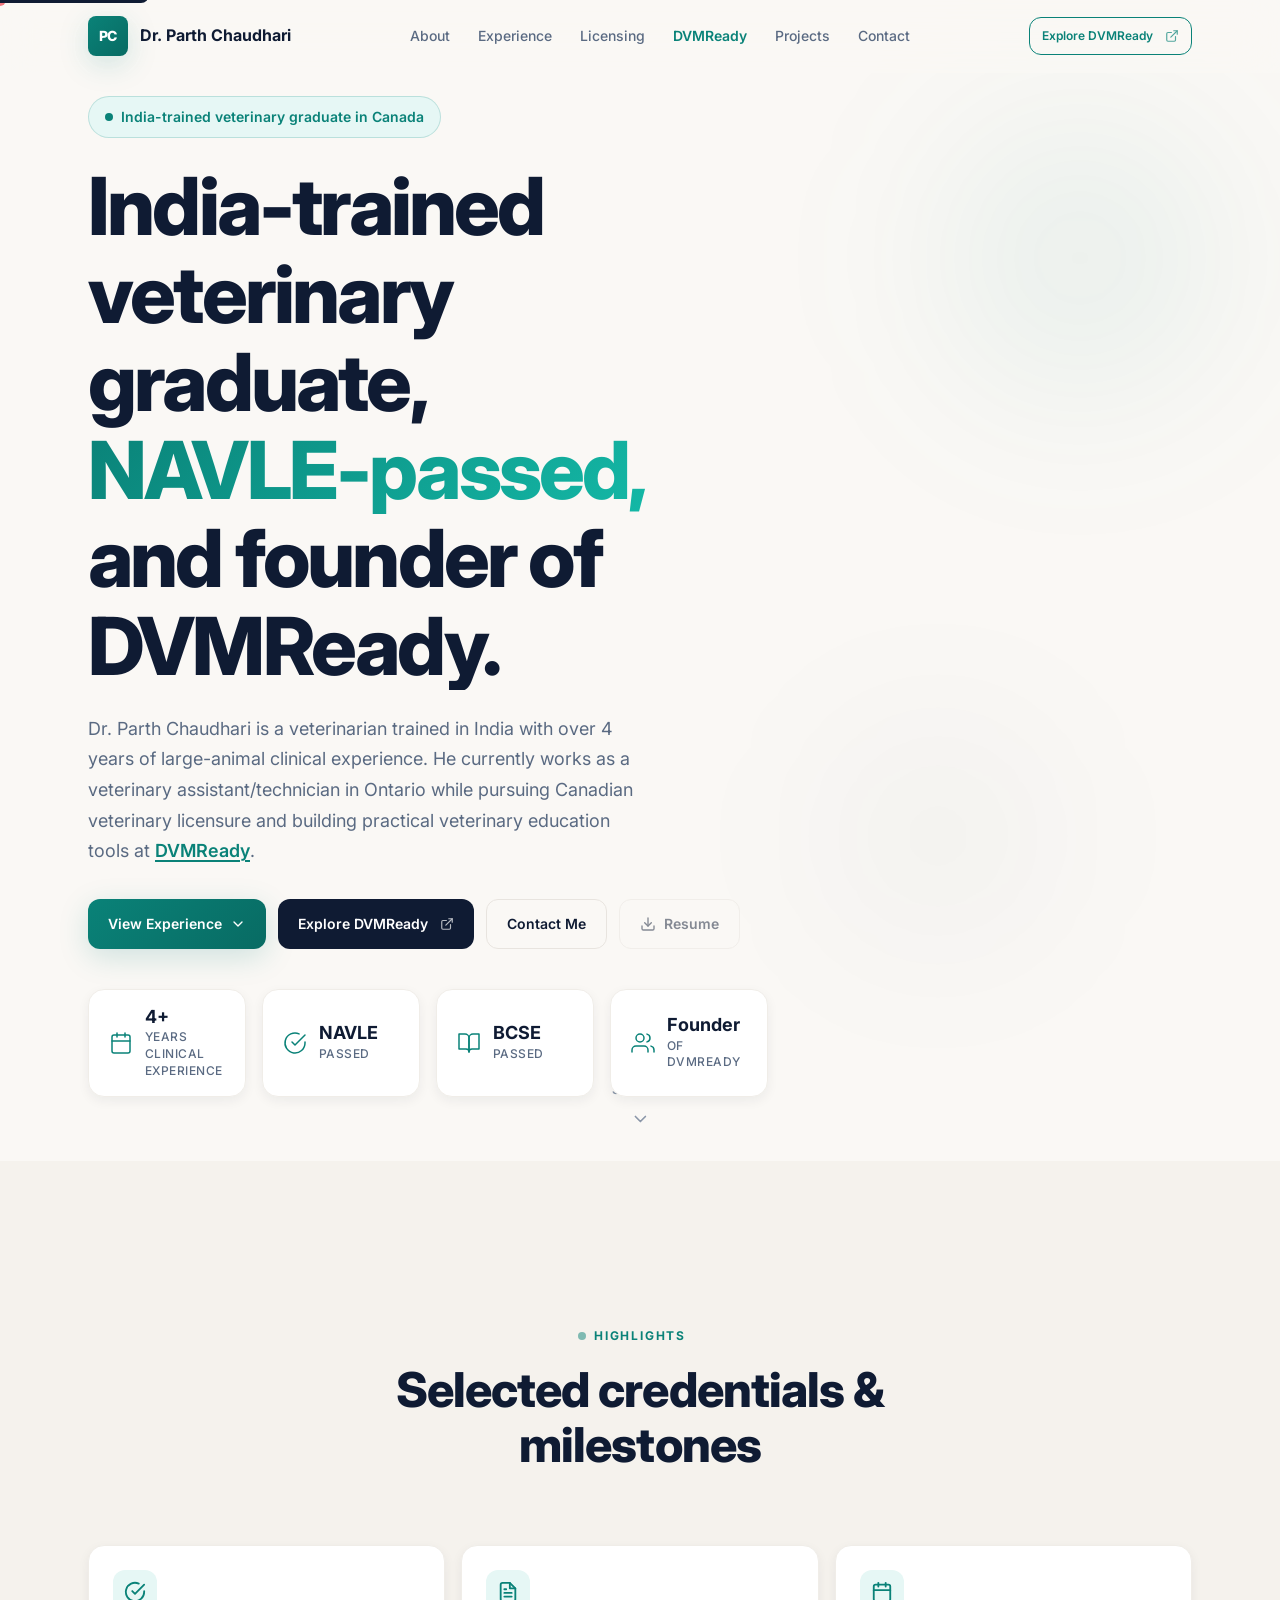
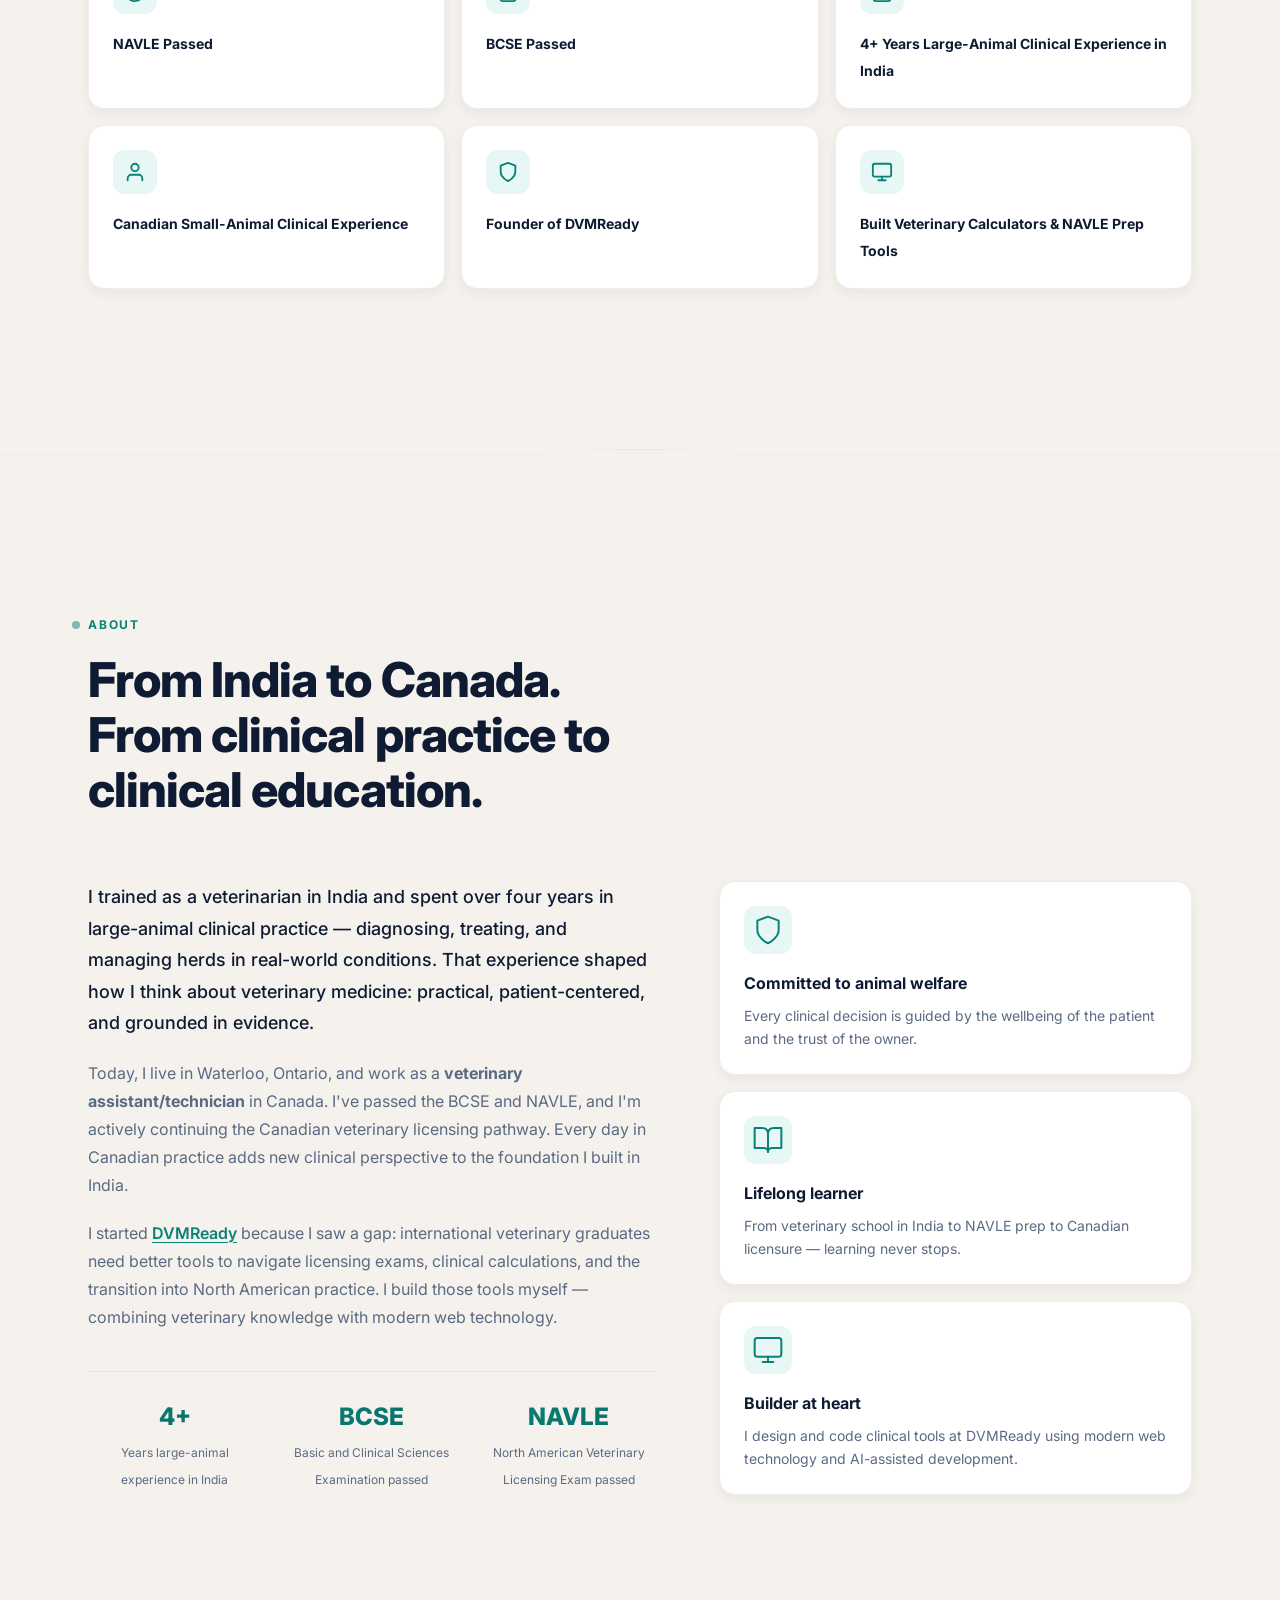
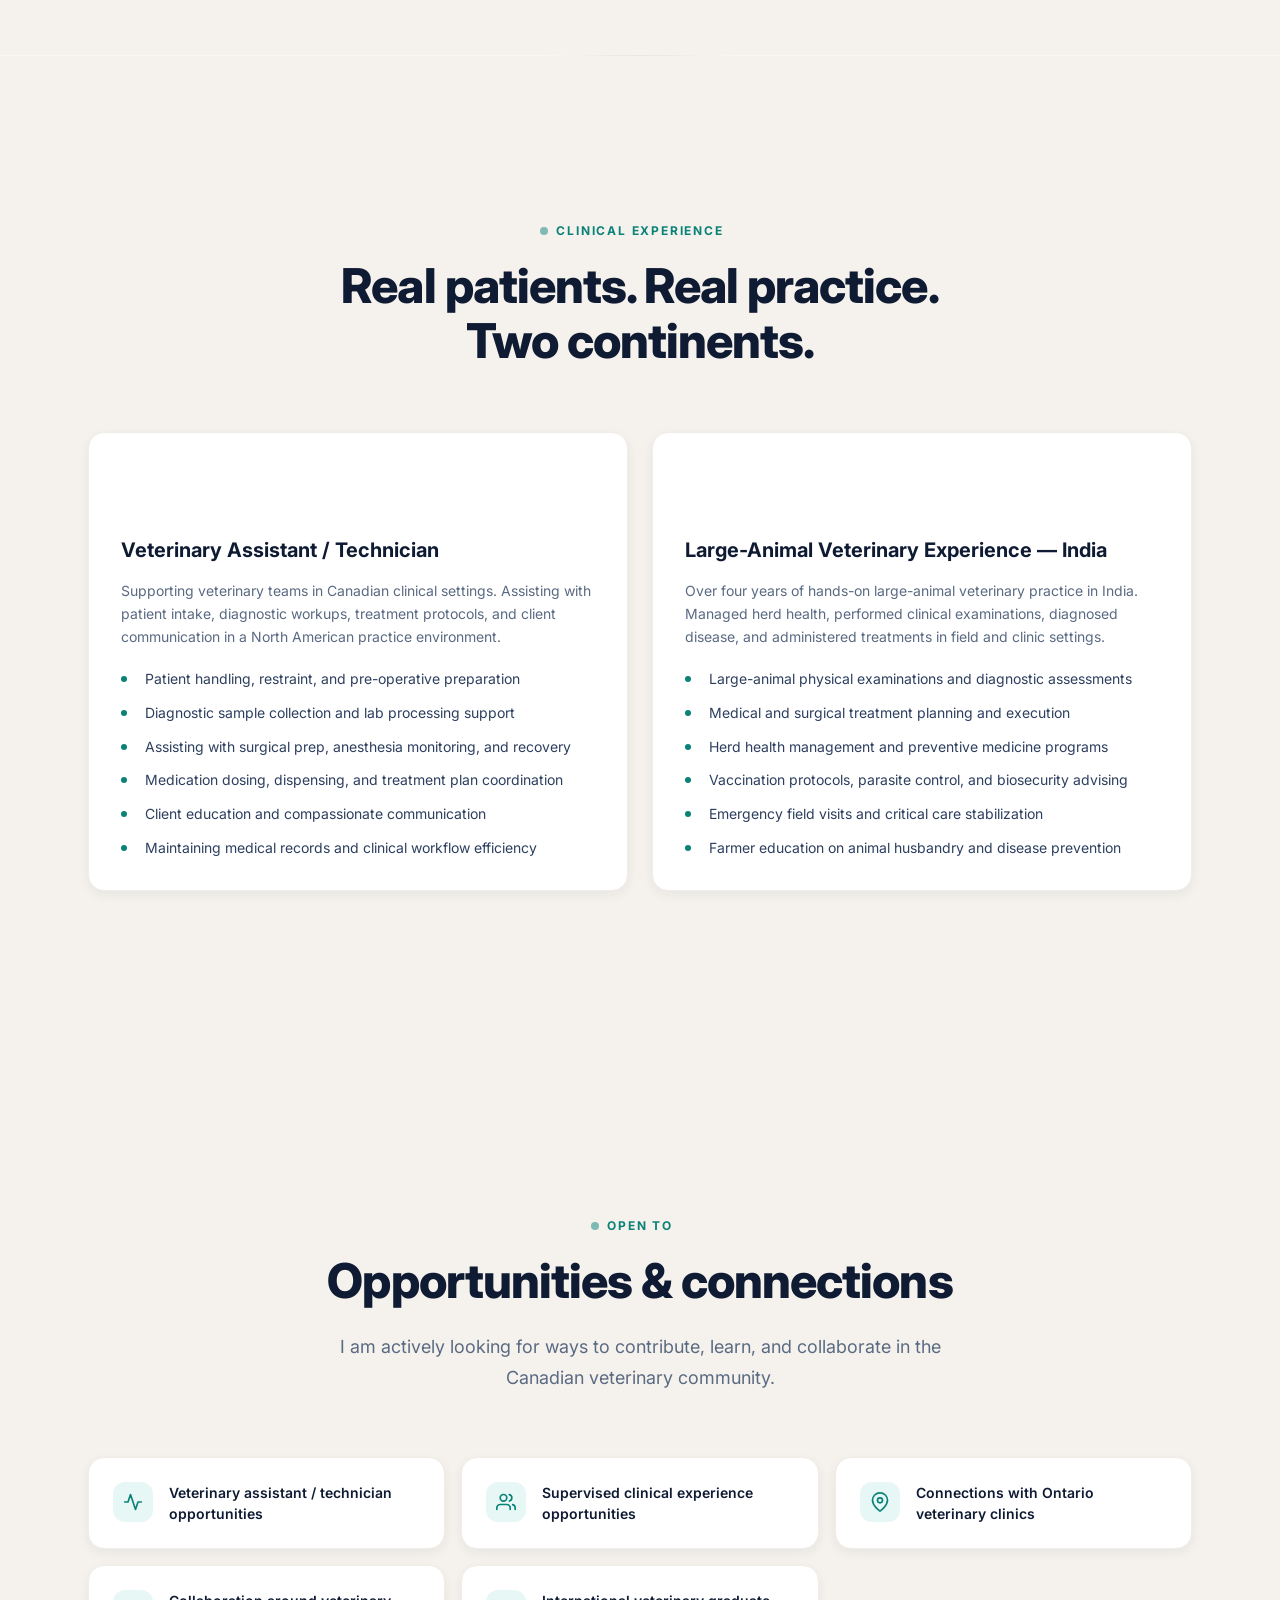
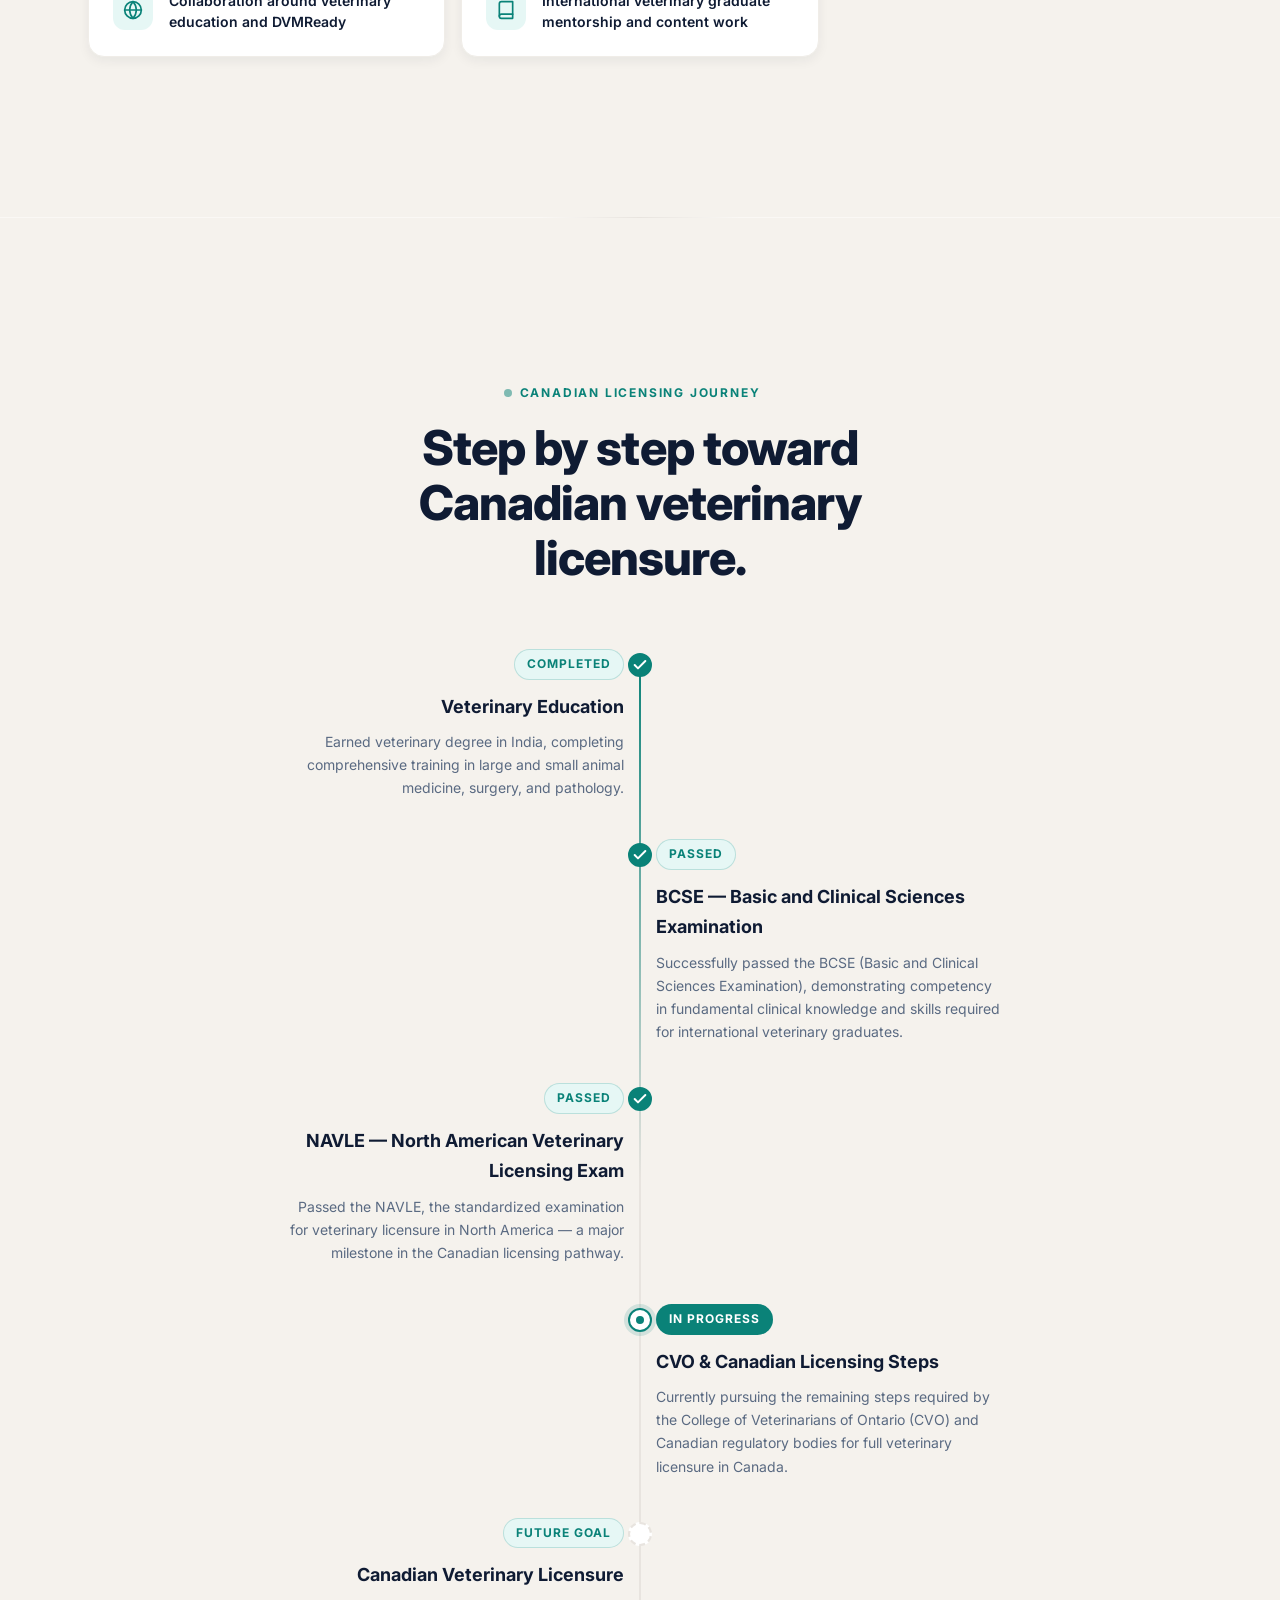
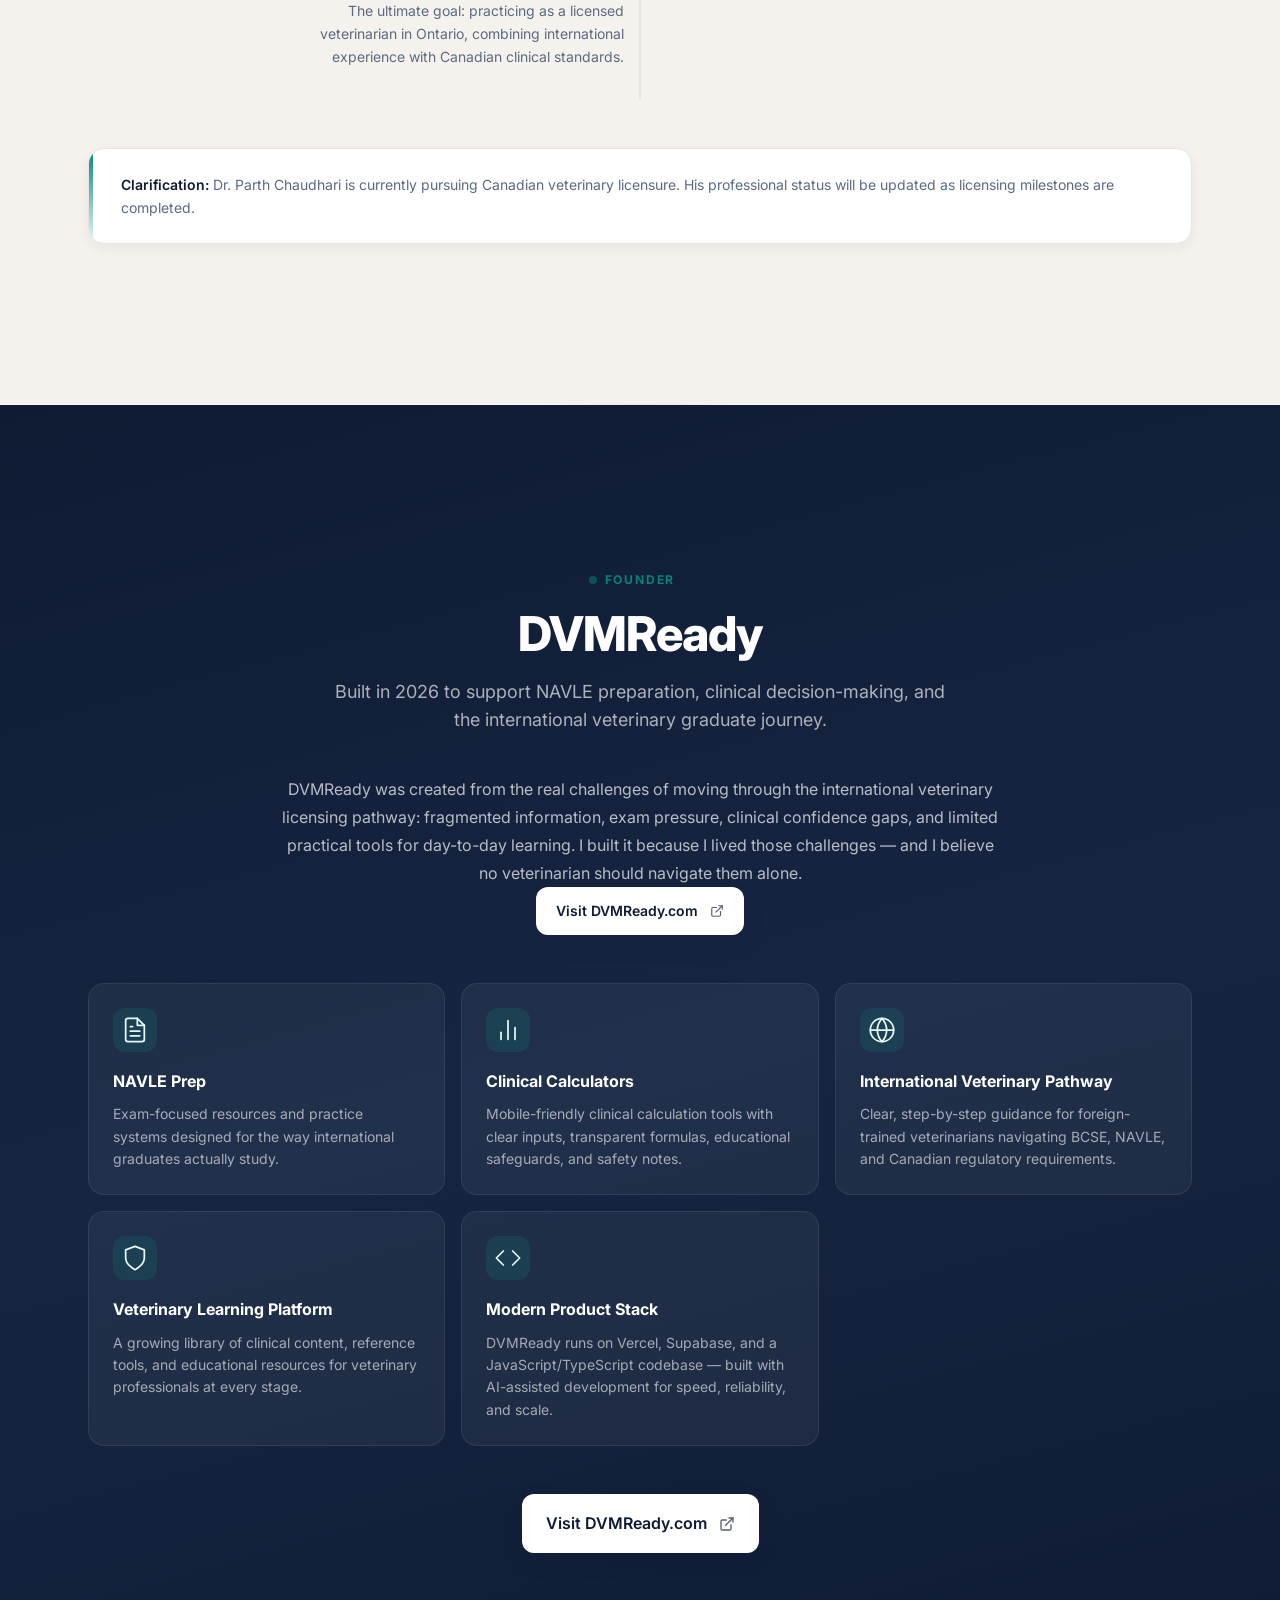
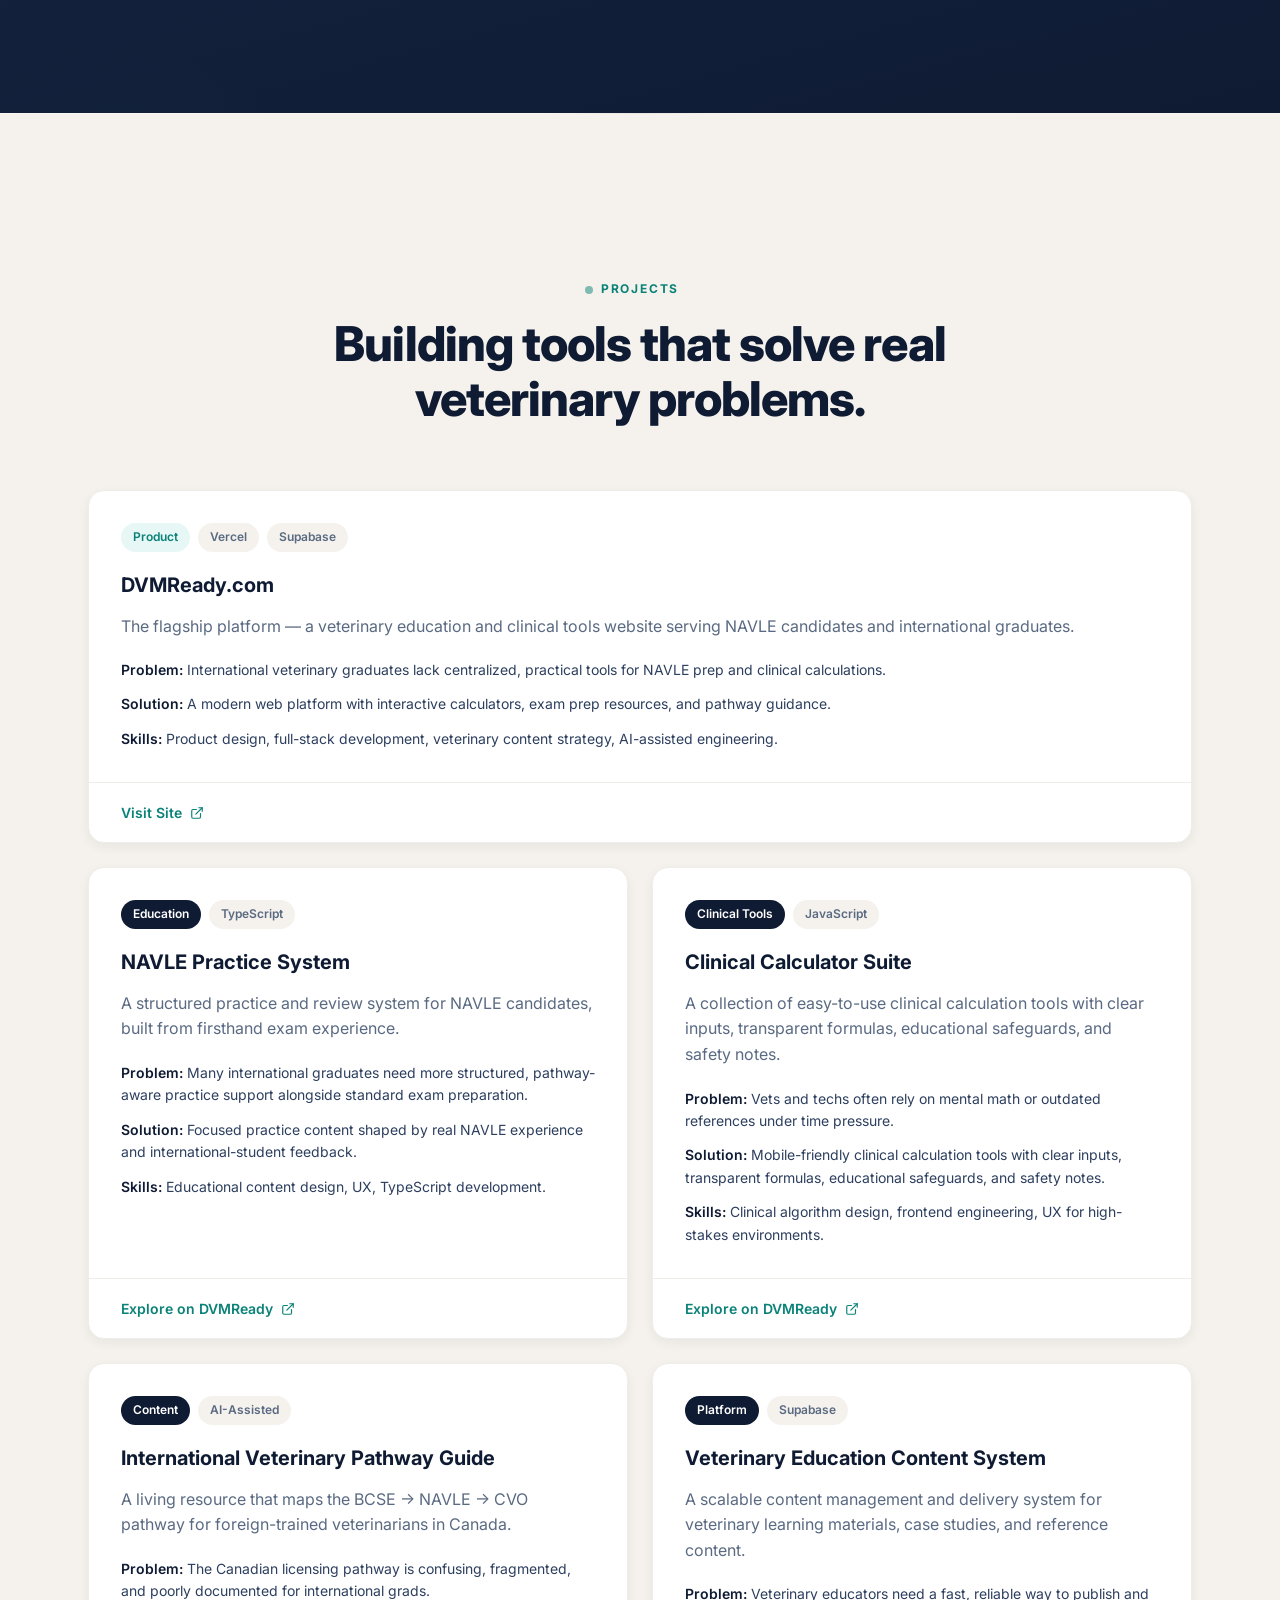
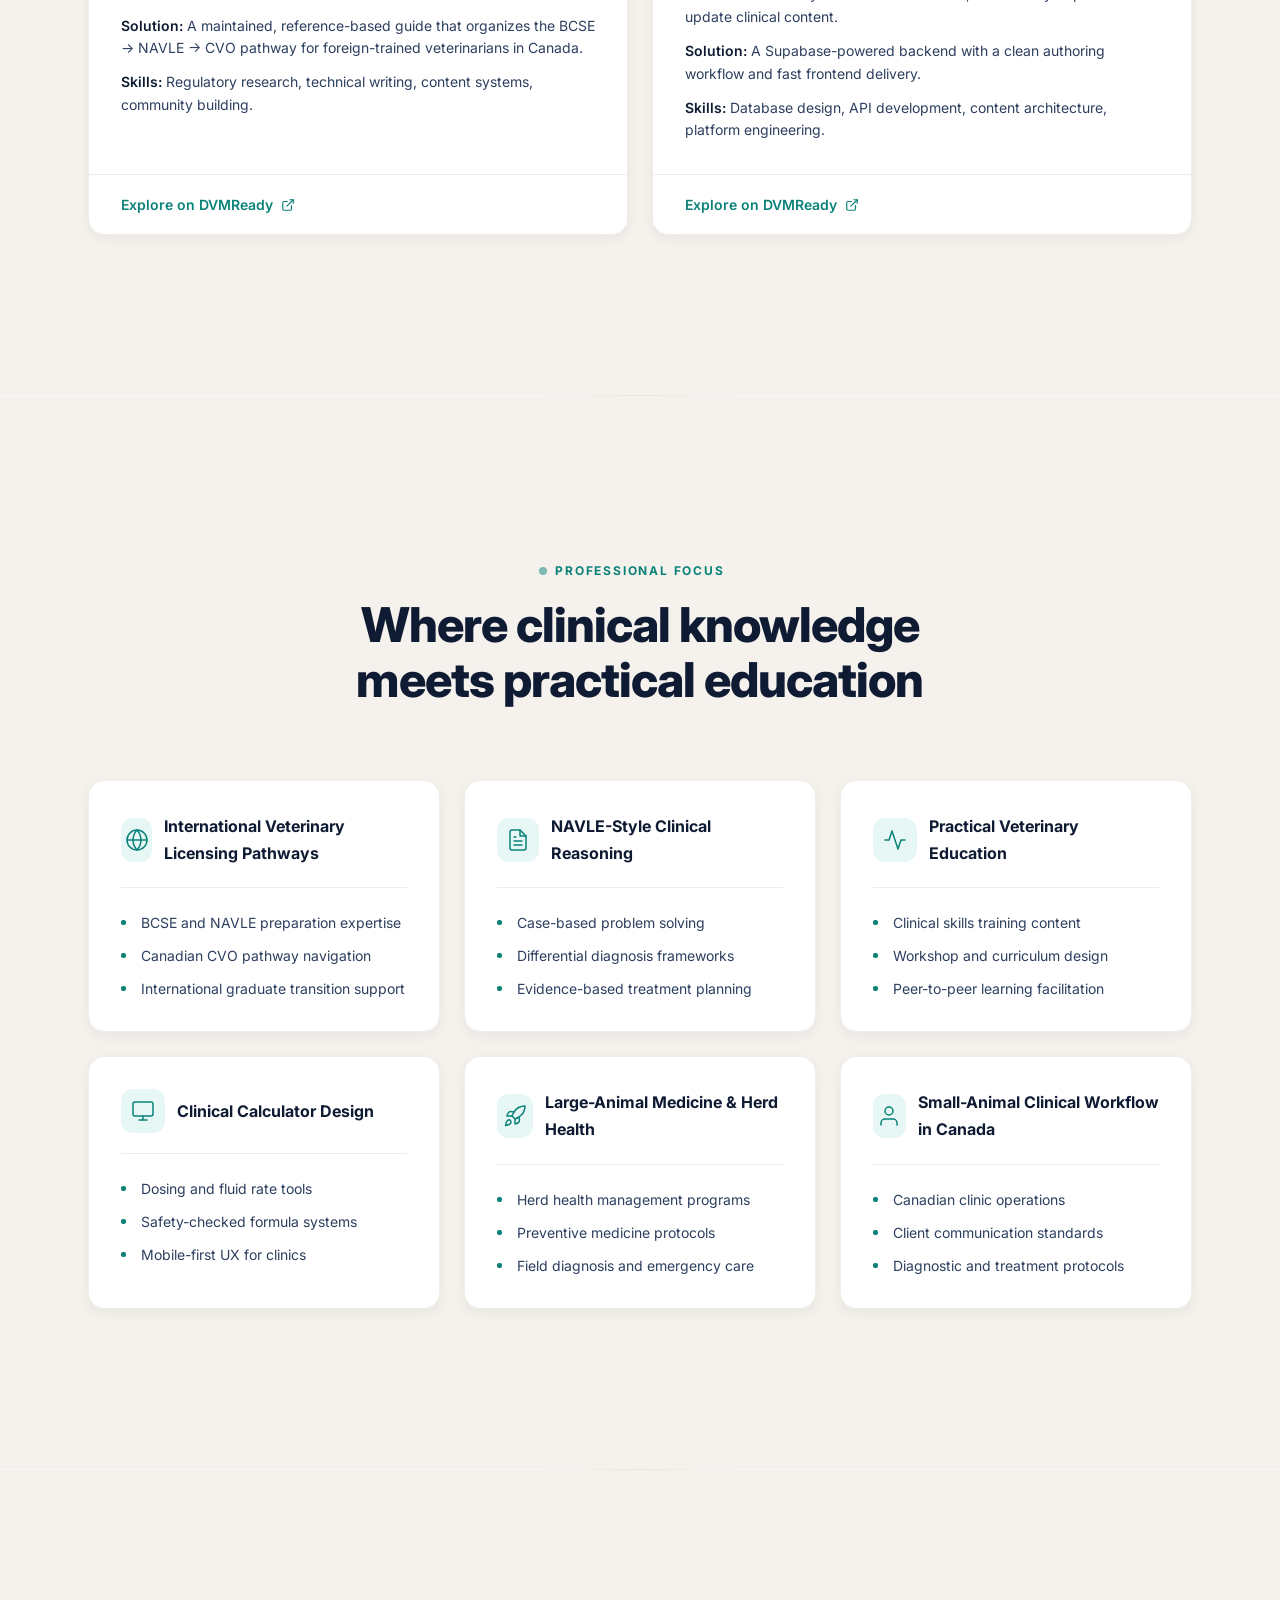
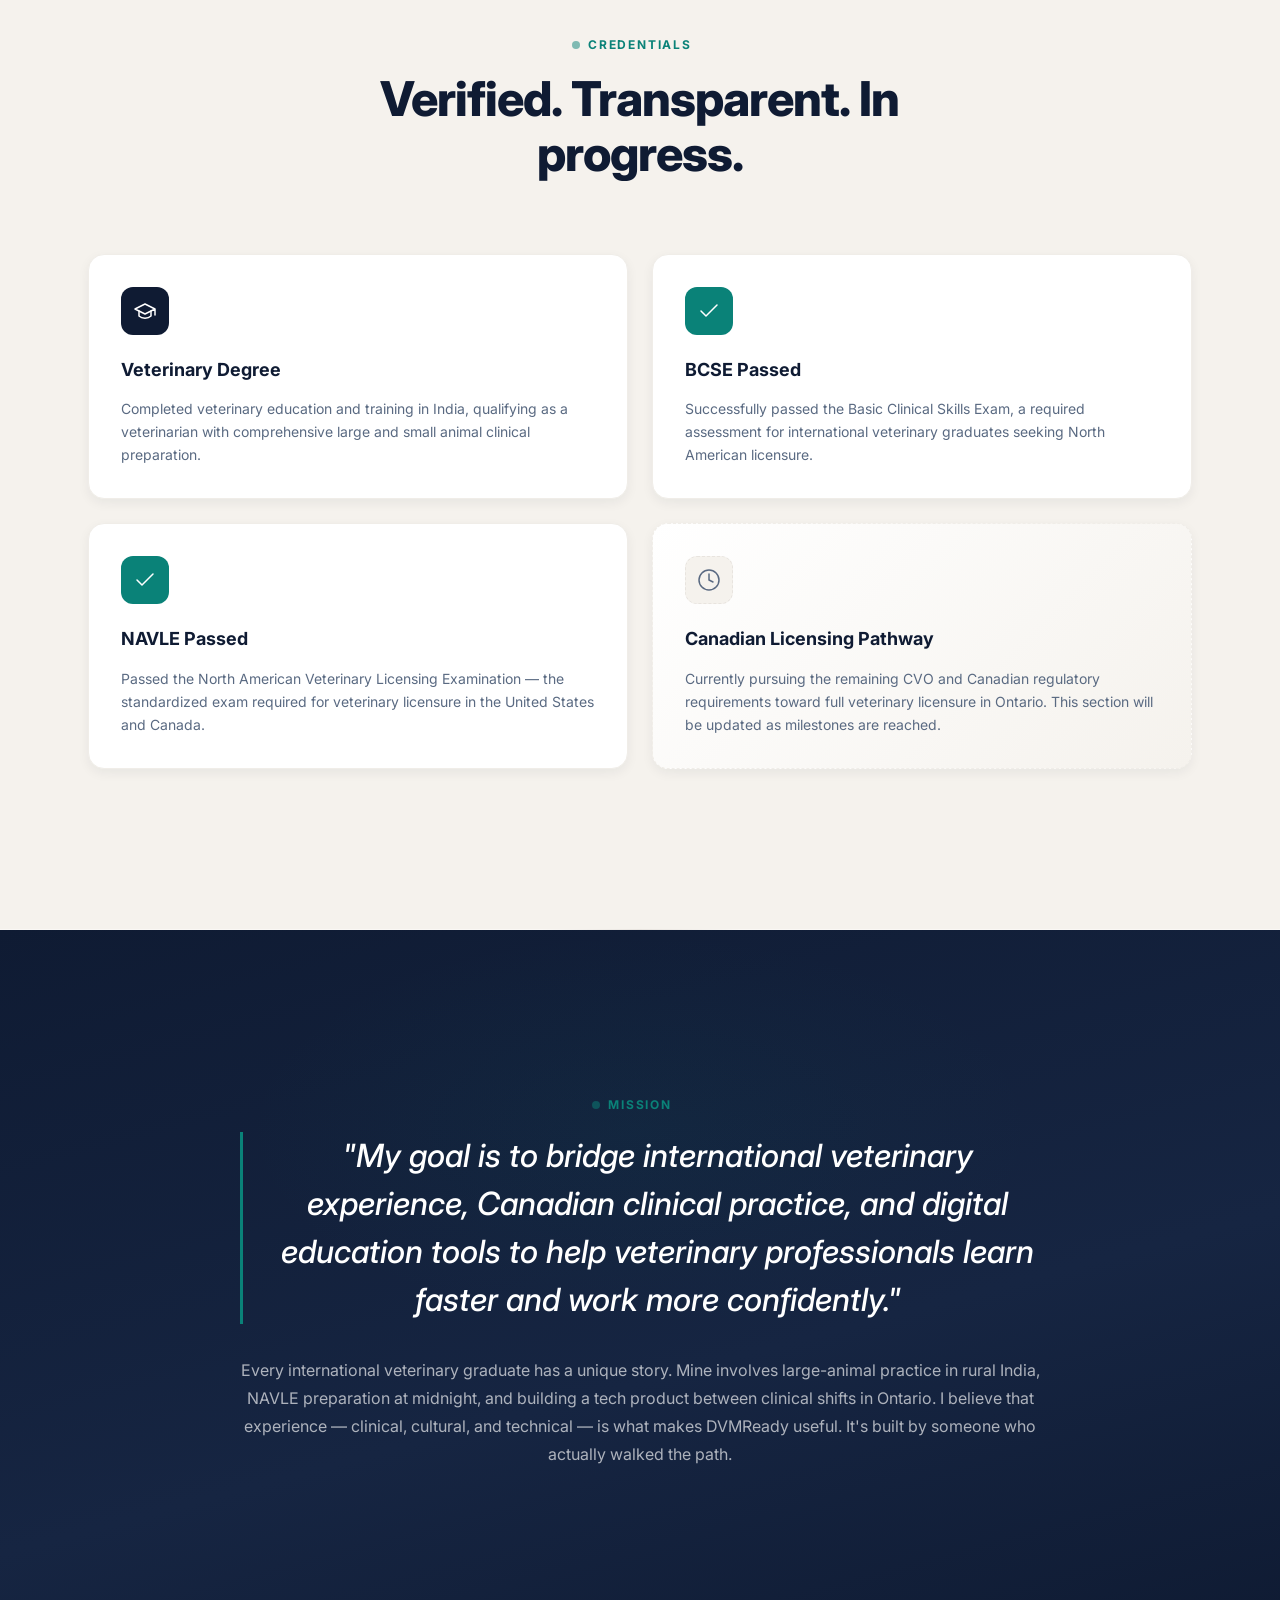
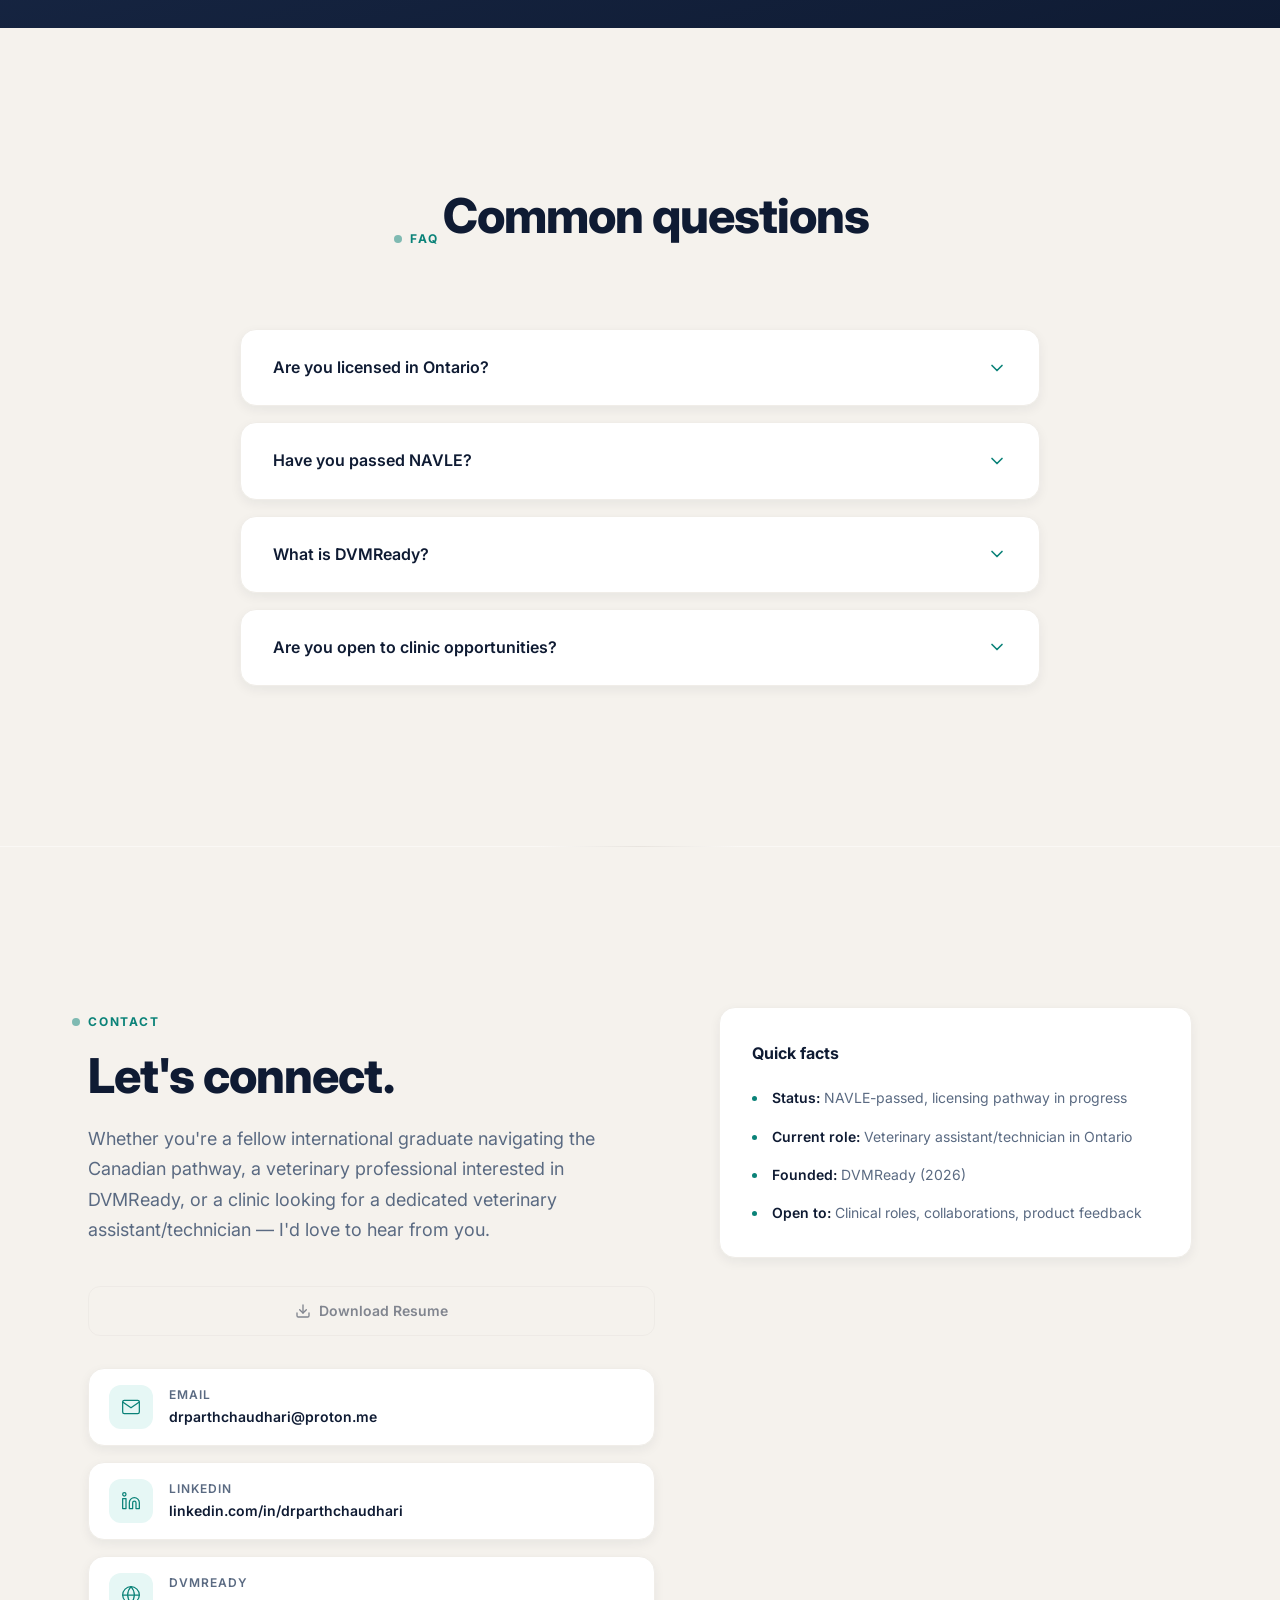
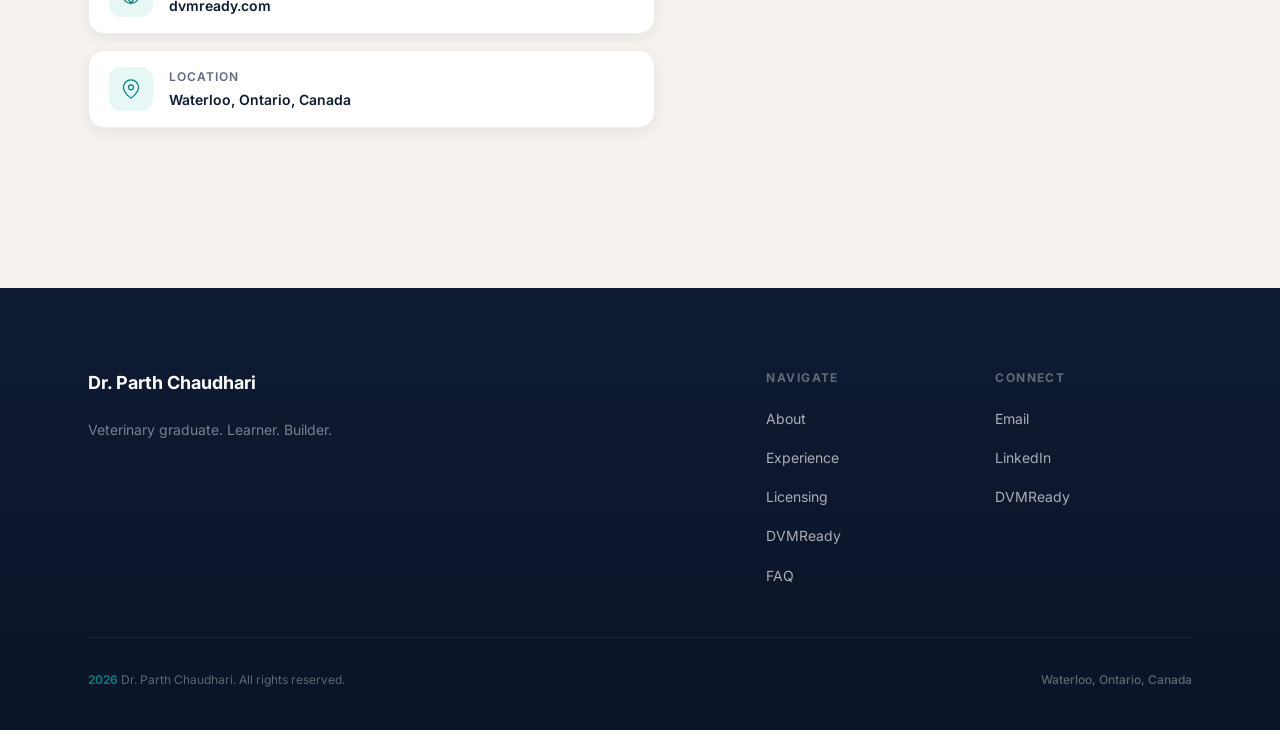
==== commit 6f526acd: "Fix logo href, SVG accessibility, and hero image performance - Change logo href from # to #hero for " ====
--- a/index.html
+++ b/index.html
@@ -86,7 +86,7 @@
   <!-- Navigation -->
   <header class="site-header" id="header">
     <div class="container nav-container">
-      <a href="#" class="logo" aria-label="Dr. Parth Chaudhari - Home">
+      <a href="#hero" class="logo" aria-label="Dr. Parth Chaudhari - Home">
         <span class="logo-mark">PC</span>
         <span class="logo-text">Dr. Parth Chaudhari</span>
       </a>
@@ -104,7 +104,7 @@
 
       <a href="https://dvmready.com" class="btn btn--small btn--outline nav-cta" target="_blank" rel="noopener noreferrer">
         Explore DVMReady
-        <svg class="icon-external" width="14" height="14" viewBox="0 0 24 24" fill="none" stroke="currentColor" stroke-width="2" stroke-linecap="round" stroke-linejoin="round" aria-hidden="true"><path d="M18 13v6a2 2 0 0 1-2 2H5a2 2 0 0 1-2-2V8a2 2 0 0 1 2-2h6"/><polyline points="15 3 21 3 21 9"/><line x1="10" y1="14" x2="21" y2="3"/></svg>
+        <svg aria-hidden="true" class="icon-external" width="14" height="14" viewBox="0 0 24 24" fill="none" stroke="currentColor" stroke-width="2" stroke-linecap="round" stroke-linejoin="round" aria-hidden="true"><path d="M18 13v6a2 2 0 0 1-2 2H5a2 2 0 0 1-2-2V8a2 2 0 0 1 2-2h6"/><polyline points="15 3 21 3 21 9"/><line x1="10" y1="14" x2="21" y2="3"/></svg>
       </a>
 
       <button type="button" class="mobile-menu-toggle" aria-label="Toggle menu" aria-expanded="false" aria-controls="mobile-nav">
@@ -148,42 +148,42 @@
             <div class="hero-actions">
               <a href="#experience" class="btn btn--primary">
                 View Experience
-                <svg class="icon" width="16" height="16" viewBox="0 0 24 24" fill="none" stroke="currentColor" stroke-width="2" stroke-linecap="round" stroke-linejoin="round" aria-hidden="true"><polyline points="6 9 12 15 18 9"/></svg>
+                <svg aria-hidden="true" class="icon" width="16" height="16" viewBox="0 0 24 24" fill="none" stroke="currentColor" stroke-width="2" stroke-linecap="round" stroke-linejoin="round" aria-hidden="true"><polyline points="6 9 12 15 18 9"/></svg>
               </a>
               <a href="https://dvmready.com" class="btn btn--secondary" target="_blank" rel="noopener noreferrer">
                 Explore DVMReady
-                <svg class="icon-external" width="14" height="14" viewBox="0 0 24 24" fill="none" stroke="currentColor" stroke-width="2" stroke-linecap="round" stroke-linejoin="round" aria-hidden="true"><path d="M18 13v6a2 2 0 0 1-2 2H5a2 2 0 0 1-2-2V8a2 2 0 0 1 2-2h6"/><polyline points="15 3 21 3 21 9"/><line x1="10" y1="14" x2="21" y2="3"/></svg>
+                <svg aria-hidden="true" class="icon-external" width="14" height="14" viewBox="0 0 24 24" fill="none" stroke="currentColor" stroke-width="2" stroke-linecap="round" stroke-linejoin="round" aria-hidden="true"><path d="M18 13v6a2 2 0 0 1-2 2H5a2 2 0 0 1-2-2V8a2 2 0 0 1 2-2h6"/><polyline points="15 3 21 3 21 9"/><line x1="10" y1="14" x2="21" y2="3"/></svg>
               </a>
               <a href="#contact" class="btn btn--ghost">Contact Me</a>
               <button type="button" class="btn btn--ghost btn--disabled" disabled title="Resume coming soon">
-                <svg width="16" height="16" viewBox="0 0 24 24" fill="none" stroke="currentColor" stroke-width="2" stroke-linecap="round" stroke-linejoin="round" aria-hidden="true"><path d="M21 15v4a2 2 0 0 1-2 2H5a2 2 0 0 1-2-2v-4"/><polyline points="7 10 12 15 17 10"/><line x1="12" y1="15" x2="12" y2="3"/></svg>
+                <svg aria-hidden="true" width="16" height="16" viewBox="0 0 24 24" fill="none" stroke="currentColor" stroke-width="2" stroke-linecap="round" stroke-linejoin="round" aria-hidden="true"><path d="M21 15v4a2 2 0 0 1-2 2H5a2 2 0 0 1-2-2v-4"/><polyline points="7 10 12 15 17 10"/><line x1="12" y1="15" x2="12" y2="3"/></svg>
                 Resume
               </button>
             </div>
             <div class="hero-stats">
               <div class="hero-stat">
-                <svg class="hero-stat-icon" width="24" height="24" viewBox="0 0 24 24" fill="none" stroke="currentColor" stroke-width="1.5" stroke-linecap="round" stroke-linejoin="round" aria-hidden="true"><rect x="3" y="4" width="18" height="18" rx="2" ry="2"/><line x1="16" y1="2" x2="16" y2="6"/><line x1="8" y1="2" x2="8" y2="6"/><line x1="3" y1="10" x2="21" y2="10"/></svg>
+                <svg aria-hidden="true" class="hero-stat-icon" width="24" height="24" viewBox="0 0 24 24" fill="none" stroke="currentColor" stroke-width="1.5" stroke-linecap="round" stroke-linejoin="round" aria-hidden="true"><rect x="3" y="4" width="18" height="18" rx="2" ry="2"/><line x1="16" y1="2" x2="16" y2="6"/><line x1="8" y1="2" x2="8" y2="6"/><line x1="3" y1="10" x2="21" y2="10"/></svg>
                 <div class="hero-stat-body">
                   <span class="hero-stat-number" data-count="4" data-suffix="+">4+</span>
                   <span class="hero-stat-label">Years Clinical<br>Experience</span>
                 </div>
               </div>
               <div class="hero-stat">
-                <svg class="hero-stat-icon" width="24" height="24" viewBox="0 0 24 24" fill="none" stroke="currentColor" stroke-width="1.5" stroke-linecap="round" stroke-linejoin="round" aria-hidden="true"><path d="M22 11.08V12a10 10 0 1 1-5.93-9.14"/><polyline points="22 4 12 14.01 9 11.01"/></svg>
+                <svg aria-hidden="true" class="hero-stat-icon" width="24" height="24" viewBox="0 0 24 24" fill="none" stroke="currentColor" stroke-width="1.5" stroke-linecap="round" stroke-linejoin="round" aria-hidden="true"><path d="M22 11.08V12a10 10 0 1 1-5.93-9.14"/><polyline points="22 4 12 14.01 9 11.01"/></svg>
                 <div class="hero-stat-body">
                   <span class="hero-stat-number">NAVLE</span>
                   <span class="hero-stat-label">Passed</span>
                 </div>
               </div>
               <div class="hero-stat">
-                <svg class="hero-stat-icon" width="24" height="24" viewBox="0 0 24 24" fill="none" stroke="currentColor" stroke-width="1.5" stroke-linecap="round" stroke-linejoin="round" aria-hidden="true"><path d="M2 3h6a4 4 0 0 1 4 4v14a3 3 0 0 0-3-3H2z"/><path d="M22 3h-6a4 4 0 0 0-4 4v14a3 3 0 0 1 3-3h7z"/></svg>
+                <svg aria-hidden="true" class="hero-stat-icon" width="24" height="24" viewBox="0 0 24 24" fill="none" stroke="currentColor" stroke-width="1.5" stroke-linecap="round" stroke-linejoin="round" aria-hidden="true"><path d="M2 3h6a4 4 0 0 1 4 4v14a3 3 0 0 0-3-3H2z"/><path d="M22 3h-6a4 4 0 0 0-4 4v14a3 3 0 0 1 3-3h7z"/></svg>
                 <div class="hero-stat-body">
                   <span class="hero-stat-number">BCSE</span>
                   <span class="hero-stat-label">Passed</span>
                 </div>
               </div>
               <div class="hero-stat">
-                <svg class="hero-stat-icon" width="24" height="24" viewBox="0 0 24 24" fill="none" stroke="currentColor" stroke-width="1.5" stroke-linecap="round" stroke-linejoin="round" aria-hidden="true"><path d="M17 21v-2a4 4 0 0 0-4-4H5a4 4 0 0 0-4 4v2"/><circle cx="9" cy="7" r="4"/><path d="M23 21v-2a4 4 0 0 0-3-3.87"/><path d="M16 3.13a4 4 0 0 1 0 7.75"/></svg>
+                <svg aria-hidden="true" class="hero-stat-icon" width="24" height="24" viewBox="0 0 24 24" fill="none" stroke="currentColor" stroke-width="1.5" stroke-linecap="round" stroke-linejoin="round" aria-hidden="true"><path d="M17 21v-2a4 4 0 0 0-4-4H5a4 4 0 0 0-4 4v2"/><circle cx="9" cy="7" r="4"/><path d="M23 21v-2a4 4 0 0 0-3-3.87"/><path d="M16 3.13a4 4 0 0 1 0 7.75"/></svg>
                 <div class="hero-stat-body">
                   <span class="hero-stat-number">Founder</span>
                   <span class="hero-stat-label">of DVMReady</span>
@@ -193,7 +193,7 @@
           </div>
         <div class="hero-visual">
           <div class="hero-photo-frame clip-reveal">
-            <img src="images/parth.png" alt="Dr. Parth Chaudhari" width="340" height="420">
+            <img src="images/parth.png" alt="Dr. Parth Chaudhari" width="340" height="420" decoding="async" loading="eager">
           </div>
         </div>
         </div>
@@ -202,7 +202,7 @@
       <div class="hero-orb hero-orb--2" aria-hidden="true"></div>
       <div class="scroll-hint" aria-hidden="true">
         <span>Scroll</span>
-        <svg width="20" height="20" viewBox="0 0 24 24" fill="none" stroke="currentColor" stroke-width="2" stroke-linecap="round" stroke-linejoin="round"><polyline points="6 9 12 15 18 9"/></svg>
+        <svg aria-hidden="true" width="20" height="20" viewBox="0 0 24 24" fill="none" stroke="currentColor" stroke-width="2" stroke-linecap="round" stroke-linejoin="round"><polyline points="6 9 12 15 18 9"/></svg>
       </div>
     </section>
 
@@ -216,37 +216,37 @@
         <div class="highlights-grid reveal-stagger">
           <div class="highlight-card tilt-card">
             <div class="highlight-icon">
-              <svg width="22" height="22" viewBox="0 0 24 24" fill="none" stroke="currentColor" stroke-width="2" stroke-linecap="round" stroke-linejoin="round"><path d="M22 11.08V12a10 10 0 1 1-5.93-9.14"/><polyline points="22 4 12 14.01 9 11.01"/></svg>
+              <svg aria-hidden="true" width="22" height="22" viewBox="0 0 24 24" fill="none" stroke="currentColor" stroke-width="2" stroke-linecap="round" stroke-linejoin="round"><path d="M22 11.08V12a10 10 0 1 1-5.93-9.14"/><polyline points="22 4 12 14.01 9 11.01"/></svg>
             </div>
             <span class="highlight-title">NAVLE Passed</span>
           </div>
           <div class="highlight-card tilt-card">
             <div class="highlight-icon">
-              <svg width="22" height="22" viewBox="0 0 24 24" fill="none" stroke="currentColor" stroke-width="2" stroke-linecap="round" stroke-linejoin="round"><path d="M14 2H6a2 2 0 0 0-2 2v16a2 2 0 0 0 2 2h12a2 2 0 0 0 2-2V8z"/><polyline points="14 2 14 8 20 8"/><line x1="16" y1="13" x2="8" y2="13"/><line x1="16" y1="17" x2="8" y2="17"/><polyline points="10 9 9 9 8 9"/></svg>
+              <svg aria-hidden="true" width="22" height="22" viewBox="0 0 24 24" fill="none" stroke="currentColor" stroke-width="2" stroke-linecap="round" stroke-linejoin="round"><path d="M14 2H6a2 2 0 0 0-2 2v16a2 2 0 0 0 2 2h12a2 2 0 0 0 2-2V8z"/><polyline points="14 2 14 8 20 8"/><line x1="16" y1="13" x2="8" y2="13"/><line x1="16" y1="17" x2="8" y2="17"/><polyline points="10 9 9 9 8 9"/></svg>
             </div>
             <span class="highlight-title">BCSE Passed</span>
           </div>
           <div class="highlight-card tilt-card">
             <div class="highlight-icon">
-              <svg width="22" height="22" viewBox="0 0 24 24" fill="none" stroke="currentColor" stroke-width="2" stroke-linecap="round" stroke-linejoin="round"><rect x="3" y="4" width="18" height="18" rx="2" ry="2"/><line x1="16" y1="2" x2="16" y2="6"/><line x1="8" y1="2" x2="8" y2="6"/><line x1="3" y1="10" x2="21" y2="10"/></svg>
+              <svg aria-hidden="true" width="22" height="22" viewBox="0 0 24 24" fill="none" stroke="currentColor" stroke-width="2" stroke-linecap="round" stroke-linejoin="round"><rect x="3" y="4" width="18" height="18" rx="2" ry="2"/><line x1="16" y1="2" x2="16" y2="6"/><line x1="8" y1="2" x2="8" y2="6"/><line x1="3" y1="10" x2="21" y2="10"/></svg>
             </div>
             <span class="highlight-title">4+ Years Large-Animal Clinical Experience in India</span>
           </div>
           <div class="highlight-card tilt-card">
             <div class="highlight-icon">
-              <svg width="22" height="22" viewBox="0 0 24 24" fill="none" stroke="currentColor" stroke-width="2" stroke-linecap="round" stroke-linejoin="round"><path d="M20 21v-2a4 4 0 0 0-4-4H8a4 4 0 0 0-4 4v2"/><circle cx="12" cy="7" r="4"/></svg>
+              <svg aria-hidden="true" width="22" height="22" viewBox="0 0 24 24" fill="none" stroke="currentColor" stroke-width="2" stroke-linecap="round" stroke-linejoin="round"><path d="M20 21v-2a4 4 0 0 0-4-4H8a4 4 0 0 0-4 4v2"/><circle cx="12" cy="7" r="4"/></svg>
             </div>
             <span class="highlight-title">Canadian Small-Animal Clinical Experience</span>
           </div>
           <div class="highlight-card tilt-card">
             <div class="highlight-icon">
-              <svg width="22" height="22" viewBox="0 0 24 24" fill="none" stroke="currentColor" stroke-width="2" stroke-linecap="round" stroke-linejoin="round"><path d="M12 22s8-4 8-10V5l-8-3-8 3v7c0 6 8 10 8 10z"/></svg>
+              <svg aria-hidden="true" width="22" height="22" viewBox="0 0 24 24" fill="none" stroke="currentColor" stroke-width="2" stroke-linecap="round" stroke-linejoin="round"><path d="M12 22s8-4 8-10V5l-8-3-8 3v7c0 6 8 10 8 10z"/></svg>
             </div>
             <span class="highlight-title">Founder of DVMReady</span>
           </div>
           <div class="highlight-card tilt-card">
             <div class="highlight-icon">
-              <svg width="22" height="22" viewBox="0 0 24 24" fill="none" stroke="currentColor" stroke-width="2" stroke-linecap="round" stroke-linejoin="round"><rect x="2" y="3" width="20" height="14" rx="2" ry="2"/><line x1="8" y1="21" x2="16" y2="21"/><line x1="12" y1="17" x2="12" y2="21"/></svg>
+              <svg aria-hidden="true" width="22" height="22" viewBox="0 0 24 24" fill="none" stroke="currentColor" stroke-width="2" stroke-linecap="round" stroke-linejoin="round"><rect x="2" y="3" width="20" height="14" rx="2" ry="2"/><line x1="8" y1="21" x2="16" y2="21"/><line x1="12" y1="17" x2="12" y2="21"/></svg>
             </div>
             <span class="highlight-title">Built Veterinary Calculators &amp; NAVLE Prep Tools</span>
           </div>
@@ -300,21 +300,21 @@
           <div class="about-visual">
             <div class="about-card">
               <div class="about-card-icon">
-                <svg width="32" height="32" viewBox="0 0 24 24" fill="none" stroke="currentColor" stroke-width="1.5" stroke-linecap="round" stroke-linejoin="round"><path d="M12 22s8-4 8-10V5l-8-3-8 3v7c0 6 8 10 8 10z"/></svg>
+                <svg aria-hidden="true" width="32" height="32" viewBox="0 0 24 24" fill="none" stroke="currentColor" stroke-width="1.5" stroke-linecap="round" stroke-linejoin="round"><path d="M12 22s8-4 8-10V5l-8-3-8 3v7c0 6 8 10 8 10z"/></svg>
               </div>
               <h3 class="about-card-title">Committed to animal welfare</h3>
               <p class="about-card-text">Every clinical decision is guided by the wellbeing of the patient and the trust of the owner.</p>
             </div>
             <div class="about-card">
               <div class="about-card-icon">
-                <svg width="32" height="32" viewBox="0 0 24 24" fill="none" stroke="currentColor" stroke-width="1.5" stroke-linecap="round" stroke-linejoin="round"><path d="M2 3h6a4 4 0 0 1 4 4v14a3 3 0 0 0-3-3H2z"/><path d="M22 3h-6a4 4 0 0 0-4 4v14a3 3 0 0 1 3-3h7z"/></svg>
+                <svg aria-hidden="true" width="32" height="32" viewBox="0 0 24 24" fill="none" stroke="currentColor" stroke-width="1.5" stroke-linecap="round" stroke-linejoin="round"><path d="M2 3h6a4 4 0 0 1 4 4v14a3 3 0 0 0-3-3H2z"/><path d="M22 3h-6a4 4 0 0 0-4 4v14a3 3 0 0 1 3-3h7z"/></svg>
               </div>
               <h3 class="about-card-title">Lifelong learner</h3>
               <p class="about-card-text">From veterinary school in India to NAVLE prep to Canadian licensure — learning never stops.</p>
             </div>
             <div class="about-card">
               <div class="about-card-icon">
-                <svg width="32" height="32" viewBox="0 0 24 24" fill="none" stroke="currentColor" stroke-width="1.5" stroke-linecap="round" stroke-linejoin="round"><rect x="2" y="3" width="20" height="14" rx="2" ry="2"/><line x1="8" y1="21" x2="16" y2="21"/><line x1="12" y1="17" x2="12" y2="21"/></svg>
+                <svg aria-hidden="true" width="32" height="32" viewBox="0 0 24 24" fill="none" stroke="currentColor" stroke-width="1.5" stroke-linecap="round" stroke-linejoin="round"><rect x="2" y="3" width="20" height="14" rx="2" ry="2"/><line x1="8" y1="21" x2="16" y2="21"/><line x1="12" y1="17" x2="12" y2="21"/></svg>
               </div>
               <h3 class="about-card-title">Builder at heart</h3>
               <p class="about-card-text">I design and code clinical tools at DVMReady using modern web technology and AI-assisted development.</p>
@@ -393,31 +393,31 @@
         <div class="opento-grid reveal-stagger">
           <div class="opento-card">
             <div class="opento-icon">
-              <svg width="20" height="20" viewBox="0 0 24 24" fill="none" stroke="currentColor" stroke-width="2" stroke-linecap="round" stroke-linejoin="round"><path d="M22 12h-4l-3 9L9 3l-3 9H2"/></svg>
+              <svg aria-hidden="true" width="20" height="20" viewBox="0 0 24 24" fill="none" stroke="currentColor" stroke-width="2" stroke-linecap="round" stroke-linejoin="round"><path d="M22 12h-4l-3 9L9 3l-3 9H2"/></svg>
             </div>
             <span class="opento-text">Veterinary assistant / technician opportunities</span>
           </div>
           <div class="opento-card">
             <div class="opento-icon">
-              <svg width="20" height="20" viewBox="0 0 24 24" fill="none" stroke="currentColor" stroke-width="2" stroke-linecap="round" stroke-linejoin="round"><path d="M17 21v-2a4 4 0 0 0-4-4H5a4 4 0 0 0-4 4v2"/><circle cx="9" cy="7" r="4"/><path d="M23 21v-2a4 4 0 0 0-3-3.87"/><path d="M16 3.13a4 4 0 0 1 0 7.75"/></svg>
+              <svg aria-hidden="true" width="20" height="20" viewBox="0 0 24 24" fill="none" stroke="currentColor" stroke-width="2" stroke-linecap="round" stroke-linejoin="round"><path d="M17 21v-2a4 4 0 0 0-4-4H5a4 4 0 0 0-4 4v2"/><circle cx="9" cy="7" r="4"/><path d="M23 21v-2a4 4 0 0 0-3-3.87"/><path d="M16 3.13a4 4 0 0 1 0 7.75"/></svg>
             </div>
             <span class="opento-text">Supervised clinical experience opportunities</span>
           </div>
           <div class="opento-card">
             <div class="opento-icon">
-              <svg width="20" height="20" viewBox="0 0 24 24" fill="none" stroke="currentColor" stroke-width="2" stroke-linecap="round" stroke-linejoin="round"><path d="M21 10c0 7-9 13-9 13s-9-6-9-13a9 9 0 0 1 18 0z"/><circle cx="12" cy="10" r="3"/></svg>
+              <svg aria-hidden="true" width="20" height="20" viewBox="0 0 24 24" fill="none" stroke="currentColor" stroke-width="2" stroke-linecap="round" stroke-linejoin="round"><path d="M21 10c0 7-9 13-9 13s-9-6-9-13a9 9 0 0 1 18 0z"/><circle cx="12" cy="10" r="3"/></svg>
             </div>
             <span class="opento-text">Connections with Ontario veterinary clinics</span>
           </div>
           <div class="opento-card">
             <div class="opento-icon">
-              <svg width="20" height="20" viewBox="0 0 24 24" fill="none" stroke="currentColor" stroke-width="2" stroke-linecap="round" stroke-linejoin="round"><circle cx="12" cy="12" r="10"/><line x1="2" y1="12" x2="22" y2="12"/><path d="M12 2a15.3 15.3 0 0 1 4 10 15.3 15.3 0 0 1-4 10 15.3 15.3 0 0 1-4-10 15.3 15.3 0 0 1 4-10z"/></svg>
+              <svg aria-hidden="true" width="20" height="20" viewBox="0 0 24 24" fill="none" stroke="currentColor" stroke-width="2" stroke-linecap="round" stroke-linejoin="round"><circle cx="12" cy="12" r="10"/><line x1="2" y1="12" x2="22" y2="12"/><path d="M12 2a15.3 15.3 0 0 1 4 10 15.3 15.3 0 0 1-4 10 15.3 15.3 0 0 1-4-10 15.3 15.3 0 0 1 4-10z"/></svg>
             </div>
             <span class="opento-text">Collaboration around veterinary education and DVMReady</span>
           </div>
           <div class="opento-card">
             <div class="opento-icon">
-              <svg width="20" height="20" viewBox="0 0 24 24" fill="none" stroke="currentColor" stroke-width="2" stroke-linecap="round" stroke-linejoin="round"><path d="M4 19.5A2.5 2.5 0 0 1 6.5 17H20"/><path d="M6.5 2H20v20H6.5A2.5 2.5 0 0 1 4 19.5v-15A2.5 2.5 0 0 1 6.5 2z"/></svg>
+              <svg aria-hidden="true" width="20" height="20" viewBox="0 0 24 24" fill="none" stroke="currentColor" stroke-width="2" stroke-linecap="round" stroke-linejoin="round"><path d="M4 19.5A2.5 2.5 0 0 1 6.5 17H20"/><path d="M6.5 2H20v20H6.5A2.5 2.5 0 0 1 4 19.5v-15A2.5 2.5 0 0 1 6.5 2z"/></svg>
             </div>
             <span class="opento-text">International veterinary graduate mentorship and content work</span>
           </div>
@@ -437,7 +437,7 @@
         <div class="timeline">
           <div class="timeline-item timeline-item--complete">
             <div class="timeline-marker">
-              <svg width="16" height="16" viewBox="0 0 24 24" fill="none" stroke="currentColor" stroke-width="3" stroke-linecap="round" stroke-linejoin="round"><polyline points="20 6 9 17 4 12"/></svg>
+              <svg aria-hidden="true" width="16" height="16" viewBox="0 0 24 24" fill="none" stroke="currentColor" stroke-width="3" stroke-linecap="round" stroke-linejoin="round"><polyline points="20 6 9 17 4 12"/></svg>
             </div>
             <div class="timeline-content">
               <span class="timeline-status">Completed</span>
@@ -447,7 +447,7 @@
           </div>
           <div class="timeline-item timeline-item--complete">
             <div class="timeline-marker">
-              <svg width="16" height="16" viewBox="0 0 24 24" fill="none" stroke="currentColor" stroke-width="3" stroke-linecap="round" stroke-linejoin="round"><polyline points="20 6 9 17 4 12"/></svg>
+              <svg aria-hidden="true" width="16" height="16" viewBox="0 0 24 24" fill="none" stroke="currentColor" stroke-width="3" stroke-linecap="round" stroke-linejoin="round"><polyline points="20 6 9 17 4 12"/></svg>
             </div>
             <div class="timeline-content">
               <span class="timeline-status">Passed</span>
@@ -457,7 +457,7 @@
           </div>
           <div class="timeline-item timeline-item--complete">
             <div class="timeline-marker">
-              <svg width="16" height="16" viewBox="0 0 24 24" fill="none" stroke="currentColor" stroke-width="3" stroke-linecap="round" stroke-linejoin="round"><polyline points="20 6 9 17 4 12"/></svg>
+              <svg aria-hidden="true" width="16" height="16" viewBox="0 0 24 24" fill="none" stroke="currentColor" stroke-width="3" stroke-linecap="round" stroke-linejoin="round"><polyline points="20 6 9 17 4 12"/></svg>
             </div>
             <div class="timeline-content">
               <span class="timeline-status">Passed</span>
@@ -512,41 +512,41 @@
           </p>
           <a href="https://dvmready.com" class="btn btn--light" target="_blank" rel="noopener noreferrer">
             Visit DVMReady.com
-            <svg class="icon-external" width="14" height="14" viewBox="0 0 24 24" fill="none" stroke="currentColor" stroke-width="2" stroke-linecap="round" stroke-linejoin="round" aria-hidden="true"><path d="M18 13v6a2 2 0 0 1-2 2H5a2 2 0 0 1-2-2V8a2 2 0 0 1 2-2h6"/><polyline points="15 3 21 3 21 9"/><line x1="10" y1="14" x2="21" y2="3"/></svg>
+            <svg aria-hidden="true" class="icon-external" width="14" height="14" viewBox="0 0 24 24" fill="none" stroke="currentColor" stroke-width="2" stroke-linecap="round" stroke-linejoin="round" aria-hidden="true"><path d="M18 13v6a2 2 0 0 1-2 2H5a2 2 0 0 1-2-2V8a2 2 0 0 1 2-2h6"/><polyline points="15 3 21 3 21 9"/><line x1="10" y1="14" x2="21" y2="3"/></svg>
           </a>
         </div>
         <div class="dvmready-grid">
           <div class="feature-card">
             <div class="feature-icon">
-              <svg width="28" height="28" viewBox="0 0 24 24" fill="none" stroke="currentColor" stroke-width="1.5" stroke-linecap="round" stroke-linejoin="round"><path d="M14 2H6a2 2 0 0 0-2 2v16a2 2 0 0 0 2 2h12a2 2 0 0 0 2-2V8z"/><polyline points="14 2 14 8 20 8"/><line x1="16" y1="13" x2="8" y2="13"/><line x1="16" y1="17" x2="8" y2="17"/><polyline points="10 9 9 9 8 9"/></svg>
+              <svg aria-hidden="true" width="28" height="28" viewBox="0 0 24 24" fill="none" stroke="currentColor" stroke-width="1.5" stroke-linecap="round" stroke-linejoin="round"><path d="M14 2H6a2 2 0 0 0-2 2v16a2 2 0 0 0 2 2h12a2 2 0 0 0 2-2V8z"/><polyline points="14 2 14 8 20 8"/><line x1="16" y1="13" x2="8" y2="13"/><line x1="16" y1="17" x2="8" y2="17"/><polyline points="10 9 9 9 8 9"/></svg>
             </div>
             <h3 class="feature-title">NAVLE Prep</h3>
             <p class="feature-text">Exam-focused resources and practice systems designed for the way international graduates actually study.</p>
           </div>
           <div class="feature-card">
             <div class="feature-icon">
-              <svg width="28" height="28" viewBox="0 0 24 24" fill="none" stroke="currentColor" stroke-width="1.5" stroke-linecap="round" stroke-linejoin="round"><line x1="18" y1="20" x2="18" y2="10"/><line x1="12" y1="20" x2="12" y2="4"/><line x1="6" y1="20" x2="6" y2="14"/></svg>
+              <svg aria-hidden="true" width="28" height="28" viewBox="0 0 24 24" fill="none" stroke="currentColor" stroke-width="1.5" stroke-linecap="round" stroke-linejoin="round"><line x1="18" y1="20" x2="18" y2="10"/><line x1="12" y1="20" x2="12" y2="4"/><line x1="6" y1="20" x2="6" y2="14"/></svg>
             </div>
             <h3 class="feature-title">Clinical Calculators</h3>
             <p class="feature-text">Mobile-friendly clinical calculation tools with clear inputs, transparent formulas, educational safeguards, and safety notes.</p>
           </div>
           <div class="feature-card">
             <div class="feature-icon">
-              <svg width="28" height="28" viewBox="0 0 24 24" fill="none" stroke="currentColor" stroke-width="1.5" stroke-linecap="round" stroke-linejoin="round"><circle cx="12" cy="12" r="10"/><line x1="2" y1="12" x2="22" y2="12"/><path d="M12 2a15.3 15.3 0 0 1 4 10 15.3 15.3 0 0 1-4 10 15.3 15.3 0 0 1-4-10 15.3 15.3 0 0 1 4-10z"/></svg>
+              <svg aria-hidden="true" width="28" height="28" viewBox="0 0 24 24" fill="none" stroke="currentColor" stroke-width="1.5" stroke-linecap="round" stroke-linejoin="round"><circle cx="12" cy="12" r="10"/><line x1="2" y1="12" x2="22" y2="12"/><path d="M12 2a15.3 15.3 0 0 1 4 10 15.3 15.3 0 0 1-4 10 15.3 15.3 0 0 1-4-10 15.3 15.3 0 0 1 4-10z"/></svg>
             </div>
             <h3 class="feature-title">International Veterinary Pathway</h3>
             <p class="feature-text">Clear, step-by-step guidance for foreign-trained veterinarians navigating BCSE, NAVLE, and Canadian regulatory requirements.</p>
           </div>
           <div class="feature-card">
             <div class="feature-icon">
-              <svg width="28" height="28" viewBox="0 0 24 24" fill="none" stroke="currentColor" stroke-width="1.5" stroke-linecap="round" stroke-linejoin="round"><path d="M12 22s8-4 8-10V5l-8-3-8 3v7c0 6 8 10 8 10z"/></svg>
+              <svg aria-hidden="true" width="28" height="28" viewBox="0 0 24 24" fill="none" stroke="currentColor" stroke-width="1.5" stroke-linecap="round" stroke-linejoin="round"><path d="M12 22s8-4 8-10V5l-8-3-8 3v7c0 6 8 10 8 10z"/></svg>
             </div>
             <h3 class="feature-title">Veterinary Learning Platform</h3>
             <p class="feature-text">A growing library of clinical content, reference tools, and educational resources for veterinary professionals at every stage.</p>
           </div>
           <div class="feature-card feature-card--wide">
             <div class="feature-icon">
-              <svg width="28" height="28" viewBox="0 0 24 24" fill="none" stroke="currentColor" stroke-width="1.5" stroke-linecap="round" stroke-linejoin="round"><polyline points="16 18 22 12 16 6"/><polyline points="8 6 2 12 8 18"/></svg>
+              <svg aria-hidden="true" width="28" height="28" viewBox="0 0 24 24" fill="none" stroke="currentColor" stroke-width="1.5" stroke-linecap="round" stroke-linejoin="round"><polyline points="16 18 22 12 16 6"/><polyline points="8 6 2 12 8 18"/></svg>
             </div>
             <h3 class="feature-title">Modern Product Stack</h3>
             <p class="feature-text">DVMReady runs on Vercel, Supabase, and a JavaScript/TypeScript codebase — built with AI-assisted development for speed, reliability, and scale.</p>
@@ -555,7 +555,7 @@
         <div class="dvmready-cta">
           <a href="https://dvmready.com" class="btn btn--light btn--large" target="_blank" rel="noopener noreferrer">
             Visit DVMReady.com
-            <svg class="icon-external" width="16" height="16" viewBox="0 0 24 24" fill="none" stroke="currentColor" stroke-width="2" stroke-linecap="round" stroke-linejoin="round" aria-hidden="true"><path d="M18 13v6a2 2 0 0 1-2 2H5a2 2 0 0 1-2-2V8a2 2 0 0 1 2-2h6"/><polyline points="15 3 21 3 21 9"/><line x1="10" y1="14" x2="21" y2="3"/></svg>
+            <svg aria-hidden="true" class="icon-external" width="16" height="16" viewBox="0 0 24 24" fill="none" stroke="currentColor" stroke-width="2" stroke-linecap="round" stroke-linejoin="round" aria-hidden="true"><path d="M18 13v6a2 2 0 0 1-2 2H5a2 2 0 0 1-2-2V8a2 2 0 0 1 2-2h6"/><polyline points="15 3 21 3 21 9"/><line x1="10" y1="14" x2="21" y2="3"/></svg>
           </a>
         </div>
       </div>
@@ -589,7 +589,7 @@
             <div class="project-card-footer">
               <a href="https://dvmready.com" class="project-link" target="_blank" rel="noopener noreferrer">
                 Visit Site
-                <svg width="14" height="14" viewBox="0 0 24 24" fill="none" stroke="currentColor" stroke-width="2" stroke-linecap="round" stroke-linejoin="round"><path d="M18 13v6a2 2 0 0 1-2 2H5a2 2 0 0 1-2-2V8a2 2 0 0 1 2-2h6"/><polyline points="15 3 21 3 21 9"/><line x1="10" y1="14" x2="21" y2="3"/></svg>
+                <svg aria-hidden="true" width="14" height="14" viewBox="0 0 24 24" fill="none" stroke="currentColor" stroke-width="2" stroke-linecap="round" stroke-linejoin="round"><path d="M18 13v6a2 2 0 0 1-2 2H5a2 2 0 0 1-2-2V8a2 2 0 0 1 2-2h6"/><polyline points="15 3 21 3 21 9"/><line x1="10" y1="14" x2="21" y2="3"/></svg>
               </a>
             </div>
           </article>
@@ -611,7 +611,7 @@
             <div class="project-card-footer">
               <a href="https://dvmready.com" class="project-link" target="_blank" rel="noopener noreferrer">
                 Explore on DVMReady
-                <svg width="14" height="14" viewBox="0 0 24 24" fill="none" stroke="currentColor" stroke-width="2" stroke-linecap="round" stroke-linejoin="round"><path d="M18 13v6a2 2 0 0 1-2 2H5a2 2 0 0 1-2-2V8a2 2 0 0 1 2-2h6"/><polyline points="15 3 21 3 21 9"/><line x1="10" y1="14" x2="21" y2="3"/></svg>
+                <svg aria-hidden="true" width="14" height="14" viewBox="0 0 24 24" fill="none" stroke="currentColor" stroke-width="2" stroke-linecap="round" stroke-linejoin="round"><path d="M18 13v6a2 2 0 0 1-2 2H5a2 2 0 0 1-2-2V8a2 2 0 0 1 2-2h6"/><polyline points="15 3 21 3 21 9"/><line x1="10" y1="14" x2="21" y2="3"/></svg>
               </a>
             </div>
           </article>
@@ -633,7 +633,7 @@
             <div class="project-card-footer">
               <a href="https://dvmready.com" class="project-link" target="_blank" rel="noopener noreferrer">
                 Explore on DVMReady
-                <svg width="14" height="14" viewBox="0 0 24 24" fill="none" stroke="currentColor" stroke-width="2" stroke-linecap="round" stroke-linejoin="round"><path d="M18 13v6a2 2 0 0 1-2 2H5a2 2 0 0 1-2-2V8a2 2 0 0 1 2-2h6"/><polyline points="15 3 21 3 21 9"/><line x1="10" y1="14" x2="21" y2="3"/></svg>
+                <svg aria-hidden="true" width="14" height="14" viewBox="0 0 24 24" fill="none" stroke="currentColor" stroke-width="2" stroke-linecap="round" stroke-linejoin="round"><path d="M18 13v6a2 2 0 0 1-2 2H5a2 2 0 0 1-2-2V8a2 2 0 0 1 2-2h6"/><polyline points="15 3 21 3 21 9"/><line x1="10" y1="14" x2="21" y2="3"/></svg>
               </a>
             </div>
           </article>
@@ -655,7 +655,7 @@
             <div class="project-card-footer">
               <a href="https://dvmready.com" class="project-link" target="_blank" rel="noopener noreferrer">
                 Explore on DVMReady
-                <svg width="14" height="14" viewBox="0 0 24 24" fill="none" stroke="currentColor" stroke-width="2" stroke-linecap="round" stroke-linejoin="round"><path d="M18 13v6a2 2 0 0 1-2 2H5a2 2 0 0 1-2-2V8a2 2 0 0 1 2-2h6"/><polyline points="15 3 21 3 21 9"/><line x1="10" y1="14" x2="21" y2="3"/></svg>
+                <svg aria-hidden="true" width="14" height="14" viewBox="0 0 24 24" fill="none" stroke="currentColor" stroke-width="2" stroke-linecap="round" stroke-linejoin="round"><path d="M18 13v6a2 2 0 0 1-2 2H5a2 2 0 0 1-2-2V8a2 2 0 0 1 2-2h6"/><polyline points="15 3 21 3 21 9"/><line x1="10" y1="14" x2="21" y2="3"/></svg>
               </a>
             </div>
           </article>
@@ -677,7 +677,7 @@
             <div class="project-card-footer">
               <a href="https://dvmready.com" class="project-link" target="_blank" rel="noopener noreferrer">
                 Explore on DVMReady
-                <svg width="14" height="14" viewBox="0 0 24 24" fill="none" stroke="currentColor" stroke-width="2" stroke-linecap="round" stroke-linejoin="round"><path d="M18 13v6a2 2 0 0 1-2 2H5a2 2 0 0 1-2-2V8a2 2 0 0 1 2-2h6"/><polyline points="15 3 21 3 21 9"/><line x1="10" y1="14" x2="21" y2="3"/></svg>
+                <svg aria-hidden="true" width="14" height="14" viewBox="0 0 24 24" fill="none" stroke="currentColor" stroke-width="2" stroke-linecap="round" stroke-linejoin="round"><path d="M18 13v6a2 2 0 0 1-2 2H5a2 2 0 0 1-2-2V8a2 2 0 0 1 2-2h6"/><polyline points="15 3 21 3 21 9"/><line x1="10" y1="14" x2="21" y2="3"/></svg>
               </a>
             </div>
           </article>
@@ -698,7 +698,7 @@
           <div class="focus-card tilt-card">
             <div class="focus-card-header">
               <div class="focus-card-icon">
-                <svg width="24" height="24" viewBox="0 0 24 24" fill="none" stroke="currentColor" stroke-width="1.5" stroke-linecap="round" stroke-linejoin="round"><circle cx="12" cy="12" r="10"/><line x1="2" y1="12" x2="22" y2="12"/><path d="M12 2a15.3 15.3 0 0 1 4 10 15.3 15.3 0 0 1-4 10 15.3 15.3 0 0 1-4-10 15.3 15.3 0 0 1 4-10z"/></svg>
+                <svg aria-hidden="true" width="24" height="24" viewBox="0 0 24 24" fill="none" stroke="currentColor" stroke-width="1.5" stroke-linecap="round" stroke-linejoin="round"><circle cx="12" cy="12" r="10"/><line x1="2" y1="12" x2="22" y2="12"/><path d="M12 2a15.3 15.3 0 0 1 4 10 15.3 15.3 0 0 1-4 10 15.3 15.3 0 0 1-4-10 15.3 15.3 0 0 1 4-10z"/></svg>
               </div>
               <h3 class="focus-card-title">International Veterinary Licensing Pathways</h3>
             </div>
@@ -712,7 +712,7 @@
           <div class="focus-card tilt-card">
             <div class="focus-card-header">
               <div class="focus-card-icon">
-                <svg width="24" height="24" viewBox="0 0 24 24" fill="none" stroke="currentColor" stroke-width="1.5" stroke-linecap="round" stroke-linejoin="round"><path d="M14 2H6a2 2 0 0 0-2 2v16a2 2 0 0 0 2 2h12a2 2 0 0 0 2-2V8z"/><polyline points="14 2 14 8 20 8"/><line x1="16" y1="13" x2="8" y2="13"/><line x1="16" y1="17" x2="8" y2="17"/><polyline points="10 9 9 9 8 9"/></svg>
+                <svg aria-hidden="true" width="24" height="24" viewBox="0 0 24 24" fill="none" stroke="currentColor" stroke-width="1.5" stroke-linecap="round" stroke-linejoin="round"><path d="M14 2H6a2 2 0 0 0-2 2v16a2 2 0 0 0 2 2h12a2 2 0 0 0 2-2V8z"/><polyline points="14 2 14 8 20 8"/><line x1="16" y1="13" x2="8" y2="13"/><line x1="16" y1="17" x2="8" y2="17"/><polyline points="10 9 9 9 8 9"/></svg>
               </div>
               <h3 class="focus-card-title">NAVLE-Style Clinical Reasoning</h3>
             </div>
@@ -726,7 +726,7 @@
           <div class="focus-card tilt-card">
             <div class="focus-card-header">
               <div class="focus-card-icon">
-                <svg width="24" height="24" viewBox="0 0 24 24" fill="none" stroke="currentColor" stroke-width="1.5" stroke-linecap="round" stroke-linejoin="round"><path d="M22 12h-4l-3 9L9 3l-3 9H2"/></svg>
+                <svg aria-hidden="true" width="24" height="24" viewBox="0 0 24 24" fill="none" stroke="currentColor" stroke-width="1.5" stroke-linecap="round" stroke-linejoin="round"><path d="M22 12h-4l-3 9L9 3l-3 9H2"/></svg>
               </div>
               <h3 class="focus-card-title">Practical Veterinary Education</h3>
             </div>
@@ -740,7 +740,7 @@
           <div class="focus-card tilt-card">
             <div class="focus-card-header">
               <div class="focus-card-icon">
-                <svg width="24" height="24" viewBox="0 0 24 24" fill="none" stroke="currentColor" stroke-width="1.5" stroke-linecap="round" stroke-linejoin="round"><rect x="2" y="3" width="20" height="14" rx="2" ry="2"/><line x1="8" y1="21" x2="16" y2="21"/><line x1="12" y1="17" x2="12" y2="21"/></svg>
+                <svg aria-hidden="true" width="24" height="24" viewBox="0 0 24 24" fill="none" stroke="currentColor" stroke-width="1.5" stroke-linecap="round" stroke-linejoin="round"><rect x="2" y="3" width="20" height="14" rx="2" ry="2"/><line x1="8" y1="21" x2="16" y2="21"/><line x1="12" y1="17" x2="12" y2="21"/></svg>
               </div>
               <h3 class="focus-card-title">Clinical Calculator Design</h3>
             </div>
@@ -754,7 +754,7 @@
           <div class="focus-card tilt-card">
             <div class="focus-card-header">
               <div class="focus-card-icon">
-                <svg width="24" height="24" viewBox="0 0 24 24" fill="none" stroke="currentColor" stroke-width="1.5" stroke-linecap="round" stroke-linejoin="round"><path d="M4.5 16.5c-1.5 1.26-2 5-2 5s3.74-.5 5-2c.71-.84.7-2.13-.09-2.91a2.18 2.18 0 0 0-2.91-.09z"/><path d="M12 15l-3-3a22 22 0 0 1 2-3.95A12.88 12.88 0 0 1 22 2c0 2.72-.78 7.5-6 11a22.35 22.35 0 0 1-4 2z"/><path d="M9 12H4s.55-3.03 2-4c1.62-1.08 5 0 5 0"/><path d="M12 15v5s3.03-.55 4-2c1.08-1.62 0-5 0-5"/></svg>
+                <svg aria-hidden="true" width="24" height="24" viewBox="0 0 24 24" fill="none" stroke="currentColor" stroke-width="1.5" stroke-linecap="round" stroke-linejoin="round"><path d="M4.5 16.5c-1.5 1.26-2 5-2 5s3.74-.5 5-2c.71-.84.7-2.13-.09-2.91a2.18 2.18 0 0 0-2.91-.09z"/><path d="M12 15l-3-3a22 22 0 0 1 2-3.95A12.88 12.88 0 0 1 22 2c0 2.72-.78 7.5-6 11a22.35 22.35 0 0 1-4 2z"/><path d="M9 12H4s.55-3.03 2-4c1.62-1.08 5 0 5 0"/><path d="M12 15v5s3.03-.55 4-2c1.08-1.62 0-5 0-5"/></svg>
               </div>
               <h3 class="focus-card-title">Large-Animal Medicine &amp; Herd Health</h3>
             </div>
@@ -768,7 +768,7 @@
           <div class="focus-card tilt-card">
             <div class="focus-card-header">
               <div class="focus-card-icon">
-                <svg width="24" height="24" viewBox="0 0 24 24" fill="none" stroke="currentColor" stroke-width="1.5" stroke-linecap="round" stroke-linejoin="round"><path d="M20 21v-2a4 4 0 0 0-4-4H8a4 4 0 0 0-4 4v2"/><circle cx="12" cy="7" r="4"/></svg>
+                <svg aria-hidden="true" width="24" height="24" viewBox="0 0 24 24" fill="none" stroke="currentColor" stroke-width="1.5" stroke-linecap="round" stroke-linejoin="round"><path d="M20 21v-2a4 4 0 0 0-4-4H8a4 4 0 0 0-4 4v2"/><circle cx="12" cy="7" r="4"/></svg>
               </div>
               <h3 class="focus-card-title">Small-Animal Clinical Workflow in Canada</h3>
             </div>
@@ -794,28 +794,28 @@
         <div class="credentials-grid reveal-stagger">
           <div class="credential-card">
             <div class="credential-icon credential-icon--degree">
-              <svg width="24" height="24" viewBox="0 0 24 24" fill="none" stroke="currentColor" stroke-width="1.5" stroke-linecap="round" stroke-linejoin="round"><path d="M22 10v6M2 10l10-5 10 5-10 5z"/><path d="M6 12v5c3 3 9 3 12 0v-5"/></svg>
+              <svg aria-hidden="true" width="24" height="24" viewBox="0 0 24 24" fill="none" stroke="currentColor" stroke-width="1.5" stroke-linecap="round" stroke-linejoin="round"><path d="M22 10v6M2 10l10-5 10 5-10 5z"/><path d="M6 12v5c3 3 9 3 12 0v-5"/></svg>
             </div>
             <h3 class="credential-title">Veterinary Degree</h3>
             <p class="credential-text">Completed veterinary education and training in India, qualifying as a veterinarian with comprehensive large and small animal clinical preparation.</p>
           </div>
           <div class="credential-card">
             <div class="credential-icon credential-icon--passed">
-              <svg width="24" height="24" viewBox="0 0 24 24" fill="none" stroke="currentColor" stroke-width="1.5" stroke-linecap="round" stroke-linejoin="round"><polyline points="20 6 9 17 4 12"/></svg>
+              <svg aria-hidden="true" width="24" height="24" viewBox="0 0 24 24" fill="none" stroke="currentColor" stroke-width="1.5" stroke-linecap="round" stroke-linejoin="round"><polyline points="20 6 9 17 4 12"/></svg>
             </div>
             <h3 class="credential-title">BCSE Passed</h3>
             <p class="credential-text">Successfully passed the Basic Clinical Skills Exam, a required assessment for international veterinary graduates seeking North American licensure.</p>
           </div>
           <div class="credential-card">
             <div class="credential-icon credential-icon--passed">
-              <svg width="24" height="24" viewBox="0 0 24 24" fill="none" stroke="currentColor" stroke-width="1.5" stroke-linecap="round" stroke-linejoin="round"><polyline points="20 6 9 17 4 12"/></svg>
+              <svg aria-hidden="true" width="24" height="24" viewBox="0 0 24 24" fill="none" stroke="currentColor" stroke-width="1.5" stroke-linecap="round" stroke-linejoin="round"><polyline points="20 6 9 17 4 12"/></svg>
             </div>
             <h3 class="credential-title">NAVLE Passed</h3>
             <p class="credential-text">Passed the North American Veterinary Licensing Examination — the standardized exam required for veterinary licensure in the United States and Canada.</p>
           </div>
           <div class="credential-card credential-card--progress">
             <div class="credential-icon credential-icon--progress">
-              <svg width="24" height="24" viewBox="0 0 24 24" fill="none" stroke="currentColor" stroke-width="1.5" stroke-linecap="round" stroke-linejoin="round"><circle cx="12" cy="12" r="10"/><polyline points="12 6 12 12 16 14"/></svg>
+              <svg aria-hidden="true" width="24" height="24" viewBox="0 0 24 24" fill="none" stroke="currentColor" stroke-width="1.5" stroke-linecap="round" stroke-linejoin="round"><circle cx="12" cy="12" r="10"/><polyline points="12 6 12 12 16 14"/></svg>
             </div>
             <h3 class="credential-title">Canadian Licensing Pathway</h3>
             <p class="credential-text">Currently pursuing the remaining CVO and Canadian regulatory requirements toward full veterinary licensure in Ontario. This section will be updated as milestones are reached.</p>
@@ -856,7 +856,7 @@
           <div class="faq-item">
             <button type="button" class="faq-question" aria-expanded="false">
               <span>Are you licensed in Ontario?</span>
-              <svg width="20" height="20" viewBox="0 0 24 24" fill="none" stroke="currentColor" stroke-width="2" stroke-linecap="round" stroke-linejoin="round"><polyline points="6 9 12 15 18 9"/></svg>
+              <svg aria-hidden="true" width="20" height="20" viewBox="0 0 24 24" fill="none" stroke="currentColor" stroke-width="2" stroke-linecap="round" stroke-linejoin="round"><polyline points="6 9 12 15 18 9"/></svg>
             </button>
             <div class="faq-answer">
               <p>I am currently pursuing Canadian veterinary licensure. My professional status will be updated as licensing milestones are completed.</p>
@@ -865,7 +865,7 @@
           <div class="faq-item">
             <button type="button" class="faq-question" aria-expanded="false">
               <span>Have you passed NAVLE?</span>
-              <svg width="20" height="20" viewBox="0 0 24 24" fill="none" stroke="currentColor" stroke-width="2" stroke-linecap="round" stroke-linejoin="round"><polyline points="6 9 12 15 18 9"/></svg>
+              <svg aria-hidden="true" width="20" height="20" viewBox="0 0 24 24" fill="none" stroke="currentColor" stroke-width="2" stroke-linecap="round" stroke-linejoin="round"><polyline points="6 9 12 15 18 9"/></svg>
             </button>
             <div class="faq-answer">
               <p>Yes, I have passed NAVLE.</p>
@@ -874,7 +874,7 @@
           <div class="faq-item">
             <button type="button" class="faq-question" aria-expanded="false">
               <span>What is DVMReady?</span>
-              <svg width="20" height="20" viewBox="0 0 24 24" fill="none" stroke="currentColor" stroke-width="2" stroke-linecap="round" stroke-linejoin="round"><polyline points="6 9 12 15 18 9"/></svg>
+              <svg aria-hidden="true" width="20" height="20" viewBox="0 0 24 24" fill="none" stroke="currentColor" stroke-width="2" stroke-linecap="round" stroke-linejoin="round"><polyline points="6 9 12 15 18 9"/></svg>
             </button>
             <div class="faq-answer">
               <p>DVMReady is a veterinary education platform focused on NAVLE preparation, clinical tools, and support for international veterinary graduates.</p>
@@ -883,7 +883,7 @@
           <div class="faq-item">
             <button type="button" class="faq-question" aria-expanded="false">
               <span>Are you open to clinic opportunities?</span>
-              <svg width="20" height="20" viewBox="0 0 24 24" fill="none" stroke="currentColor" stroke-width="2" stroke-linecap="round" stroke-linejoin="round"><polyline points="6 9 12 15 18 9"/></svg>
+              <svg aria-hidden="true" width="20" height="20" viewBox="0 0 24 24" fill="none" stroke="currentColor" stroke-width="2" stroke-linecap="round" stroke-linejoin="round"><polyline points="6 9 12 15 18 9"/></svg>
             </button>
             <div class="faq-answer">
               <p>Yes, I am open to appropriate veterinary assistant/technician and supervised clinical opportunities in Canada.</p>
@@ -909,12 +909,12 @@
             </p>
             <div class="contact-methods">
               <button type="button" class="btn btn--ghost btn--disabled contact-resume-button" disabled title="Resume coming soon">
-                <svg width="16" height="16" viewBox="0 0 24 24" fill="none" stroke="currentColor" stroke-width="2" stroke-linecap="round" stroke-linejoin="round" aria-hidden="true"><path d="M21 15v4a2 2 0 0 1-2 2H5a2 2 0 0 1-2-2v-4"/><polyline points="7 10 12 15 17 10"/><line x1="12" y1="15" x2="12" y2="3"/></svg>
+                <svg aria-hidden="true" width="16" height="16" viewBox="0 0 24 24" fill="none" stroke="currentColor" stroke-width="2" stroke-linecap="round" stroke-linejoin="round" aria-hidden="true"><path d="M21 15v4a2 2 0 0 1-2 2H5a2 2 0 0 1-2-2v-4"/><polyline points="7 10 12 15 17 10"/><line x1="12" y1="15" x2="12" y2="3"/></svg>
                 Download Resume
               </button>
               <a href="mailto:drparthchaudhari@proton.me" class="contact-method">
                 <div class="contact-method-icon">
-                  <svg width="20" height="20" viewBox="0 0 24 24" fill="none" stroke="currentColor" stroke-width="1.5" stroke-linecap="round" stroke-linejoin="round"><path d="M4 4h16c1.1 0 2 .9 2 2v12c0 1.1-.9 2-2 2H4c-1.1 0-2-.9-2-2V6c0-1.1.9-2 2-2z"/><polyline points="22,6 12,13 2,6"/></svg>
+                  <svg aria-hidden="true" width="20" height="20" viewBox="0 0 24 24" fill="none" stroke="currentColor" stroke-width="1.5" stroke-linecap="round" stroke-linejoin="round"><path d="M4 4h16c1.1 0 2 .9 2 2v12c0 1.1-.9 2-2 2H4c-1.1 0-2-.9-2-2V6c0-1.1.9-2 2-2z"/><polyline points="22,6 12,13 2,6"/></svg>
                 </div>
                 <div class="contact-method-body">
                   <span class="contact-method-label">Email</span>
@@ -923,7 +923,7 @@
               </a>
               <a href="https://www.linkedin.com/in/drparthchaudhari/" class="contact-method" target="_blank" rel="noopener noreferrer">
                 <div class="contact-method-icon">
-                  <svg width="20" height="20" viewBox="0 0 24 24" fill="none" stroke="currentColor" stroke-width="1.5" stroke-linecap="round" stroke-linejoin="round"><path d="M16 8a6 6 0 0 1 6 6v7h-4v-7a2 2 0 0 0-2-2 2 2 0 0 0-2 2v7h-4v-7a6 6 0 0 1 6-6z"/><rect x="2" y="9" width="4" height="12"/><circle cx="4" cy="4" r="2"/></svg>
+                  <svg aria-hidden="true" width="20" height="20" viewBox="0 0 24 24" fill="none" stroke="currentColor" stroke-width="1.5" stroke-linecap="round" stroke-linejoin="round"><path d="M16 8a6 6 0 0 1 6 6v7h-4v-7a2 2 0 0 0-2-2 2 2 0 0 0-2 2v7h-4v-7a6 6 0 0 1 6-6z"/><rect x="2" y="9" width="4" height="12"/><circle cx="4" cy="4" r="2"/></svg>
                 </div>
                 <div class="contact-method-body">
                   <span class="contact-method-label">LinkedIn</span>
@@ -932,7 +932,7 @@
               </a>
               <a href="https://dvmready.com" class="contact-method" target="_blank" rel="noopener noreferrer">
                 <div class="contact-method-icon">
-                  <svg width="20" height="20" viewBox="0 0 24 24" fill="none" stroke="currentColor" stroke-width="1.5" stroke-linecap="round" stroke-linejoin="round"><circle cx="12" cy="12" r="10"/><line x1="2" y1="12" x2="22" y2="12"/><path d="M12 2a15.3 15.3 0 0 1 4 10 15.3 15.3 0 0 1-4 10 15.3 15.3 0 0 1-4-10 15.3 15.3 0 0 1 4-10z"/></svg>
+                  <svg aria-hidden="true" width="20" height="20" viewBox="0 0 24 24" fill="none" stroke="currentColor" stroke-width="1.5" stroke-linecap="round" stroke-linejoin="round"><circle cx="12" cy="12" r="10"/><line x1="2" y1="12" x2="22" y2="12"/><path d="M12 2a15.3 15.3 0 0 1 4 10 15.3 15.3 0 0 1-4 10 15.3 15.3 0 0 1-4-10 15.3 15.3 0 0 1 4-10z"/></svg>
                 </div>
                 <div class="contact-method-body">
                   <span class="contact-method-label">DVMReady</span>
@@ -941,7 +941,7 @@
               </a>
               <div class="contact-method contact-method--static">
                 <div class="contact-method-icon">
-                  <svg width="20" height="20" viewBox="0 0 24 24" fill="none" stroke="currentColor" stroke-width="1.5" stroke-linecap="round" stroke-linejoin="round"><path d="M21 10c0 7-9 13-9 13s-9-6-9-13a9 9 0 0 1 18 0z"/><circle cx="12" cy="10" r="3"/></svg>
+                  <svg aria-hidden="true" width="20" height="20" viewBox="0 0 24 24" fill="none" stroke="currentColor" stroke-width="1.5" stroke-linecap="round" stroke-linejoin="round"><path d="M21 10c0 7-9 13-9 13s-9-6-9-13a9 9 0 0 1 18 0z"/><circle cx="12" cy="10" r="3"/></svg>
                 </div>
                 <div class="contact-method-body">
                   <span class="contact-method-label">Location</span>
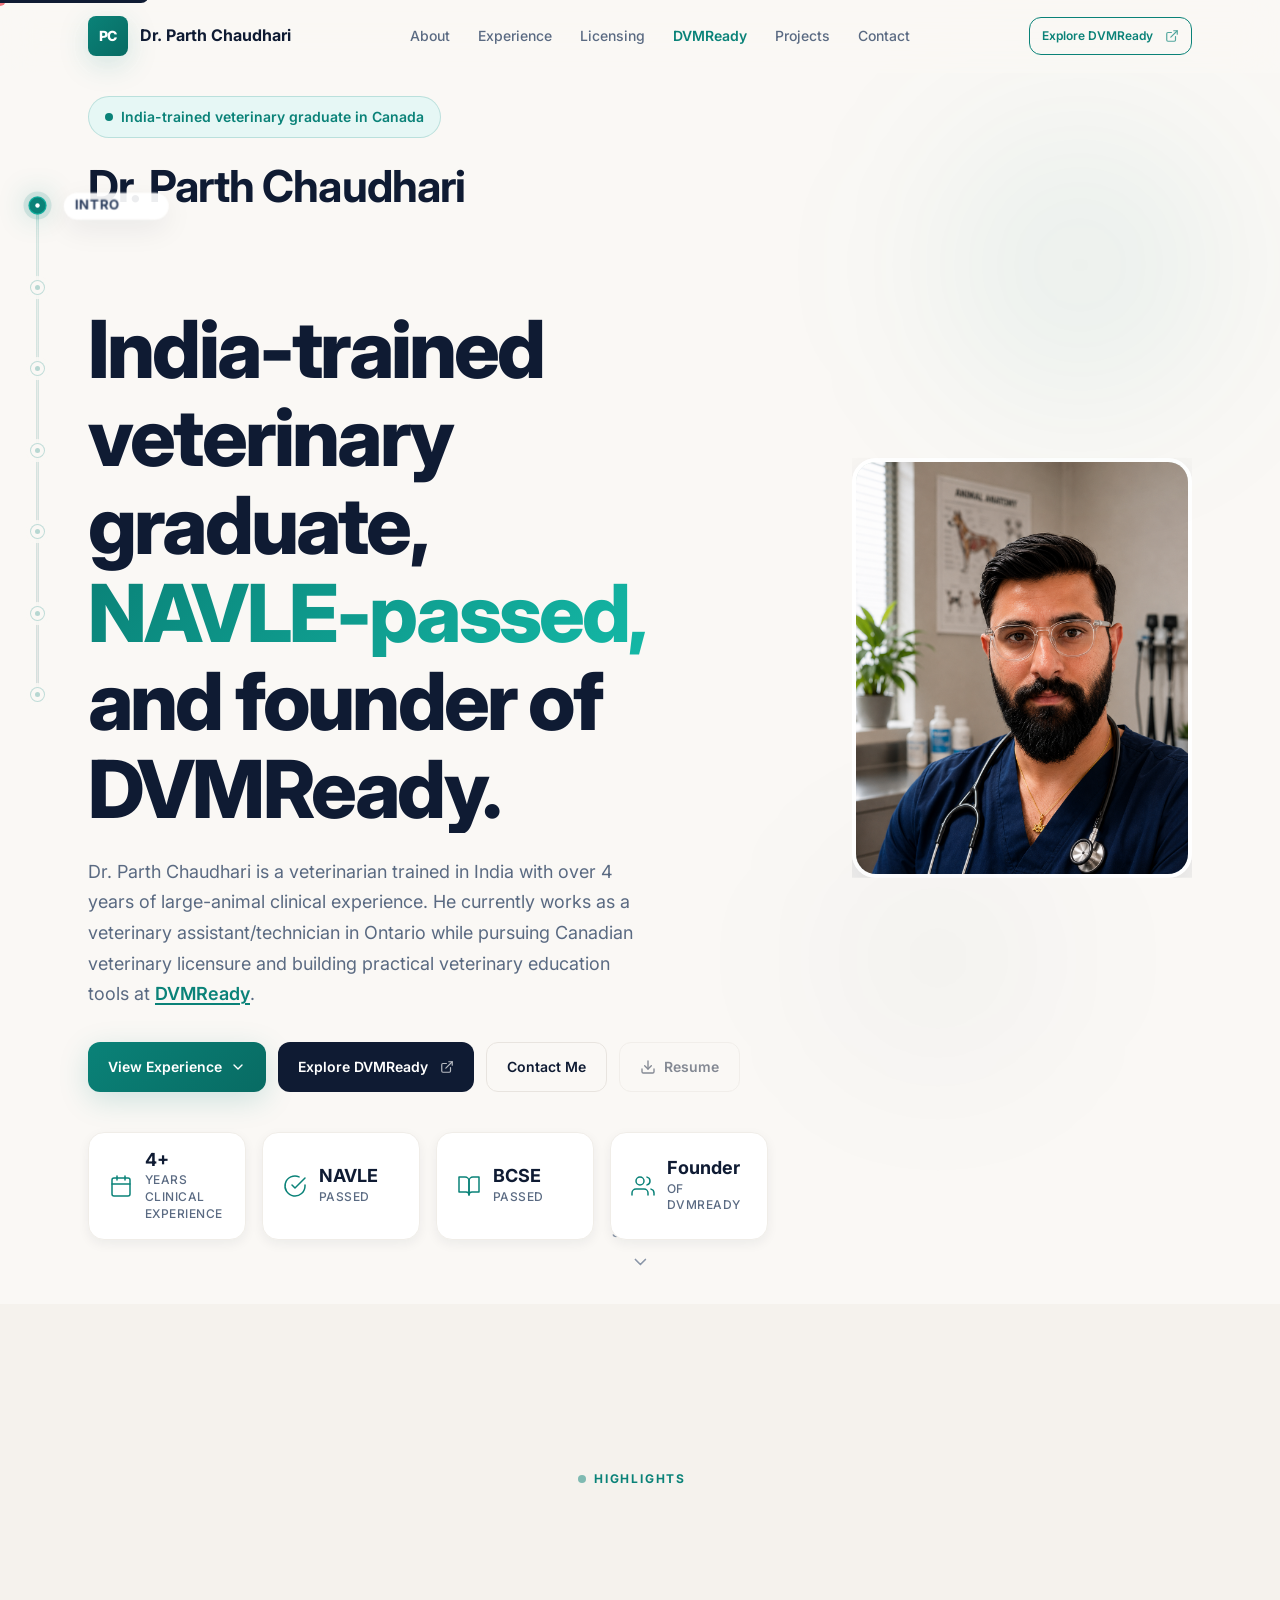
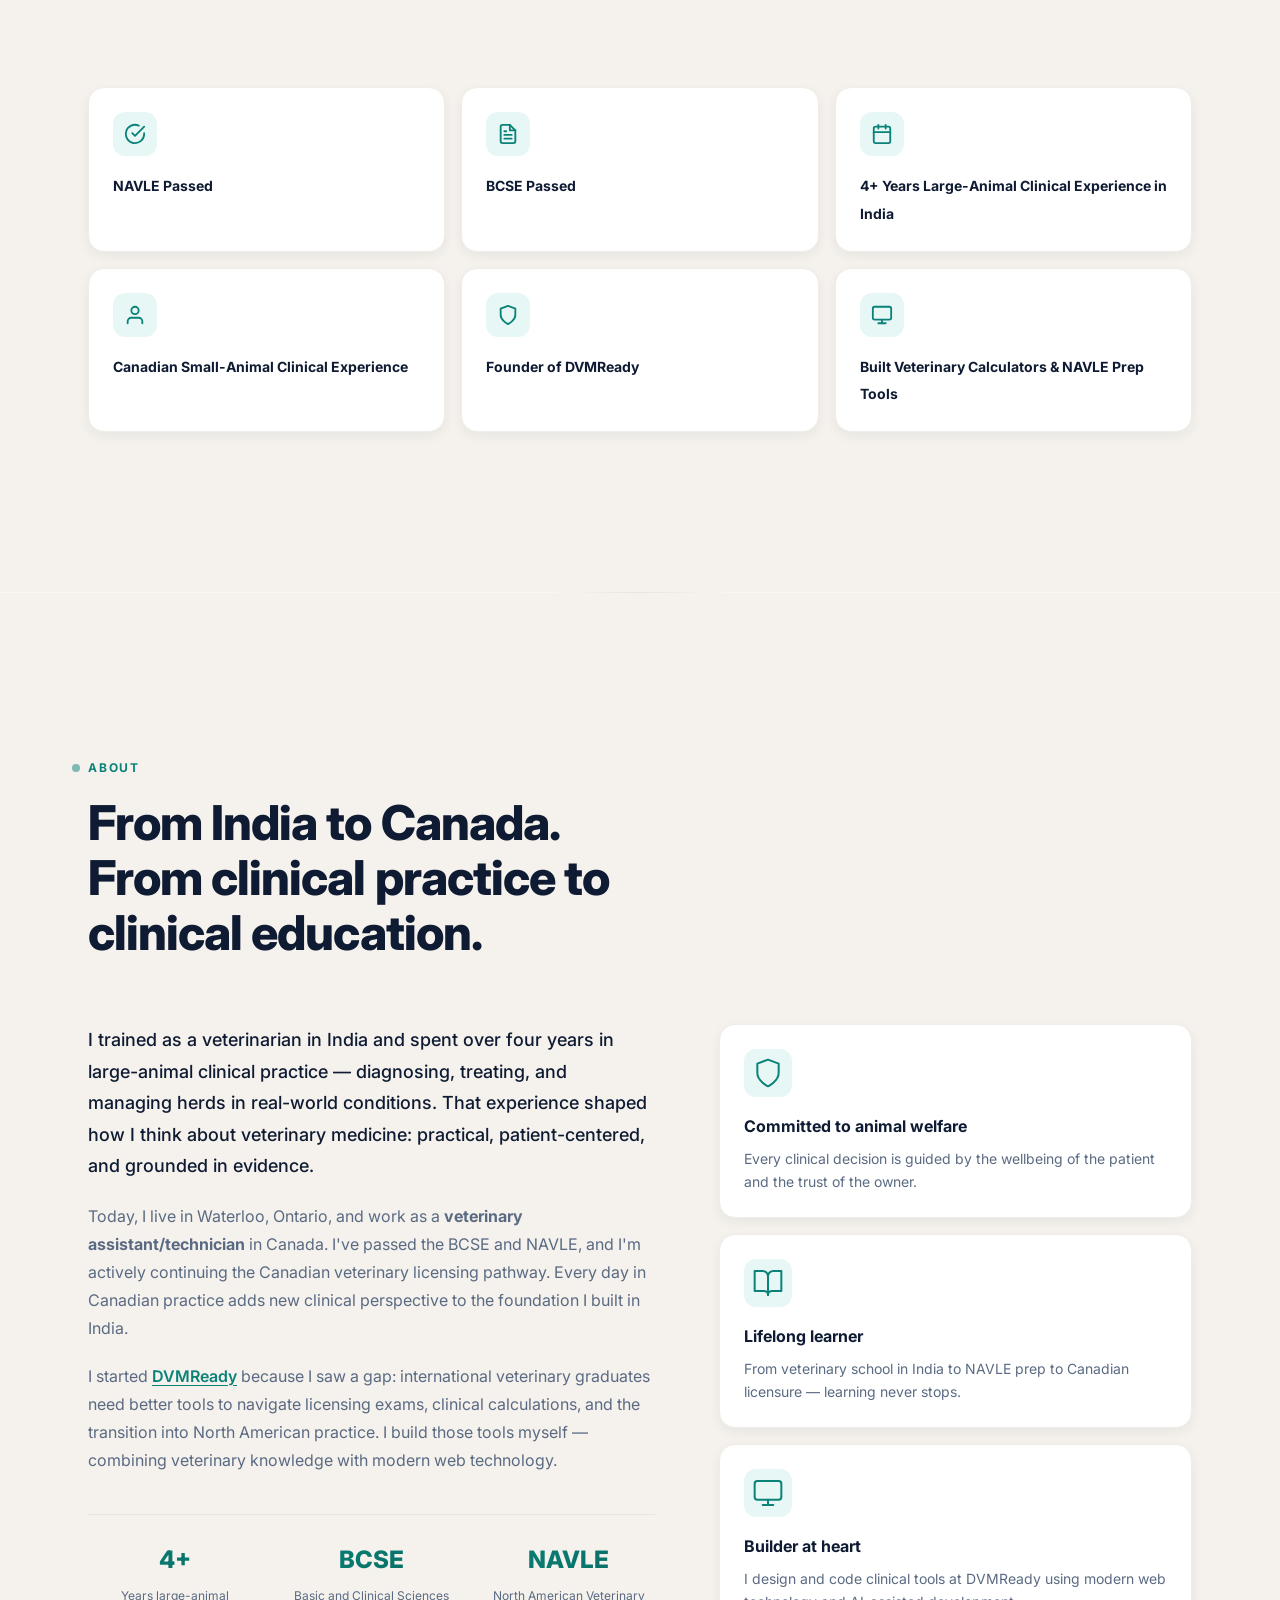
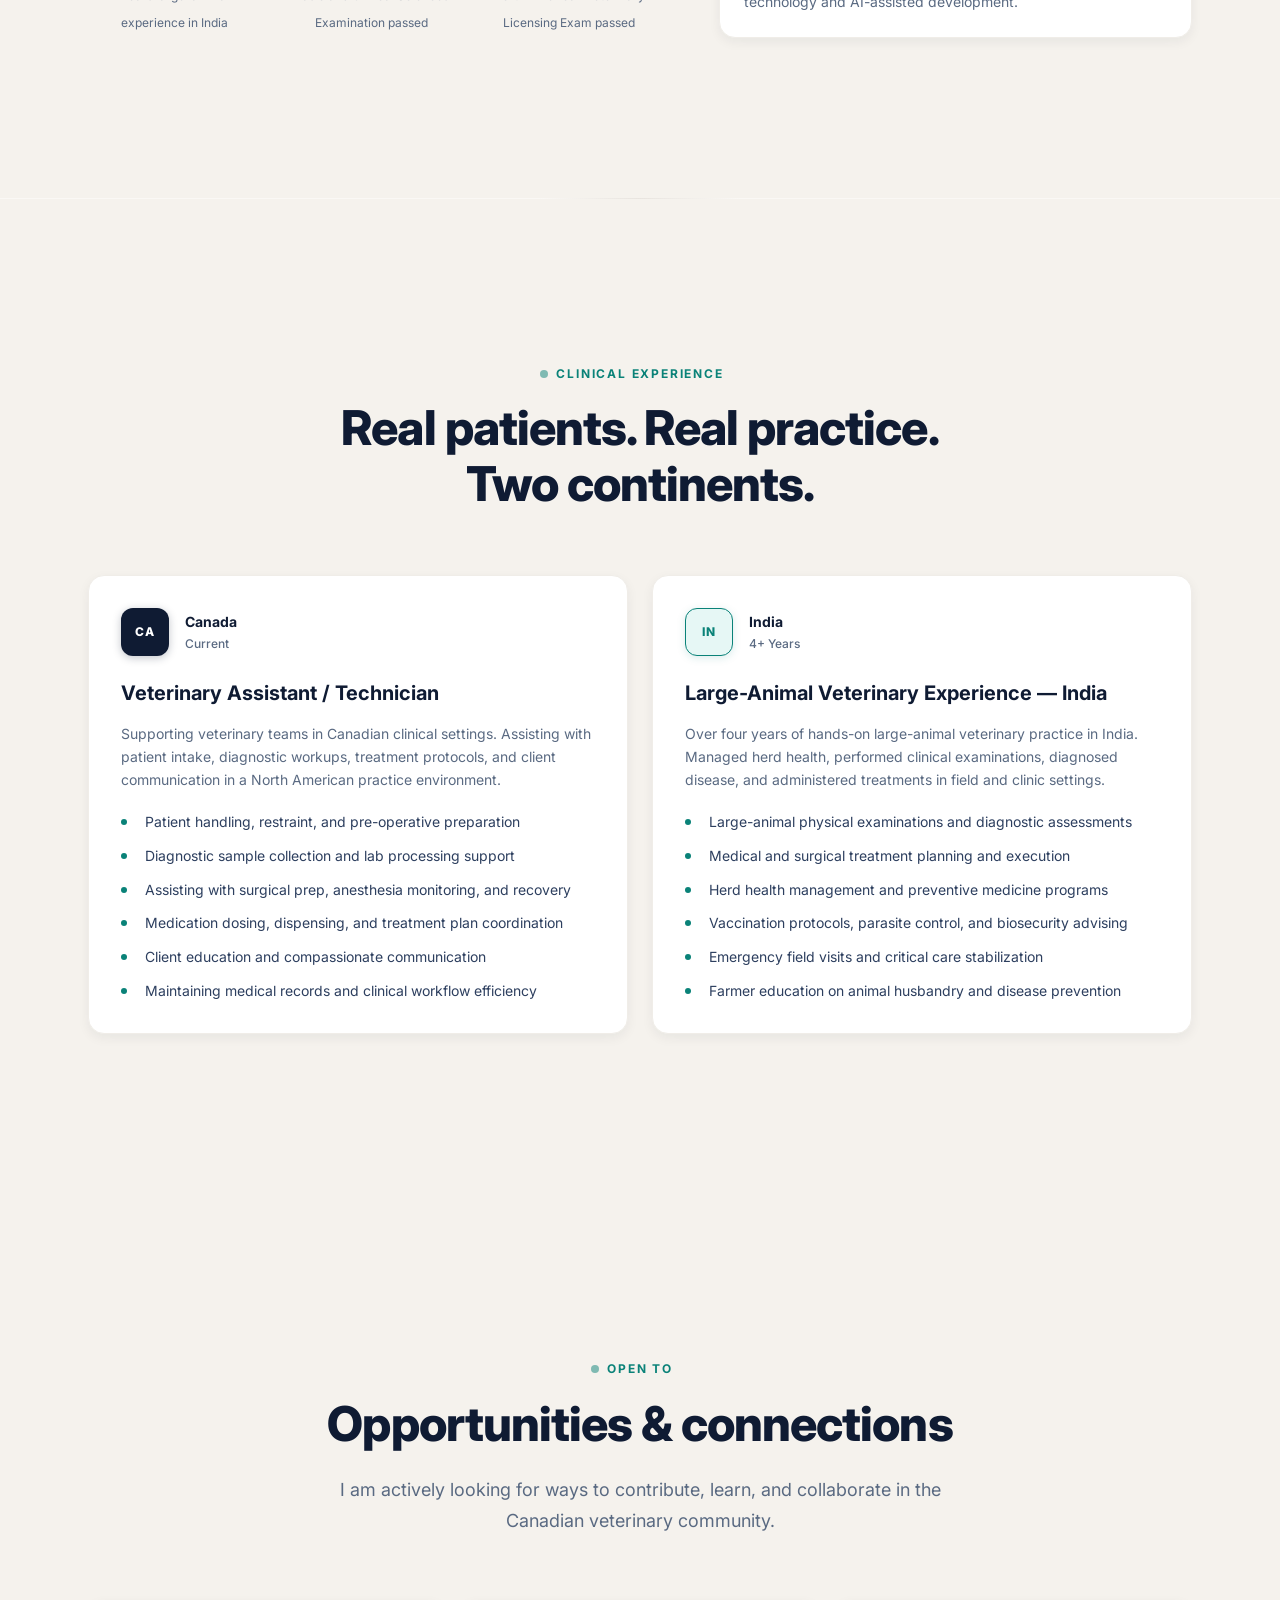
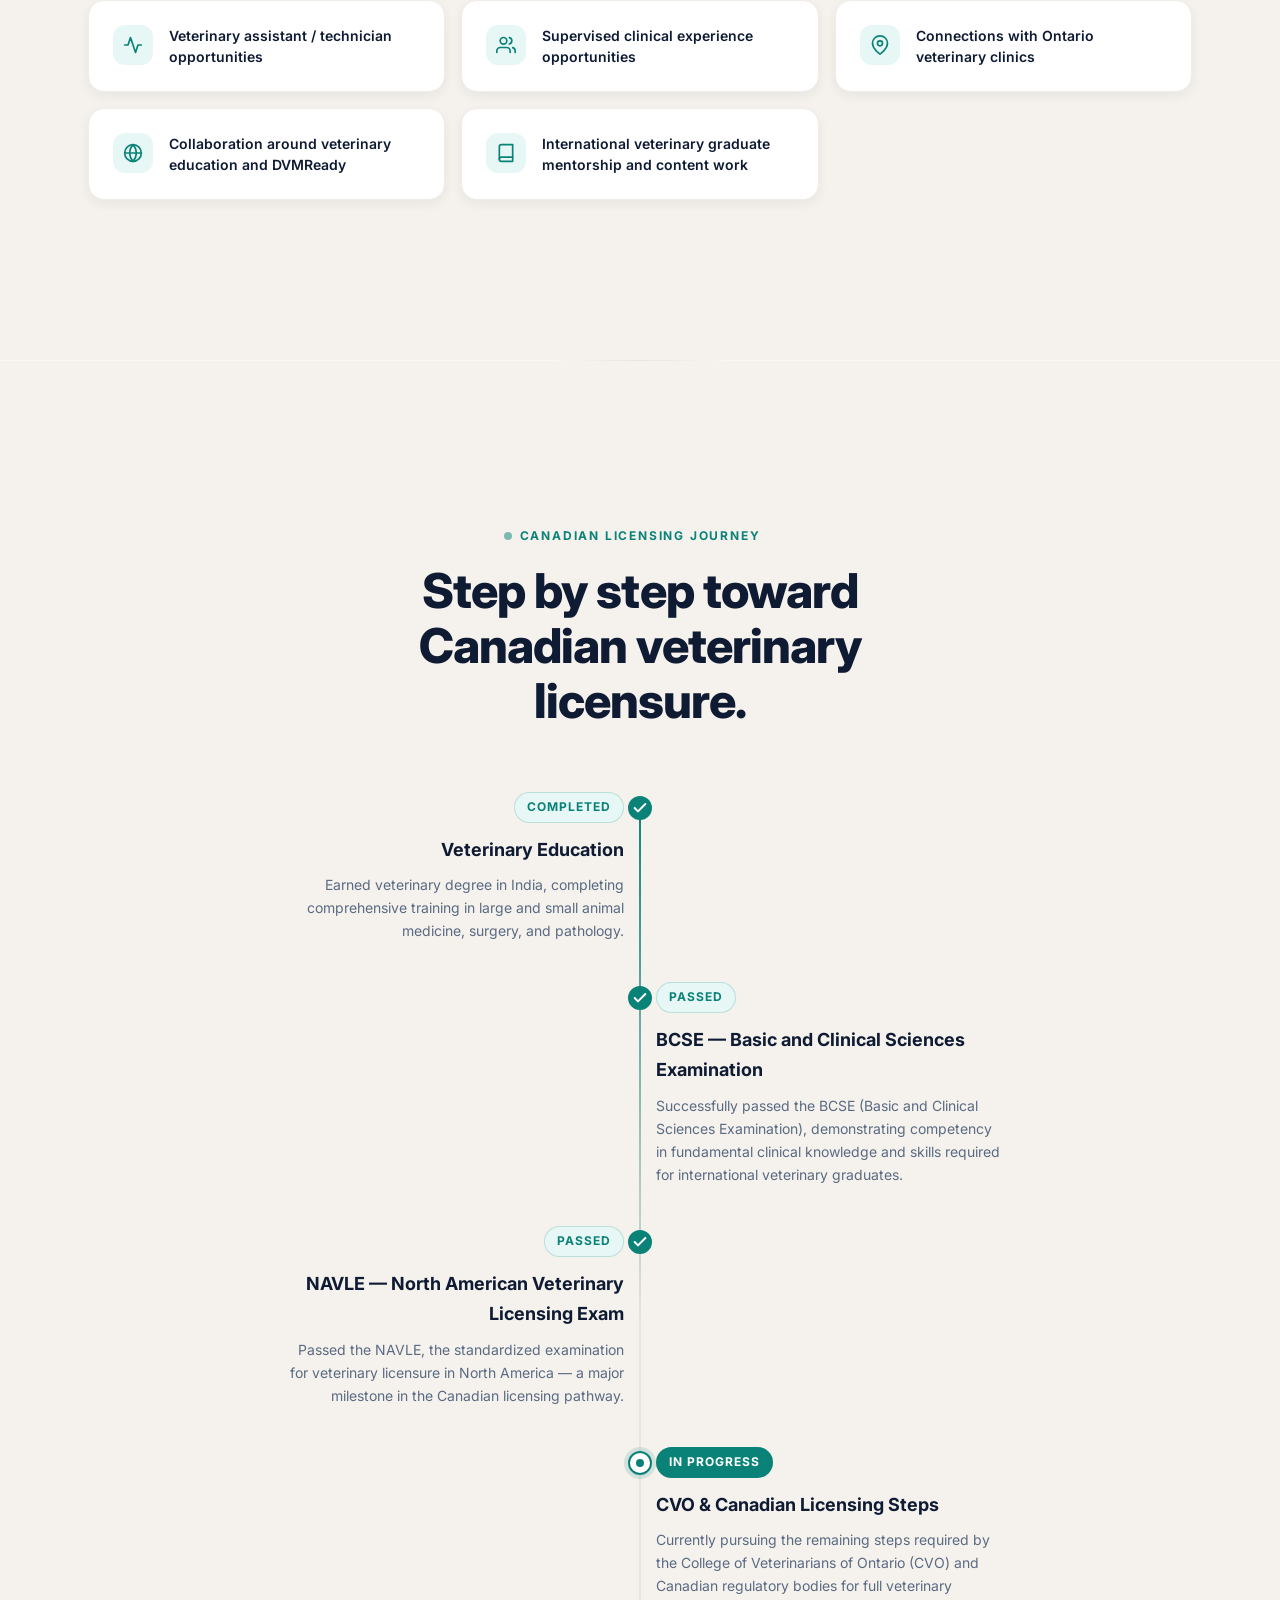
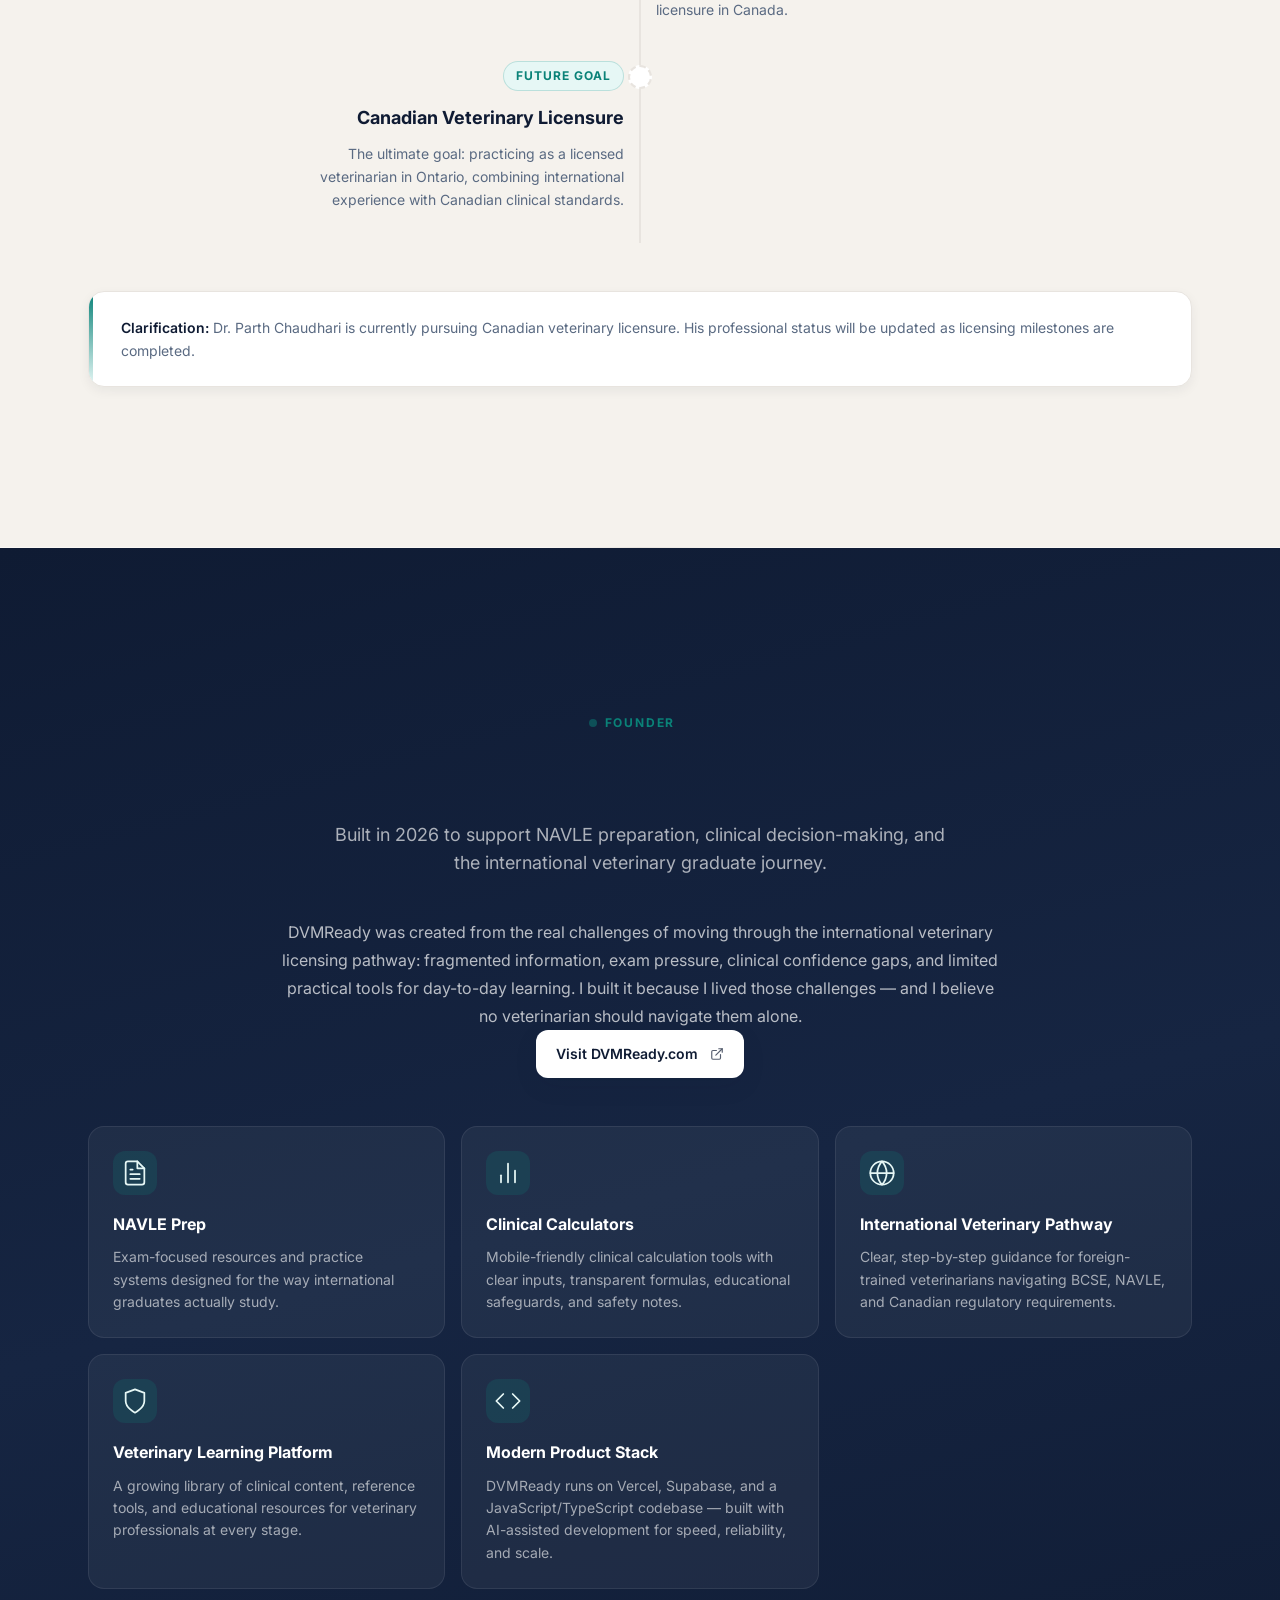
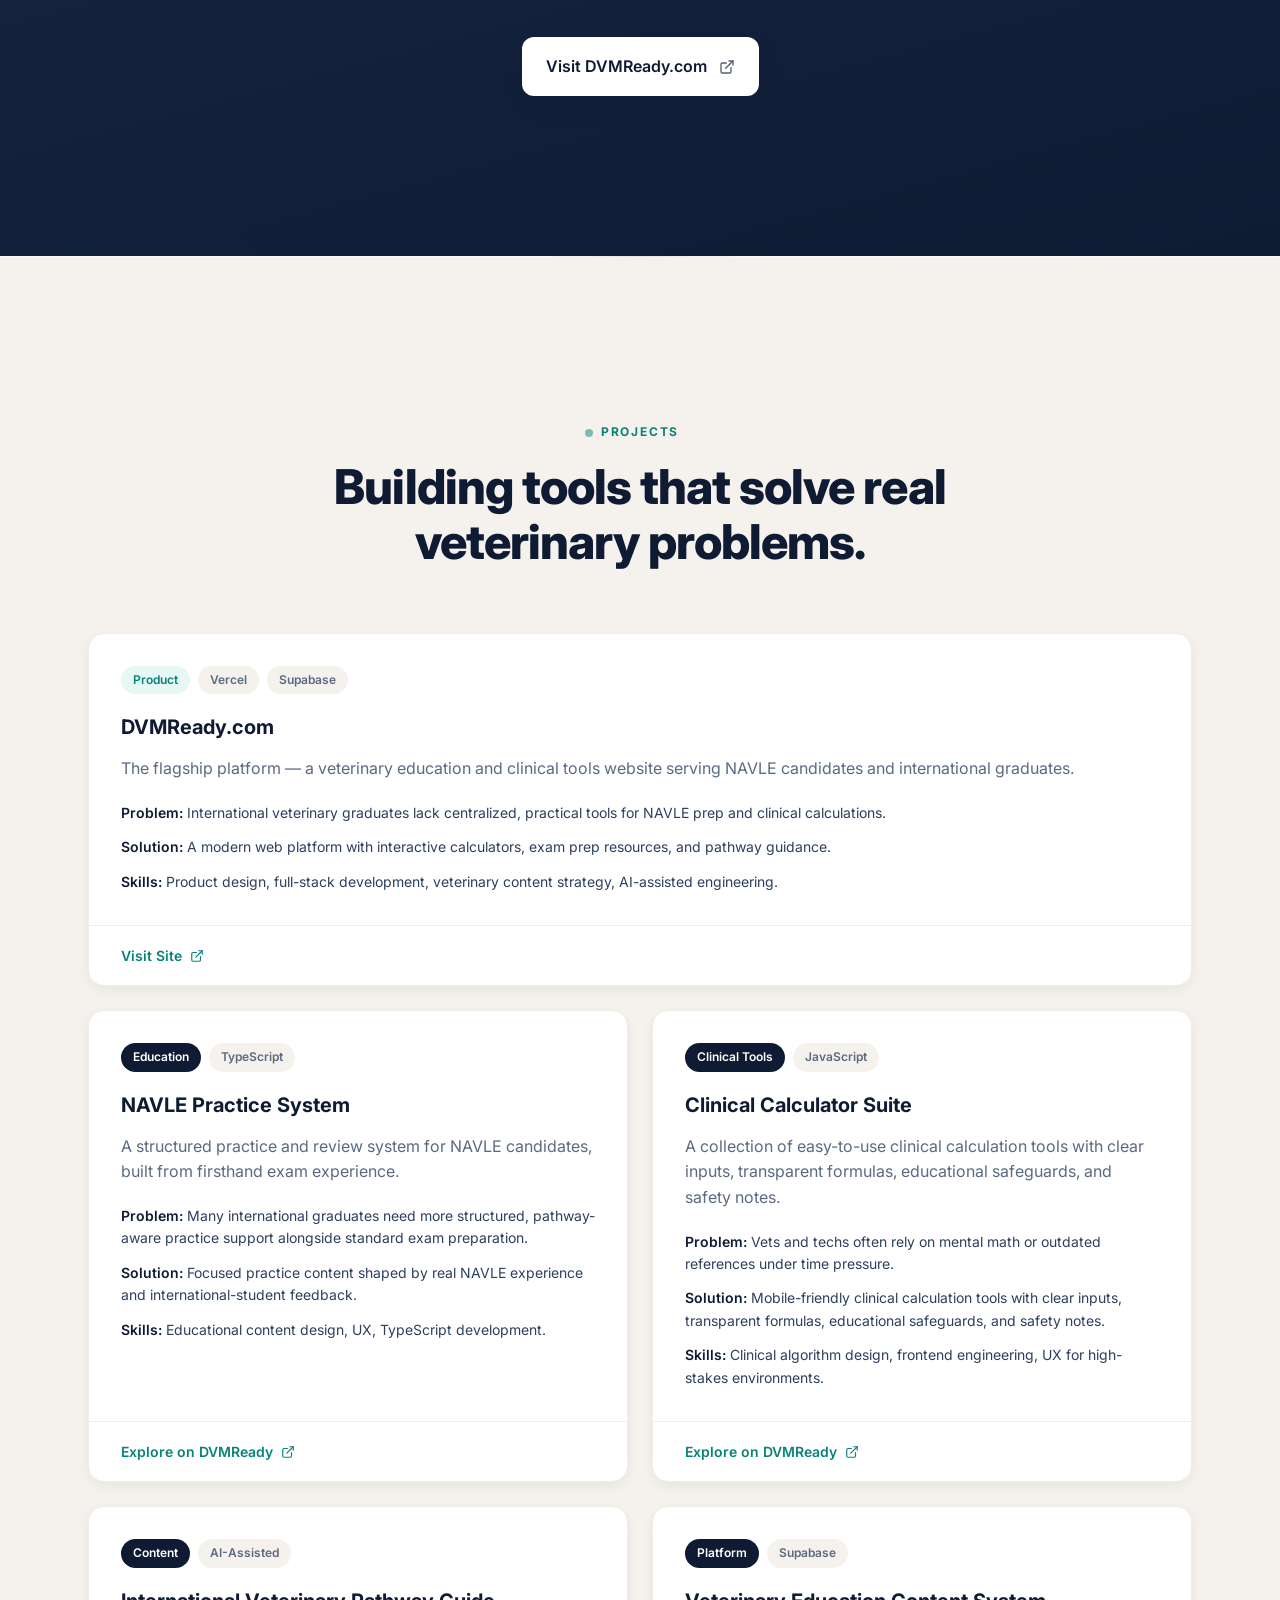
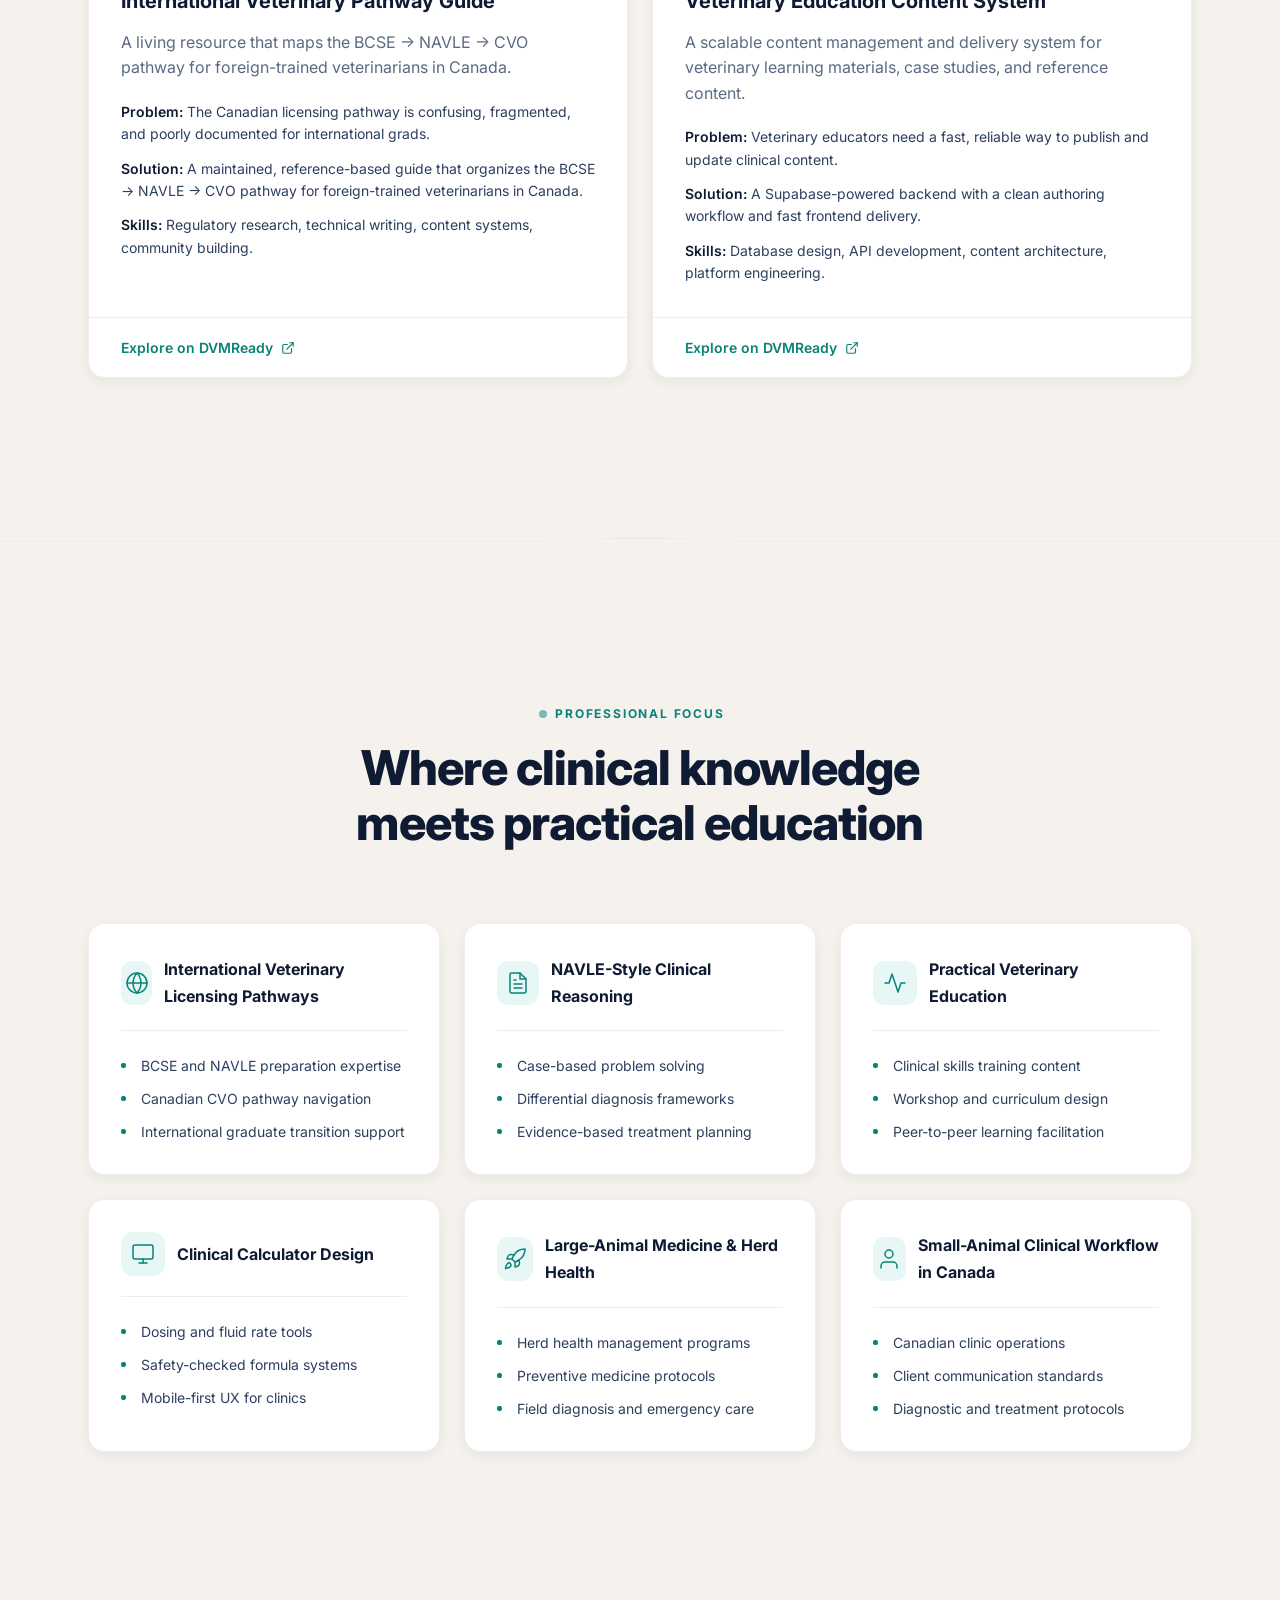
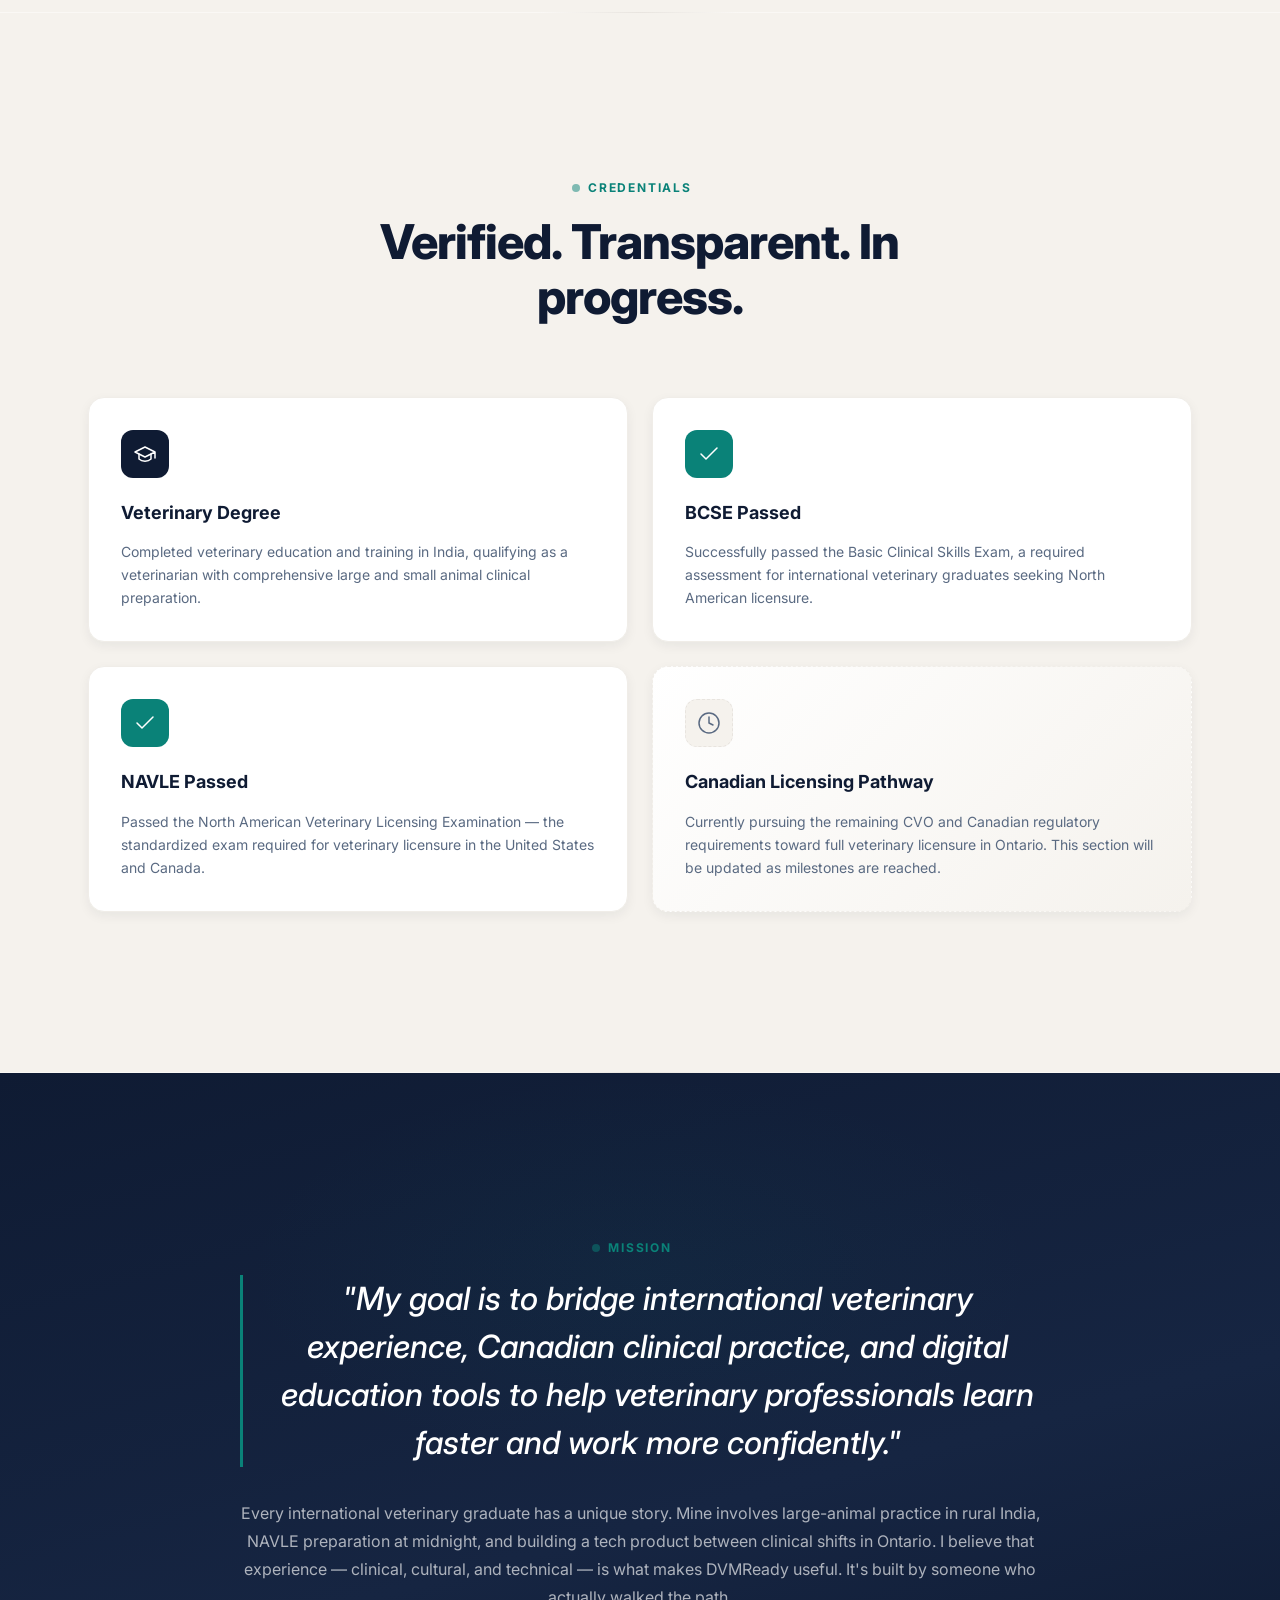
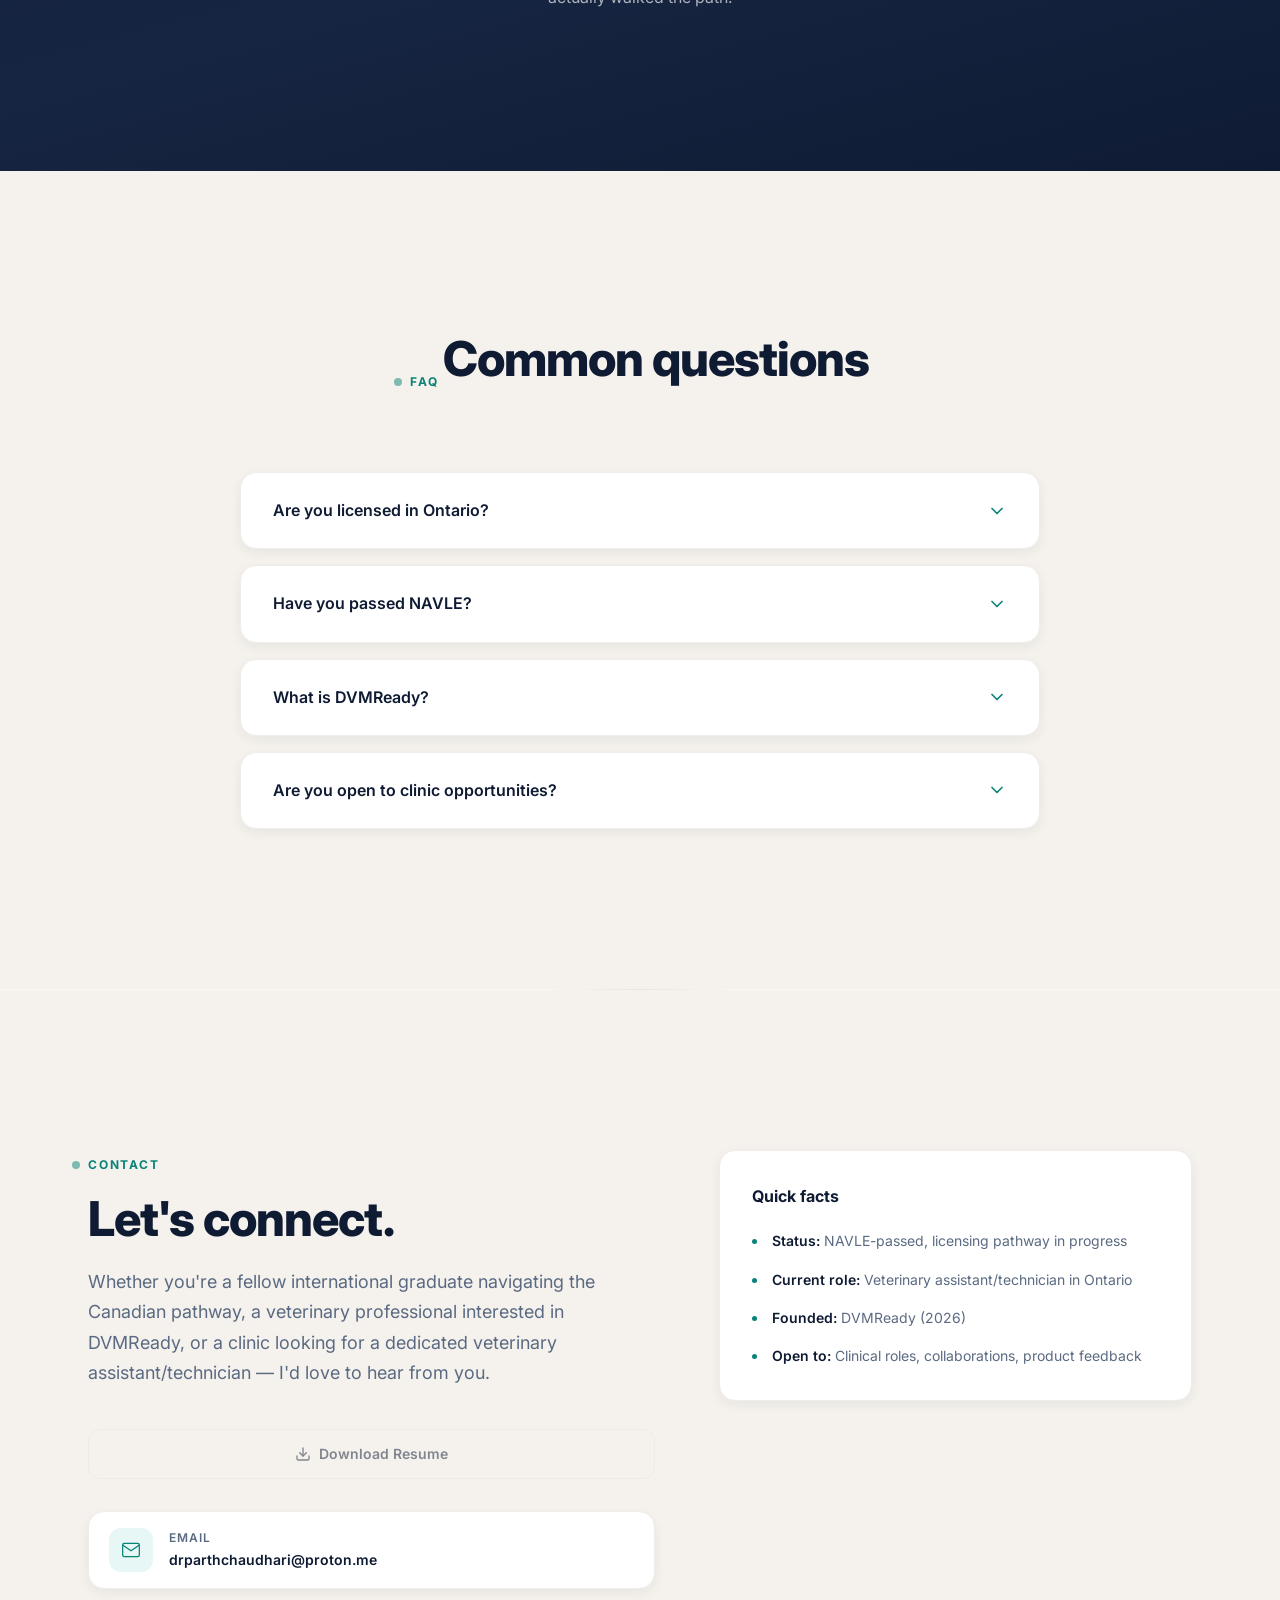
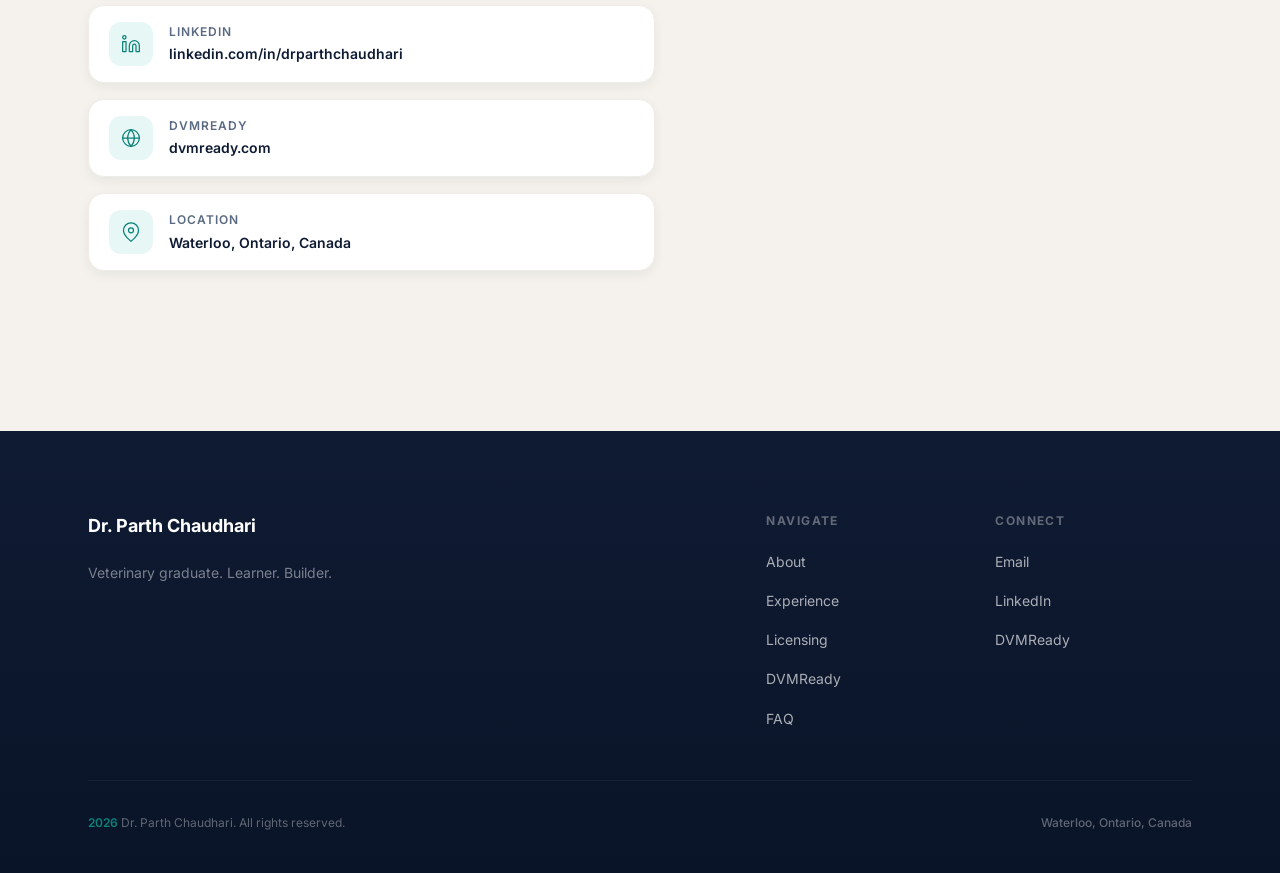
==== commit ab006170: "SEO optimization for personal name ranking - Add 'Dr. Parth Chaudhari' to H1 (was missing entirely —" ====
--- a/index.html
+++ b/index.html
@@ -9,6 +9,8 @@
   <meta name="description" content="Dr. Parth Chaudhari is an India-trained veterinary graduate in Ontario, Canada, NAVLE-passed, BCSE-passed, currently working as a veterinary assistant/technician, and founder of DVMReady, a veterinary education platform for NAVLE prep, clinical tools, and international veterinary graduate support.">
   <link rel="canonical" href="https://parthchaudhari.com/">
   <meta name="robots" content="index, follow">
+  <meta name="author" content="Dr. Parth Chaudhari">
+  <meta name="theme-color" content="#0A8278">
 
   <!-- Open Graph -->
   <meta property="og:title" content="Dr. Parth Chaudhari | Veterinary Graduate & DVMReady Founder">
@@ -60,7 +62,16 @@
     "alumniOf": {
       "@type": "EducationalOrganization",
       "name": "Veterinary College in India"
-    }
+    },
+    "knowsAbout": [
+      "Veterinary Medicine",
+      "NAVLE Preparation",
+      "Clinical Calculators",
+      "International Veterinary Licensing",
+      "Large-Animal Medicine",
+      "Veterinary Education Technology",
+      "BCSE Examination"
+    ]
   }
   </script>
 
@@ -82,6 +93,21 @@
   </div>
   <div class="cursor" id="cursor" aria-hidden="true"></div>
   <a href="#hero" class="skip-link">Skip to content</a>
+  <aside class="scroll-progress" id="scroll-progress" aria-hidden="true">
+    <div class="scroll-progress__rail">
+      <div class="scroll-progress__glow"></div>
+      <div class="scroll-progress__fill"></div>
+    </div>
+    <div class="scroll-progress__markers">
+      <span class="scroll-progress__marker" data-section="hero"><span>Intro</span></span>
+      <span class="scroll-progress__marker" data-section="about"><span>About</span></span>
+      <span class="scroll-progress__marker" data-section="experience"><span>Experience</span></span>
+      <span class="scroll-progress__marker" data-section="licensing"><span>Licensing</span></span>
+      <span class="scroll-progress__marker" data-section="dvmready"><span>DVMReady</span></span>
+      <span class="scroll-progress__marker" data-section="projects"><span>Projects</span></span>
+      <span class="scroll-progress__marker" data-section="contact"><span>Contact</span></span>
+    </div>
+  </aside>
 
   <!-- Navigation -->
   <header class="site-header" id="header">
@@ -104,7 +130,7 @@
 
       <a href="https://dvmready.com" class="btn btn--small btn--outline nav-cta" target="_blank" rel="noopener noreferrer">
         Explore DVMReady
-        <svg aria-hidden="true" class="icon-external" width="14" height="14" viewBox="0 0 24 24" fill="none" stroke="currentColor" stroke-width="2" stroke-linecap="round" stroke-linejoin="round" aria-hidden="true"><path d="M18 13v6a2 2 0 0 1-2 2H5a2 2 0 0 1-2-2V8a2 2 0 0 1 2-2h6"/><polyline points="15 3 21 3 21 9"/><line x1="10" y1="14" x2="21" y2="3"/></svg>
+        <svg aria-hidden="true" class="icon-external" width="14" height="14" viewBox="0 0 24 24" fill="none" stroke="currentColor" stroke-width="2" stroke-linecap="round" stroke-linejoin="round"><path d="M18 13v6a2 2 0 0 1-2 2H5a2 2 0 0 1-2-2V8a2 2 0 0 1 2-2h6"/><polyline points="15 3 21 3 21 9"/><line x1="10" y1="14" x2="21" y2="3"/></svg>
       </a>
 
       <button type="button" class="mobile-menu-toggle" aria-label="Toggle menu" aria-expanded="false" aria-controls="mobile-nav">
@@ -139,7 +165,8 @@
               <span>India-trained veterinary graduate in Canada</span>
             </div>
             <h1 class="hero-title" data-animate="text">
-              India-trained veterinary graduate,<br>
+              <span class="hero-name">Dr. Parth Chaudhari</span><br>
+              India-trained veterinary graduate,
               <span class="text-accent">NAVLE-passed,</span> and founder of DVMReady.
             </h1>
             <p class="hero-subtitle">
@@ -148,42 +175,42 @@
             <div class="hero-actions">
               <a href="#experience" class="btn btn--primary">
                 View Experience
-                <svg aria-hidden="true" class="icon" width="16" height="16" viewBox="0 0 24 24" fill="none" stroke="currentColor" stroke-width="2" stroke-linecap="round" stroke-linejoin="round" aria-hidden="true"><polyline points="6 9 12 15 18 9"/></svg>
+                <svg aria-hidden="true" class="icon" width="16" height="16" viewBox="0 0 24 24" fill="none" stroke="currentColor" stroke-width="2" stroke-linecap="round" stroke-linejoin="round"><polyline points="6 9 12 15 18 9"/></svg>
               </a>
               <a href="https://dvmready.com" class="btn btn--secondary" target="_blank" rel="noopener noreferrer">
                 Explore DVMReady
-                <svg aria-hidden="true" class="icon-external" width="14" height="14" viewBox="0 0 24 24" fill="none" stroke="currentColor" stroke-width="2" stroke-linecap="round" stroke-linejoin="round" aria-hidden="true"><path d="M18 13v6a2 2 0 0 1-2 2H5a2 2 0 0 1-2-2V8a2 2 0 0 1 2-2h6"/><polyline points="15 3 21 3 21 9"/><line x1="10" y1="14" x2="21" y2="3"/></svg>
+                <svg aria-hidden="true" class="icon-external" width="14" height="14" viewBox="0 0 24 24" fill="none" stroke="currentColor" stroke-width="2" stroke-linecap="round" stroke-linejoin="round"><path d="M18 13v6a2 2 0 0 1-2 2H5a2 2 0 0 1-2-2V8a2 2 0 0 1 2-2h6"/><polyline points="15 3 21 3 21 9"/><line x1="10" y1="14" x2="21" y2="3"/></svg>
               </a>
               <a href="#contact" class="btn btn--ghost">Contact Me</a>
               <button type="button" class="btn btn--ghost btn--disabled" disabled title="Resume coming soon">
-                <svg aria-hidden="true" width="16" height="16" viewBox="0 0 24 24" fill="none" stroke="currentColor" stroke-width="2" stroke-linecap="round" stroke-linejoin="round" aria-hidden="true"><path d="M21 15v4a2 2 0 0 1-2 2H5a2 2 0 0 1-2-2v-4"/><polyline points="7 10 12 15 17 10"/><line x1="12" y1="15" x2="12" y2="3"/></svg>
+                <svg aria-hidden="true" width="16" height="16" viewBox="0 0 24 24" fill="none" stroke="currentColor" stroke-width="2" stroke-linecap="round" stroke-linejoin="round"><path d="M21 15v4a2 2 0 0 1-2 2H5a2 2 0 0 1-2-2v-4"/><polyline points="7 10 12 15 17 10"/><line x1="12" y1="15" x2="12" y2="3"/></svg>
                 Resume
               </button>
             </div>
             <div class="hero-stats">
               <div class="hero-stat">
-                <svg aria-hidden="true" class="hero-stat-icon" width="24" height="24" viewBox="0 0 24 24" fill="none" stroke="currentColor" stroke-width="1.5" stroke-linecap="round" stroke-linejoin="round" aria-hidden="true"><rect x="3" y="4" width="18" height="18" rx="2" ry="2"/><line x1="16" y1="2" x2="16" y2="6"/><line x1="8" y1="2" x2="8" y2="6"/><line x1="3" y1="10" x2="21" y2="10"/></svg>
+                <svg aria-hidden="true" class="hero-stat-icon" width="24" height="24" viewBox="0 0 24 24" fill="none" stroke="currentColor" stroke-width="1.5" stroke-linecap="round" stroke-linejoin="round"><rect x="3" y="4" width="18" height="18" rx="2" ry="2"/><line x1="16" y1="2" x2="16" y2="6"/><line x1="8" y1="2" x2="8" y2="6"/><line x1="3" y1="10" x2="21" y2="10"/></svg>
                 <div class="hero-stat-body">
                   <span class="hero-stat-number" data-count="4" data-suffix="+">4+</span>
                   <span class="hero-stat-label">Years Clinical<br>Experience</span>
                 </div>
               </div>
               <div class="hero-stat">
-                <svg aria-hidden="true" class="hero-stat-icon" width="24" height="24" viewBox="0 0 24 24" fill="none" stroke="currentColor" stroke-width="1.5" stroke-linecap="round" stroke-linejoin="round" aria-hidden="true"><path d="M22 11.08V12a10 10 0 1 1-5.93-9.14"/><polyline points="22 4 12 14.01 9 11.01"/></svg>
+                <svg aria-hidden="true" class="hero-stat-icon" width="24" height="24" viewBox="0 0 24 24" fill="none" stroke="currentColor" stroke-width="1.5" stroke-linecap="round" stroke-linejoin="round"><path d="M22 11.08V12a10 10 0 1 1-5.93-9.14"/><polyline points="22 4 12 14.01 9 11.01"/></svg>
                 <div class="hero-stat-body">
                   <span class="hero-stat-number">NAVLE</span>
                   <span class="hero-stat-label">Passed</span>
                 </div>
               </div>
               <div class="hero-stat">
-                <svg aria-hidden="true" class="hero-stat-icon" width="24" height="24" viewBox="0 0 24 24" fill="none" stroke="currentColor" stroke-width="1.5" stroke-linecap="round" stroke-linejoin="round" aria-hidden="true"><path d="M2 3h6a4 4 0 0 1 4 4v14a3 3 0 0 0-3-3H2z"/><path d="M22 3h-6a4 4 0 0 0-4 4v14a3 3 0 0 1 3-3h7z"/></svg>
+                <svg aria-hidden="true" class="hero-stat-icon" width="24" height="24" viewBox="0 0 24 24" fill="none" stroke="currentColor" stroke-width="1.5" stroke-linecap="round" stroke-linejoin="round"><path d="M2 3h6a4 4 0 0 1 4 4v14a3 3 0 0 0-3-3H2z"/><path d="M22 3h-6a4 4 0 0 0-4 4v14a3 3 0 0 1 3-3h7z"/></svg>
                 <div class="hero-stat-body">
                   <span class="hero-stat-number">BCSE</span>
                   <span class="hero-stat-label">Passed</span>
                 </div>
               </div>
               <div class="hero-stat">
-                <svg aria-hidden="true" class="hero-stat-icon" width="24" height="24" viewBox="0 0 24 24" fill="none" stroke="currentColor" stroke-width="1.5" stroke-linecap="round" stroke-linejoin="round" aria-hidden="true"><path d="M17 21v-2a4 4 0 0 0-4-4H5a4 4 0 0 0-4 4v2"/><circle cx="9" cy="7" r="4"/><path d="M23 21v-2a4 4 0 0 0-3-3.87"/><path d="M16 3.13a4 4 0 0 1 0 7.75"/></svg>
+                <svg aria-hidden="true" class="hero-stat-icon" width="24" height="24" viewBox="0 0 24 24" fill="none" stroke="currentColor" stroke-width="1.5" stroke-linecap="round" stroke-linejoin="round"><path d="M17 21v-2a4 4 0 0 0-4-4H5a4 4 0 0 0-4 4v2"/><circle cx="9" cy="7" r="4"/><path d="M23 21v-2a4 4 0 0 0-3-3.87"/><path d="M16 3.13a4 4 0 0 1 0 7.75"/></svg>
                 <div class="hero-stat-body">
                   <span class="hero-stat-number">Founder</span>
                   <span class="hero-stat-label">of DVMReady</span>
@@ -512,7 +539,7 @@
           </p>
           <a href="https://dvmready.com" class="btn btn--light" target="_blank" rel="noopener noreferrer">
             Visit DVMReady.com
-            <svg aria-hidden="true" class="icon-external" width="14" height="14" viewBox="0 0 24 24" fill="none" stroke="currentColor" stroke-width="2" stroke-linecap="round" stroke-linejoin="round" aria-hidden="true"><path d="M18 13v6a2 2 0 0 1-2 2H5a2 2 0 0 1-2-2V8a2 2 0 0 1 2-2h6"/><polyline points="15 3 21 3 21 9"/><line x1="10" y1="14" x2="21" y2="3"/></svg>
+            <svg aria-hidden="true" class="icon-external" width="14" height="14" viewBox="0 0 24 24" fill="none" stroke="currentColor" stroke-width="2" stroke-linecap="round" stroke-linejoin="round"><path d="M18 13v6a2 2 0 0 1-2 2H5a2 2 0 0 1-2-2V8a2 2 0 0 1 2-2h6"/><polyline points="15 3 21 3 21 9"/><line x1="10" y1="14" x2="21" y2="3"/></svg>
           </a>
         </div>
         <div class="dvmready-grid">
@@ -555,7 +582,7 @@
         <div class="dvmready-cta">
           <a href="https://dvmready.com" class="btn btn--light btn--large" target="_blank" rel="noopener noreferrer">
             Visit DVMReady.com
-            <svg aria-hidden="true" class="icon-external" width="16" height="16" viewBox="0 0 24 24" fill="none" stroke="currentColor" stroke-width="2" stroke-linecap="round" stroke-linejoin="round" aria-hidden="true"><path d="M18 13v6a2 2 0 0 1-2 2H5a2 2 0 0 1-2-2V8a2 2 0 0 1 2-2h6"/><polyline points="15 3 21 3 21 9"/><line x1="10" y1="14" x2="21" y2="3"/></svg>
+            <svg aria-hidden="true" class="icon-external" width="16" height="16" viewBox="0 0 24 24" fill="none" stroke="currentColor" stroke-width="2" stroke-linecap="round" stroke-linejoin="round"><path d="M18 13v6a2 2 0 0 1-2 2H5a2 2 0 0 1-2-2V8a2 2 0 0 1 2-2h6"/><polyline points="15 3 21 3 21 9"/><line x1="10" y1="14" x2="21" y2="3"/></svg>
           </a>
         </div>
       </div>
@@ -909,7 +936,7 @@
             </p>
             <div class="contact-methods">
               <button type="button" class="btn btn--ghost btn--disabled contact-resume-button" disabled title="Resume coming soon">
-                <svg aria-hidden="true" width="16" height="16" viewBox="0 0 24 24" fill="none" stroke="currentColor" stroke-width="2" stroke-linecap="round" stroke-linejoin="round" aria-hidden="true"><path d="M21 15v4a2 2 0 0 1-2 2H5a2 2 0 0 1-2-2v-4"/><polyline points="7 10 12 15 17 10"/><line x1="12" y1="15" x2="12" y2="3"/></svg>
+                <svg aria-hidden="true" width="16" height="16" viewBox="0 0 24 24" fill="none" stroke="currentColor" stroke-width="2" stroke-linecap="round" stroke-linejoin="round"><path d="M21 15v4a2 2 0 0 1-2 2H5a2 2 0 0 1-2-2v-4"/><polyline points="7 10 12 15 17 10"/><line x1="12" y1="15" x2="12" y2="3"/></svg>
                 Download Resume
               </button>
               <a href="mailto:drparthchaudhari@proton.me" class="contact-method">
--- a/css/style.css
+++ b/css/style.css
@@ -697,6 +697,15 @@
   animation: fadeInUp 0.8s var(--ease-out) 0.3s both;
 }
 
+.hero-name {
+  display: block;
+  font-size: 0.55em;
+  font-weight: 700;
+  letter-spacing: -0.02em;
+  margin-bottom: 0.15em;
+  color: var(--text);
+}
+
 @media (min-width: 768px) {
   .hero-title { font-size: var(--text-5xl); }
 }
@@ -2542,6 +2551,9 @@
   .section--mission::before,
   .credential-card:hover .credential-icon--passed,
   .badge-dot,
+  .scroll-progress,
+  .scroll-progress__fill,
+  .scroll-progress__marker.is-active,
   .timeline-item--active .timeline-marker {
     animation: none;
   }
@@ -2806,6 +2818,176 @@
   color: var(--text);
 }
 
+/* ---- Animated Side Scroll Progress ---- */
+.scroll-progress {
+  --scroll-progress: 0;
+  position: fixed;
+  left: clamp(0.75rem, 2vw, 1.75rem);
+  top: 22vh;
+  width: 80px;
+  height: 56vh;
+  z-index: 80;
+  pointer-events: none;
+  opacity: 0;
+  animation: fadeIn 0.8s var(--ease-out) 1.2s forwards;
+}
+
+.scroll-progress__rail {
+  position: absolute;
+  left: 10px;
+  top: 0;
+  bottom: 0;
+  width: 3px;
+  overflow: hidden;
+  border-radius: var(--radius-pill);
+  background: linear-gradient(180deg, rgba(10, 130, 120, 0.08), rgba(15, 27, 51, 0.08));
+  box-shadow: inset 0 0 0 1px rgba(10, 130, 120, 0.08);
+}
+
+.scroll-progress__fill {
+  position: absolute;
+  inset: 0;
+  transform: scaleY(0);
+  transform-origin: top;
+  border-radius: inherit;
+  background:
+    linear-gradient(180deg, #14B8A6 0%, var(--accent) 42%, var(--text) 100%);
+  background-size: 100% 180%;
+  box-shadow:
+    0 0 18px rgba(10, 130, 120, 0.45),
+    0 0 42px rgba(20, 184, 166, 0.22);
+  transition: transform 120ms linear;
+  animation: scrollRailFlow 3.5s ease-in-out infinite;
+}
+
+.scroll-progress__fill::after {
+  content: '';
+  position: absolute;
+  left: 50%;
+  bottom: -6px;
+  width: 11px;
+  height: 11px;
+  border-radius: 50%;
+  background: #FFFFFF;
+  box-shadow:
+    0 0 0 3px rgba(20, 184, 166, 0.20),
+    0 0 22px rgba(10, 130, 120, 0.65);
+  transform: translateX(-50%);
+}
+
+.scroll-progress__glow {
+  position: absolute;
+  left: -13px;
+  top: -34px;
+  width: 30px;
+  height: 72px;
+  border-radius: var(--radius-pill);
+  background: radial-gradient(circle, rgba(20, 184, 166, 0.42), transparent 70%);
+  filter: blur(8px);
+  opacity: 0.75;
+  transition: transform 120ms linear;
+}
+
+.scroll-progress__markers {
+  position: absolute;
+  left: 4px;
+  top: 0;
+  bottom: 0;
+  display: flex;
+  flex-direction: column;
+  justify-content: space-between;
+}
+
+.scroll-progress__marker {
+  position: relative;
+  width: 15px;
+  height: 15px;
+  border-radius: 50%;
+  background: var(--bg);
+  border: 1px solid rgba(10, 130, 120, 0.24);
+  box-shadow: 0 0 0 4px rgba(250, 248, 245, 0.86);
+  transition:
+    background var(--duration-fast),
+    border-color var(--duration-fast),
+    box-shadow var(--duration-fast),
+    transform var(--duration-fast);
+}
+
+.scroll-progress__marker::before {
+  content: '';
+  position: absolute;
+  inset: 4px;
+  border-radius: inherit;
+  background: rgba(10, 130, 120, 0.28);
+  transition: transform var(--duration-fast), background var(--duration-fast);
+}
+
+.scroll-progress__marker span {
+  position: absolute;
+  left: 28px;
+  top: 50%;
+  min-width: 86px;
+  padding: 0.35rem 0.55rem;
+  border-radius: var(--radius-pill);
+  background: rgba(255, 255, 255, 0.92);
+  color: var(--text-secondary);
+  font-size: 0.68rem;
+  font-weight: 700;
+  line-height: 1;
+  letter-spacing: 0.08em;
+  text-transform: uppercase;
+  box-shadow: var(--shadow-md);
+  opacity: 0;
+  transform: translate(-8px, -50%);
+  transition: opacity var(--duration-fast), transform var(--duration-fast);
+  backdrop-filter: blur(10px);
+}
+
+.scroll-progress:hover .scroll-progress__marker span,
+.scroll-progress__marker.is-active span {
+  opacity: 1;
+  transform: translate(0, -50%);
+}
+
+.scroll-progress__marker.is-active {
+  background: var(--accent);
+  border-color: rgba(20, 184, 166, 0.82);
+  box-shadow:
+    0 0 0 4px rgba(10, 130, 120, 0.14),
+    0 0 24px rgba(10, 130, 120, 0.45);
+  transform: scale(1.22);
+  animation: scrollMarkerPulse 1.8s ease-in-out infinite;
+}
+
+.scroll-progress__marker.is-active::before {
+  background: #FFFFFF;
+  transform: scale(0.72);
+}
+
+@keyframes scrollRailFlow {
+  0%, 100% { background-position: 50% 0%; }
+  50% { background-position: 50% 100%; }
+}
+
+@keyframes scrollMarkerPulse {
+  0%, 100% {
+    box-shadow:
+      0 0 0 4px rgba(10, 130, 120, 0.14),
+      0 0 24px rgba(10, 130, 120, 0.45);
+  }
+  50% {
+    box-shadow:
+      0 0 0 7px rgba(10, 130, 120, 0.10),
+      0 0 34px rgba(20, 184, 166, 0.52);
+  }
+}
+
+@media (max-width: 899px) {
+  .scroll-progress {
+    display: none;
+  }
+}
+
 /* ---- Smooth Scrollbar ---- */
 ::-webkit-scrollbar {
   width: 8px;
@@ -3095,6 +3277,7 @@
   .hero-visual { display: none !important; }
   .hero-orb { display: none !important; }
   .scroll-hint { display: none !important; }
+  .scroll-progress { display: none !important; }
   .cursor { display: none !important; }
   .loader { display: none !important; }
   .site-header { position: relative !important; }
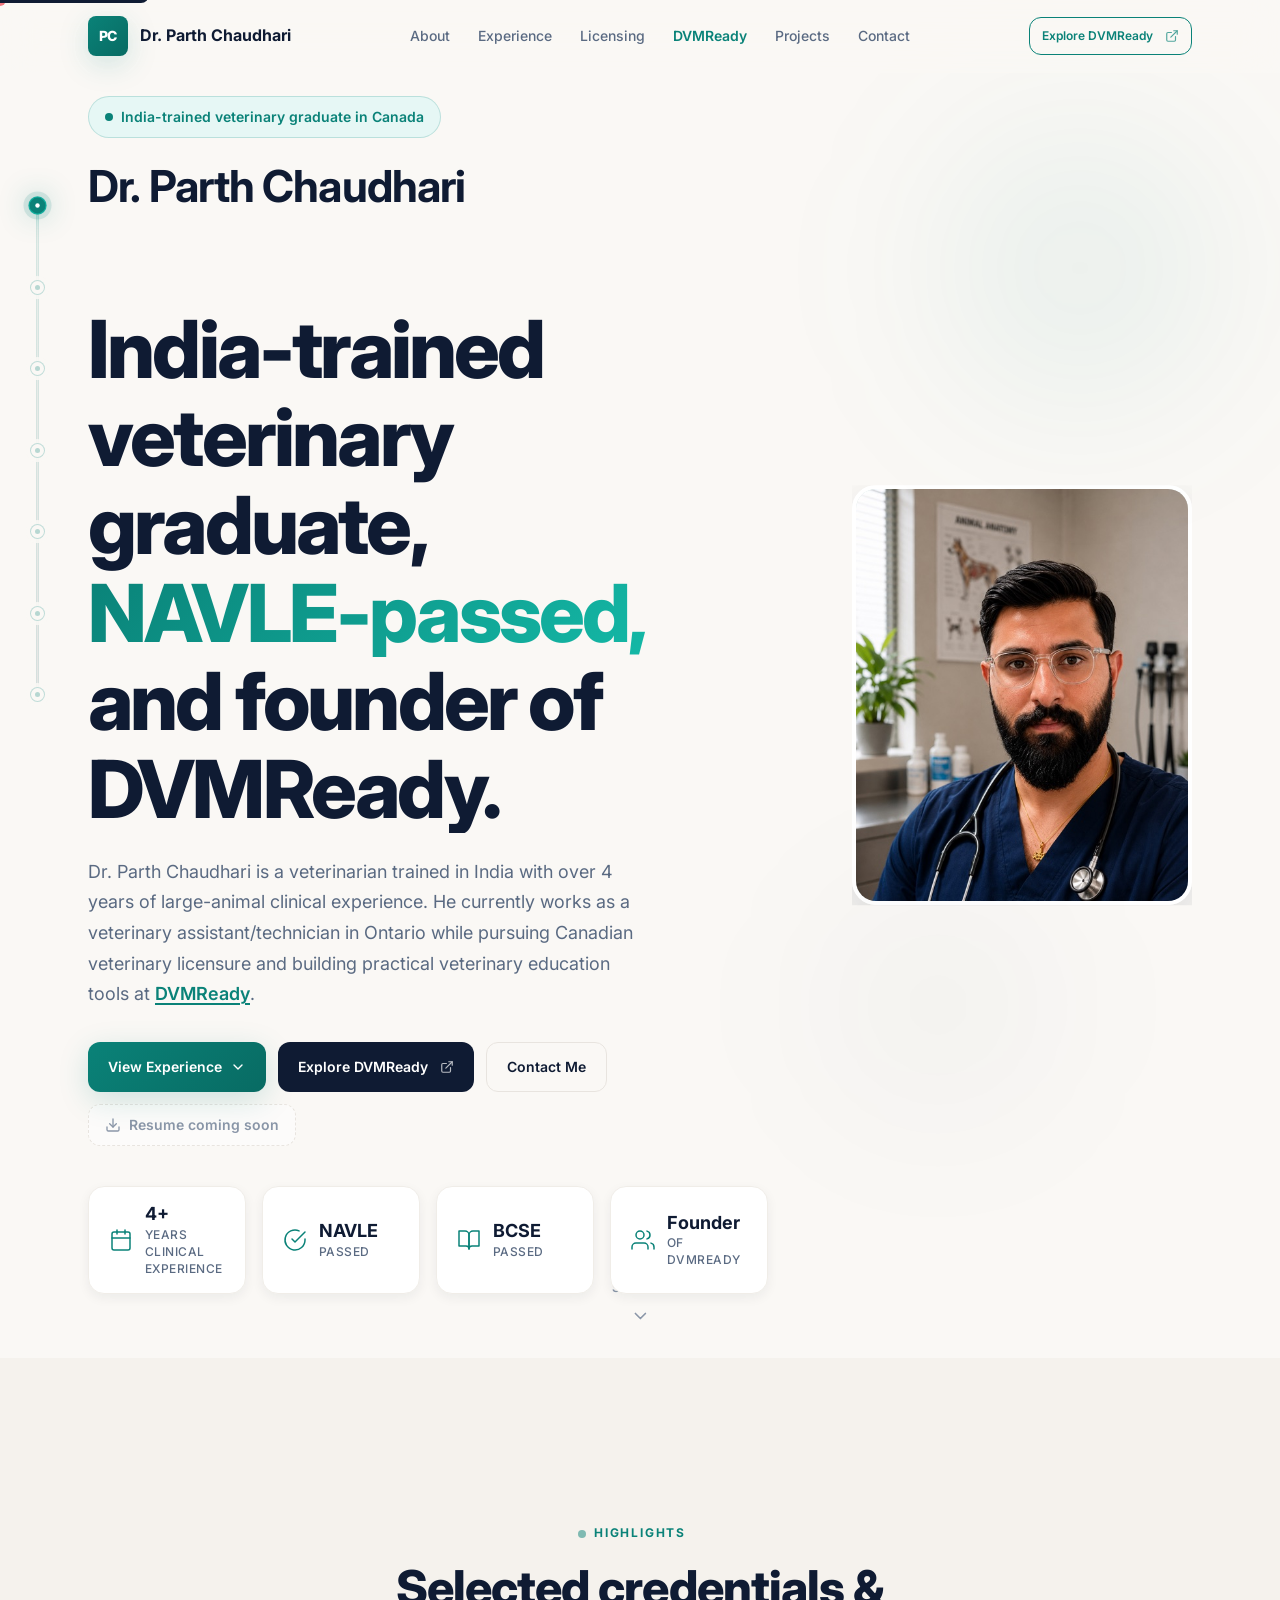
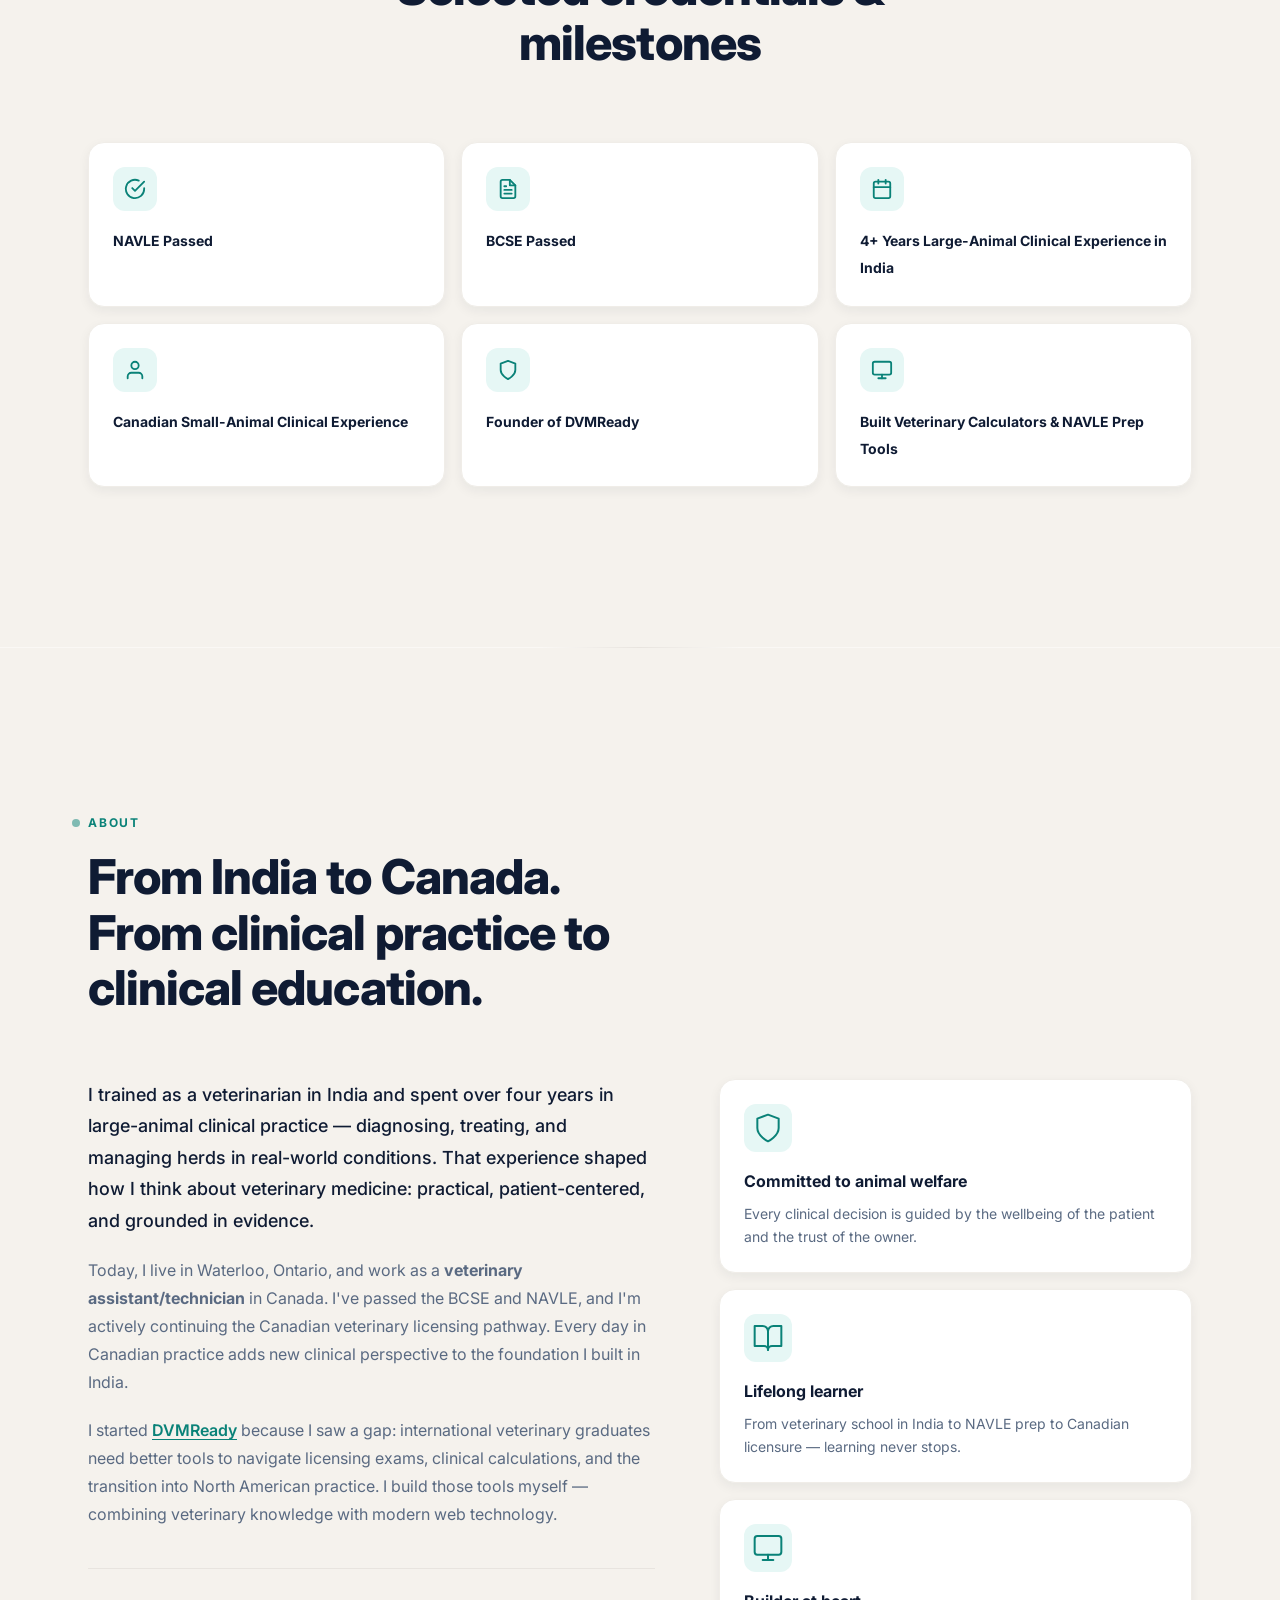
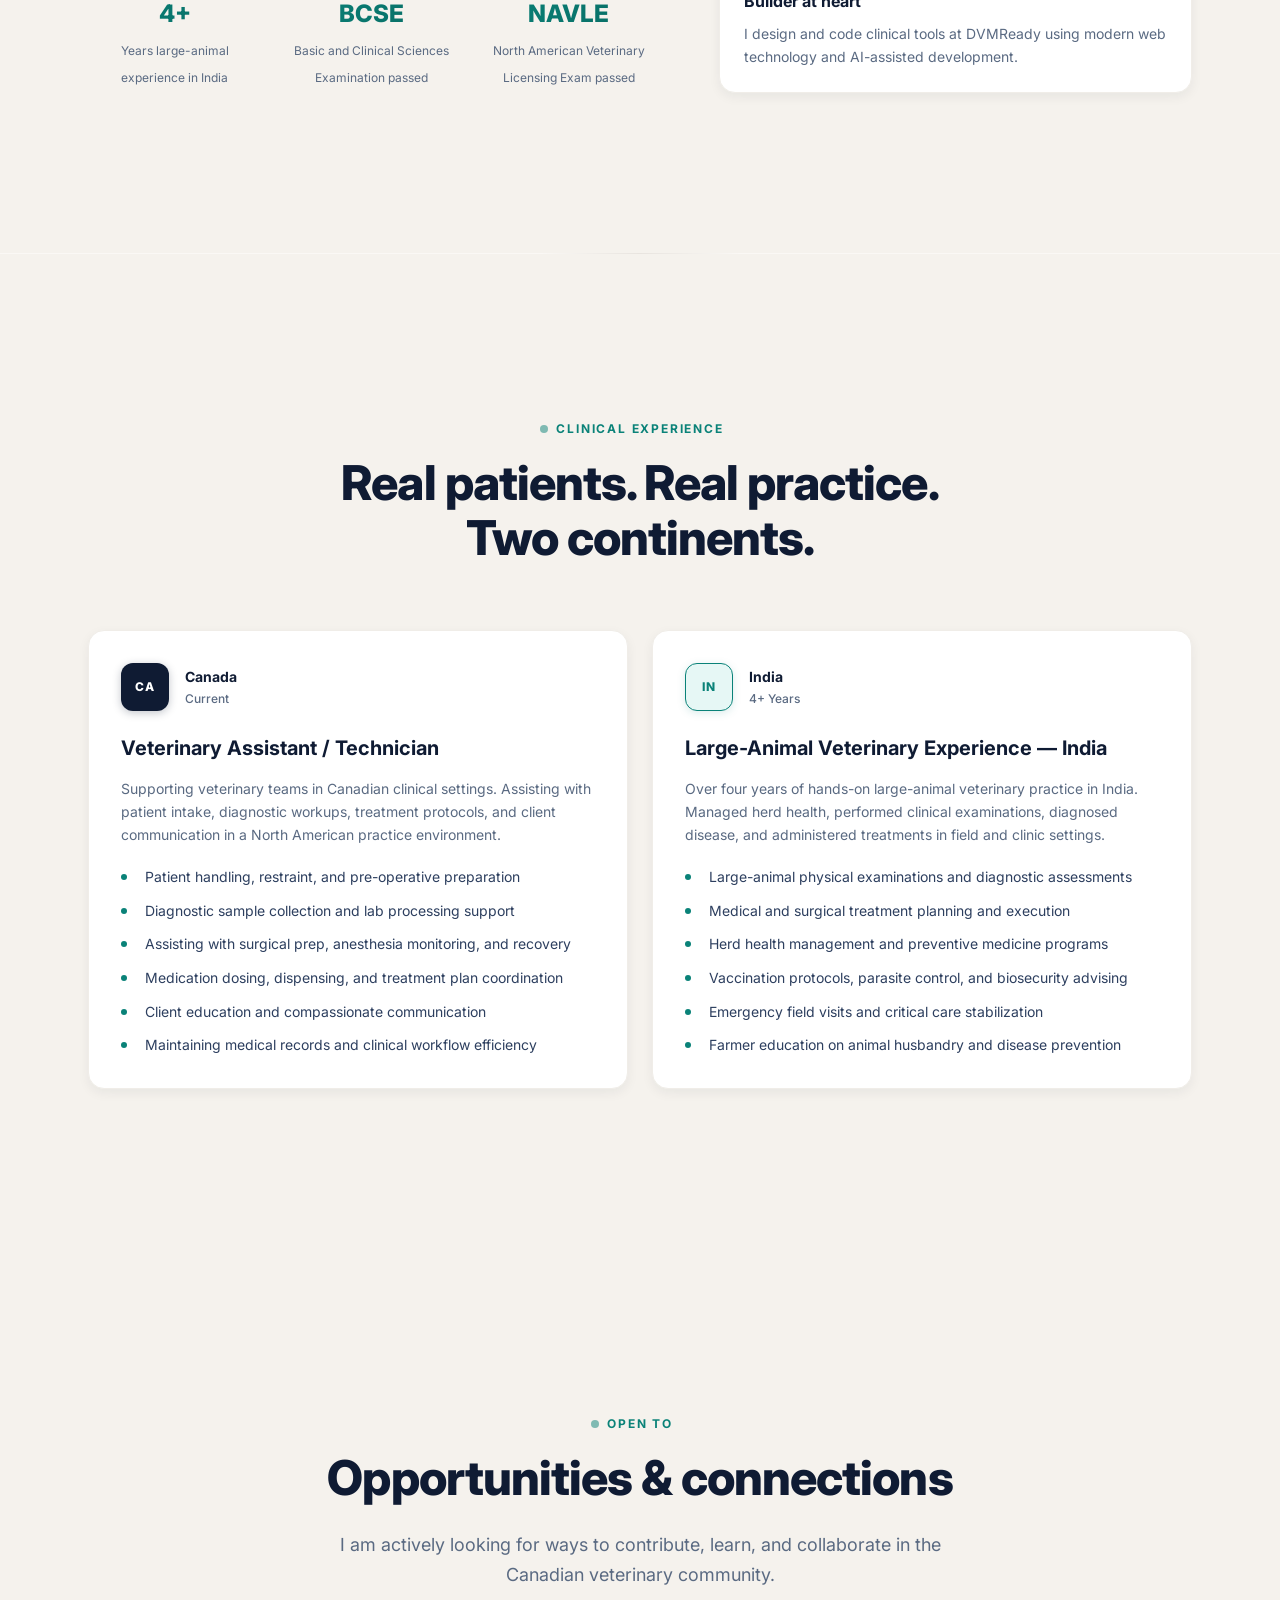
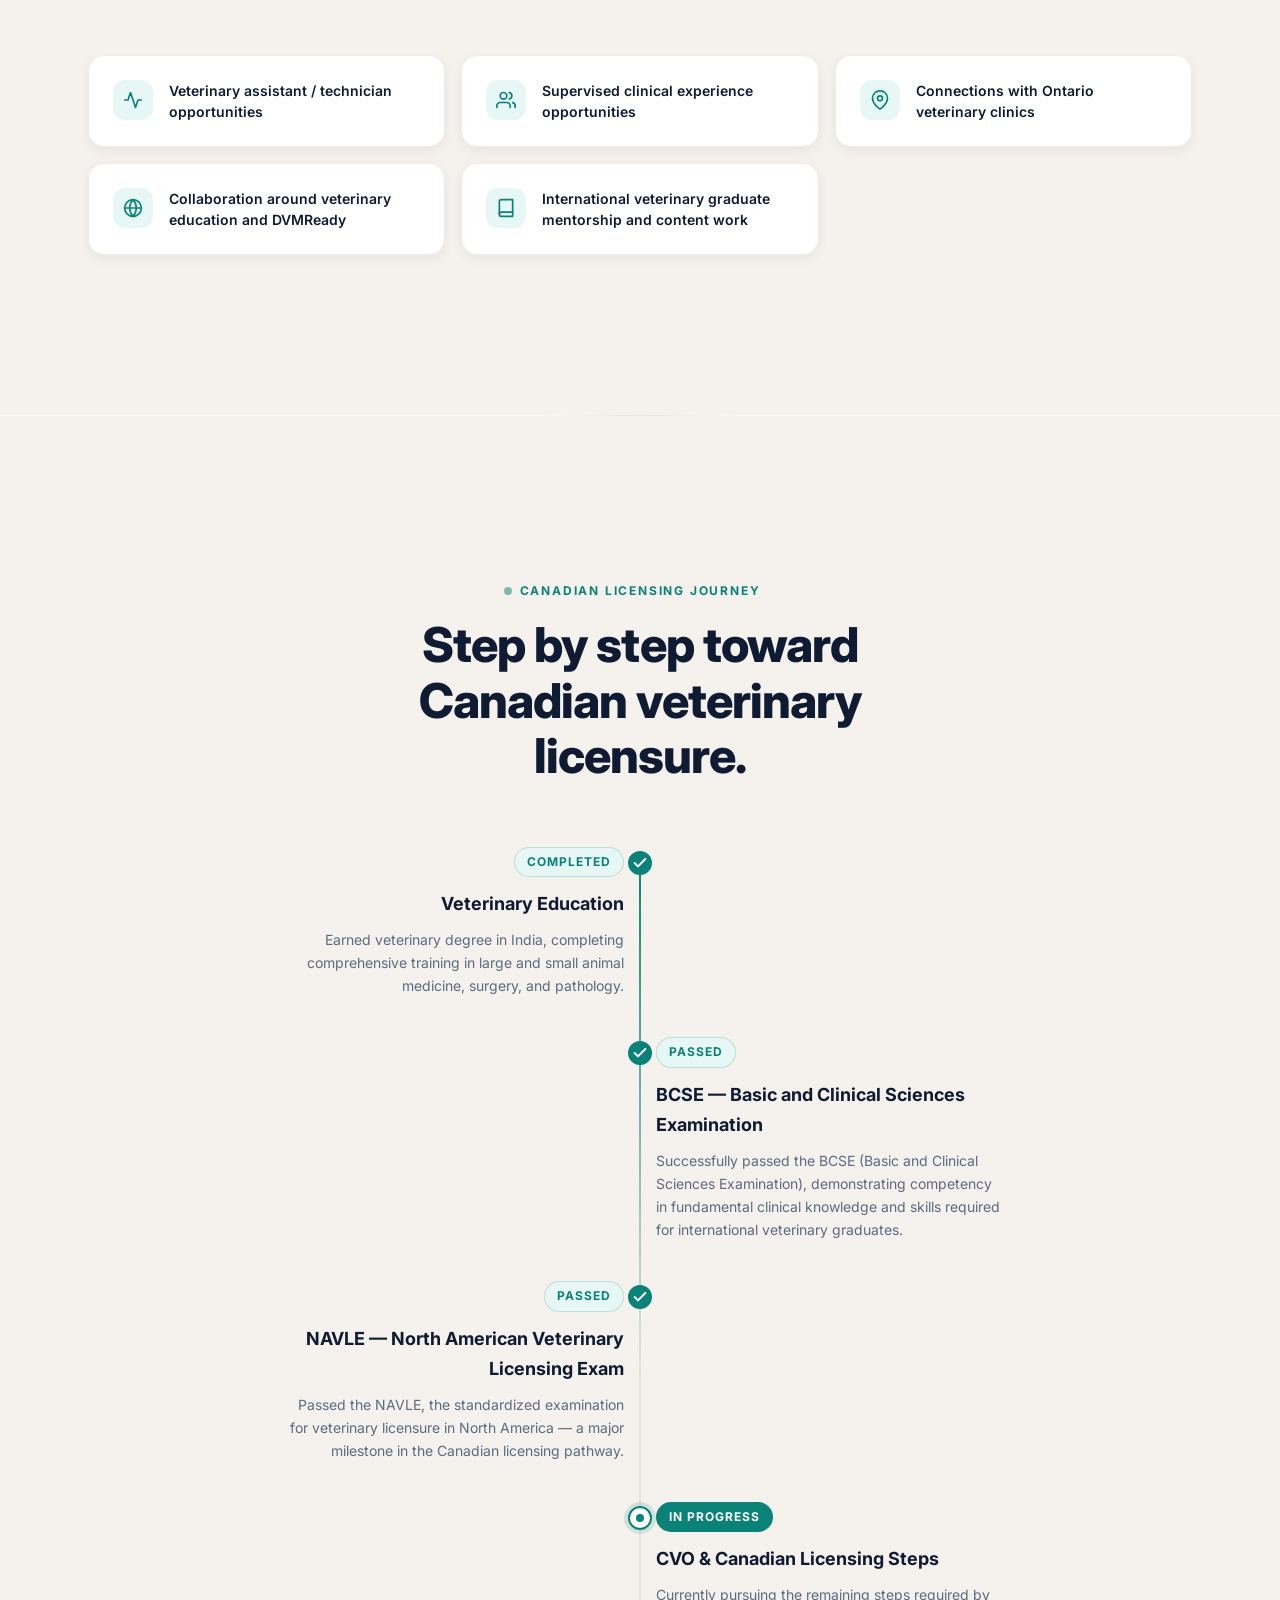
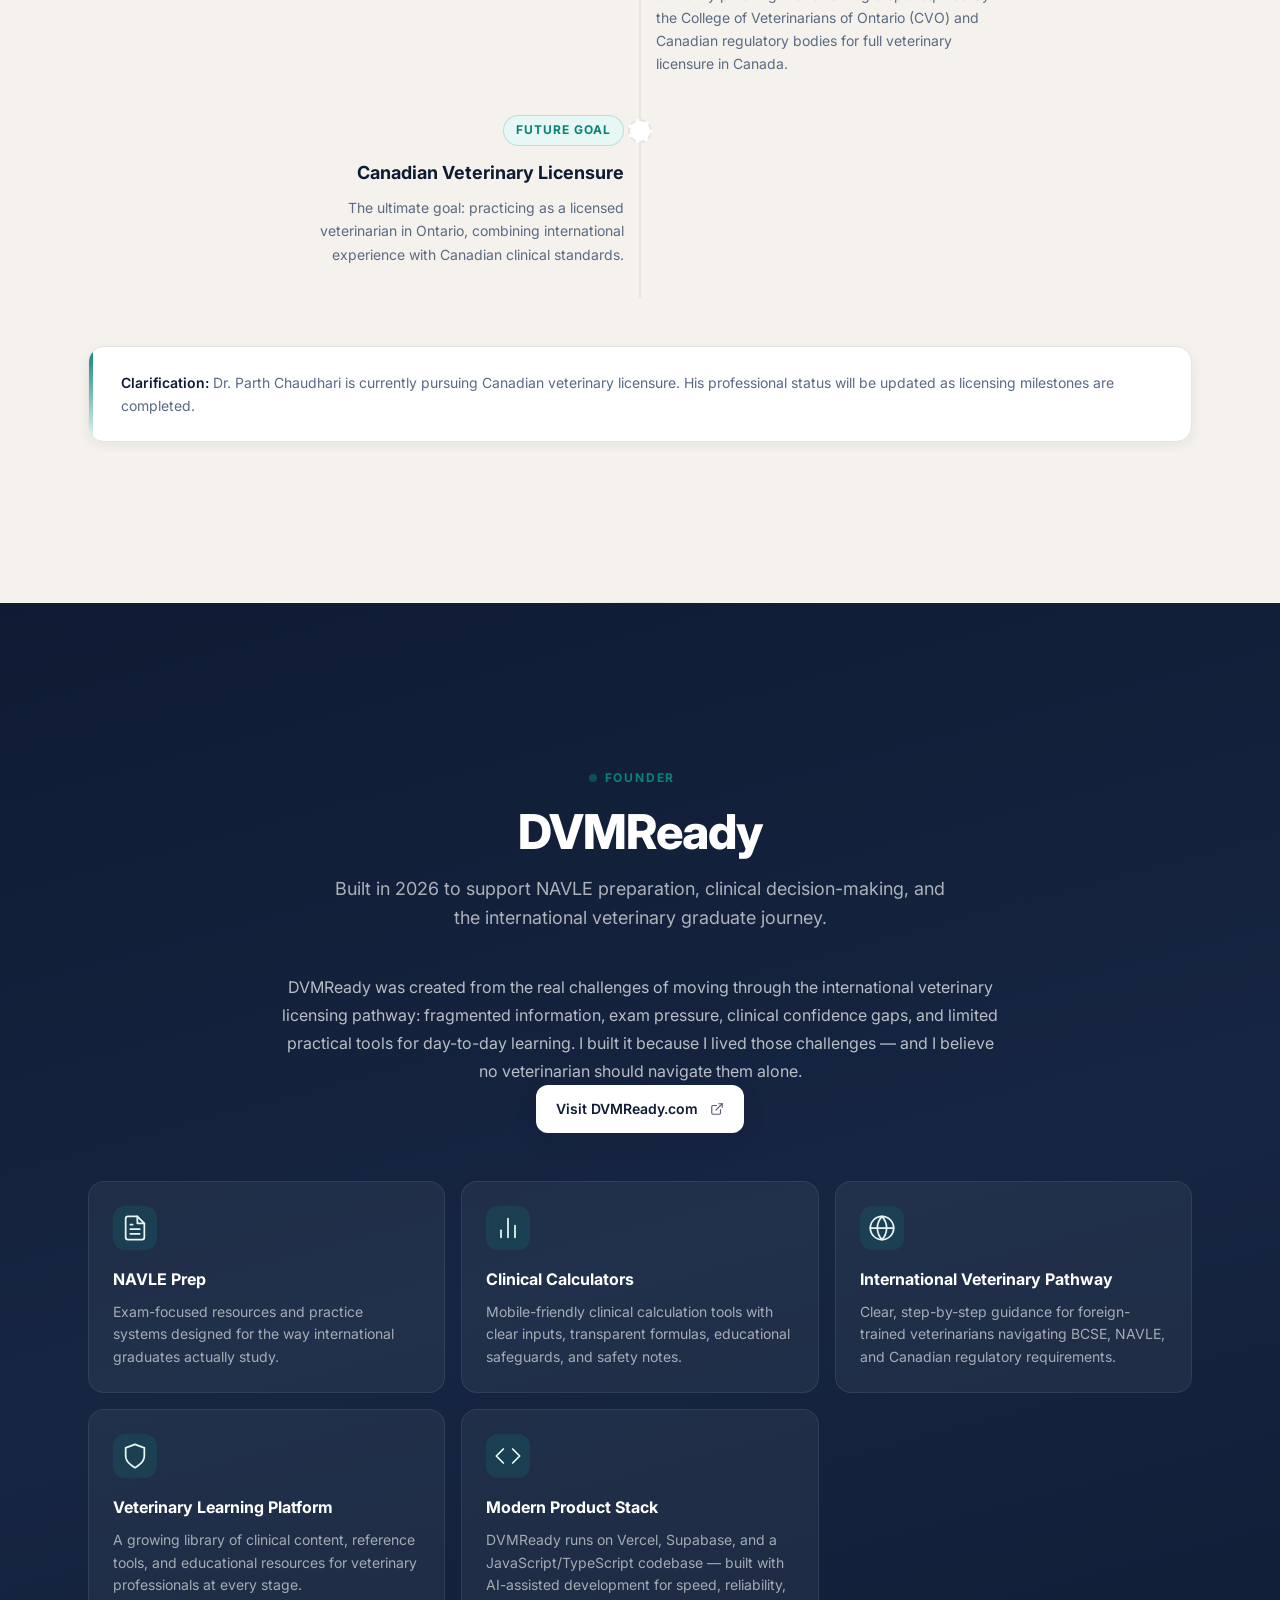
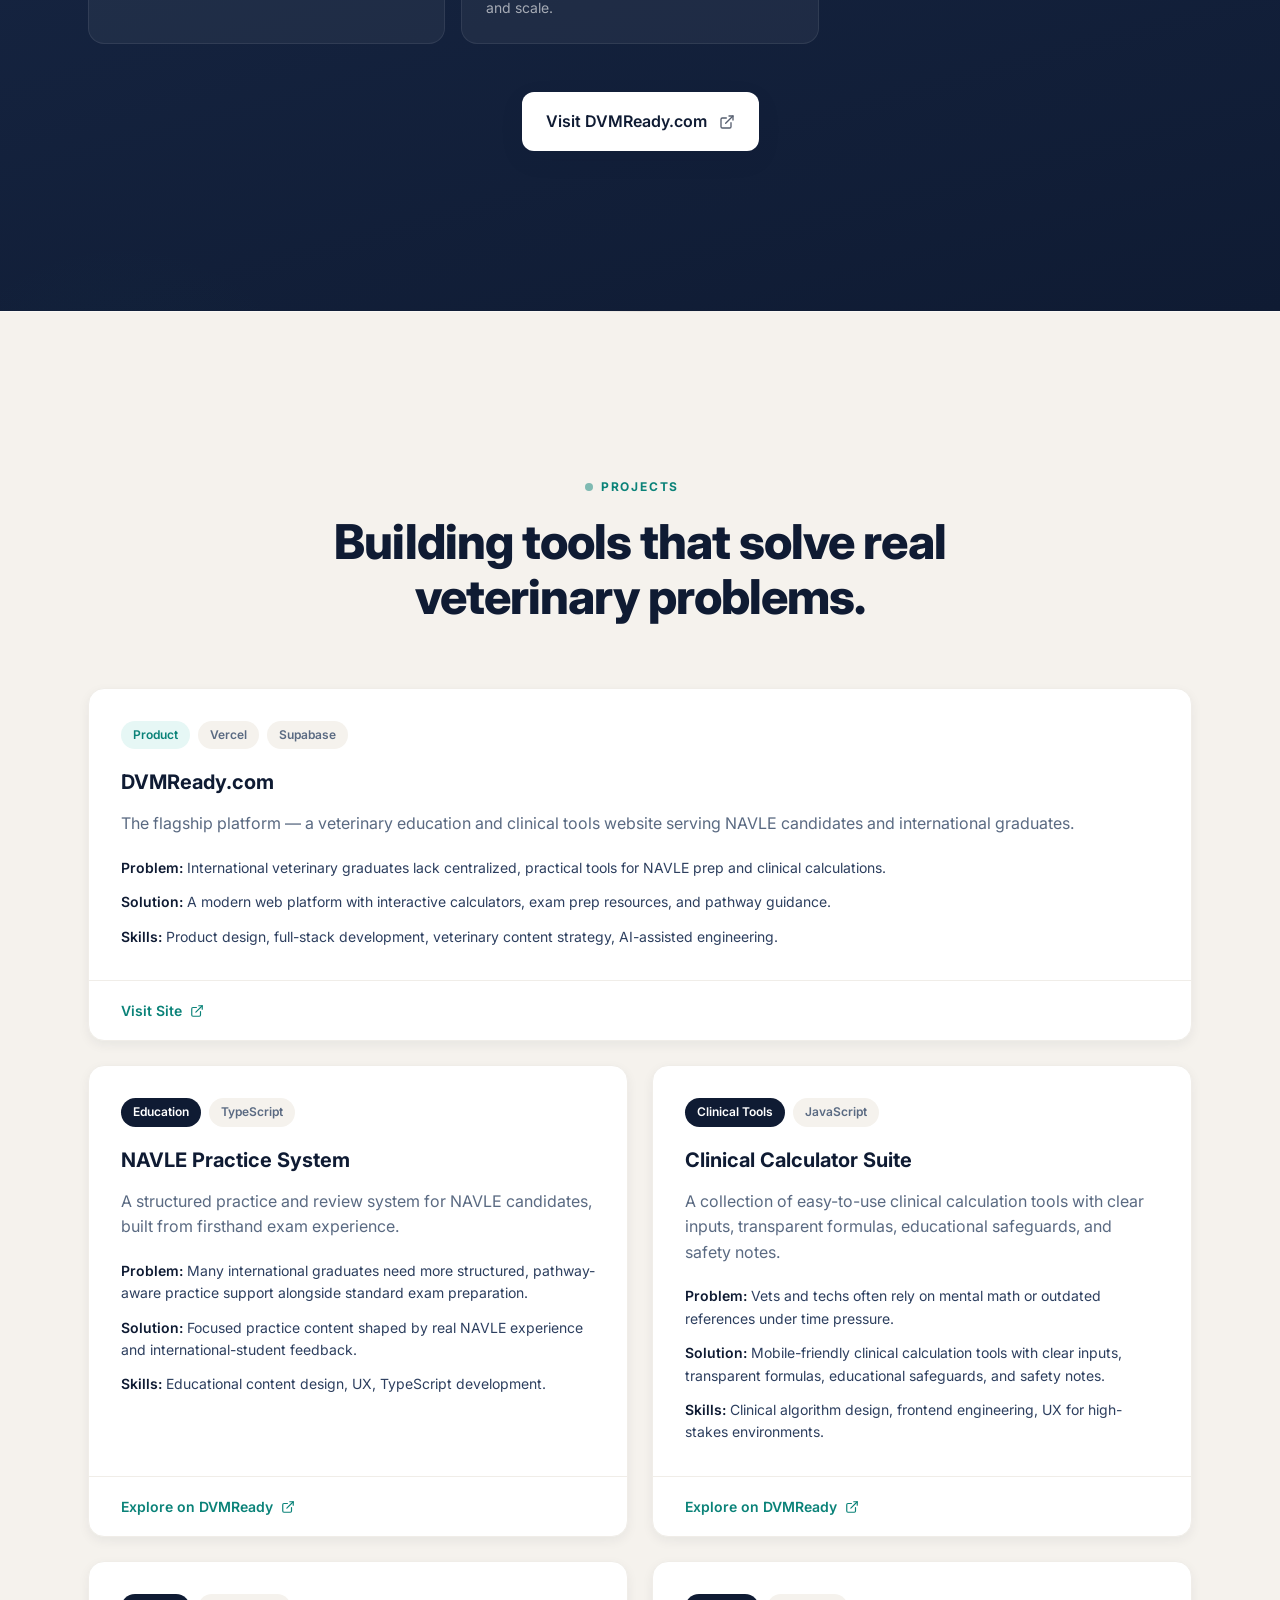
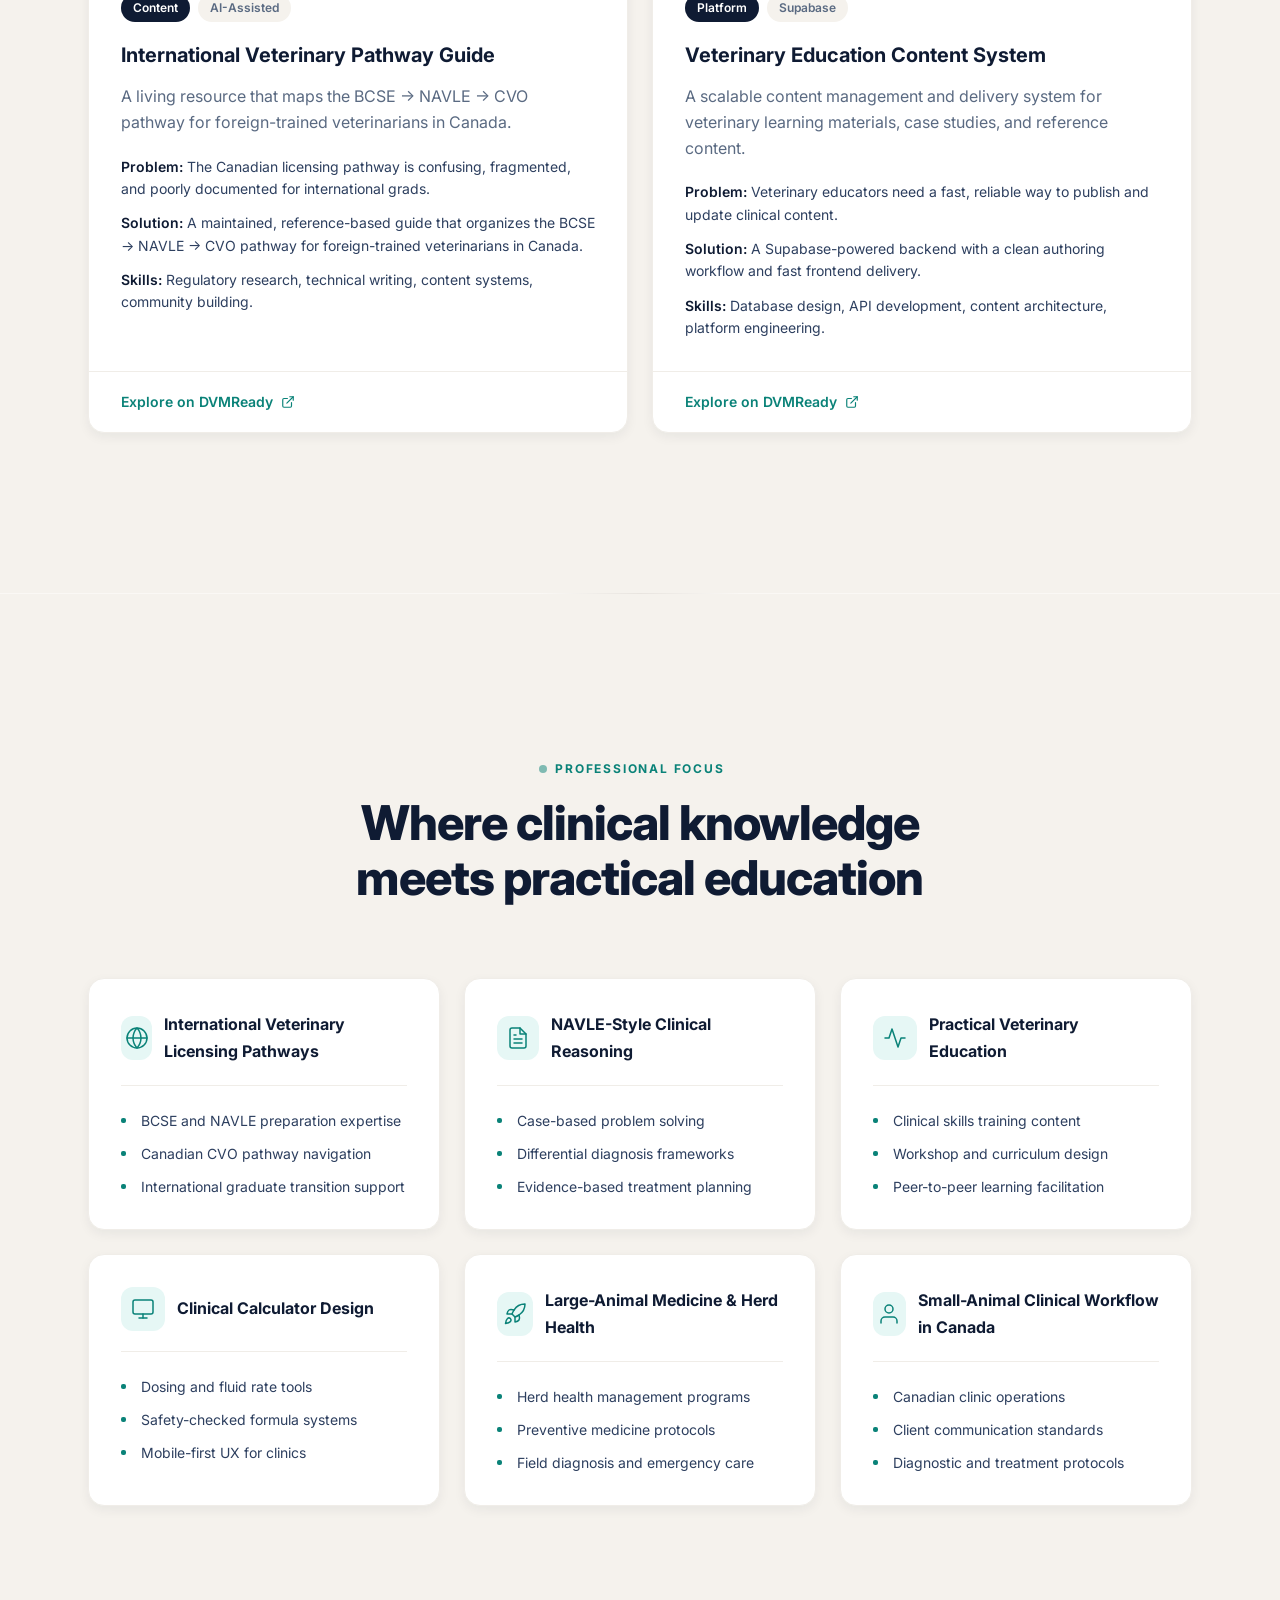
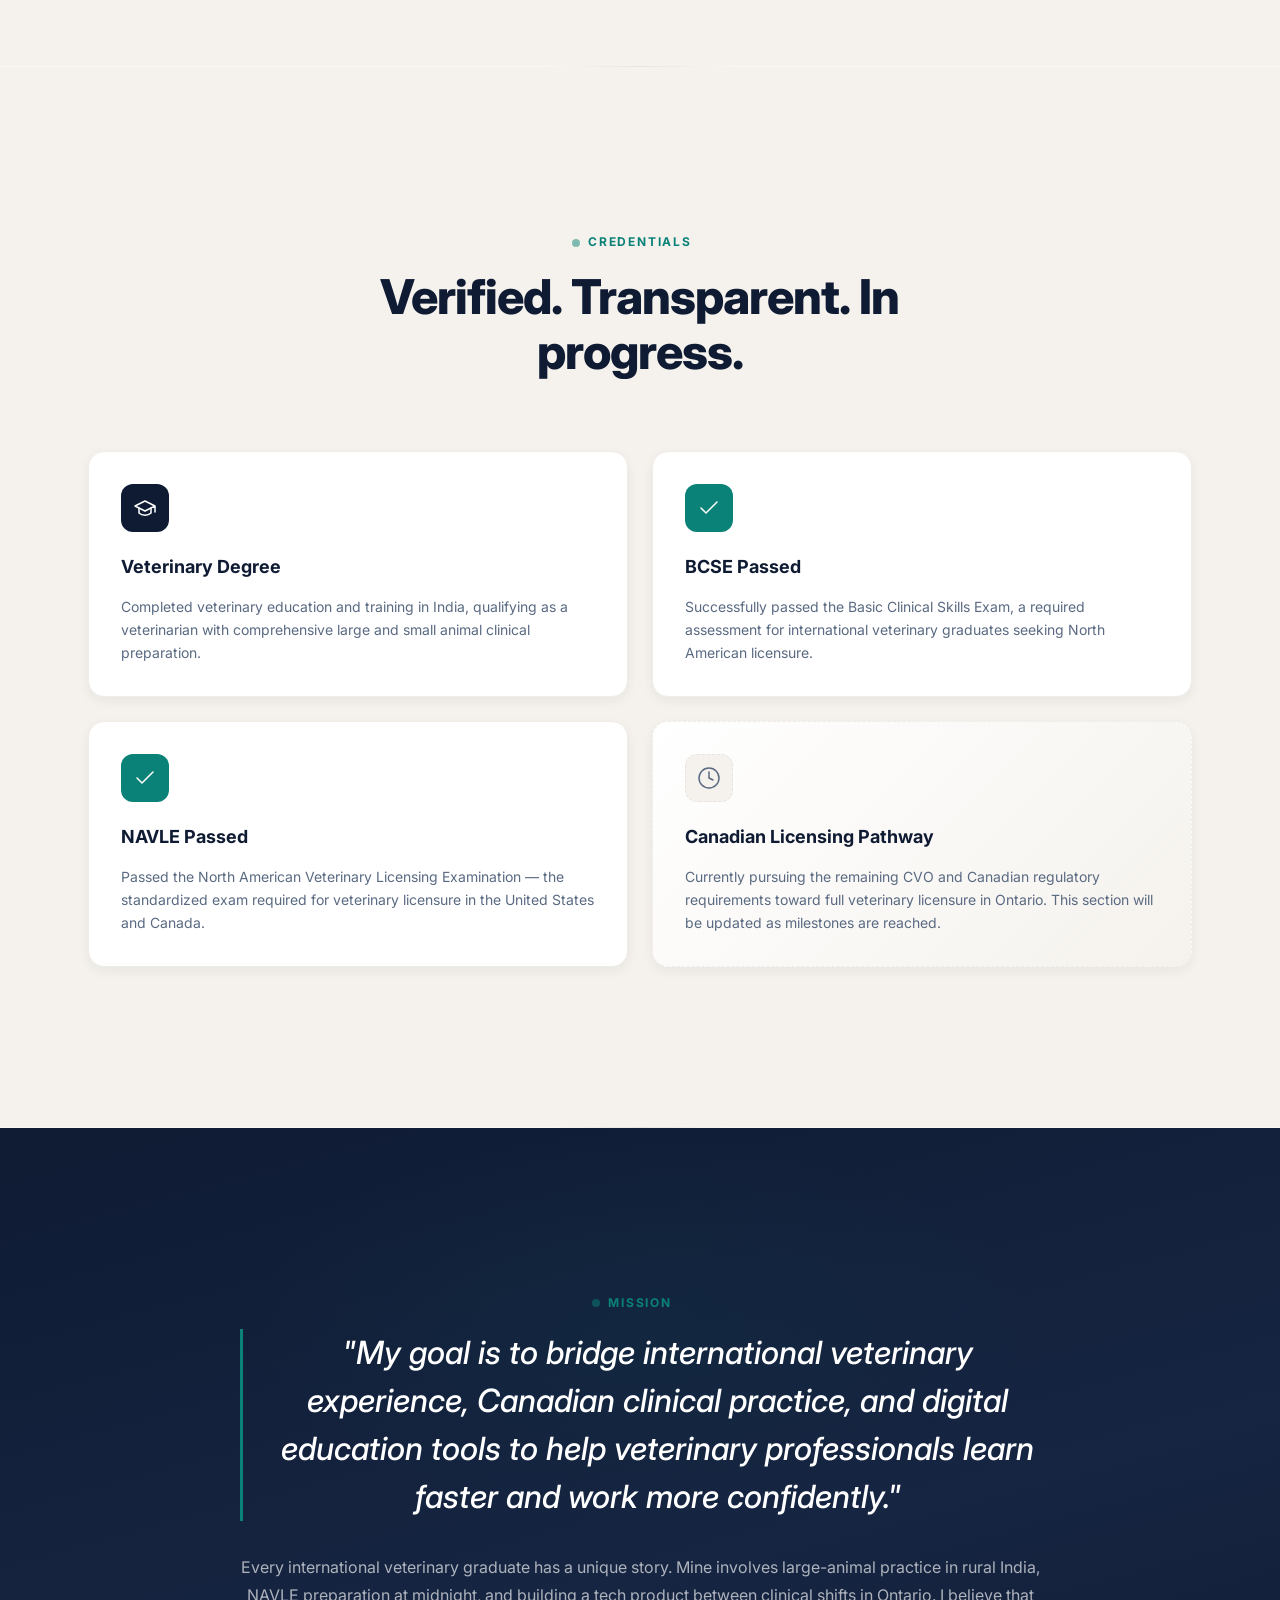
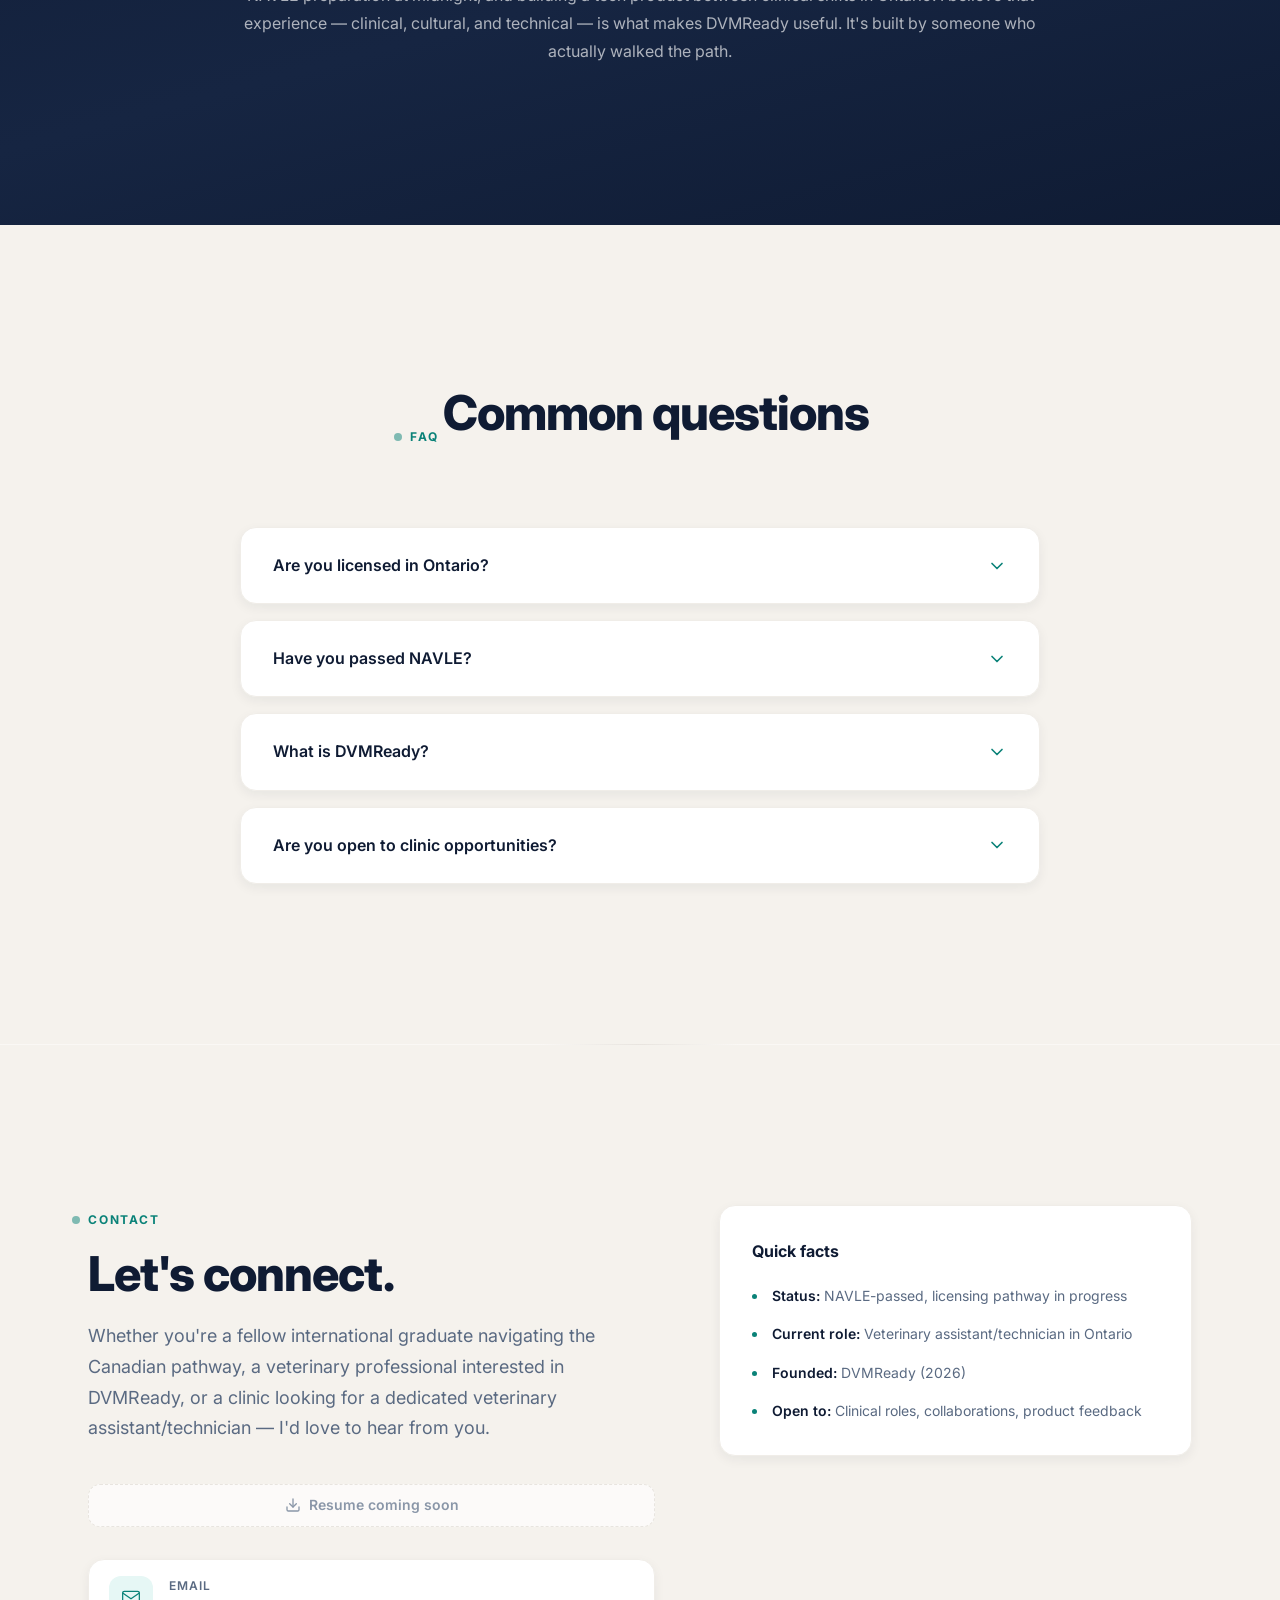
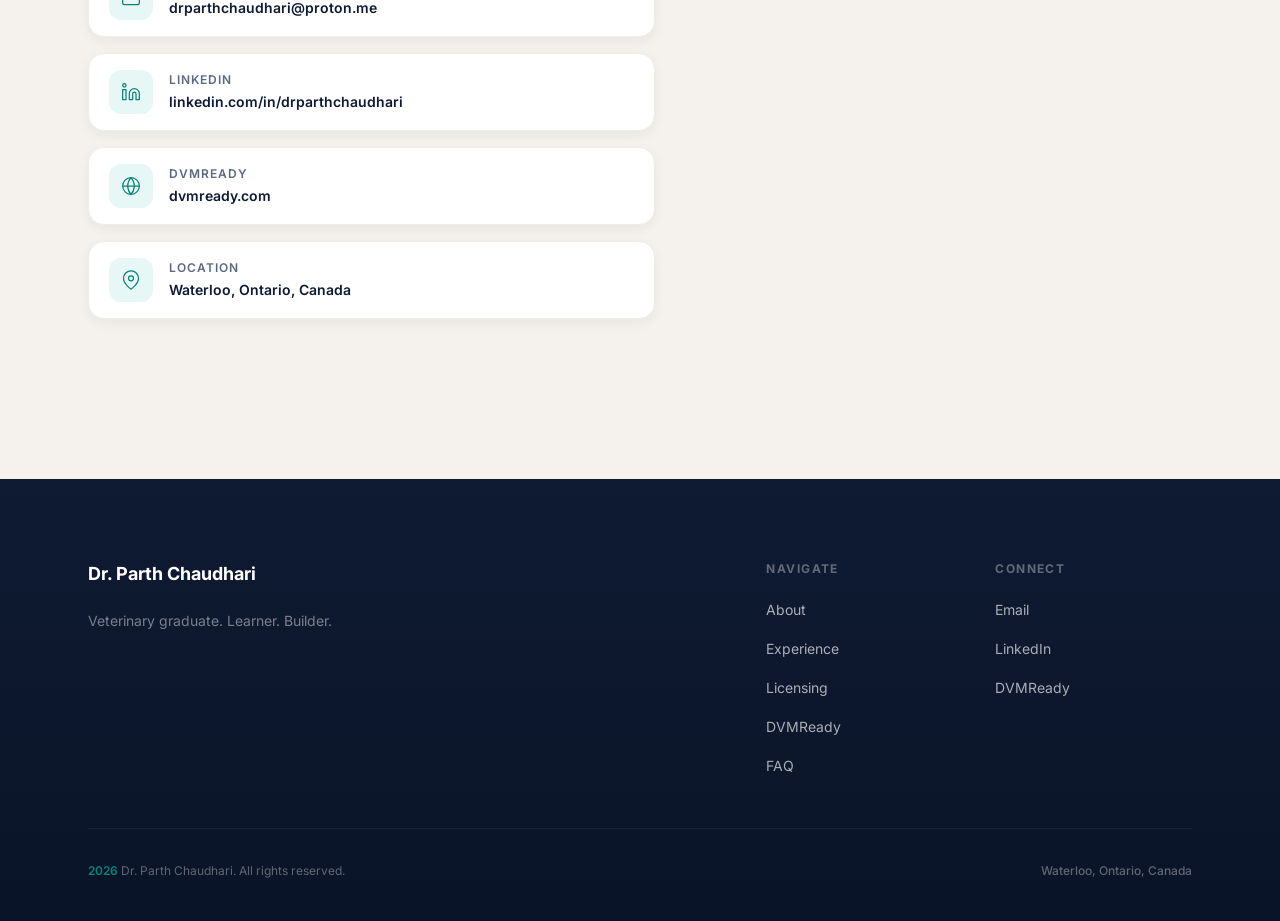
==== commit ad5f32d6: "Performance and mobile improvements - Replace 2.2MB PNG hero with optimized 85KB JPG (parth-hero.jpg" ====
--- a/index.html
+++ b/index.html
@@ -82,6 +82,7 @@
 
   <!-- Styles -->
   <link rel="stylesheet" href="css/style.css">
+  <link rel="preload" as="image" href="images/parth-hero.jpg" fetchpriority="high">
 
   <!-- Favicon -->
   <link rel="icon" type="image/svg+xml" href="/images/favicon.svg">
@@ -182,10 +183,10 @@
                 <svg aria-hidden="true" class="icon-external" width="14" height="14" viewBox="0 0 24 24" fill="none" stroke="currentColor" stroke-width="2" stroke-linecap="round" stroke-linejoin="round"><path d="M18 13v6a2 2 0 0 1-2 2H5a2 2 0 0 1-2-2V8a2 2 0 0 1 2-2h6"/><polyline points="15 3 21 3 21 9"/><line x1="10" y1="14" x2="21" y2="3"/></svg>
               </a>
               <a href="#contact" class="btn btn--ghost">Contact Me</a>
-              <button type="button" class="btn btn--ghost btn--disabled" disabled title="Resume coming soon">
+              <div class="resume-status">
                 <svg aria-hidden="true" width="16" height="16" viewBox="0 0 24 24" fill="none" stroke="currentColor" stroke-width="2" stroke-linecap="round" stroke-linejoin="round"><path d="M21 15v4a2 2 0 0 1-2 2H5a2 2 0 0 1-2-2v-4"/><polyline points="7 10 12 15 17 10"/><line x1="12" y1="15" x2="12" y2="3"/></svg>
-                Resume
-              </button>
+                <span>Resume coming soon</span>
+              </div>
             </div>
             <div class="hero-stats">
               <div class="hero-stat">
@@ -220,7 +221,7 @@
           </div>
         <div class="hero-visual">
           <div class="hero-photo-frame clip-reveal">
-            <img src="images/parth.png" alt="Dr. Parth Chaudhari" width="340" height="420" decoding="async" loading="eager">
+            <img src="images/parth-hero.jpg" alt="Dr. Parth Chaudhari" width="340" height="420" decoding="async" loading="eager" fetchpriority="high">
           </div>
         </div>
         </div>
@@ -935,10 +936,10 @@
               veterinary assistant/technician — I'd love to hear from you.
             </p>
             <div class="contact-methods">
-              <button type="button" class="btn btn--ghost btn--disabled contact-resume-button" disabled title="Resume coming soon">
+              <div class="resume-status resume-status--contact">
                 <svg aria-hidden="true" width="16" height="16" viewBox="0 0 24 24" fill="none" stroke="currentColor" stroke-width="2" stroke-linecap="round" stroke-linejoin="round"><path d="M21 15v4a2 2 0 0 1-2 2H5a2 2 0 0 1-2-2v-4"/><polyline points="7 10 12 15 17 10"/><line x1="12" y1="15" x2="12" y2="3"/></svg>
-                Download Resume
-              </button>
+                <span>Resume coming soon</span>
+              </div>
               <a href="mailto:drparthchaudhari@proton.me" class="contact-method">
                 <div class="contact-method-icon">
                   <svg aria-hidden="true" width="20" height="20" viewBox="0 0 24 24" fill="none" stroke="currentColor" stroke-width="1.5" stroke-linecap="round" stroke-linejoin="round"><path d="M4 4h16c1.1 0 2 .9 2 2v12c0 1.1-.9 2-2 2H4c-1.1 0-2-.9-2-2V6c0-1.1.9-2 2-2z"/><polyline points="22,6 12,13 2,6"/></svg>
--- a/css/style.css
+++ b/css/style.css
@@ -421,6 +421,33 @@
 
 .btn--disabled::before { display: none; }
 
+.resume-status {
+  display: inline-flex;
+  align-items: center;
+  justify-content: center;
+  gap: var(--space-2);
+  padding: var(--space-3) var(--space-4);
+  border: 1px dashed var(--border);
+  border-radius: var(--radius);
+  color: var(--text-light);
+  background: rgba(255, 255, 255, 0.48);
+  font-size: var(--text-sm);
+  font-weight: 600;
+  line-height: 1.2;
+  cursor: default;
+  user-select: none;
+}
+
+.resume-status svg {
+  flex-shrink: 0;
+}
+
+.resume-status--contact {
+  width: 100%;
+  margin-bottom: var(--space-4);
+  background: rgba(255, 255, 255, 0.64);
+}
+
 /* Icon utilities */
 .icon {
   flex-shrink: 0;
@@ -657,6 +684,45 @@
   }
 }
 
+@media (max-width: 767px) {
+  .hero {
+    min-height: auto;
+    padding-top: 88px;
+    padding-bottom: var(--space-12);
+  }
+
+  .hero-layout {
+    gap: var(--space-8);
+  }
+
+  .hero-badge {
+    margin-bottom: var(--space-5);
+  }
+
+  .hero-title {
+    margin-bottom: var(--space-5);
+    line-height: 1.08;
+  }
+
+  .hero-subtitle {
+    margin-bottom: var(--space-6);
+    line-height: 1.62;
+  }
+
+  .hero-actions {
+    gap: var(--space-2);
+    margin-bottom: var(--space-8);
+  }
+
+  .hero-stats {
+    gap: var(--space-3);
+  }
+
+  .hero-stat {
+    padding: var(--space-3) var(--space-4);
+  }
+}
+
 .hero-content {
   position: relative;
   z-index: 1;
@@ -2170,11 +2236,6 @@
   display: flex;
   flex-direction: column;
   gap: var(--space-4);
-}
-
-.contact-resume-button {
-  width: 100%;
-  margin-bottom: var(--space-4);
 }
 
 .contact-method {
@@ -2824,10 +2885,10 @@
   position: fixed;
   left: clamp(0.75rem, 2vw, 1.75rem);
   top: 22vh;
-  width: 80px;
+  width: 72px;
   height: 56vh;
   z-index: 80;
-  pointer-events: none;
+  pointer-events: auto;
   opacity: 0;
   animation: fadeIn 0.8s var(--ease-out) 1.2s forwards;
 }
@@ -2926,26 +2987,26 @@
   position: absolute;
   left: 28px;
   top: 50%;
-  min-width: 86px;
-  padding: 0.35rem 0.55rem;
+  min-width: 76px;
+  padding: 0.32rem 0.5rem;
   border-radius: var(--radius-pill);
-  background: rgba(255, 255, 255, 0.92);
+  background: rgba(255, 255, 255, 0.82);
   color: var(--text-secondary);
-  font-size: 0.68rem;
+  font-size: 0.62rem;
   font-weight: 700;
   line-height: 1;
   letter-spacing: 0.08em;
   text-transform: uppercase;
-  box-shadow: var(--shadow-md);
+  box-shadow: var(--shadow-sm);
   opacity: 0;
   transform: translate(-8px, -50%);
   transition: opacity var(--duration-fast), transform var(--duration-fast);
   backdrop-filter: blur(10px);
-}
-
-.scroll-progress:hover .scroll-progress__marker span,
-.scroll-progress__marker.is-active span {
-  opacity: 1;
+  pointer-events: none;
+}
+
+.scroll-progress:hover .scroll-progress__marker span {
+  opacity: 0.86;
   transform: translate(0, -50%);
 }
 
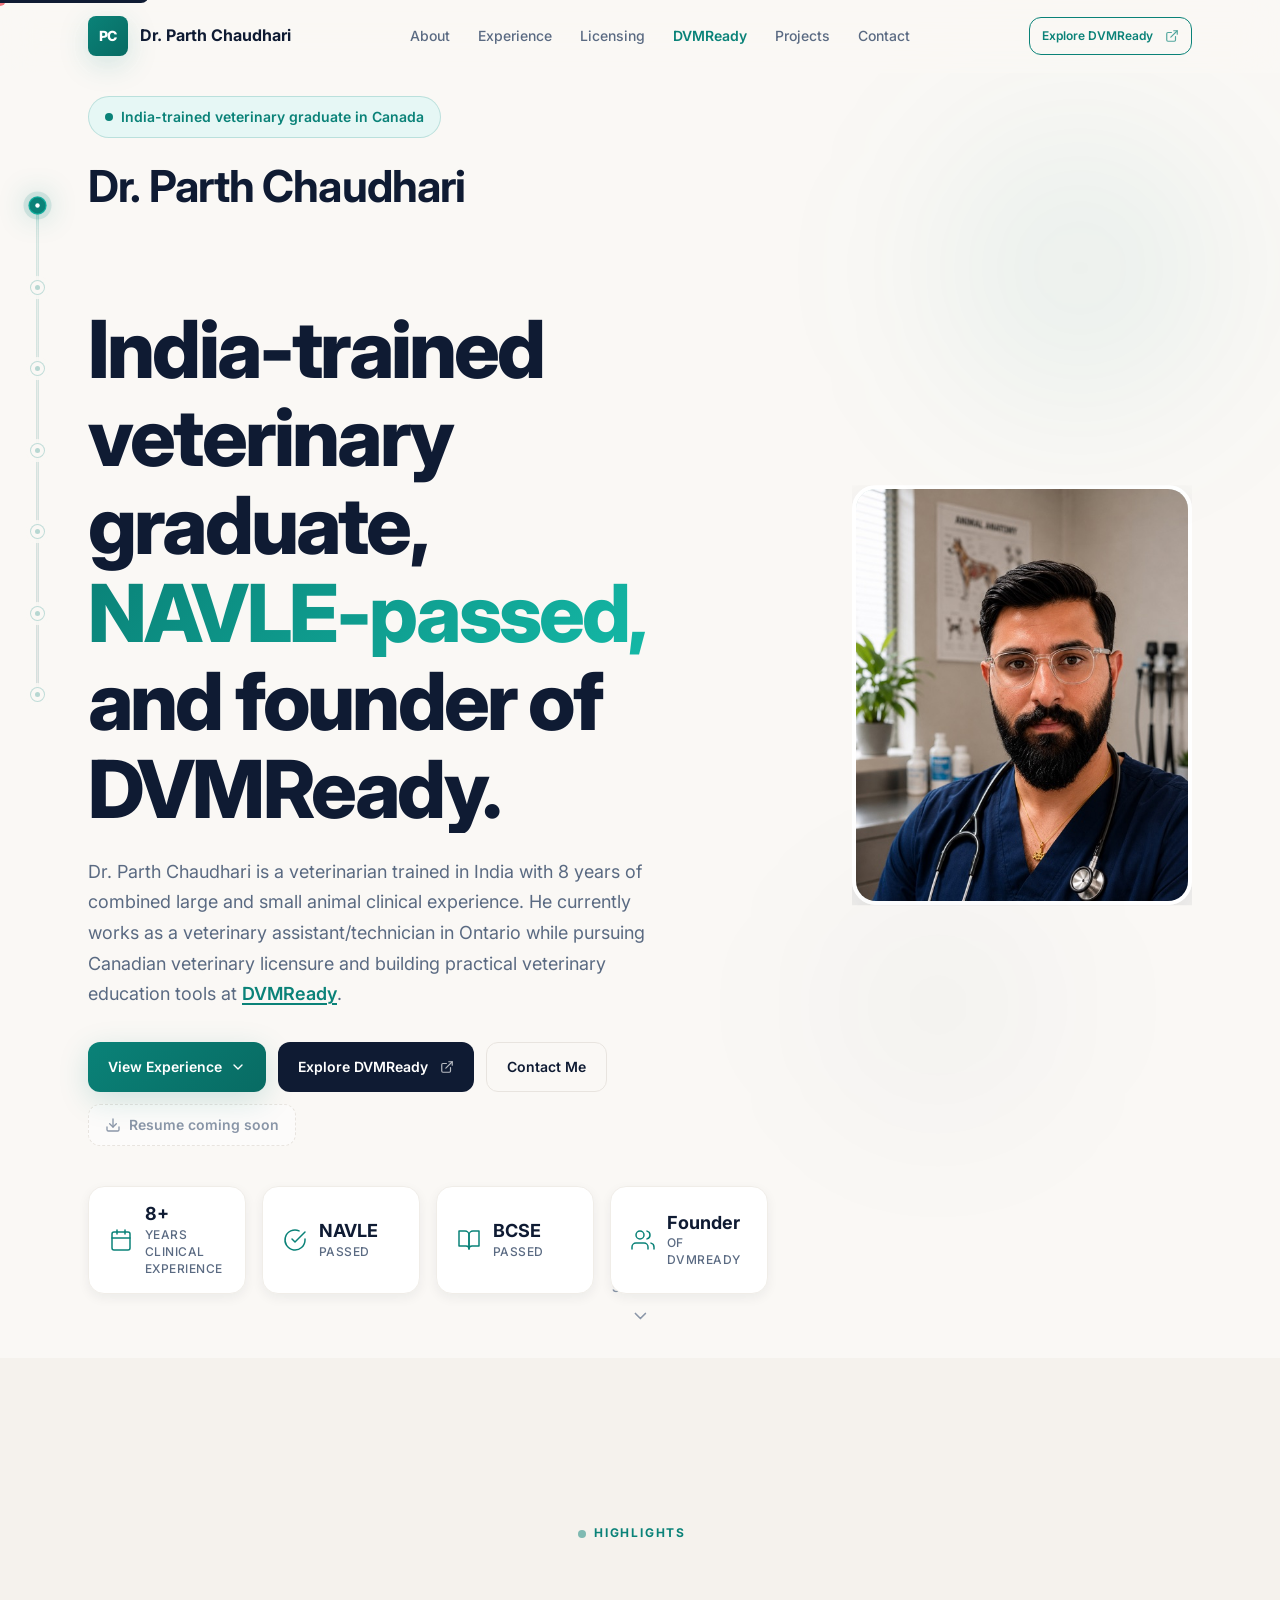
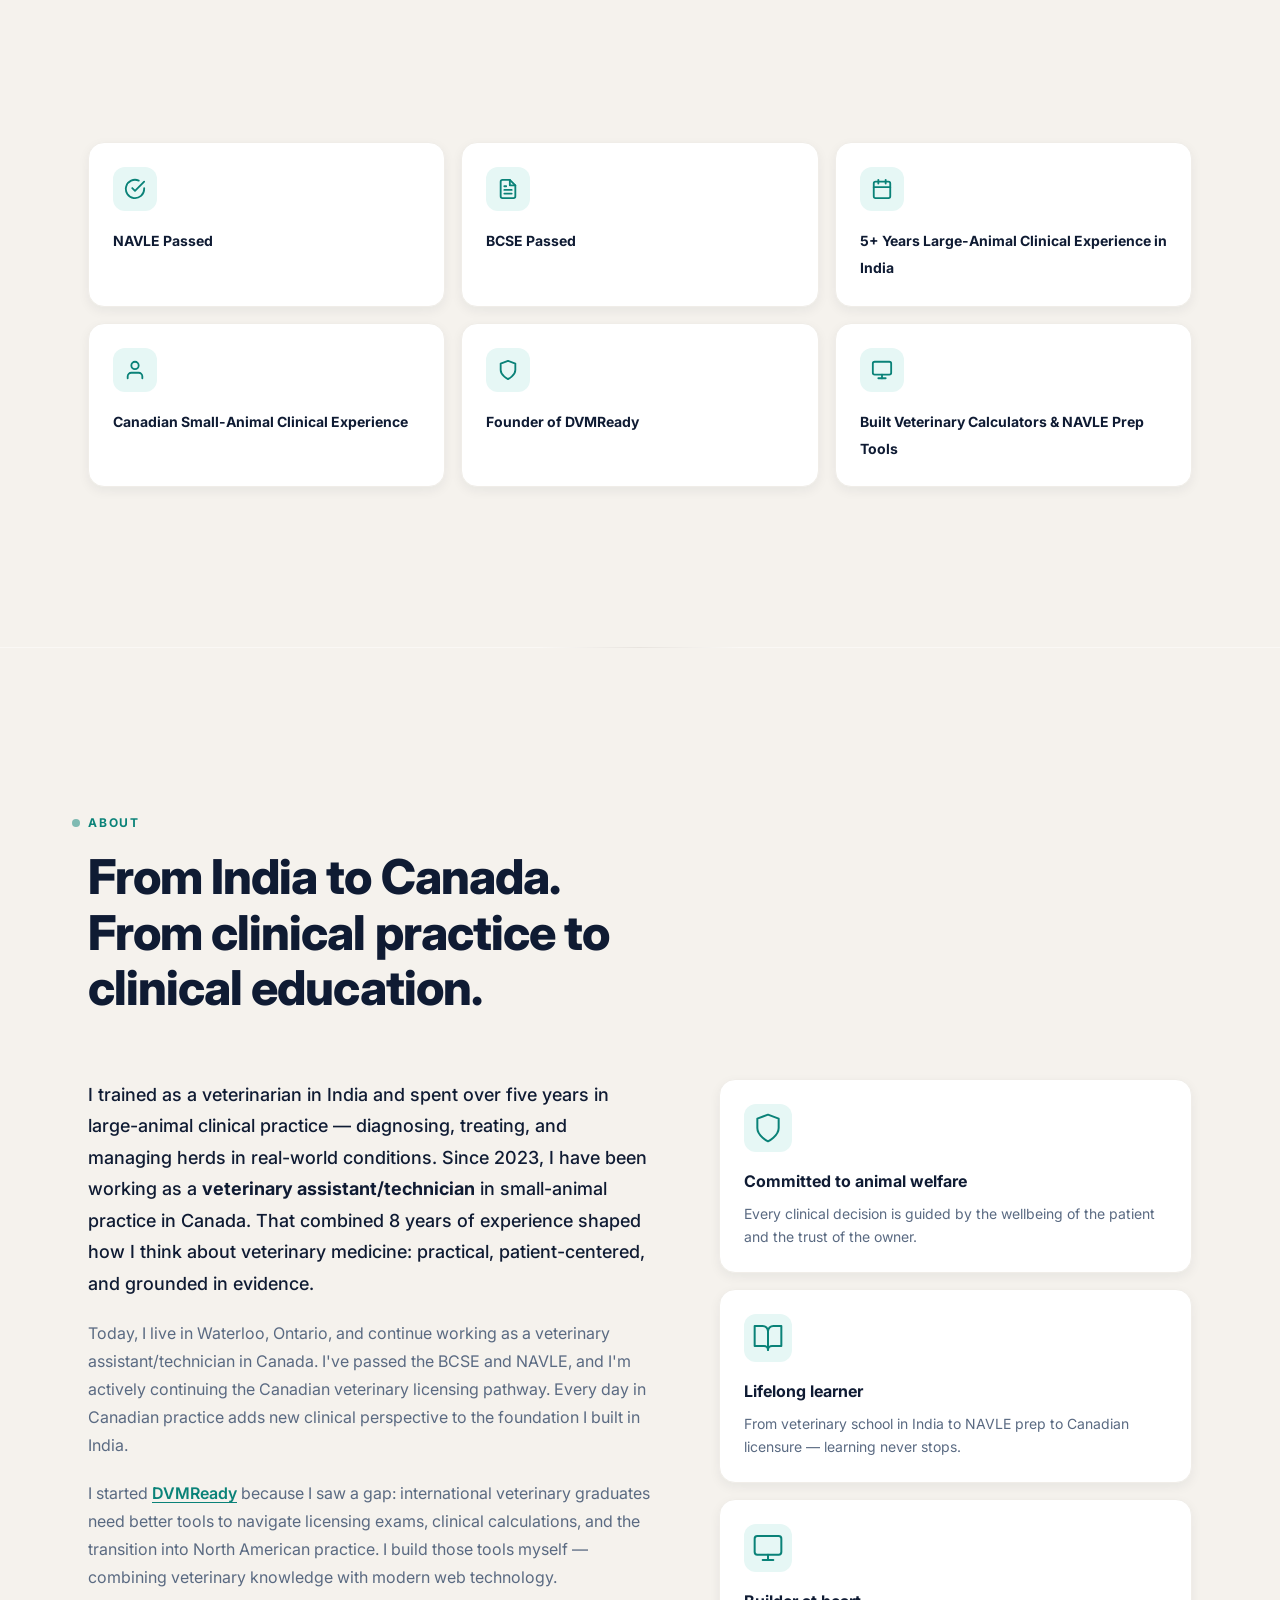
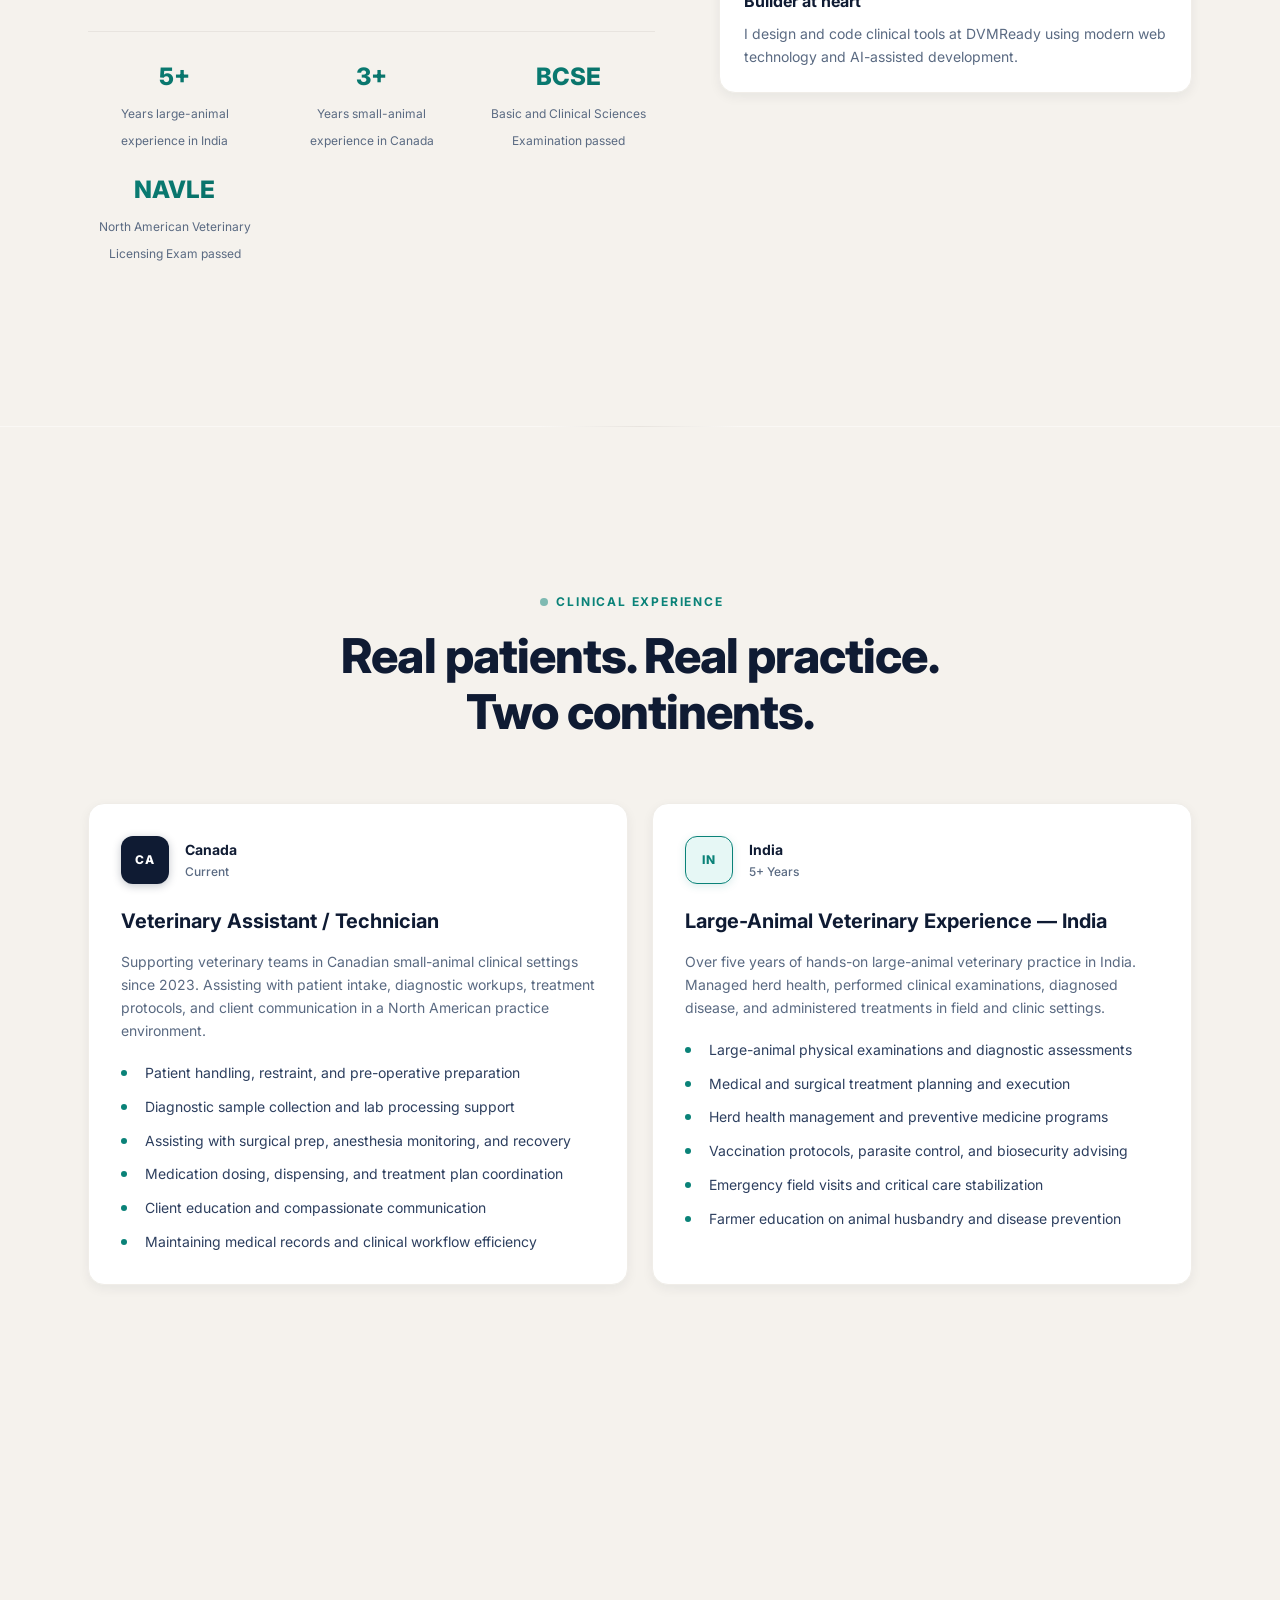
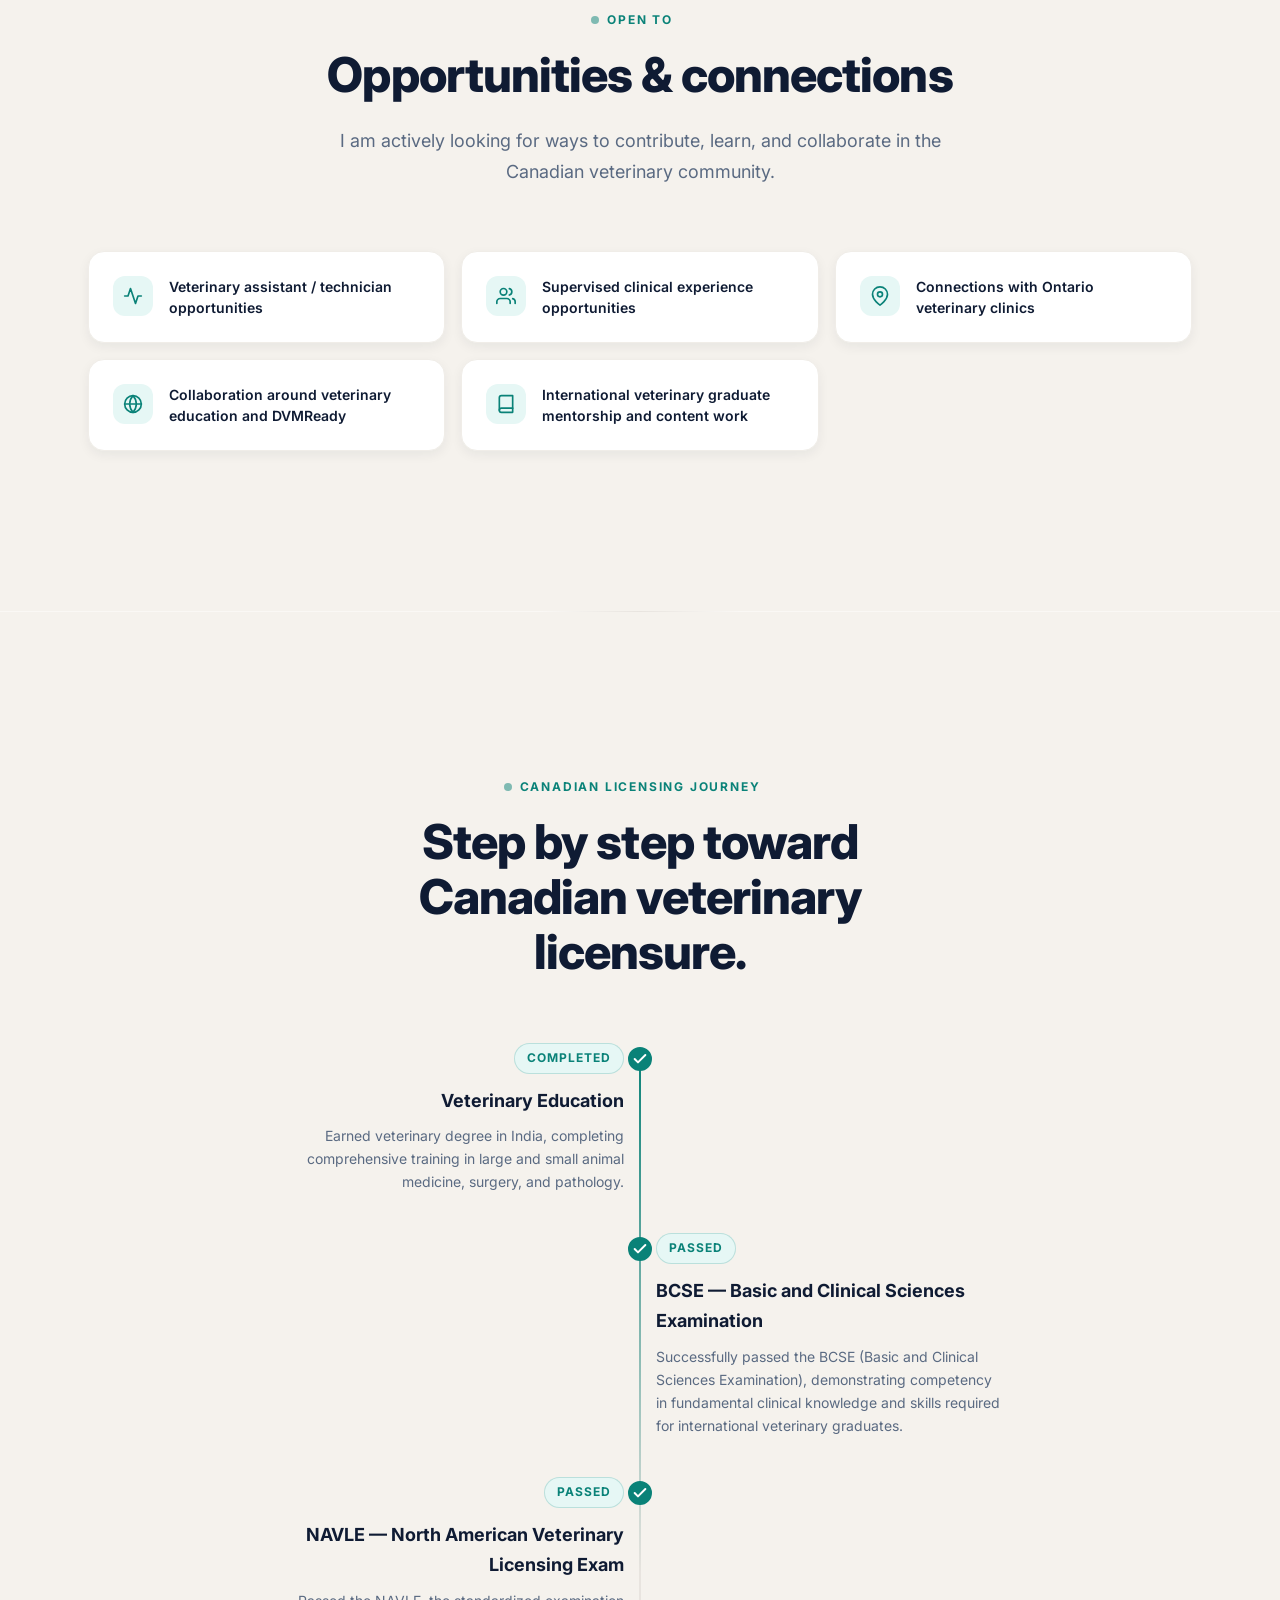
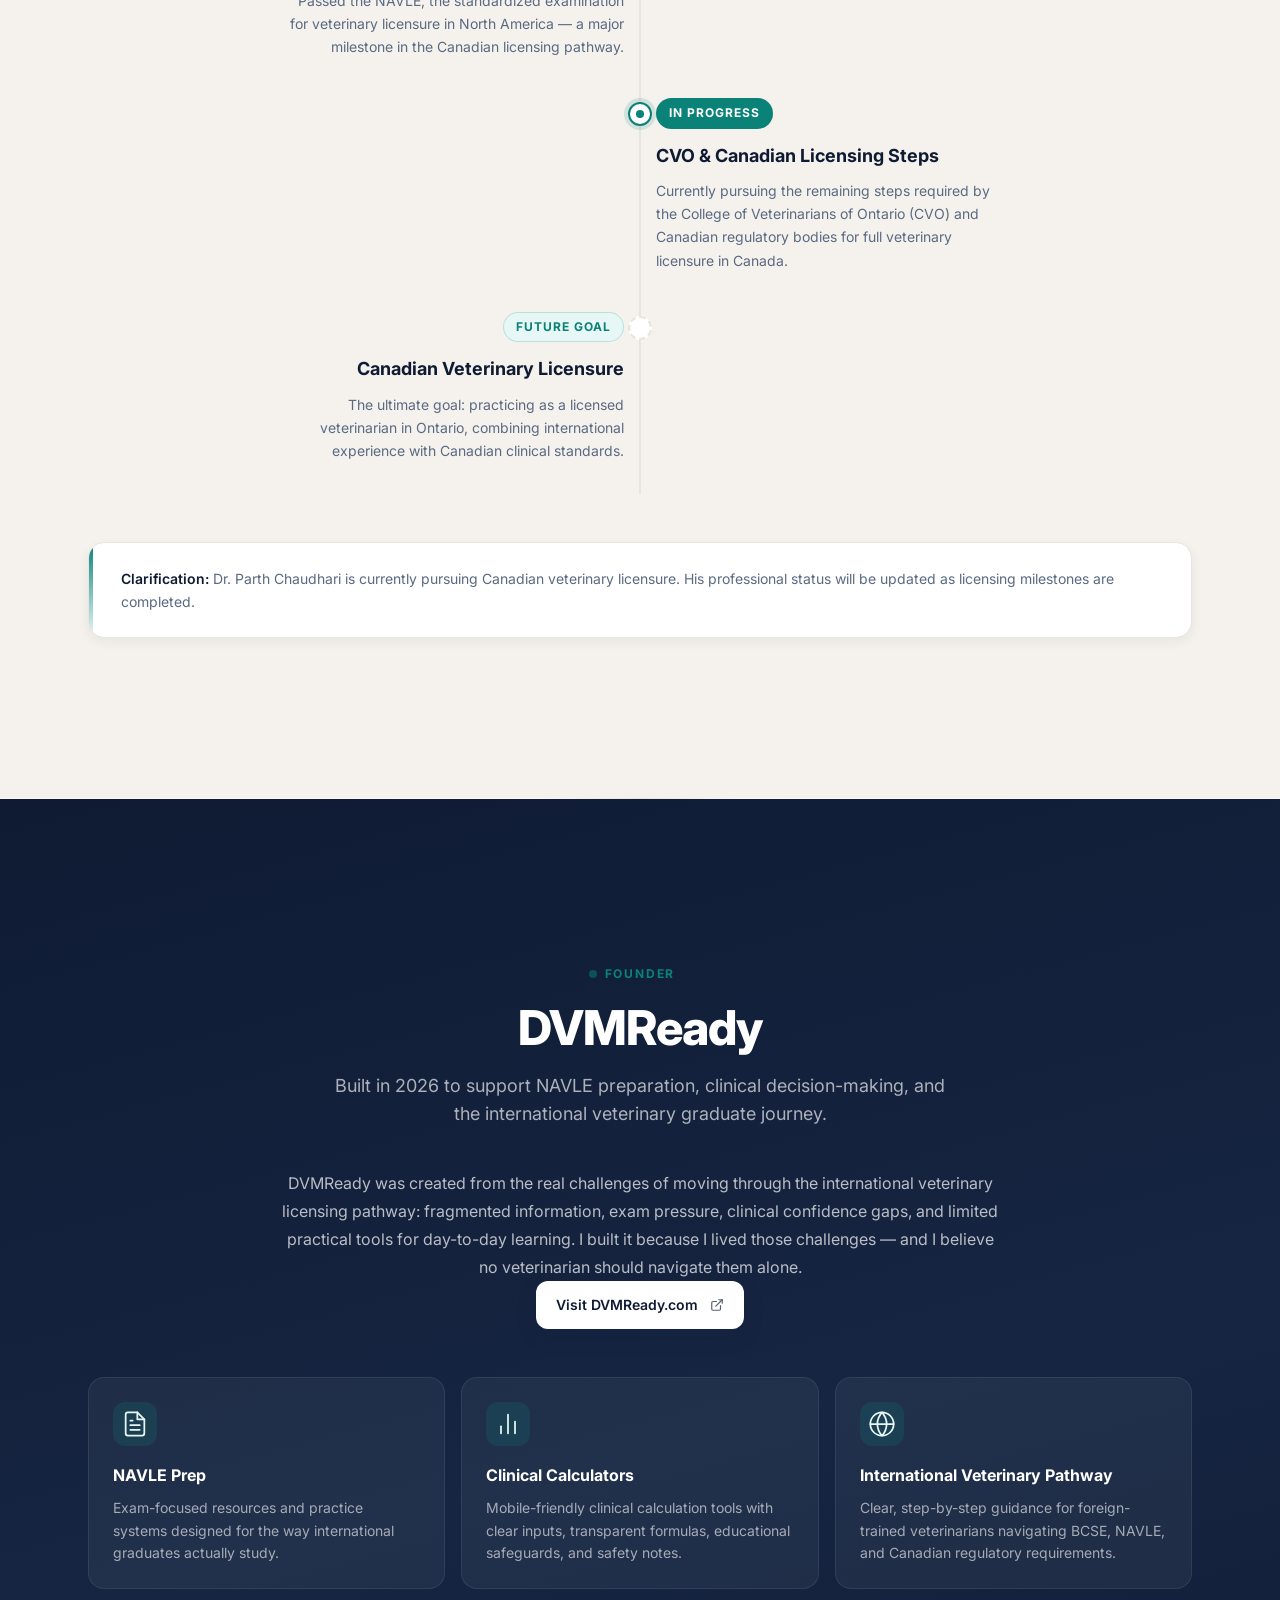
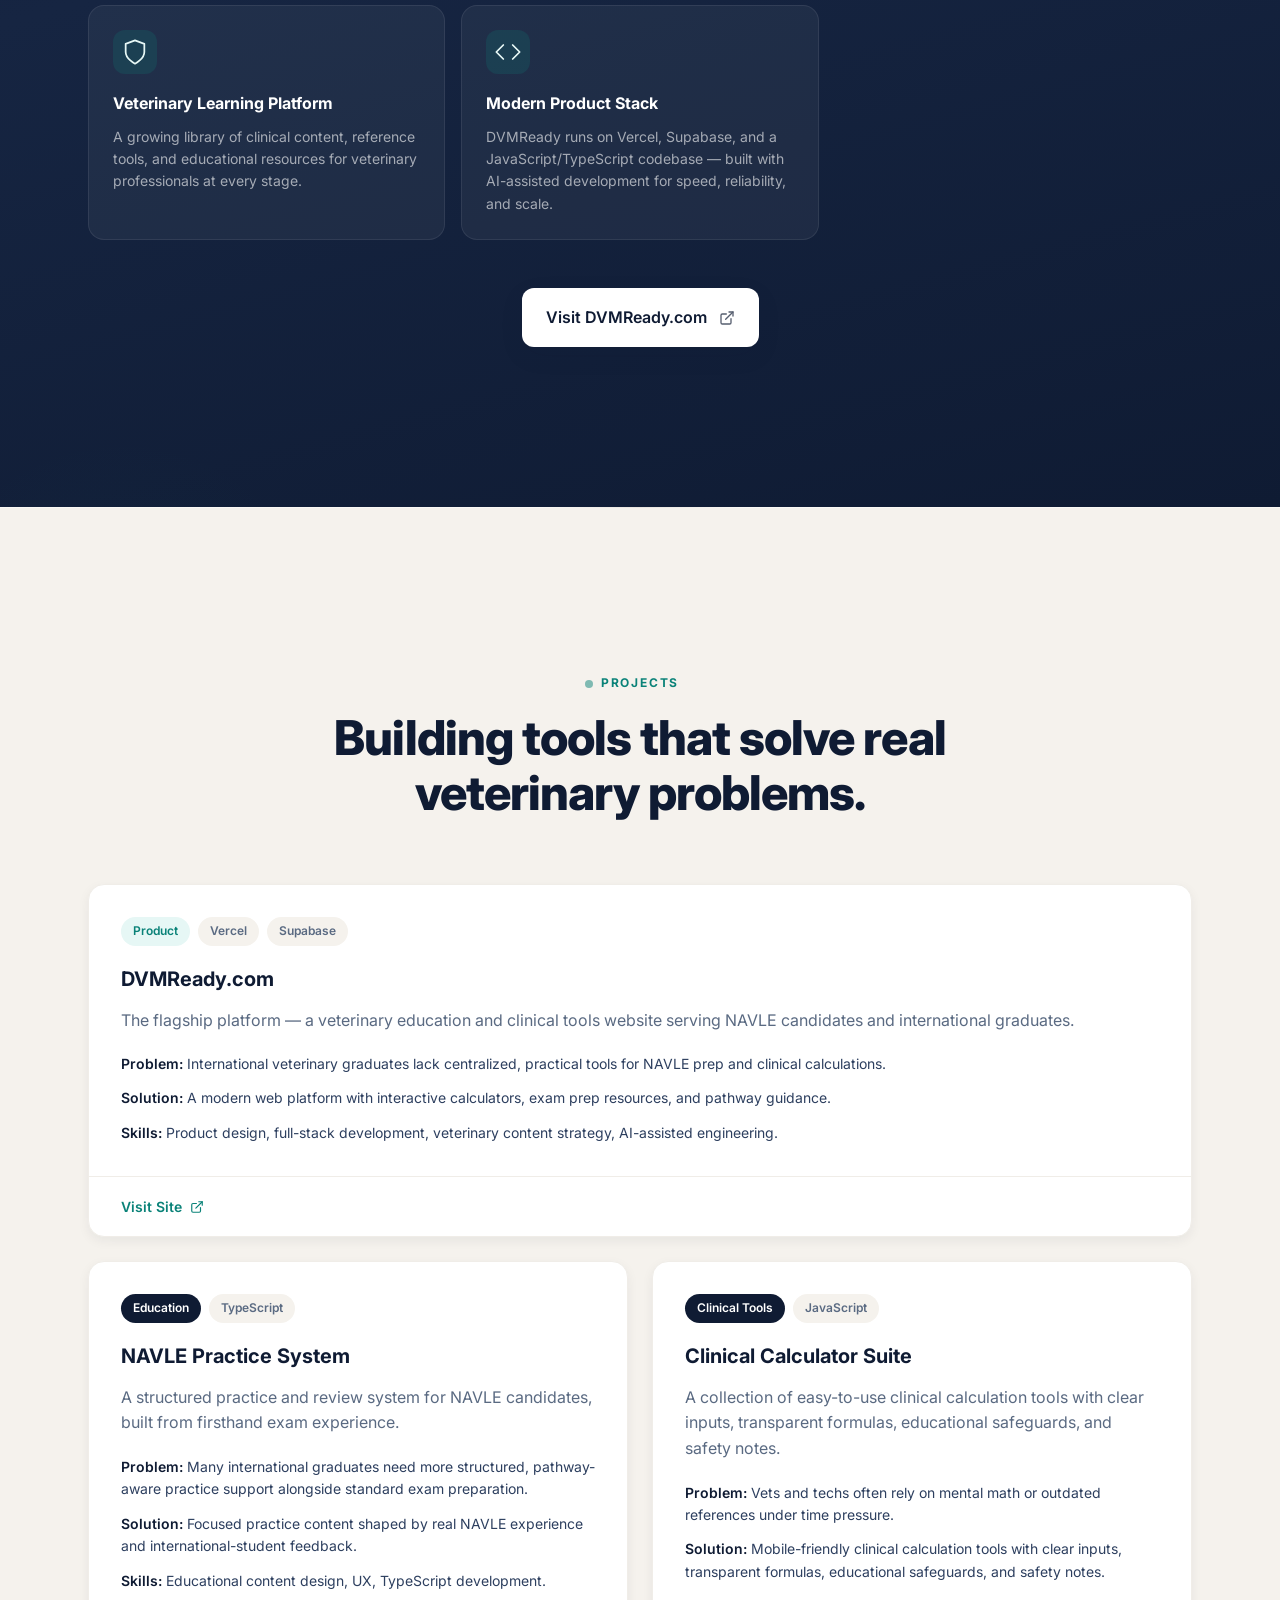
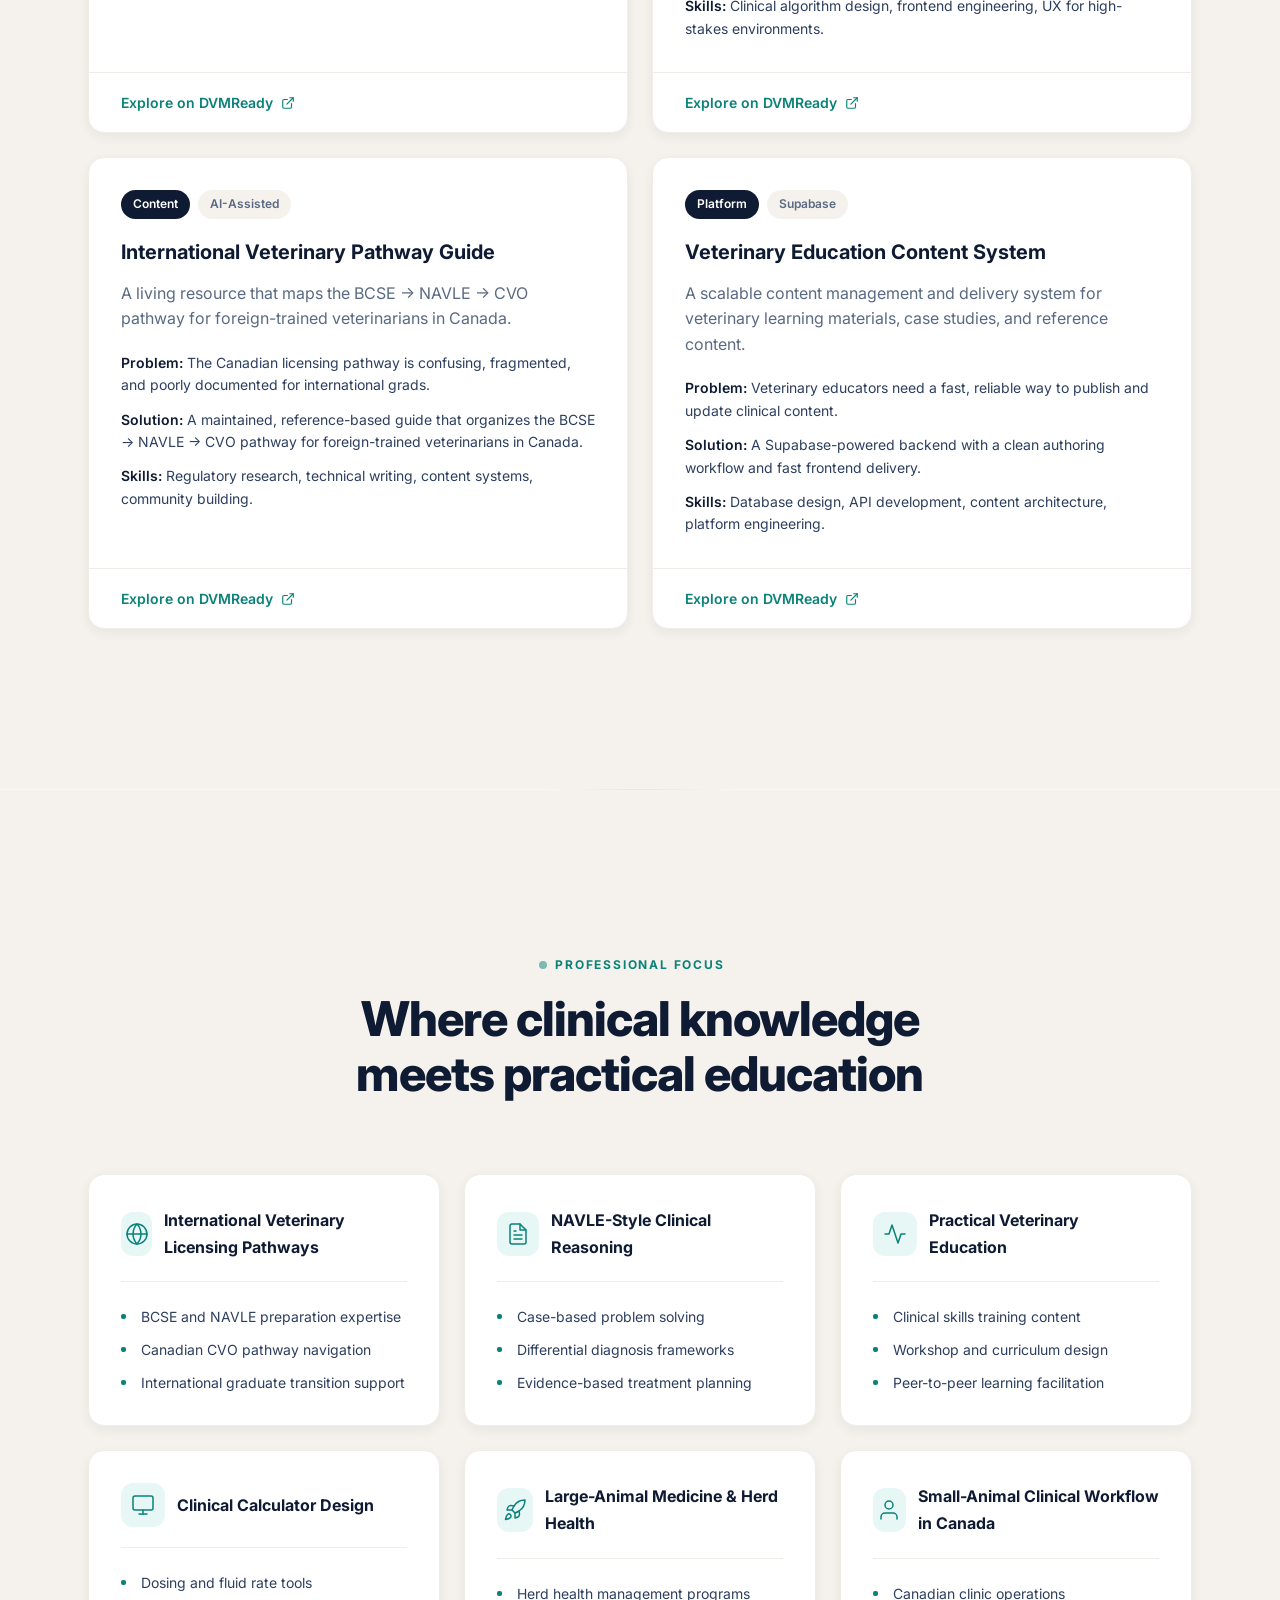
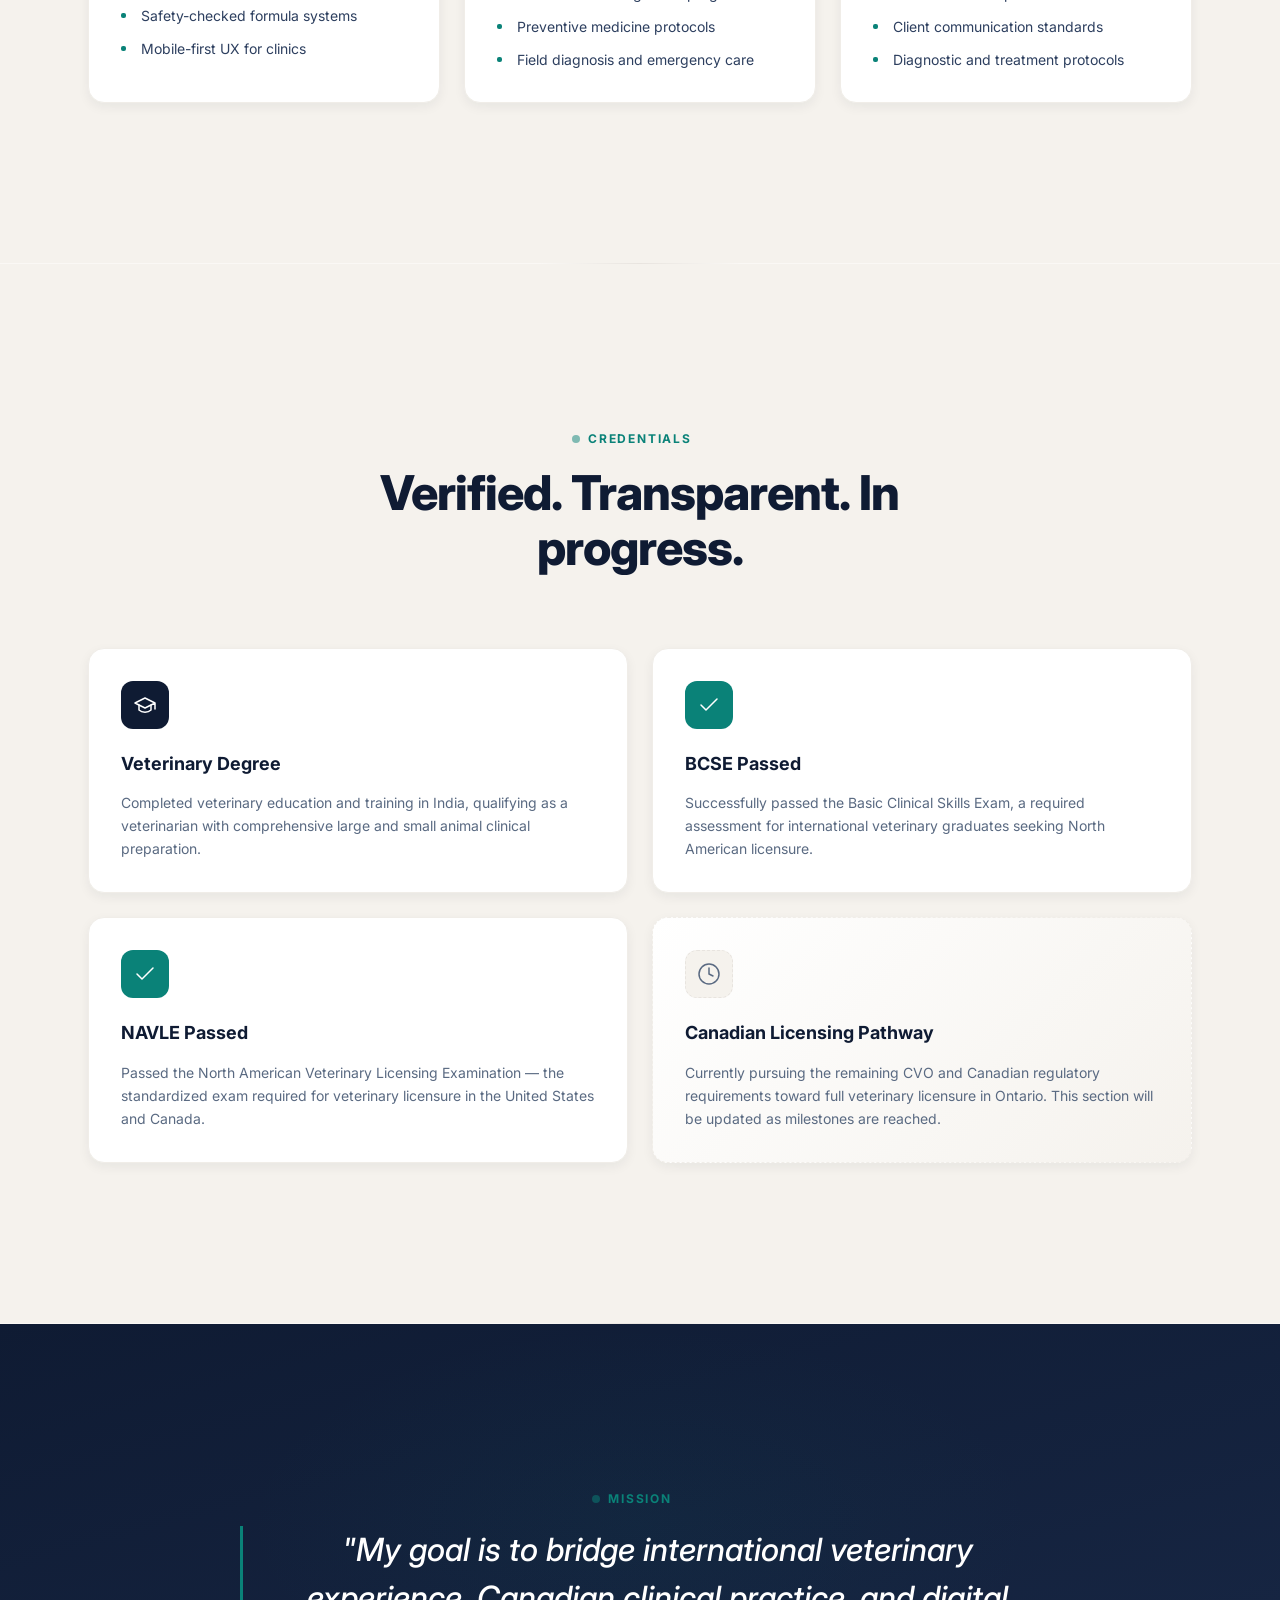
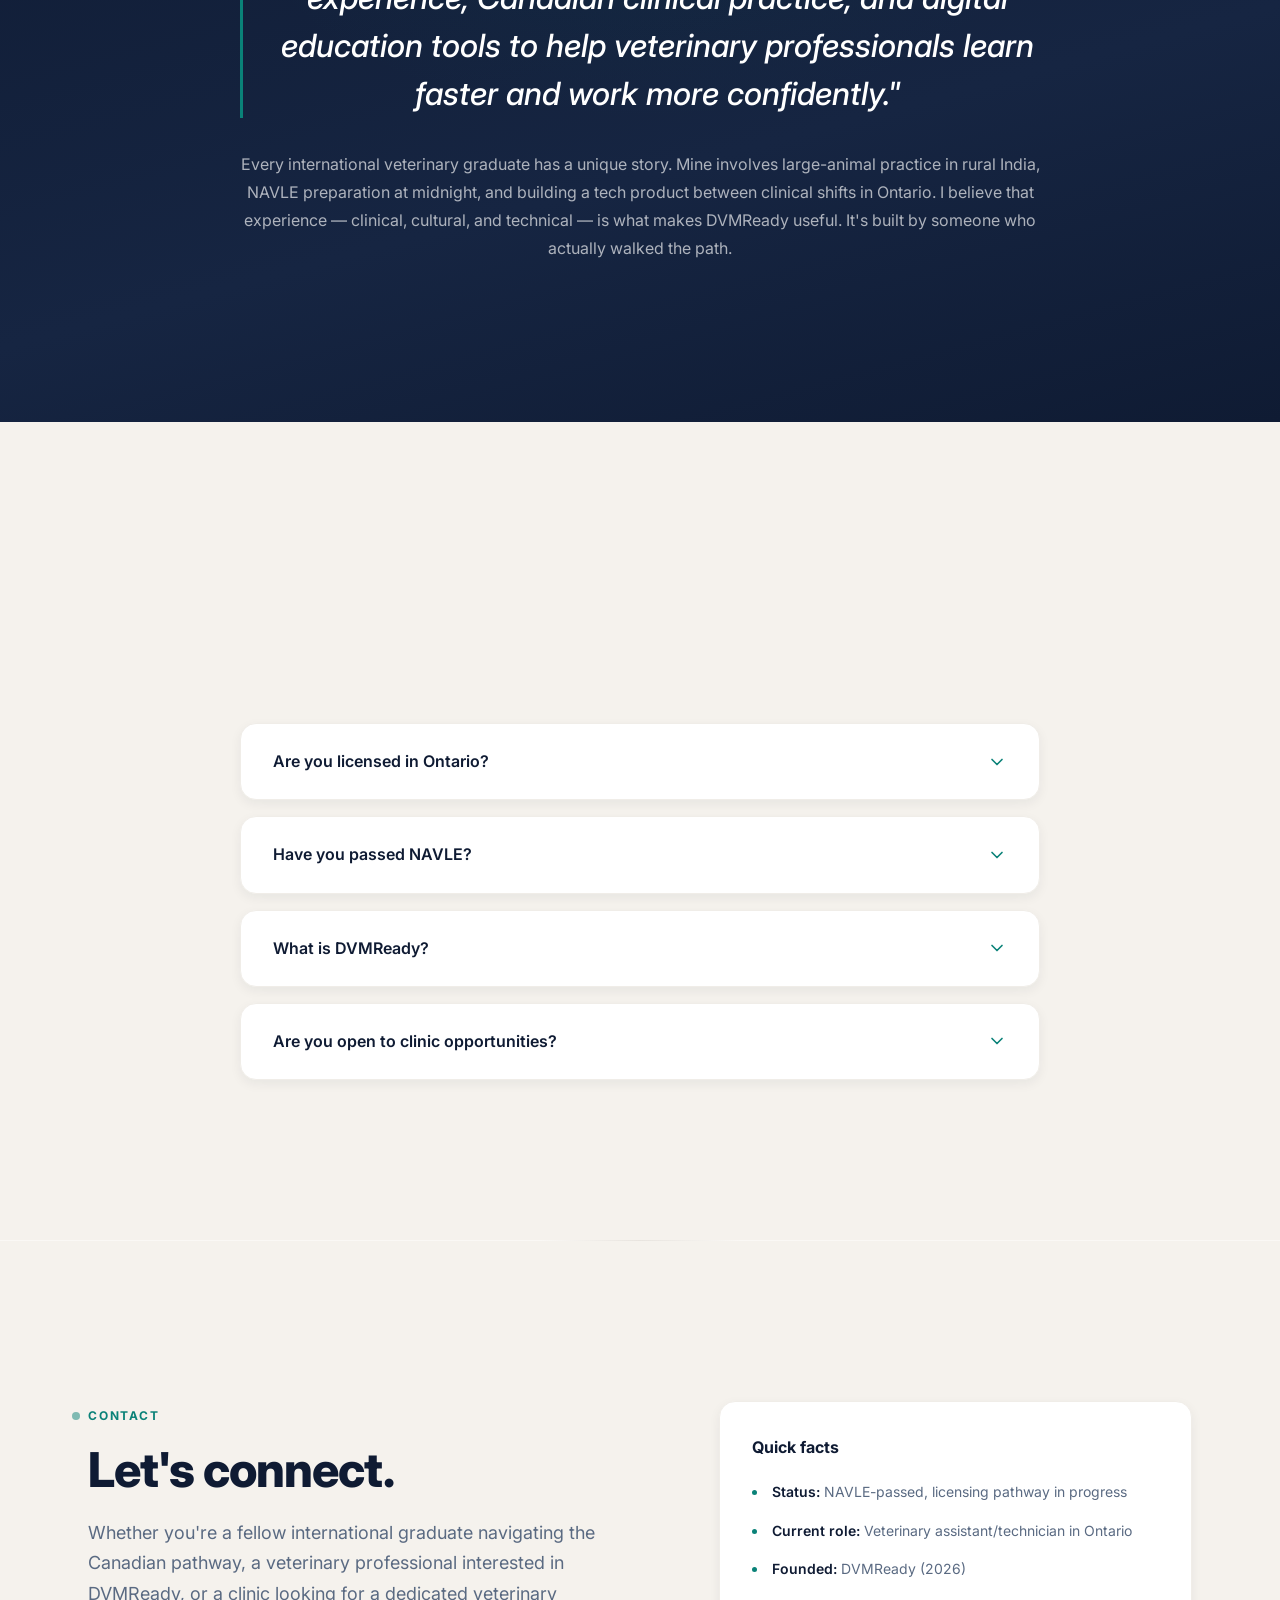
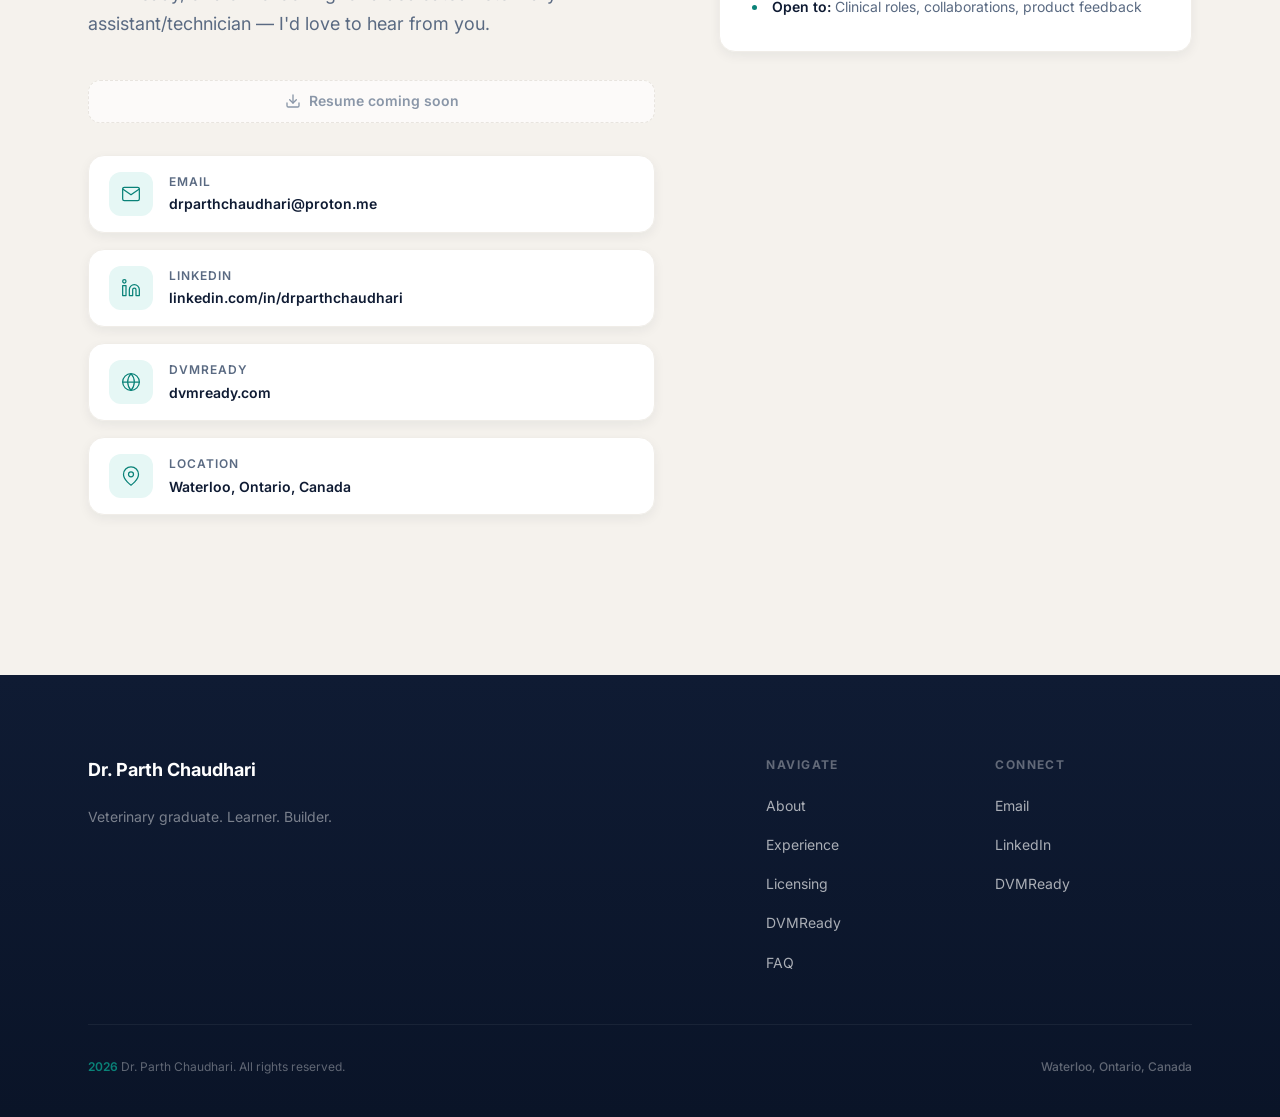
==== commit 381af597: "Update clinical experience: 8 years large and small animal practice" ====
--- a/index.html
+++ b/index.html
@@ -171,7 +171,7 @@
               <span class="text-accent">NAVLE-passed,</span> and founder of DVMReady.
             </h1>
             <p class="hero-subtitle">
-              Dr. Parth Chaudhari is a veterinarian trained in India with over 4 years of large-animal clinical experience. He currently works as a veterinary assistant/technician in Ontario while pursuing Canadian veterinary licensure and building practical veterinary education tools at <a href="https://dvmready.com" target="_blank" rel="noopener noreferrer">DVMReady</a>.
+              Dr. Parth Chaudhari is a veterinarian trained in India with 8 years of combined large and small animal clinical experience. He currently works as a veterinary assistant/technician in Ontario while pursuing Canadian veterinary licensure and building practical veterinary education tools at <a href="https://dvmready.com" target="_blank" rel="noopener noreferrer">DVMReady</a>.
             </p>
             <div class="hero-actions">
               <a href="#experience" class="btn btn--primary">
@@ -192,7 +192,7 @@
               <div class="hero-stat">
                 <svg aria-hidden="true" class="hero-stat-icon" width="24" height="24" viewBox="0 0 24 24" fill="none" stroke="currentColor" stroke-width="1.5" stroke-linecap="round" stroke-linejoin="round"><rect x="3" y="4" width="18" height="18" rx="2" ry="2"/><line x1="16" y1="2" x2="16" y2="6"/><line x1="8" y1="2" x2="8" y2="6"/><line x1="3" y1="10" x2="21" y2="10"/></svg>
                 <div class="hero-stat-body">
-                  <span class="hero-stat-number" data-count="4" data-suffix="+">4+</span>
+                  <span class="hero-stat-number" data-count="8" data-suffix="+">8+</span>
                   <span class="hero-stat-label">Years Clinical<br>Experience</span>
                 </div>
               </div>
@@ -258,7 +258,7 @@
             <div class="highlight-icon">
               <svg aria-hidden="true" width="22" height="22" viewBox="0 0 24 24" fill="none" stroke="currentColor" stroke-width="2" stroke-linecap="round" stroke-linejoin="round"><rect x="3" y="4" width="18" height="18" rx="2" ry="2"/><line x1="16" y1="2" x2="16" y2="6"/><line x1="8" y1="2" x2="8" y2="6"/><line x1="3" y1="10" x2="21" y2="10"/></svg>
             </div>
-            <span class="highlight-title">4+ Years Large-Animal Clinical Experience in India</span>
+            <span class="highlight-title">5+ Years Large-Animal Clinical Experience in India</span>
           </div>
           <div class="highlight-card tilt-card">
             <div class="highlight-icon">
@@ -295,12 +295,13 @@
         <div class="about-grid">
           <div class="about-text">
             <p class="lead">
-              I trained as a veterinarian in India and spent over four years in large-animal clinical practice —
-              diagnosing, treating, and managing herds in real-world conditions. That experience shaped how I think about
-              veterinary medicine: practical, patient-centered, and grounded in evidence.
+              I trained as a veterinarian in India and spent over five years in large-animal clinical practice —
+              diagnosing, treating, and managing herds in real-world conditions. Since 2023, I have been working as a
+              <strong>veterinary assistant/technician</strong> in small-animal practice in Canada. That combined 8 years of
+              experience shaped how I think about veterinary medicine: practical, patient-centered, and grounded in evidence.
             </p>
             <p>
-              Today, I live in Waterloo, Ontario, and work as a <strong>veterinary assistant/technician</strong> in Canada.
+              Today, I live in Waterloo, Ontario, and continue working as a veterinary assistant/technician in Canada.
               I've passed the BCSE and NAVLE, and I'm actively continuing the Canadian veterinary licensing pathway.
               Every day in Canadian practice adds new clinical perspective to the foundation I built in India.
             </p>
@@ -312,8 +313,12 @@
             </p>
             <div class="about-stats">
               <div class="stat">
-                <span class="stat-number">4+</span>
+                <span class="stat-number">5+</span>
                 <span class="stat-label">Years large-animal<br>experience in India</span>
+              </div>
+              <div class="stat">
+                <span class="stat-number">3+</span>
+                <span class="stat-label">Years small-animal<br>experience in Canada</span>
               </div>
               <div class="stat">
                 <span class="stat-number">BCSE</span>
@@ -372,7 +377,7 @@
             </div>
             <h3 class="experience-card-title">Veterinary Assistant / Technician</h3>
             <p class="experience-card-desc">
-              Supporting veterinary teams in Canadian clinical settings. Assisting with patient intake,
+              Supporting veterinary teams in Canadian small-animal clinical settings since 2023. Assisting with patient intake,
               diagnostic workups, treatment protocols, and client communication in a North American practice environment.
             </p>
             <ul class="experience-list">
@@ -389,12 +394,12 @@
               <div class="experience-badge experience-badge--in">IN</div>
               <div class="experience-meta">
                 <span class="experience-location">India</span>
-                <span class="experience-status">4+ Years</span>
+                <span class="experience-status">5+ Years</span>
               </div>
             </div>
             <h3 class="experience-card-title">Large-Animal Veterinary Experience — India</h3>
             <p class="experience-card-desc">
-              Over four years of hands-on large-animal veterinary practice in India. Managed herd health,
+              Over five years of hands-on large-animal veterinary practice in India. Managed herd health,
               performed clinical examinations, diagnosed disease, and administered treatments in field and clinic settings.
             </p>
             <ul class="experience-list">
